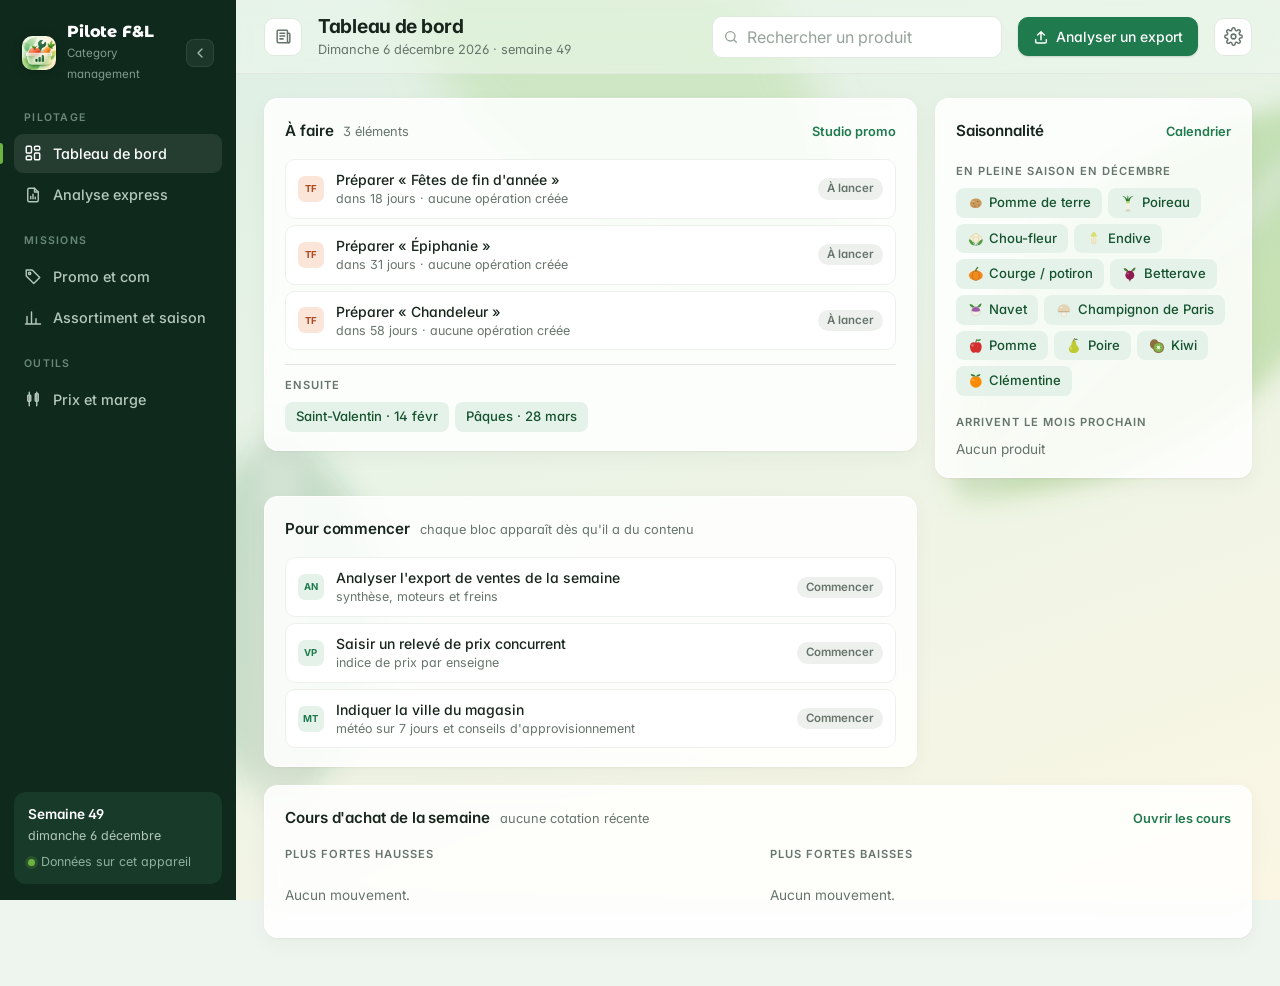
==== android/assets/index.html @ 456beba5 "Version 3.23 : illustrations produits, widget et notifications Android, saisons sur un écran - 37 de" ====
<!doctype html>
<html lang="fr">
<head>
<meta charset="utf-8">
<meta name="viewport" content="width=device-width,initial-scale=1,viewport-fit=cover">
<style>body{margin:0}[hidden]{display:none!important}img{max-width:100%}</style>
<title>Pilote Fruits & Légumes</title>
<link rel="icon" href="[data-uri]">
<link rel="preconnect" href="https://fonts.googleapis.com">
<link rel="stylesheet" href="https://fonts.googleapis.com/css2?family=Montserrat:wght@600;700;800&family=Inter:wght@400;500;600&display=swap">
<style>
/* Layout : application à barre latérale vert profond (navigation) + zone principale (barre du haut collante, pages en grille 12 colonnes). Sur téléphone, la barre latérale devient une barre d'onglets flottante en bas. Thème clair unique. */
:root {
  --bg: #f2f5f1;
  --surface: #ffffff;
  --surface-2: #f7f9f6;
  --line: #e1e8e0;
  --line-2: #edf1ec;
  --text: #17251c;
  --ink: #14532d;
  --muted: #66756b;
  --faint: #95a39a;
  --leaf: #1f7a4d;
  --leaf-2: #196a42;
  --leaf-soft: #e5f2ea;
  --sprout: #6db33f;
  --sprout-soft: #eef7e5;
  --import: #edf0ec;
  --good: #1f7a4d;
  --warn: #b7791f;
  --warn-soft: #fcf2db;
  --bad: #e07a4d;
  --bad-ink: #ad4a1f;
  --bad-soft: #fbe5d9;
  --side: #0f2a1d;
  --side-2: #173a29;
  --side-text: #b3c8ba;
  --radius: 14px;
  --radius-sm: 10px;
  --shadow: 0 1px 2px rgba(16, 41, 29, 0.05), 0 6px 20px rgba(16, 41, 29, 0.04);
  --font-display: "Montserrat", "Segoe UI", system-ui, sans-serif;
  --font-body: "Inter", "Segoe UI", system-ui, sans-serif;
  --font-data: "Inter", "Segoe UI", system-ui, sans-serif;
  color-scheme: light;
}
* { box-sizing: border-box; }
html { background: #ddeee3; }
/* Fond d'origine : dégradé menthe → crème et grandes feuilles floues fixes */
body {
  color: var(--text); font-family: var(--font-body); font-size: 14px; line-height: 1.5; -webkit-font-smoothing: antialiased; font-feature-settings: "cv11", "ss01";
  min-height: 100vh;
  background-color: #eef5ee;
  background-image:
    url("data:image/svg+xml,%3Csvg xmlns='http://www.w3.org/2000/svg' viewBox='0 0 600 600'%3E%3Cdefs%3E%3Cfilter id='b' x='-20%25' y='-20%25' width='140%25' height='140%25'%3E%3CfeGaussianBlur stdDeviation='14'/%3E%3C/filter%3E%3C/defs%3E%3Cg filter='url(%23b)'%3E%3Cpath d='M70 530C40 290 210 100 540 60C560 330 370 520 70 530Z' fill='%236DB33F' fill-opacity='0.30'/%3E%3Cpath d='M90 510L520 80' stroke='%23ffffff' stroke-opacity='0.55' stroke-width='7' fill='none'/%3E%3C/g%3E%3C/svg%3E"),
    url("data:image/svg+xml,%3Csvg xmlns='http://www.w3.org/2000/svg' viewBox='0 0 600 600'%3E%3Cdefs%3E%3Cfilter id='b' x='-20%25' y='-20%25' width='140%25' height='140%25'%3E%3CfeGaussianBlur stdDeviation='18'/%3E%3C/filter%3E%3C/defs%3E%3Cg filter='url(%23b)'%3E%3Cpath d='M300 40C470 150 520 380 300 560C80 380 130 150 300 40Z' fill='%231F7A4D' fill-opacity='0.18'/%3E%3Cpath d='M300 70V540' stroke='%23ffffff' stroke-opacity='0.5' stroke-width='7' fill='none'/%3E%3C/g%3E%3C/svg%3E"),
    url("data:image/svg+xml,%3Csvg xmlns='http://www.w3.org/2000/svg' viewBox='0 0 600 600'%3E%3Cdefs%3E%3Cfilter id='b' x='-20%25' y='-20%25' width='140%25' height='140%25'%3E%3CfeGaussianBlur stdDeviation='22'/%3E%3C/filter%3E%3C/defs%3E%3Cg filter='url(%23b)'%3E%3Cpath d='M60 80C330 60 540 240 540 540C260 540 70 360 60 80Z' fill='%23A8D58A' fill-opacity='0.35'/%3E%3C/g%3E%3C/svg%3E"),
    linear-gradient(160deg, #ddeee3 0%, #e9f3e6 45%, #fbf6e4 100%);
  background-repeat: no-repeat;
  background-size: 520px 520px, 440px 440px, 600px 600px, 100% 100%;
  background-position: right -140px top 40px, left 60px bottom 60px, left 45% top -260px, 0 0;
  background-attachment: fixed;
}
body::before { content: ""; position: fixed; inset: 0 0 auto; height: env(safe-area-inset-top, 0px); z-index: 10; background: #ddeee3; }

/* ---------- Coquille ---------- */
.app { display: grid; grid-template-columns: 236px minmax(0, 1fr); min-height: 100vh; }
.side {
  position: sticky; top: 0; height: 100vh; z-index: 6;
  background: var(--side); color: var(--side-text);
  display: flex; flex-direction: column; gap: 4px;
  padding: 20px 14px 16px max(14px, env(safe-area-inset-left, 0px));
}
.logo { display: flex; align-items: center; gap: 11px; padding: 2px 8px 22px; }
.logo-mark {
  width: 34px; height: 34px; border-radius: 10px; flex: none;
  background: #eef5ee url("[data-uri]") center / cover no-repeat;
  box-shadow: 0 2px 8px rgba(0, 0, 0, 0.25);
}
.logo-text b { display: block; color: #ffffff; font-family: var(--font-display); font-weight: 800; font-size: 1rem; letter-spacing: -0.01em; line-height: 1.2; }
.logo-text small { color: #7f9c8b; font-size: 0.72rem; }
.side-label { font-size: 0.66rem; text-transform: uppercase; letter-spacing: 0.12em; color: #6a8877; padding: 6px 10px; font-weight: 600; }
nav.tabs { display: flex; flex-direction: column; gap: 2px; }
nav.tabs a {
  display: flex; align-items: center; gap: 11px; position: relative;
  padding: 9px 10px; border-radius: 9px; text-decoration: none;
  color: var(--side-text); font-weight: 500; font-size: 0.9rem;
}
nav.tabs a:hover { background: rgba(255, 255, 255, 0.05); color: #ffffff; }
nav.tabs a[aria-current="page"] { background: rgba(255, 255, 255, 0.09); color: #ffffff; }
nav.tabs a[aria-current="page"]::before { content: ""; position: absolute; left: -14px; top: 9px; bottom: 9px; width: 3px; border-radius: 0 3px 3px 0; background: var(--sprout); }
nav.tabs svg { width: 18px; height: 18px; flex: none; }
nav.tabs a:focus-visible { outline: 2px solid var(--sprout); outline-offset: 1px; }
.side-foot { margin-top: auto; display: grid; gap: 2px; padding: 12px 14px; border-radius: 12px; background: var(--side-2); font-size: 0.78rem; }
.side-foot b { color: #ffffff; font-weight: 600; font-size: 0.85rem; }
.side-foot .mode { display: flex; align-items: center; gap: 6px; margin-top: 6px; color: #8fb09d; }
.side-foot .mode::before { content: ""; width: 7px; height: 7px; border-radius: 50%; background: var(--sprout); box-shadow: 0 0 0 3px rgba(109, 179, 63, 0.2); }

.main { min-width: 0; display: flex; flex-direction: column; }
.topbar {
  position: sticky; top: env(safe-area-inset-top, 0px); z-index: 5;
  display: flex; align-items: center; gap: 16px;
  padding-block: 14px; padding-left: 28px; padding-right: max(28px, env(safe-area-inset-right, 0px));
  background: rgba(238, 246, 238, 0.62); -webkit-backdrop-filter: blur(14px) saturate(140%); backdrop-filter: blur(14px) saturate(140%);
  border-bottom: 1px solid var(--line);
}
.topbar .logo-mark { display: none; width: 32px; height: 32px; border-radius: 9px; box-shadow: 0 2px 6px rgba(20, 83, 45, 0.18); }
.tb-title { flex: 1; min-width: 0; }
.tb-title h1 { margin: 0; font-size: 1.2rem; font-weight: 700; letter-spacing: -0.015em; color: var(--text); line-height: 1.25; }
.tb-title span { color: var(--muted); font-size: 0.8rem; }
.tb-search { display: flex; align-items: center; gap: 8px; background: var(--surface); border: 1px solid var(--line); border-radius: var(--radius-sm); padding: 0 10px; width: 290px; max-width: 36vw; }
.tb-search:focus-within { border-color: var(--leaf); box-shadow: 0 0 0 3px rgba(31, 122, 77, 0.14); }
.tb-search svg { width: 16px; height: 16px; color: var(--faint); flex: none; }
.tb-search input { border: 0; box-shadow: none; padding: 8px 0; width: 100%; background: transparent; }
.tb-search input:focus-visible { outline: none; }
.page { display: flex; flex-direction: column; gap: 18px; padding-block: 24px 48px; padding-left: 28px; padding-right: max(28px, env(safe-area-inset-right, 0px)); max-width: 1480px; width: 100%; }

@media (max-width: 900px) {
  .app { grid-template-columns: 1fr; }
  .side {
    position: fixed; top: auto; height: auto; z-index: 20; padding: 6px;
    left: max(10px, env(safe-area-inset-left, 0px)); right: max(10px, env(safe-area-inset-right, 0px));
    bottom: calc(10px + env(safe-area-inset-bottom, 0px));
    border-radius: 18px; box-shadow: 0 12px 32px rgba(10, 30, 20, 0.32);
  }
  .logo, .side-label, .side-foot { display: none; }
  nav.tabs { flex-direction: row; }
  nav.tabs a { flex: 1; flex-direction: column; gap: 3px; padding: 7px 2px; font-size: 0.64rem; justify-content: center; text-align: center; }
  nav.tabs a[aria-current="page"]::before { display: none; }
  nav.tabs a[aria-current="page"] { background: rgba(255, 255, 255, 0.13); }
  .topbar { flex-wrap: wrap; gap: 10px 12px; padding-left: max(16px, env(safe-area-inset-left, 0px)); padding-right: max(16px, env(safe-area-inset-right, 0px)); padding-block: 10px; }
  .topbar .logo-mark { display: block; }
  .tb-search { order: 3; width: 100%; max-width: none; }
  .tb-cta .lbl { display: none; }
  .tb-cta { padding: 8px 10px; }
  .page { padding-block: 16px 120px; padding-left: max(16px, env(safe-area-inset-left, 0px)); padding-right: max(16px, env(safe-area-inset-right, 0px)); gap: 14px; }
}

/* ---------- Grilles et cartes ---------- */
.dash { display: grid; grid-template-columns: repeat(12, minmax(0, 1fr)); grid-auto-flow: row dense; gap: 18px; align-items: start; }
.span-8 { grid-column: span 8; } .span-4 { grid-column: span 4; } .span-6 { grid-column: span 6; } .span-12 { grid-column: 1 / -1; }
@media (max-width: 1180px) { .span-8, .span-4, .span-6 { grid-column: 1 / -1; } }
.panel { background: var(--surface); border: 1px solid var(--line); border-radius: var(--radius); padding: 18px 20px; box-shadow: var(--shadow); min-width: 0; }
.panel h3 { margin: 0; font-size: 0.95rem; font-weight: 600; color: var(--text); letter-spacing: -0.005em; }
.ph { display: flex; align-items: center; gap: 6px 10px; margin-bottom: 14px; flex-wrap: wrap; min-height: 28px; }
.ph .note { font-size: 0.8rem; }
.ph .push { margin-left: auto; }
.sub-h { font-size: 0.7rem; text-transform: uppercase; letter-spacing: 0.09em; color: var(--muted); font-weight: 600; margin: 18px 0 8px; }
.sub-h:first-child { margin-top: 0; }
.eyebrow { text-transform: uppercase; letter-spacing: 0.08em; font-size: 0.7rem; font-weight: 600; color: var(--muted); }
.num { font-variant-numeric: tabular-nums; }
.note { font-size: 0.85rem; color: var(--muted); }
.toolbar { display: flex; justify-content: space-between; align-items: center; gap: 12px; flex-wrap: wrap; }
.controls { display: flex; gap: 10px; flex-wrap: wrap; align-items: center; }
.row-between { display: flex; justify-content: space-between; align-items: center; gap: 10px; flex-wrap: wrap; margin-bottom: 14px; }
.row-between h3 { margin: 0; }

/* ---------- Indicateurs ---------- */
.kpis { display: grid; grid-template-columns: repeat(auto-fit, minmax(210px, 1fr)); gap: 14px; }
.kpi { position: relative; overflow: hidden; background: var(--surface); border: 1px solid var(--line); border-radius: var(--radius); padding: 16px 18px; display: grid; gap: 3px; align-content: start; box-shadow: var(--shadow); }
.kpi .eyebrow { text-transform: none; letter-spacing: 0; font-size: 0.8rem; font-weight: 500; color: var(--muted); }
.kpi .v { font-size: 1.7rem; font-weight: 700; letter-spacing: -0.025em; color: var(--text); font-variant-numeric: tabular-nums; line-height: 1.2; }
.kpi .s { font-size: 0.78rem; color: var(--muted); }
.kpi.good .v { color: var(--good); }
.kpi.bad .v { color: var(--bad-ink); }
.kpi.warn .v { color: var(--warn); }
.kpi .spark { position: absolute; right: 16px; top: 18px; }
.kpi .delta { font-size: 0.76rem; font-weight: 600; justify-self: start; padding: 1px 7px; border-radius: 6px; margin-top: 2px; }
.delta.up { color: var(--bad-ink); background: var(--bad-soft); }
.delta.down { color: var(--good); background: var(--leaf-soft); }

/* ---------- Contrôles ---------- */
button {
  font: inherit; font-weight: 500; cursor: pointer; display: inline-flex; align-items: center; justify-content: center; gap: 7px;
  border-radius: var(--radius-sm); padding: 8px 14px; border: 1px solid var(--line); background: var(--surface); color: var(--text);
  transition: background 0.12s ease, border-color 0.12s ease, box-shadow 0.12s ease;
}
button:hover { background: var(--surface-2); border-color: #cdd7cc; }
button svg { width: 16px; height: 16px; flex: none; }
button.primary { background: var(--leaf); border-color: var(--leaf); color: #ffffff; box-shadow: 0 1px 2px rgba(16, 41, 29, 0.18); }
button.primary:hover { background: var(--leaf-2); border-color: var(--leaf-2); }
button.ghost { background: transparent; border-color: transparent; color: var(--muted); }
button.ghost:hover { background: var(--surface-2); color: var(--text); }
button.link { all: unset; cursor: pointer; color: var(--leaf); font-weight: 600; font-size: 0.8rem; margin-left: auto; border-radius: 6px; }
button.link:hover { text-decoration: underline; text-underline-offset: 3px; }
button:disabled { opacity: 0.5; cursor: not-allowed; }
.icon-btn { padding: 4px 8px; font-size: 0.8rem; }
input, select, textarea { font: inherit; color: var(--text); background: var(--surface); border: 1px solid var(--line); border-radius: var(--radius-sm); padding: 8px 11px; min-width: 0; }
input:hover, select:hover, textarea:hover { border-color: #cdd7cc; }
input::placeholder, textarea::placeholder { color: var(--faint); }
:focus-visible { outline: 2px solid rgba(31, 122, 77, 0.5); outline-offset: 1px; }
input:focus-visible, select:focus-visible, textarea:focus-visible { outline: none; border-color: var(--leaf); box-shadow: 0 0 0 3px rgba(31, 122, 77, 0.14); }
textarea { width: 100%; min-height: 110px; font-size: 0.82rem; }
.seg { display: inline-flex; background: var(--surface-2); border: 1px solid var(--line); border-radius: var(--radius-sm); padding: 3px; gap: 2px; }
.seg button { border: 0; background: transparent; padding: 5px 12px; border-radius: 7px; color: var(--muted); font-size: 0.84rem; box-shadow: none; }
.seg button:hover { color: var(--text); background: transparent; }
.seg button[aria-pressed="true"] { background: var(--surface); color: var(--text); box-shadow: 0 1px 2px rgba(16, 41, 29, 0.14), 0 0 0 1px var(--line); }
.input-suffix { display: inline-flex; align-items: center; border: 1px solid var(--line); border-radius: var(--radius-sm); background: var(--surface); padding-right: 10px; }
.input-suffix input { border: 0; box-shadow: none; width: 64px; }
.input-suffix span { color: var(--muted); font-size: 0.85rem; }
.input-suffix:focus-within { border-color: var(--leaf); box-shadow: 0 0 0 3px rgba(31, 122, 77, 0.14); }
.input-suffix input:focus-visible { box-shadow: none; }
.field { display: grid; gap: 5px; }
.field label { font-size: 0.8rem; font-weight: 600; color: var(--text); }
.field .hint { font-size: 0.76rem; color: var(--muted); }
.form-stack { display: grid; gap: 14px; }
.grid2 { display: grid; grid-template-columns: 1fr 1fr; gap: 12px; }

/* ---------- Pastilles, étiquettes ---------- */
.chips { display: flex; flex-wrap: wrap; gap: 6px; }
.chip { font-size: 0.82rem; font-weight: 500; padding: 4px 10px; border-radius: 8px; background: var(--leaf-soft); color: var(--ink); border: 1px solid transparent; }
.chip.soft { background: var(--sprout-soft); color: #3d6d19; }
.chip.out { background: var(--bad-soft); color: var(--bad-ink); }
button.chip { gap: 5px; box-shadow: none; }
button.chip:hover { border-color: rgba(31, 122, 77, 0.28); background: var(--leaf-soft); }
button.chip.soft:hover { background: var(--sprout-soft); }
button.chip.out:hover { background: var(--bad-soft); border-color: rgba(173, 74, 31, 0.25); }
.status { display: inline-flex; align-items: center; gap: 6px; font-size: 0.74rem; font-weight: 600; padding: 2px 9px 2px 8px; border-radius: 999px; white-space: nowrap; }
.status::before { content: ""; width: 6px; height: 6px; border-radius: 50%; background: currentColor; }
.status.ok { background: var(--leaf-soft); color: var(--good); }
.status.warn { background: var(--warn-soft); color: #8a5a0f; }
.status.bad { background: var(--bad-soft); color: var(--bad-ink); }
.tag { font-size: 0.68rem; font-weight: 600; padding: 1px 7px; border-radius: 5px; background: var(--import); color: var(--muted); margin-left: 8px; text-transform: uppercase; letter-spacing: 0.04em; }
.banner { padding: 10px 14px; border-radius: var(--radius-sm); background: var(--warn-soft); color: #6d4a0c; font-size: 0.86rem; border: 1px solid rgba(183, 121, 31, 0.2); }
.empty { padding: 28px 12px; text-align: center; color: var(--muted); }
.legend { display: flex; gap: 14px; flex-wrap: wrap; font-size: 0.8rem; color: var(--muted); }
.legend i { display: inline-block; width: 12px; height: 12px; border-radius: 3px; vertical-align: -1px; margin-right: 6px; }

/* ---------- Icônes produit ---------- */
.pico { display: inline-grid; place-items: center; width: 32px; height: 32px; border-radius: 9px; background: var(--surface-2); border: 1px solid var(--line); font-size: 17px; line-height: 1; flex: none; }
.pico.txt { font-weight: 700; font-size: 0.7rem; color: var(--leaf); background: var(--leaf-soft); border-color: transparent; letter-spacing: 0.02em; }
.pico.txt.fruit { color: var(--bad-ink); background: var(--bad-soft); }
.pico.sm { width: 26px; height: 26px; border-radius: 7px; font-size: 14px; }
.pico.sm.txt { font-size: 0.6rem; }
.pico.lg { width: 56px; height: 56px; border-radius: 14px; font-size: 30px; }
.pico.lg.txt { font-size: 1rem; }
.pico .pi { width: 84%; height: 84%; display: block; }
.chip .ci, .mk-hit .ci { width: 1.35em; height: 1.35em; vertical-align: -0.35em; flex: none; }
.prod-btn { all: unset; cursor: pointer; display: inline-flex; align-items: center; gap: 10px; font-weight: 600; color: var(--text); border-radius: 8px; }
.prod-btn:hover { color: var(--leaf); }
.prod-btn:focus-visible { outline: 2px solid rgba(31, 122, 77, 0.5); }

/* ---------- Tableaux ---------- */
.scroll { overflow-x: auto; }
table { border-collapse: collapse; width: 100%; }
table.data { font-size: 0.86rem; }
table.data th { text-align: left; font-size: 0.7rem; text-transform: uppercase; letter-spacing: 0.06em; color: var(--muted); font-weight: 600; padding: 9px 12px; background: var(--surface-2); border-bottom: 1px solid var(--line); white-space: nowrap; }
table.data th:first-child { border-radius: 8px 0 0 0; }
table.data th:last-child { border-radius: 0 8px 0 0; }
table.data td { padding: 9px 12px; border-bottom: 1px solid var(--line-2); vertical-align: middle; }
table.data tbody tr:last-child td { border-bottom: 0; }
table.data tbody tr:hover td { background: #fafcf9; }
table.data td.r, table.data th.r { text-align: right; }
.rate-bar { display: inline-block; height: 6px; border-radius: 3px; vertical-align: middle; margin-right: 10px; }
table.season { min-width: 780px; }
table.season th, table.season td { padding: 0; }
table.season thead th { font-size: 0.7rem; font-weight: 600; color: var(--muted); text-transform: uppercase; letter-spacing: 0.05em; padding: 6px 2px 8px; text-align: center; }
table.season thead th.now { color: var(--leaf); }
table.season tbody th { text-align: left; font-weight: 500; padding: 4px 14px 4px 0; white-space: nowrap; }
table.season tbody tr:hover th .prod-btn { color: var(--leaf); }
table.season td { padding: 2px; }
table.season td div { height: 22px; border-radius: 5px; }
td.now div { box-shadow: 0 0 0 2px var(--surface), 0 0 0 3.5px var(--leaf); }
.m2 { background: var(--leaf); }
.m1 { background: #a9d48b; }
.m0 { background: var(--import); }
table.season td.origin { font-size: 0.78rem; color: var(--muted); padding-left: 14px; white-space: nowrap; }

/* ---------- Barres ---------- */
.bars { display: grid; gap: 9px; }
.bar-row { display: grid; grid-template-columns: 120px 1fr 64px; gap: 10px; align-items: center; font-size: 0.84rem; }
.bar-row > span:first-child { white-space: nowrap; overflow: hidden; text-overflow: ellipsis; }
.bar-row .track { height: 8px; background: var(--line-2); border-radius: 4px; overflow: hidden; }
.bar-row .fill { height: 100%; background: var(--leaf); border-radius: 4px; }
.bar-row .num { text-align: right; font-weight: 600; }
.waterfall { display: grid; gap: 10px; }
.wf-row { display: grid; grid-template-columns: 150px 1fr 90px; gap: 12px; align-items: center; font-size: 0.86rem; }
.wf-track { height: 22px; background: var(--surface-2); border-radius: 6px; position: relative; overflow: hidden; border: 1px solid var(--line-2); }
.wf-bar { position: absolute; top: 0; bottom: 0; border-radius: 5px; }
.wf-row .num { text-align: right; font-weight: 600; }
@media (max-width: 520px) { .wf-row { grid-template-columns: 104px 1fr 72px; font-size: 0.8rem; } .bar-row { grid-template-columns: 96px 1fr 56px; } }

/* ---------- Listes ---------- */
.list { display: grid; gap: 6px; }
.list-row {
  display: flex; align-items: center; gap: 12px; width: 100%; text-align: left; box-shadow: none;
  padding: 9px 12px; border-radius: var(--radius-sm); border: 1px solid var(--line-2); background: var(--surface); color: var(--text); font-weight: 500;
}
.list-row:hover { background: var(--surface-2); border-color: var(--line); }
.list-row .grow { flex: 1; min-width: 0; display: grid; }
.list-row .grow small { color: var(--muted); font-weight: 400; font-size: 0.78rem; }
.movers { display: grid; grid-template-columns: 1fr 1fr; gap: 6px 24px; }
@media (max-width: 640px) { .movers { grid-template-columns: 1fr; } }
.mv-col { display: grid; align-content: start; }
.mv-row { all: unset; cursor: pointer; display: flex; align-items: center; gap: 10px; padding: 8px 4px; border-bottom: 1px solid var(--line-2); }
.mv-row:last-child { border-bottom: 0; }
.mv-row:hover .mv-n { color: var(--leaf); }
.mv-row:focus-visible { outline: 2px solid rgba(31, 122, 77, 0.5); border-radius: 6px; }
.mv-n { flex: 1; min-width: 0; font-weight: 600; white-space: nowrap; overflow: hidden; text-overflow: ellipsis; }
.mv-p { font-variant-numeric: tabular-nums; color: var(--muted); font-size: 0.84rem; }
.chg { font-variant-numeric: tabular-nums; font-weight: 600; font-size: 0.78rem; padding: 2px 7px; border-radius: 6px; min-width: 62px; text-align: right; }
.chg.up { background: #e2f4e9; color: #177548; }
.chg.dn { background: var(--bad-soft); color: var(--bad-ink); }

/* ---------- Saisonnalité ---------- */
.now-grid { display: grid; grid-template-columns: repeat(auto-fit, minmax(260px, 1fr)); gap: 14px; }
.now-grid .panel h3 { margin: 4px 0 12px; }

/* ---------- Marge ---------- */
.marge-grid { display: grid; grid-template-columns: minmax(0, 340px) minmax(0, 1fr); gap: 18px; align-items: start; }
@media (max-width: 860px) { .marge-grid { grid-template-columns: 1fr; } }

/* ---------- Météo ---------- */
.wx-stack { display: grid; gap: 12px; }
.wx-form { display: flex; gap: 8px; flex-wrap: wrap; }
.wx-form input { flex: 1 1 140px; }
.wx-days { display: grid; grid-template-columns: repeat(7, minmax(0, 1fr)); gap: 4px; }
.wx-day { display: grid; justify-items: center; gap: 1px; padding: 8px 0; border-radius: 10px; background: var(--surface-2); font-size: 0.7rem; color: var(--muted); }
.wx-day .ico { font-size: 18px; line-height: 1.3; }
.wx-day b { color: var(--text); font-size: 0.84rem; font-weight: 600; }
.advice { border-radius: var(--radius-sm); padding: 12px 14px; background: var(--leaf-soft); display: grid; gap: 8px; }
.advice.hot { background: var(--bad-soft); }
.advice.cold { background: #e7f0f8; }
.advice.rain { background: #eaeff3; }
.advice h4 { margin: 0; font-size: 0.9rem; font-weight: 600; color: var(--text); }
.advice p { margin: 0; font-size: 0.84rem; color: #3d4b42; }
.advice .chip { background: rgba(255, 255, 255, 0.75); }

/* ---------- Fenêtres : fiche produit et panneau de saisie ---------- */
.overlay {
  position: fixed; inset: 0; z-index: 40; display: flex; align-items: center; justify-content: center;
  background: rgba(15, 42, 29, 0.32); -webkit-backdrop-filter: blur(2px); backdrop-filter: blur(2px);
  padding: max(16px, env(safe-area-inset-top, 0px)) max(16px, env(safe-area-inset-right, 0px)) max(16px, env(safe-area-inset-bottom, 0px)) max(16px, env(safe-area-inset-left, 0px));
}
.overlay.right { justify-content: flex-end; align-items: stretch; padding: 0; }
body.modal-open { overflow: hidden; }
.sheet { width: min(760px, 100%); max-height: 100%; overflow: auto; display: grid; gap: 20px; padding: 24px; background: var(--surface); border-radius: 18px; box-shadow: 0 30px 80px rgba(15, 42, 29, 0.3); }
.sheet-head { display: flex; gap: 14px; align-items: center; padding-bottom: 16px; border-bottom: 1px solid var(--line); }
.sheet-head .grow { flex: 1; min-width: 0; }
.sheet-head h2 { margin: 0; font-weight: 700; color: var(--text); font-size: 1.4rem; letter-spacing: -0.02em; }
.sheet section { display: grid; gap: 10px; }
.sheet h3 { margin: 0; font-size: 0.9rem; font-weight: 600; color: var(--text); }
.months { display: grid; grid-template-columns: repeat(12, minmax(0, 1fr)); gap: 4px; }
.months div { display: grid; gap: 4px; justify-items: center; font-size: 0.64rem; color: var(--muted); }
.months i { display: block; width: 100%; height: 16px; border-radius: 4px; }
.months .now i { box-shadow: 0 0 0 2px var(--surface), 0 0 0 3.5px var(--leaf); }
.months .now { color: var(--leaf); font-weight: 700; }
.mini-kpis { display: grid; grid-template-columns: repeat(auto-fit, minmax(130px, 1fr)); gap: 10px; }
.mini-kpis div { background: var(--surface-2); border: 1px solid var(--line-2); border-radius: var(--radius-sm); padding: 10px 12px; display: grid; gap: 1px; }
.mini-kpis b { color: var(--text); font-size: 1.05rem; font-weight: 700; font-variant-numeric: tabular-nums; }
.mini-kpis span { font-size: 0.74rem; color: var(--muted); }
.actions { display: flex; gap: 8px; flex-wrap: wrap; }
.drawer {
  width: min(440px, 100%); height: 100%; background: var(--surface); display: flex; flex-direction: column;
  box-shadow: -24px 0 60px rgba(15, 42, 29, 0.22);
  padding-top: env(safe-area-inset-top, 0px); padding-bottom: env(safe-area-inset-bottom, 0px); padding-right: env(safe-area-inset-right, 0px);
}
.drawer form { display: flex; flex-direction: column; height: 100%; min-height: 0; }
.dr-head { display: flex; align-items: center; gap: 10px; padding: 18px 22px; border-bottom: 1px solid var(--line); }
.dr-head h3 { margin: 0; font-size: 1.05rem; font-weight: 700; flex: 1; letter-spacing: -0.01em; }
.dr-body { flex: 1; overflow: auto; padding: 20px 22px; display: grid; gap: 14px; align-content: start; }
.dr-foot { padding: 14px 22px; border-top: 1px solid var(--line); display: flex; gap: 8px; align-items: center; flex-wrap: wrap; }
.dr-foot .note { flex: 1 1 100%; margin: 0; }
.dr-foot .grow { flex: 1; }
.edit-flag { font-size: 0.72rem; font-weight: 600; color: var(--bad-ink); background: var(--bad-soft); padding: 2px 9px; border-radius: 999px; }
@media (prefers-reduced-motion: no-preference) {
  .drawer { animation: drawer-in 0.22s ease; }
  .sheet { animation: sheet-in 0.18s ease; }
  @keyframes drawer-in { from { transform: translateX(28px); } to { transform: none; } }
  @keyframes sheet-in { from { transform: translateY(8px) scale(0.99); } to { transform: none; } }
  .fill, .wf-bar, .rate-bar { transition: width 0.35s ease, left 0.35s ease; }
}

/* Téléphone : libellés courts et indicateurs sur deux colonnes */
nav.tabs .short { display: none; }
@media (max-width: 900px) {
  nav.tabs .full { display: none; }
  nav.tabs .short { display: inline; }
}
@media (max-width: 640px) {
  .kpis { grid-template-columns: 1fr 1fr; gap: 10px; }
  .kpi { padding: 12px 14px; }
  .kpi .v { font-size: 1.3rem; }
  .kpi .spark { display: none; }
  .kpi .s { font-size: 0.72rem; }
}

/* Cartes légèrement translucides pour laisser deviner le fond */
.panel, .kpi { background: rgba(255, 255, 255, 0.86); -webkit-backdrop-filter: blur(10px) saturate(130%); backdrop-filter: blur(10px) saturate(130%); border-color: rgba(255, 255, 255, 0.9); }
@supports not ((backdrop-filter: blur(1px)) or (-webkit-backdrop-filter: blur(1px))) { .panel, .kpi, .topbar { background: rgba(255, 255, 255, 0.96); } }

/* ---------- Analyse express ---------- */
.an-stack { display: grid; gap: 18px; min-width: 0; }
.privacy { display: inline-flex; gap: 7px; align-items: center; font-size: 0.78rem; color: var(--muted); }
.privacy svg { width: 15px; height: 15px; color: var(--leaf); flex: none; }
.dropzone { border: 2px dashed #b4cfbd; border-radius: var(--radius); background: rgba(255, 255, 255, 0.78); -webkit-backdrop-filter: blur(10px); backdrop-filter: blur(10px); padding: 40px 20px; display: grid; justify-items: center; gap: 12px; text-align: center; transition: border-color 0.15s ease, background 0.15s ease; }
.dropzone.over { border-color: var(--leaf); background: var(--leaf-soft); }
.dropzone h3 { margin: 0; font-size: 1.15rem; font-weight: 700; letter-spacing: -0.01em; }
.dropzone .dz-text { max-width: 60ch; margin: 0; }
.dz-icon { width: 54px; height: 54px; border-radius: 15px; background: var(--leaf-soft); display: grid; place-items: center; color: var(--leaf); }
.dz-icon svg { width: 26px; height: 26px; }
.paste-box { width: 100%; max-width: 680px; display: grid; gap: 8px; }
.file-bar { display: flex; align-items: center; gap: 10px; flex-wrap: wrap; }
.file-bar .push { margin-left: auto; }
.file-pill { display: inline-flex; align-items: center; gap: 8px; background: var(--surface); border: 1px solid var(--line); border-radius: 999px; padding: 5px 13px; font-size: 0.82rem; font-weight: 600; max-width: 100%; overflow: hidden; text-overflow: ellipsis; white-space: nowrap; }
.file-pill::before { content: ""; width: 8px; height: 8px; border-radius: 50%; background: var(--sprout); flex: none; }
details.map { padding: 14px 20px; }
details.map summary { cursor: pointer; font-weight: 600; font-size: 0.9rem; }
details.map summary .note { font-weight: 400; margin-left: 6px; }
.map-grid { display: grid; grid-template-columns: repeat(auto-fit, minmax(190px, 1fr)); gap: 12px; margin-top: 14px; }
.synth { display: grid; gap: 10px; font-size: 0.92rem; line-height: 1.65; color: #263a2e; }
.synth p { margin: 0; }
.synth .lead { font-size: 1rem; font-weight: 600; color: var(--text); line-height: 1.5; }
.synth h4 { margin: 6px 0 0; font-size: 0.72rem; text-transform: uppercase; letter-spacing: 0.09em; color: var(--muted); }
.synth ul { margin: 0; padding-left: 18px; display: grid; gap: 6px; }
.synth b { color: var(--text); font-weight: 600; }
.pos { color: #177548; font-weight: 600; }
.neg { color: var(--bad-ink); font-weight: 600; }
.div-rows { display: grid; gap: 7px; }
.div-row { display: grid; grid-template-columns: minmax(0, 200px) 1fr 1fr 92px; align-items: center; font-size: 0.84rem; }
.div-row .lab { display: flex; align-items: center; gap: 8px; min-width: 0; padding-right: 10px; }
.div-row .lab span { white-space: nowrap; overflow: hidden; text-overflow: ellipsis; }
.div-row .nh, .div-row .ph2 { height: 16px; display: flex; }
.div-row .nh { justify-content: flex-end; border-right: 1px solid var(--line); }
.div-row .b { height: 100%; }
.div-row .nh .b { background: var(--bad); border-radius: 4px 0 0 4px; }
.div-row .ph2 .b { background: var(--leaf); border-radius: 0 4px 4px 0; }
.div-row .val { text-align: right; font-weight: 600; font-variant-numeric: tabular-nums; }
@media (max-width: 560px) { .div-row { grid-template-columns: 110px 1fr 1fr 70px; font-size: 0.78rem; } }
th.sortable { cursor: pointer; user-select: none; }
th.sortable:hover { color: var(--text); }
th.sorted { color: var(--leaf); }
.season-pill { font-size: 0.7rem; font-weight: 600; padding: 1px 8px; border-radius: 999px; white-space: nowrap; }
.season-pill.s2 { background: var(--leaf-soft); color: var(--leaf); }
.season-pill.s1 { background: var(--sprout-soft); color: #3d6d19; }
.season-pill.s0 { background: var(--import); color: var(--muted); }
.op-grid { display: grid; grid-template-columns: minmax(0, 400px) minmax(0, 1fr); gap: 18px; align-items: start; }
@media (max-width: 960px) { .op-grid { grid-template-columns: 1fr; } }
.verdict { border-radius: var(--radius-sm); padding: 14px 16px; display: grid; gap: 6px; }
.verdict.good { background: var(--leaf-soft); }
.verdict.bad { background: var(--bad-soft); }
.verdict.warn { background: var(--warn-soft); }
.verdict h4 { margin: 0; font-size: 1rem; font-weight: 700; color: var(--text); }
.verdict p { margin: 0; font-size: 0.9rem; color: #2f3f35; line-height: 1.55; }
.pv-list { display: grid; gap: 12px; }
.pv-item { display: grid; gap: 4px; }
.pv-item .top { display: flex; justify-content: space-between; font-size: 0.86rem; }
.pv-item .top b { font-variant-numeric: tabular-nums; }
.pv-item .track { height: 8px; background: var(--line-2); border-radius: 4px; overflow: hidden; }
.pv-item .fill { height: 100%; border-radius: 4px; }
#an-kpis { grid-template-columns: repeat(auto-fit, minmax(170px, 1fr)); }
@media (max-width: 640px) { #an-kpis { grid-template-columns: 1fr 1fr; } }

/* ---------- Studio promo ---------- */
.promo-grid { display: grid; grid-template-columns: 320px minmax(0, 1fr); gap: 18px; align-items: start; }
@media (max-width: 1040px) { .promo-grid { grid-template-columns: 1fr; } }
.op-list { display: grid; gap: 8px; }
.op-card { all: unset; box-sizing: border-box; cursor: pointer; display: grid; gap: 7px; padding: 12px 14px; border-radius: 12px; background: var(--surface); border: 1px solid var(--line); }
.op-card:hover { border-color: #c5d2c4; }
.op-card[aria-current="true"] { border-color: var(--leaf); box-shadow: 0 0 0 3px rgba(31, 122, 77, 0.12); }
.op-card:focus-visible { outline: 2px solid rgba(31, 122, 77, 0.5); }
.op-card .t { font-weight: 600; display: flex; justify-content: space-between; gap: 8px; align-items: baseline; }
.op-card .meta { display: flex; justify-content: space-between; gap: 8px; font-size: 0.76rem; color: var(--muted); }
.progress { height: 6px; background: var(--line-2); border-radius: 3px; overflow: hidden; }
.progress i { display: block; height: 100%; background: var(--leaf); border-radius: 3px; }
.op-head { display: flex; gap: 12px; align-items: flex-start; flex-wrap: wrap; }
.op-head .grow { flex: 1; min-width: 0; }
.op-head h2 { margin: 0; font-size: 1.3rem; font-weight: 700; letter-spacing: -0.015em; }
.op-head .note { margin-top: 2px; }
.cd { text-align: center; padding: 8px 14px; border-radius: 12px; background: var(--leaf-soft); }
.cd b { display: block; font-size: 1.3rem; font-weight: 700; color: var(--leaf); font-variant-numeric: tabular-nums; line-height: 1.2; }
.cd span { font-size: 0.72rem; color: var(--muted); }
.timeline { display: grid; }
.tl-row { display: grid; grid-template-columns: 26px 150px minmax(0, 1fr) auto; gap: 12px; align-items: center; padding: 10px 6px; border-bottom: 1px solid var(--line-2); }
.tl-row:last-child { border-bottom: 0; }
.tl-row input[type="checkbox"] { width: 18px; height: 18px; accent-color: var(--leaf); margin: 0; cursor: pointer; }
.tl-date { font-size: 0.78rem; color: var(--muted); font-variant-numeric: tabular-nums; }
.tl-date b { display: block; color: var(--text); font-size: 0.86rem; font-weight: 600; }
.tl-title { font-weight: 500; min-width: 0; }
.tl-title small { display: block; color: var(--muted); font-weight: 400; font-size: 0.78rem; }
.tl-who { display: inline-block; font-size: 0.7rem; font-weight: 600; color: var(--leaf); background: var(--leaf-soft); padding: 1px 7px; border-radius: 5px; margin-left: 6px; vertical-align: 1px; }
.tl-row.done .tl-title { color: var(--muted); text-decoration: line-through; text-decoration-color: rgba(102, 117, 107, 0.5); }
.tl-row.milestone { background: var(--leaf-soft); border-radius: 10px; border-bottom-color: transparent; margin: 4px 0; }
.st { font-size: 0.72rem; font-weight: 600; padding: 2px 9px; border-radius: 999px; white-space: nowrap; }
.st.late { background: var(--bad-soft); color: var(--bad-ink); }
.st.week { background: var(--warn-soft); color: #8a5a0f; }
.st.done { background: var(--leaf-soft); color: var(--leaf); }
.st.todo { background: var(--import); color: var(--muted); }
@media (max-width: 620px) {
  .tl-row { grid-template-columns: 24px minmax(0, 1fr) auto; row-gap: 4px; }
  .tl-row input[type="checkbox"] { grid-row: 1 / 3; }
  .tl-date { grid-column: 2; grid-row: 1; }
  .tl-row .st { grid-column: 3; grid-row: 1; }
  .tl-title { grid-column: 2 / 4; grid-row: 2; }
}
.ev-row { display: flex; gap: 12px; align-items: center; padding: 10px 0; border-bottom: 1px solid var(--line-2); }
.ev-row:last-child { border-bottom: 0; }
.ev-date { flex: none; width: 52px; text-align: center; border-radius: 10px; background: var(--leaf-soft); padding: 5px 0; font-weight: 700; color: var(--leaf); line-height: 1.15; }
.ev-date small { display: block; font-size: 0.62rem; text-transform: uppercase; letter-spacing: 0.06em; font-weight: 600; }
.ev-body { flex: 1; min-width: 0; display: grid; gap: 2px; }
.ev-body b { font-weight: 600; }
.ev-body span { font-size: 0.76rem; color: var(--muted); }
.ev-row button { padding: 5px 10px; font-size: 0.8rem; }
.kit { background: var(--surface); border: 1px dashed #c5d2c4; border-radius: 12px; padding: 16px 18px; font-size: 0.86rem; white-space: pre-wrap; line-height: 1.6; color: #24352b; }
table.data input { padding: 5px 8px; font-size: 0.84rem; width: 100%; min-width: 64px; }
table.data td.tight { padding: 6px 6px; }
.empty-state { display: grid; justify-items: center; text-align: center; gap: 10px; padding: 36px 20px; }
.empty-state h3 { font-size: 1.1rem; }
.empty-state p { max-width: 52ch; margin: 0; }
@media (max-width: 900px) {
  nav.tabs a { font-size: 0.58rem; padding: 7px 0; }
  nav.tabs svg { width: 17px; height: 17px; }
}

/* ---------- Atelier com ---------- */
.com-grid { display: grid; grid-template-columns: minmax(0, 420px) minmax(0, 1fr); gap: 18px; align-items: start; }
@media (max-width: 1000px) { .com-grid { grid-template-columns: 1fr; } }
.ml-sec { display: grid; gap: 6px; padding-top: 12px; border-top: 1px solid var(--line-2); }
.ml-sec .top { display: flex; align-items: center; gap: 8px; }
.ml-sec .top label { font-weight: 600; font-size: 0.84rem; flex: 1; }
.ml-sec .top input[type="checkbox"] { width: 17px; height: 17px; accent-color: var(--leaf); margin: 0; }
.ml-sec textarea { min-height: 86px; font-size: 0.84rem; line-height: 1.5; }
.ml-sec.off textarea { opacity: 0.5; }
.mail-preview { background: var(--surface); border: 1px solid var(--line); border-radius: 12px; overflow: hidden; }
.mail-preview .mh { padding: 14px 20px; border-bottom: 1px solid var(--line); background: var(--surface-2); display: grid; gap: 2px; font-size: 0.84rem; }
.mail-preview .mh b { font-size: 1rem; }
.mail-preview .mb { padding: 20px 24px; display: grid; gap: 16px; font-size: 0.9rem; line-height: 1.6; color: #24352b; }
.mail-preview .mb h4 { margin: 0 0 4px; font-size: 0.78rem; text-transform: uppercase; letter-spacing: 0.08em; color: var(--leaf); }
.mail-preview .mb p { margin: 0; white-space: pre-wrap; }
.poster-wrap { background: repeating-conic-gradient(#eef2ec 0% 25%, #f7f9f6 0% 50%) 0 0 / 20px 20px; border-radius: 12px; padding: 18px; display: grid; place-items: center; }
.poster-wrap canvas { max-width: 100%; max-height: 72vh; height: auto; width: auto; border-radius: 6px; box-shadow: 0 10px 30px rgba(16, 41, 29, 0.22); }
@media (max-width: 900px) {
  nav.tabs { overflow-x: auto; scrollbar-width: none; }
  nav.tabs::-webkit-scrollbar { display: none; }
  nav.tabs a { flex: 1 0 52px; }
}

/* ---------- Atelier assortiment ---------- */
.mx-grid { display: grid; grid-template-columns: minmax(0, 1.25fr) minmax(0, 1fr); gap: 18px; align-items: start; }
@media (max-width: 1100px) { .mx-grid { grid-template-columns: 1fr; } }
.mx-svg { width: 100%; height: auto; display: block; }
.mx-svg .dot { cursor: pointer; }
.mx-svg .dot:hover circle, .mx-svg .dot:focus circle { stroke: var(--text); stroke-width: 2; }
.mx-svg .dot:focus { outline: none; }
.quads { display: grid; grid-template-columns: 1fr 1fr; gap: 10px; }
.quad { all: unset; box-sizing: border-box; cursor: pointer; border-radius: 12px; padding: 12px 14px; display: grid; gap: 3px; border: 1px solid transparent; }
.quad b { font-size: 0.9rem; }
.quad span { font-size: 0.76rem; color: #3d4b42; line-height: 1.4; }
.quad .n { font-size: 1.4rem; font-weight: 700; font-variant-numeric: tabular-nums; }
.quad[aria-pressed="true"] { border-color: currentColor; box-shadow: 0 0 0 2px currentColor inset; }
.quad:focus-visible { outline: 2px solid rgba(31, 122, 77, 0.5); }
.q-pilier { background: #e2f2e8; color: #1f7a4d; }
.q-trafic { background: #fcf0d9; color: #996312; }
.q-pepite { background: #e6eef9; color: #2f5f9e; }
.q-question { background: #fbe5d9; color: #ad4a1f; }
.q-pilier b, .q-trafic b, .q-pepite b, .q-question b { color: inherit; }
.abc { display: inline-grid; place-items: center; width: 22px; height: 22px; border-radius: 6px; font-size: 0.72rem; font-weight: 800; }
.abc.A { background: var(--leaf); color: #fff; }
.abc.B { background: #a9d48b; color: #1d3b12; }
.abc.C { background: var(--import); color: var(--muted); }
.act { font-size: 0.72rem; font-weight: 700; padding: 2px 9px; border-radius: 999px; white-space: nowrap; }
.ck-list { display: grid; grid-template-columns: 1fr 1fr; gap: 6px 14px; }
.ck-list label { display: flex; gap: 8px; align-items: center; font-size: 0.86rem; cursor: pointer; }
.ck-list input { width: 16px; height: 16px; accent-color: var(--leaf); margin: 0; }
.idx-good { color: #177548; font-weight: 600; }
.idx-bad { color: var(--bad-ink); font-weight: 600; }
.cmp-cell { white-space: nowrap; font-variant-numeric: tabular-nums; }
.cmp-cell small { display: block; font-size: 0.72rem; font-weight: 600; }
.promo-flag { font-size: 0.64rem; font-weight: 700; color: var(--bad-ink); background: var(--bad-soft); padding: 0 5px; border-radius: 4px; margin-left: 4px; vertical-align: 1px; }
.add-form { display: grid; grid-template-columns: repeat(auto-fit, minmax(150px, 1fr)); gap: 12px; align-items: end; }
.ck-inline { display: flex !important; gap: 8px; align-items: center; font-weight: 500 !important; margin-bottom: 4px; cursor: pointer; }
.ck-inline input { width: 16px; height: 16px; accent-color: var(--leaf); margin: 0; }

/* ---------- Écran d'ouverture (3 s, puis fondu) ---------- */
.splash {
  position: fixed; inset: 0; z-index: 100; display: grid; place-items: center; cursor: pointer;
  background: radial-gradient(120% 90% at 50% 35%, #ffffff 0%, #eef6ee 35%, #ddeee3 70%, #cfe6d6 100%);
  padding: env(safe-area-inset-top, 0px) env(safe-area-inset-right, 0px) env(safe-area-inset-bottom, 0px) env(safe-area-inset-left, 0px);
  animation: splash-out 0.55s ease 3s forwards;
}
.splash.gone { animation: splash-out 0.4s ease forwards; }
.splash-in { display: grid; justify-items: center; gap: 14px; text-align: center; padding: 24px; }
.splash-logo {
  width: 148px; height: 148px; border-radius: 36px; overflow: hidden;
  background: #eef5ee url("[data-uri]") center / cover no-repeat;
  box-shadow: 0 24px 54px rgba(20, 83, 45, 0.28), 0 0 0 1px rgba(255, 255, 255, 0.6);
  animation: splash-pop 0.7s cubic-bezier(0.2, 0.9, 0.3, 1.25) both;
}
.splash-name { font-family: var(--font-display); font-weight: 800; font-size: 2.1rem; letter-spacing: -0.02em; color: #14532d; margin-top: 8px; animation: splash-up 0.6s ease 0.35s both; }
.splash-tag { font-size: 0.9rem; color: #4d6656; animation: splash-up 0.6s ease 0.5s both; }
.splash-bar { width: 150px; height: 4px; border-radius: 2px; background: rgba(20, 83, 45, 0.12); overflow: hidden; margin-top: 18px; animation: splash-up 0.6s ease 0.6s both; }
.splash-bar i { display: block; height: 100%; width: 100%; background: #6db33f; border-radius: 2px; transform-origin: left; animation: splash-load 2.6s ease-in-out 0.4s both; }
@keyframes splash-out { to { opacity: 0; visibility: hidden; pointer-events: none; } }
@keyframes splash-pop { from { transform: scale(0.82) rotate(-8deg); } to { transform: none; } }
@keyframes splash-leaf { from { transform: rotate(-25deg) scale(0.8); } to { transform: none; } }
@keyframes splash-up { from { transform: translateY(10px); } to { transform: none; } }
@keyframes splash-load { from { transform: scaleX(0); } to { transform: scaleX(1); } }
@media (prefers-reduced-motion: reduce) {
  .splash-logo, .splash-logo svg, .splash-name, .splash-tag, .splash-bar, .splash-bar i { animation: none; }
}

/* ---------- Paramètres et guide ---------- */
.guide-start ol { margin: 0 0 18px; padding-left: 20px; display: grid; gap: 6px; font-size: 0.9rem; line-height: 1.55; max-width: 90ch; }
.guide { display: grid; border-top: 1px solid var(--line-2); }
.guide details { border-bottom: 1px solid var(--line-2); }
.guide summary { cursor: pointer; padding: 13px 4px; font-weight: 600; font-size: 0.92rem; list-style: none; display: flex; align-items: center; gap: 10px; }
.guide summary::-webkit-details-marker { display: none; }
.guide summary::before { content: ""; width: 8px; height: 8px; border-right: 2px solid var(--leaf); border-bottom: 2px solid var(--leaf); transform: rotate(-45deg); transition: transform 0.15s ease; flex: none; }
.guide details[open] summary::before { transform: rotate(45deg); }
.guide summary:hover { color: var(--leaf); }
.guide details p { margin: 0 0 12px 22px; font-size: 0.88rem; line-height: 1.6; color: #2f3f35; max-width: 95ch; }
.side .side-label:first-child { padding-top: 0; }
nav.tabs .side-label { margin-top: 10px; }
nav.tabs .side-label:first-child { margin-top: 0; }
@media (min-width: 901px) { nav.tabs a.nav-settings { margin-top: 14px; border-top: 1px solid rgba(255, 255, 255, 0.08); padding-top: 12px; border-radius: 0 0 9px 9px; } }

/* Paramètres : icône engrenage en haut à droite, à part des onglets */
.tb-icon {
  display: inline-grid; place-items: center; width: 38px; height: 38px; flex: none;
  border-radius: var(--radius-sm); border: 1px solid var(--line); background: var(--surface); color: var(--muted);
  transition: background 0.12s ease, color 0.12s ease, border-color 0.12s ease;
}
.tb-icon svg { width: 19px; height: 19px; transition: transform 0.4s ease; }
.tb-icon:hover { color: var(--leaf); border-color: #c5d2c4; }
.tb-icon:hover svg { transform: rotate(45deg); }
.tb-icon[aria-current="page"] { background: var(--leaf-soft); color: var(--leaf); border-color: rgba(31, 122, 77, 0.3); }
.tb-icon:focus-visible { outline: 2px solid rgba(31, 122, 77, 0.5); outline-offset: 1px; }
@media (max-width: 900px) { .tb-icon { width: 36px; height: 36px; } }
@media (prefers-reduced-motion: reduce) { .tb-icon:hover svg { transform: none; } }

/* Bandeau « nouvelle version » (appli Android) */
.upd-banner {
  position: fixed; z-index: 60; left: 50%; transform: translateX(-50%);
  top: calc(12px + env(safe-area-inset-top, 0px)); width: min(560px, calc(100% - 24px));
  display: flex; align-items: center; gap: 12px; padding: 12px 14px;
  background: var(--surface); border: 1px solid var(--line); border-radius: 16px; box-shadow: 0 18px 50px rgba(15, 42, 29, 0.22);
}
.upd-banner .grow { flex: 1; min-width: 0; display: grid; }
.upd-banner small { color: var(--muted); font-size: 0.78rem; }
.upd-logo { width: 38px; height: 38px; border-radius: 11px; flex: none; background: #eef5ee url("[data-uri]") center / cover no-repeat; }
@media (max-width: 480px) { .upd-banner { flex-wrap: wrap; } .upd-banner .grow { flex-basis: calc(100% - 50px); } }

/* Téléphone : les 8 onglets tiennent dans la barre du bas, sans défilement */
@media (max-width: 900px) {
  nav.tabs { overflow: hidden; gap: 0; }
  nav.tabs a { flex: 1 1 0; min-width: 0; padding: 7px 0 6px; gap: 3px; }
  nav.tabs svg { width: 18px; height: 18px; }
  nav.tabs .short { display: block; max-width: 100%; overflow: hidden; text-overflow: ellipsis; white-space: nowrap; font-size: 0.56rem; letter-spacing: -0.01em; }
}

/* ---------- Barre de menu ---------- */
nav.tabs a { position: relative; }
.nav-badge {
  margin-left: auto; min-width: 20px; height: 20px; padding: 0 6px; border-radius: 999px;
  background: #e07a4d; color: #ffffff; font-size: 0.7rem; font-weight: 700; display: inline-grid; place-items: center; line-height: 1;
  box-shadow: 0 0 0 2px var(--side);
}
.nav-more { display: none; }
.logo { position: relative; }
.side-toggle {
  margin-left: auto; width: 28px; height: 28px; padding: 0; border-radius: 8px; flex: none;
  background: rgba(255, 255, 255, 0.06); border: 1px solid rgba(255, 255, 255, 0.08); color: #9fbcab;
}
.side-toggle:hover { background: rgba(255, 255, 255, 0.12); color: #ffffff; border-color: rgba(255, 255, 255, 0.16); }
.side-toggle svg { width: 16px; height: 16px; transition: transform 0.2s ease; }
@media (min-width: 901px) {
  .app { transition: grid-template-columns 0.2s ease; }
  body.side-mini .app { grid-template-columns: 76px minmax(0, 1fr); }
  body.side-mini .side { padding-left: 10px; padding-right: 10px; }
  body.side-mini .logo { flex-direction: column; gap: 10px; padding: 2px 0 14px; }
  body.side-mini .logo-text, body.side-mini nav.tabs .full, body.side-mini .side-foot { display: none; }
  body.side-mini .side-toggle { margin: 0; }
  body.side-mini .side-toggle svg { transform: rotate(180deg); }
  body.side-mini .side-label { font-size: 0; height: 1px; padding: 0; margin: 10px 10px; background: rgba(255, 255, 255, 0.1); }
  body.side-mini nav.tabs a { justify-content: center; padding: 11px 0; }
  body.side-mini nav.tabs a[aria-current="page"]::before { left: -10px; }
  body.side-mini .nav-badge { position: absolute; top: 3px; right: 6px; margin: 0; min-width: 17px; height: 17px; font-size: 0.62rem; padding: 0 4px; }
}
@media (max-width: 900px) {
  .side-toggle { display: none; }
  nav.tabs a.m-more { display: none; }
  nav.tabs a { flex: 1 1 0; min-width: 0; padding: 8px 0 7px; gap: 3px; }
  .nav-more {
    display: flex; flex-direction: column; align-items: center; justify-content: center; position: relative;
    background: transparent; border: 0; border-radius: 9px; color: var(--side-text); font-weight: 500; box-shadow: none;
  }
  .nav-more:hover { background: rgba(255, 255, 255, 0.05); }
  .nav-more.on, .nav-more[aria-expanded="true"] { background: rgba(255, 255, 255, 0.13); color: #ffffff; }
  .nav-more svg { width: 19px; height: 19px; }
  nav.tabs svg { width: 19px; height: 19px; }
  nav.tabs .short { font-size: 0.64rem; letter-spacing: 0; }
  nav.tabs .nav-badge .nav-badge { position: absolute; top: 2px; left: calc(50% + 4px); margin: 0; min-width: 17px; height: 17px; font-size: 0.62rem; padding: 0 4px; }
}

/* ---------- Ressenti appli native ---------- */
html, body { overscroll-behavior-y: none; }
a, button, input, select, textarea, label, summary, .list-row, .mv-row, .op-card, .chip, .quad, .dot { -webkit-tap-highlight-color: transparent; touch-action: manipulation; }
nav.tabs, .topbar .tb-title, button, .seg, .side, .eyebrow, .sub-h, .status, .chip, .kpi .eyebrow { -webkit-user-select: none; user-select: none; }
button, .list-row, .mv-row, .op-card, .chip, nav.tabs a, .ev-row button, .quad, .prod-btn, .tb-icon { transition-property: background, border-color, box-shadow, color, transform; transition-duration: 0.12s; }
@media (hover: none) {
  button:active, .list-row:active, .mv-row:active, .op-card:active, button.chip:active, .quad:active, .tb-icon:active, .prod-btn:active { transform: scale(0.97); }
  nav.tabs a:active { transform: scale(0.92); }
}
.topbar { transition: box-shadow 0.2s ease; }
.topbar.scrolled { box-shadow: 0 6px 18px rgba(15, 42, 29, 0.10); }
@media (prefers-reduced-motion: no-preference) {
  .page.enter { animation: page-in 0.24s cubic-bezier(0.2, 0.8, 0.25, 1); }
  @keyframes page-in { from { transform: translateY(10px); } to { transform: none; } }
}
input, select, textarea { font-size: max(16px, 1em); } /* évite le zoom automatique sur les champs (téléphone) */

/* ---------- Pastille hors ligne ---------- */
.net-pill { display: inline-flex; align-items: center; gap: 6px; padding: 5px 10px; border-radius: 999px; background: #FBE3D6; color: #8A3B17; font-size: 0.75rem; font-weight: 600; white-space: nowrap; -webkit-user-select: none; user-select: none; }
.net-pill[hidden] { display: none; }
.net-pill i { width: 7px; height: 7px; border-radius: 50%; background: #E07A4D; }

/* ---------- En-têtes de tri (boutons accessibles) ---------- */
.th-sort { all: unset; cursor: pointer; font: inherit; color: inherit; text-transform: inherit; letter-spacing: inherit; border-radius: 6px; padding: 2px 4px; margin: -2px -4px; }
.th-sort:focus-visible { outline: 2px solid var(--brand, #1F7A4D); outline-offset: 2px; }
th.sorted .th-sort { color: var(--text); }

/* ---------- Alerte revente à perte (Studio promo) ---------- */
.srp-alert { margin: 0 0 12px; padding: 10px 14px; border-radius: 14px; background: #FBE3D6; color: #7A2E10; font-size: 0.86rem; line-height: 1.45; }
.srp-tag { display: block; font-size: 0.68rem; font-weight: 700; color: #B4441A; text-transform: uppercase; letter-spacing: 0.03em; }

/* ---------- Tableau de bord : plus de débordement horizontal sur téléphone ---------- */
.movers > *, .mv-col > * { min-width: 0; }
.mv-row { min-width: 0; box-sizing: border-box; max-width: 100%; }
.mv-row .mv-n { flex: 1 1 auto; min-width: 0; overflow: hidden; text-overflow: ellipsis; white-space: nowrap; }
.mv-row > :not(.mv-n) { flex-shrink: 0; }

/* ---------- Téléphone : barre du bas défilante avec tous les outils (remplace la roue) ---------- */
@media (max-width: 900px) {
  .nav-more { display: none !important; }
  nav.tabs {
    overflow-x: auto; overflow-y: hidden; gap: 2px; scroll-snap-type: x proximity; scroll-behavior: smooth;
    overscroll-behavior-x: contain; scrollbar-width: none; -webkit-overflow-scrolling: touch;
    -webkit-mask-image: linear-gradient(90deg, transparent 0, #000 14px, #000 calc(100% - 14px), transparent 100%);
            mask-image: linear-gradient(90deg, transparent 0, #000 14px, #000 calc(100% - 14px), transparent 100%);
  }
  nav.tabs::-webkit-scrollbar { display: none; }
  nav.tabs a[data-view] { order: 0; } /* ordre naturel : Accueil, Analyse, Promo, Assortiment, Prix */
  nav.tabs a, nav.tabs a.m-more { display: flex; flex: 1 1 0; min-width: 62px; scroll-snap-align: center; padding: 8px 0 7px; }
  nav.tabs a:first-of-type { margin-left: 4px; }
  nav.tabs a:last-of-type { margin-right: 4px; }
}

/* ---------- Flèches de la barre du bas (téléphone) ---------- */
.nav-arrow { display: none; }
@media (max-width: 900px) {
  .nav-arrow {
    display: flex; align-items: center; justify-content: center; position: absolute; top: 50%; z-index: 2;
    width: 26px; height: 26px; margin-top: -13px; padding: 0; border: 0; border-radius: 50%;
    background: var(--sprout); color: #0f2a1d; box-shadow: 0 2px 8px rgba(0, 0, 0, 0.35); cursor: pointer;
  }
  .nav-arrow[hidden] { display: none; }
  .nav-arrow svg { width: 15px; height: 15px; }
  .nav-arrow.l { left: -6px; }
  .nav-arrow.r { right: -6px; }
  @media (prefers-reduced-motion: no-preference) {
    .nav-arrow.r { animation: nav-nudge 1.6s ease-in-out 3; }
    @keyframes nav-nudge { 0%, 100% { transform: translateX(0); } 50% { transform: translateX(3px); } }
  }
}

/* ---------- Téléphone : barre du bas retirée pendant la saisie ---------- */
@media (max-width: 900px) {
  body.kb-open .side { display: none; }
}

/* Actualités : bouton journal en haut à gauche (hors barre des menus) et liste d'articles */
.tb-news { position: relative; }
.tb-news:hover svg { transform: none; }
.news-dot { position: absolute; top: 6px; right: 6px; width: 9px; height: 9px; border-radius: 50%; background: var(--bad); box-shadow: 0 0 0 2px var(--surface); }
.news-ph #news-search { width: 220px; }
.news-list { display: grid; }
.news-item { display: grid; grid-template-columns: minmax(0, 1fr); gap: 14px; padding: 14px 2px; border-top: 1px solid var(--line); }
.news-item:first-child { border-top: 0; padding-top: 2px; }
.news-item.has-img { grid-template-columns: minmax(0, 1fr) 132px; }
.news-item img { width: 132px; height: 88px; object-fit: cover; border-radius: var(--radius-sm); background: var(--surface-2); }
.news-txt { min-width: 0; display: grid; gap: 5px; align-content: start; }
.news-meta { display: flex; flex-wrap: wrap; align-items: center; gap: 4px 8px; font-size: 0.76rem; color: var(--muted); }
.news-meta b { color: var(--text); font-weight: 600; }
.news-cat { font-size: 0.68rem; font-weight: 600; padding: 1px 8px; border-radius: 999px; background: var(--surface-2); border: 1px solid var(--line); color: var(--muted); }
.news-cat.fl { background: var(--leaf-soft); border-color: transparent; color: var(--leaf); }
.news-cat.gms { background: var(--warn-soft); border-color: transparent; color: #8a5a0f; }
.news-new { background: var(--bad-soft); color: var(--bad-ink); }
.news-item h3 { margin: 0; font-size: 0.98rem; line-height: 1.35; font-weight: 650; overflow-wrap: anywhere; }
.news-item h3 a { color: var(--text); text-decoration: none; }
.news-item h3 a:hover { color: var(--leaf); text-decoration: underline; }
.news-item h3 a:focus-visible { outline: 2px solid rgba(31, 122, 77, 0.5); outline-offset: 2px; border-radius: 4px; }
.news-item p { margin: 0; color: var(--muted); font-size: 0.86rem; line-height: 1.45; display: -webkit-box; -webkit-line-clamp: 2; -webkit-box-orient: vertical; overflow: hidden; }
.news-src { margin: 12px 0 0; font-size: 0.76rem; }
@media (max-width: 900px) {
  .news-ph .seg { width: 100%; }
  .news-ph .seg button { flex: 1; padding-inline: 4px; white-space: nowrap; font-size: 0.8rem; }
  .news-ph #news-search { flex: 1; width: auto; }
  .news-ph .push { order: 5; width: 100%; margin-left: 0; }
  .news-item.has-img { grid-template-columns: minmax(0, 1fr) 84px; gap: 10px; }
  .news-item img { width: 84px; height: 64px; }
  .news-item p { -webkit-line-clamp: 3; }
}

/* Sous-onglets : les outils d'un même thème (Promo et com, Assortiment et saison, Prix et marge) */
.subtabs { display: flex; gap: 22px; margin-bottom: 2px; max-width: 100%; overflow-x: auto; scrollbar-width: none; border-bottom: 1px solid var(--line); }
.subtabs::-webkit-scrollbar { display: none; }
.subtabs a { position: relative; padding: 4px 2px 10px; color: var(--muted); font-size: 0.92rem; font-weight: 600; text-decoration: none; white-space: nowrap; }
.subtabs a:hover { color: var(--text); }
.subtabs a[aria-current="page"] { color: var(--leaf); }
.subtabs a[aria-current="page"]::after { content: ""; position: absolute; left: 0; right: 0; bottom: -1px; height: 3px; border-radius: 3px 3px 0 0; background: var(--leaf); }
.subtabs a:focus-visible { outline: 2px solid rgba(31, 122, 77, 0.5); outline-offset: 2px; border-radius: 4px; }
@media (max-width: 900px) { .subtabs { gap: 0; } .subtabs a { flex: 1; text-align: center; } }

/* Tableau de bord : prochains temps forts en une ligne sous « À faire » */
.todo-next:empty { display: none; }
.todo-next { margin-top: 14px; padding-top: 12px; border-top: 1px solid var(--line); display: grid; gap: 8px; }
.todo-next .sub-h { margin: 0; }

/* ---------- Saisonnalité : blocs repliables et calendrier compact sur téléphone ---------- */
.now-d > summary { list-style: none; cursor: default; }
.now-d > summary::-webkit-details-marker { display: none; }
.now-d .cnt, .sm-only { display: none; }
#season-search { width: 180px; }
.season-m { display: none; }
.pico.xs { width: 16px; height: 16px; border-radius: 4px; border: 0; background: transparent; }
.pico.xs .pi { width: 100%; height: 100%; }
@media (max-width: 600px) {
  #view-saison .page { gap: 8px; padding-bottom: 76px; padding-left: max(10px, env(safe-area-inset-left, 0px)); padding-right: max(10px, env(safe-area-inset-right, 0px)); }
  #view-saison .subtabs { margin-bottom: 0; }
  #view-saison .now-grid { display: flex; flex-wrap: wrap; gap: 6px; }
  #view-saison .now-d { flex: 1 1 auto; min-width: 0; padding: 7px 7px 7px 9px; border-radius: 12px; }
  #view-saison .now-d[open] { flex-basis: 100%; }
  #view-saison .now-d > summary { cursor: pointer; }
  #view-saison .now-d .eyebrow { display: none; }
  #view-saison .now-d h3 { margin: 0; font-size: 0.76rem; display: flex; align-items: center; gap: 4px; white-space: nowrap; }
  #view-saison .now-d h3::after { content: "▾"; margin-left: auto; color: var(--muted); font-size: 0.7rem; }
  #view-saison .now-d[open] h3::after { content: "▴"; }
  #view-saison .now-d .cnt { display: inline-grid; place-items: center; min-width: 18px; height: 18px; padding: 0 5px; border-radius: 9px; background: var(--leaf-soft); color: var(--leaf); font-size: 0.7rem; }
  #view-saison .now-d[open] .chips { margin-top: 8px; }
  #view-saison .lg-only { display: none; }
  #view-saison .sm-only { display: inline; }
  .season-panel { padding: 8px; }
  .season-panel .ph { margin-bottom: 6px; gap: 5px 6px; min-height: 0; flex-wrap: wrap; }
  .season-panel .seg { padding: 2px; }
  .season-panel .seg button { padding: 3px 8px; font-size: 0.76rem; min-height: 0; }
  #season-search { flex: 1 1 0; min-width: 0; width: auto; height: 30px; min-height: 0; padding: 3px 8px; font-size: 0.8rem; }
  .season-panel .legend { width: 100%; margin-left: 0; gap: 10px; font-size: 0.68rem; }
  .season-panel .legend i { width: 9px; height: 9px; margin-right: 4px; }
  .season-desk { display: none; }
  .season-m { display: grid; grid-template-columns: 1fr 1fr; gap: 8px; }
  .sm-col { min-width: 0; }
  .sm-row { display: grid; grid-template-columns: minmax(0, 1fr) repeat(12, 5.5px); column-gap: 1px; align-items: center; height: 20px; }
  .sm-head { height: 14px; }
  .sm-head b { font-size: 0.56rem; font-weight: 600; color: var(--muted); text-align: center; }
  .sm-head b.now { color: var(--leaf); }
  .sm-row i { height: 14px; border-radius: 2px; }
  .sm-row i.now { box-shadow: 0 0 0 1px var(--surface), 0 0 0 2px var(--leaf); }
  .sm-n { all: unset; display: flex; align-items: center; gap: 3px; min-width: 0; padding-right: 2px; font-size: 0.64rem; letter-spacing: -0.01em; font-weight: 600; color: var(--text); cursor: pointer; -webkit-tap-highlight-color: transparent; }
  .sm-n span { overflow: hidden; text-overflow: ellipsis; white-space: nowrap; }
  .sm-n:focus-visible { outline: 2px solid rgba(31, 122, 77, 0.5); border-radius: 3px; }
}


/* ===== Onglet Marché : terminal sombre posé sur le fond menthe ===== */
.mk { --mk-bg: #0f241b; --mk-card: #143024; --mk-line: #23402f; --mk-text: #d9e6e2; --mk-mute: #86a09a; --mk-hi: #f4f8f6; --mk-up: #3fd39a; --mk-dn: #ff7e5f; --mk-amber: #f2b33d; }
.mk-shell { background: var(--mk-bg); color: var(--mk-text); border-radius: 16px; padding: 16px; display: grid; gap: 14px; border: 1px solid #1d3a2c; box-shadow: 0 1px 2px rgba(16, 41, 29, 0.1), 0 12px 32px rgba(16, 41, 29, 0.14); min-width: 0; }
.mk-top { display: flex; gap: 10px; align-items: center; flex-wrap: wrap; }
.mk-title { font-family: var(--font-display); font-weight: 700; color: var(--mk-hi); font-size: 1rem; }
.mk-spacer { flex: 1; }
.mk-seg { display: inline-flex; background: #0b1617; border-radius: 999px; padding: 3px; gap: 2px; }
.mk-seg button { all: unset; cursor: pointer; padding: 5px 11px; border-radius: 999px; color: var(--mk-mute); font-size: 0.78rem; font-weight: 600; font-family: var(--font-display); }
.mk-seg button[aria-pressed="true"] { background: #24403f; color: var(--mk-hi); }
.mk-seg button:focus-visible, .mk-row:focus-visible, .mk-star:focus-visible { outline: 2px solid var(--mk-amber); outline-offset: 1px; }
.mk select, .mk input, .mk textarea { background: #0b1617; color: var(--mk-text); border: 1px solid var(--mk-line); box-shadow: none; }
.mk input::placeholder, .mk textarea::placeholder { color: #5f7a74; }
.mk .mk-btn { background: #1a3134; color: var(--mk-text); border-color: var(--mk-line); box-shadow: none; }
.mk .mk-btn:hover { background: #24403f; }
.mk-grid { display: grid; grid-template-columns: 240px minmax(0, 1fr); gap: 14px; }
.mk-wl { background: var(--mk-card); border-radius: 20px; padding: 8px; display: grid; gap: 2px; align-content: start; max-height: 560px; overflow: auto; }
.mk-row { all: unset; box-sizing: border-box; cursor: pointer; display: grid; grid-template-columns: 28px minmax(0, 1fr) auto; column-gap: 8px; row-gap: 1px; padding: 8px; border-radius: 12px; align-items: center; }
.mk-row:hover { background: #1a3134; }
.mk-row[aria-current="true"] { background: #1e3638; box-shadow: inset 3px 0 0 var(--mk-amber); }
.mk-row .ic { grid-row: 1 / 3; font-size: 18px; text-align: center; }
.mk-row .ic .pico { width: 26px; height: 26px; font-size: 0.62rem; background: #24403f; color: var(--mk-text); border: 0; }
.mk-row .n { color: var(--mk-hi); font-weight: 600; font-size: 0.85rem; white-space: nowrap; overflow: hidden; text-overflow: ellipsis; }
.mk-row .p { color: var(--mk-hi); text-align: right; font-variant-numeric: tabular-nums; font-size: 0.85rem; font-weight: 600; }
.mk-row .sp { line-height: 0; }
.mk-row .c { text-align: right; font-size: 0.74rem; font-variant-numeric: tabular-nums; font-weight: 600; }
.mk .up { color: var(--mk-up); }
.mk .dn { color: var(--mk-dn); }
.mk-chart { background: var(--mk-card); border-radius: 20px; padding: 14px; min-width: 0; display: grid; gap: 10px; position: relative; }
.mk-head { display: flex; gap: 10px; align-items: baseline; flex-wrap: wrap; }
.mk-head h3 { margin: 0; color: var(--mk-hi); font-family: var(--font-display); font-size: 1.3rem; font-weight: 800; }
.mk-price { font-family: var(--font-display); font-weight: 700; font-size: 1.35rem; color: var(--mk-hi); font-variant-numeric: tabular-nums; }
.mk-chg { font-weight: 600; font-size: 0.85rem; font-variant-numeric: tabular-nums; }
.mk-badge { font-size: 0.7rem; font-weight: 600; padding: 2px 9px; border-radius: 999px; background: #24403f; color: var(--mk-text); }
.mk-badge.ex { background: #2a2a16; color: #f2d58a; }
.mk-star { all: unset; cursor: pointer; font-size: 1.15rem; color: var(--mk-amber); line-height: 1; align-self: center; }
.mk-tools { display: flex; gap: 8px; flex-wrap: wrap; align-items: center; }
.mk-tools select { max-width: 220px; }
.mk-legend { display: flex; gap: 14px; flex-wrap: wrap; font-size: 0.74rem; color: var(--mk-mute); }
.mk-legend i { display: inline-block; width: 12px; height: 3px; border-radius: 2px; vertical-align: 3px; margin-right: 5px; }
.mk-svg { width: 100%; height: auto; display: block; touch-action: pan-y; cursor: crosshair; }
.mk-tip { position: absolute; pointer-events: none; background: #0b1617; border: 1px solid var(--mk-line); border-radius: 10px; padding: 7px 10px; font-size: 0.74rem; color: var(--mk-text); font-variant-numeric: tabular-nums; white-space: nowrap; z-index: 2; display: grid; gap: 1px; }
.mk-tip b { color: var(--mk-hi); }
.mk-cards { display: grid; grid-template-columns: repeat(auto-fit, minmax(170px, 1fr)); gap: 12px; }
.mk-card { background: var(--mk-card); border-radius: 18px; padding: 12px 14px; display: grid; gap: 2px; align-content: start; }
.mk-card .l { color: var(--mk-mute); font-size: 0.68rem; text-transform: uppercase; letter-spacing: 0.07em; font-weight: 600; }
.mk-card .v { color: var(--mk-hi); font-family: var(--font-display); font-weight: 700; font-size: 1.15rem; font-variant-numeric: tabular-nums; }
.mk-card .s { color: var(--mk-mute); font-size: 0.76rem; }
.mk-card.sig { background: #2a2a16; }
.mk-card.sig .l { color: #c9b26a; }
.mk-card.sig .v { color: #f7e2a6; font-size: 0.95rem; line-height: 1.35; }
.mk-panels { display: grid; grid-template-columns: repeat(auto-fit, minmax(300px, 1fr)); gap: 14px; }
.mk-panel { background: var(--mk-card); border-radius: 20px; padding: 14px 16px; display: grid; gap: 10px; align-content: start; min-width: 0; }
.mk-panel h4 { margin: 0; color: var(--mk-hi); font-family: var(--font-display); font-size: 0.98rem; }
.mk-panel .note, .mk-panel p { color: var(--mk-mute); margin: 0; font-size: 0.82rem; }
.mk-form { display: flex; gap: 8px; flex-wrap: wrap; align-items: center; }
.mk-form > input, .mk-form > select { flex: 1 1 110px; }
.mk-alert { display: flex; gap: 10px; align-items: center; padding: 8px 10px; border-radius: 12px; background: #0f1e20; font-size: 0.84rem; }
.mk-alert .grow { flex: 1; min-width: 0; }
.mk-alert.hit { background: #3a2219; color: #ffc2ae; }
.mk-alert .x { all: unset; cursor: pointer; color: var(--mk-mute); font-size: 0.76rem; padding: 2px 6px; border-radius: 6px; }
.mk-alert .x:hover { color: var(--mk-hi); }
.mk-alert .x:focus-visible { outline: 2px solid var(--mk-amber); }
.mk-hits { display: flex; gap: 8px; flex-wrap: wrap; }
.mk-hits:empty { display: none; }
.mk-hit { all: unset; cursor: pointer; background: var(--bad-soft); color: var(--bad-ink); border: 1px solid rgba(224, 122, 77, 0.25); border-radius: 999px; padding: 6px 14px; font-size: 0.82rem; font-weight: 600; }
.mk-hit:hover { background: #ffffff; }
.mk-hit:focus-visible { outline: 3px solid rgba(224, 122, 77, 0.45); }
@media (max-width: 760px) {
  .mk-grid { grid-template-columns: 1fr; }
  .mk-wl { display: flex; overflow-x: auto; max-height: none; gap: 6px; }
  .mk-row { flex: 0 0 168px; }
  .mk-shell { border-radius: 22px; padding: 10px; }
  .mk-chart { padding: 10px; }
}
.mk-live { font-size: 0.74rem; color: var(--mk-mute); display: inline-flex; align-items: center; gap: 6px; }
.mk-live.on::before { content: ""; width: 7px; height: 7px; border-radius: 50%; background: var(--mk-up); box-shadow: 0 0 0 3px rgba(63, 211, 154, 0.2); }
.mk-badge.live { background: rgba(63, 211, 154, 0.16); color: var(--mk-up); }
.mk-srcline { margin: 0; font-size: 0.74rem; color: var(--mk-mute); line-height: 1.5; }
.mk .mk-btn[disabled] { opacity: 0.5; }

/* Cours d'achat simplifié : résumé en langage simple, options et panneaux repliés */
.mk-resume { display: grid; gap: 8px; }
.mk-resume .ph { margin-bottom: 0; }
.mk-resume-list { margin: 0; padding-left: 18px; display: grid; gap: 6px; line-height: 1.5; }
.mk-resume-list .dn { color: var(--leaf); font-weight: 650; }
.mk-resume-list .up { color: var(--bad-ink, #b4532a); font-weight: 650; }
.mk-resume .link { padding: 0; border: 0; background: none; box-shadow: none; color: var(--leaf); font: inherit; font-weight: 600; text-decoration: underline; text-underline-offset: 2px; cursor: pointer; }
.mk-resume-intro { margin: 0; color: var(--muted); font-size: 0.88rem; line-height: 1.5; }
.mk-resume-more summary { cursor: pointer; color: var(--leaf); font-size: 0.86rem; font-weight: 600; }
.mk-resume-more[open] summary { margin-bottom: 6px; }
.mk-opts summary { cursor: pointer; color: var(--mk-mute); font-size: 0.82rem; margin: 2px 0 6px; width: max-content; }
.mk-opts[open] summary { color: var(--mk-text); }
details.mk-panel summary { cursor: pointer; list-style: none; display: flex; align-items: center; justify-content: space-between; }
details.mk-panel summary::-webkit-details-marker { display: none; }
details.mk-panel summary::after { content: "＋"; color: var(--mk-mute); font-size: 1rem; }
details.mk-panel[open] summary::after { content: "−"; }
details.mk-panel:not([open]) { padding-block: 12px; }

</style>

<div class="splash" id="splash" role="status" aria-label="Chargement de Pilote F&L">
  <div class="splash-in">
    <div class="splash-logo" aria-hidden="true"></div>
    <div class="splash-name">Pilote F&amp;L</div>
    <div class="splash-tag">Category management · Fruits et légumes</div>
    <div class="splash-bar" aria-hidden="true"><i></i></div>
  </div>
</div>

<div class="app">
  <aside class="side">
    <div class="logo"><span class="logo-mark" aria-hidden="true"></span><span class="logo-text"><b>Pilote F&amp;L</b><small>Category management</small></span><button type="button" class="side-toggle" id="side-toggle" aria-label="Réduire le menu" title="Réduire le menu"><svg viewBox="0 0 24 24" fill="none" stroke="currentColor" stroke-width="2" stroke-linecap="round" stroke-linejoin="round" aria-hidden="true"><path d="M15 6l-6 6 6 6"/></svg></button></div>
    <nav class="tabs" aria-label="Modules">
      <div class="side-label">Pilotage</div>
      <a href="#accueil" data-view="accueil"><svg viewBox="0 0 24 24" fill="none" stroke="currentColor" stroke-width="1.9" stroke-linecap="round" stroke-linejoin="round" aria-hidden="true"><rect x="3" y="3" width="7" height="9" rx="1.5"/><rect x="14" y="3" width="7" height="5" rx="1.5"/><rect x="14" y="12" width="7" height="9" rx="1.5"/><rect x="3" y="16" width="7" height="5" rx="1.5"/></svg><span class="full">Tableau de bord</span><span class="short">Accueil</span></a>
      <a href="#analyse" data-view="analyse"><svg viewBox="0 0 24 24" fill="none" stroke="currentColor" stroke-width="1.9" stroke-linecap="round" stroke-linejoin="round" aria-hidden="true"><path d="M14 3H7a2 2 0 0 0-2 2v14a2 2 0 0 0 2 2h10a2 2 0 0 0 2-2V8z"/><path d="M14 3v5h5"/><path d="M9 17v-3M12 17v-6M15 17v-2"/></svg><span class="full">Analyse express</span><span class="short">Analyse</span></a>
      <div class="side-label">Missions</div>
      <a href="#promo" data-view="promo"><svg viewBox="0 0 24 24" fill="none" stroke="currentColor" stroke-width="1.9" stroke-linecap="round" stroke-linejoin="round" aria-hidden="true"><path d="M3 12V4h8l10 10-8 8z"/><circle cx="7.5" cy="8.5" r="1.5"/></svg><span class="full">Promo et com</span><span class="short">Promo</span></a>
      <a href="#assort" data-view="assort"><svg viewBox="0 0 24 24" fill="none" stroke="currentColor" stroke-width="1.9" stroke-linecap="round" stroke-linejoin="round" aria-hidden="true"><path d="M4 20V10M10 20V4M16 20v-7M22 20H2"/></svg><span class="full">Assortiment et saison</span><span class="short">Assortiment</span></a>
      <div class="side-label">Outils</div>
      <a href="#marche" data-view="marche"><svg viewBox="0 0 24 24" fill="none" stroke="currentColor" stroke-width="1.9" stroke-linecap="round" stroke-linejoin="round" aria-hidden="true"><path d="M7 3v18M17 3v18"/><rect x="5" y="7" width="4" height="8" rx="1"/><rect x="15" y="5" width="4" height="10" rx="1"/></svg><span class="full">Prix et marge</span><span class="short">Prix</span></a>
    </nav>
    <button type="button" class="nav-arrow l" id="nav-arrow-l" aria-label="Outils précédents" tabindex="-1" hidden><svg viewBox="0 0 24 24" fill="none" stroke="currentColor" stroke-width="2.6" stroke-linecap="round" stroke-linejoin="round" aria-hidden="true"><path d="M15 5l-7 7 7 7"/></svg></button>
    <button type="button" class="nav-arrow r" id="nav-arrow-r" aria-label="Autres outils" tabindex="-1" hidden><svg viewBox="0 0 24 24" fill="none" stroke="currentColor" stroke-width="2.6" stroke-linecap="round" stroke-linejoin="round" aria-hidden="true"><path d="M9 5l7 7-7 7"/></svg></button>
    <div class="side-foot"><b id="side-week"></b><span id="side-day"></span><span class="mode" id="side-mode">Connexion…</span></div>
  </aside>

  <div class="main">
    <header class="topbar">
      <a href="#news" class="tb-icon tb-news" data-view="news" aria-label="Actualités fruits et légumes et GMS" title="Actualités fruits et légumes et GMS"><svg viewBox="0 0 24 24" fill="none" stroke="currentColor" stroke-width="1.9" stroke-linecap="round" stroke-linejoin="round" aria-hidden="true"><path d="M4 5a1 1 0 0 1 1-1h11a1 1 0 0 1 1 1v13a2 2 0 0 0 2 2H6a2 2 0 0 1-2-2z"/><path d="M17 8h2a1 1 0 0 1 1 1v9a2 2 0 0 1-2 2"/><path d="M7.5 8h6M7.5 11.5h6M7.5 15h4"/></svg><span class="news-dot" id="news-dot" hidden></span></a>
      <span class="logo-mark" aria-hidden="true"></span>
      <div class="tb-title"><h1 id="tb-title">Tableau de bord</h1><span id="tb-sub"></span></div>
      <span class="net-pill" id="net-pill" role="status" hidden title="Les cours et les mises à jour reprendront au retour du réseau"><i aria-hidden="true"></i>Hors ligne</span>
      <label class="tb-search"><svg viewBox="0 0 24 24" fill="none" stroke="currentColor" stroke-width="2" stroke-linecap="round" aria-hidden="true"><circle cx="11" cy="11" r="7"/><path d="M20 20l-3.5-3.5"/></svg><input id="gsearch" type="search" list="produits-list" placeholder="Rechercher un produit" aria-label="Rechercher un produit" autocomplete="off"></label>
      <button type="button" class="primary tb-cta" data-go="analyse" aria-label="Analyser un export de ventes"><svg viewBox="0 0 24 24" fill="none" stroke="currentColor" stroke-width="2.2" stroke-linecap="round" stroke-linejoin="round" aria-hidden="true"><path d="M12 16V4M7 9l5-5 5 5"/><path d="M4 16v3a2 2 0 0 0 2 2h12a2 2 0 0 0 2-2v-3"/></svg><span class="lbl">Analyser un export</span></button>
      <a href="#reglages" class="tb-icon" data-view="reglages" aria-label="Paramètres et guide" title="Paramètres et guide"><svg viewBox="0 0 24 24" fill="none" stroke="currentColor" stroke-width="1.9" stroke-linecap="round" stroke-linejoin="round" aria-hidden="true"><circle cx="12" cy="12" r="3"/><path d="M19.4 15a1.7 1.7 0 0 0 .3 1.8l.1.1a2 2 0 1 1-2.8 2.8l-.1-.1a1.7 1.7 0 0 0-1.8-.3 1.7 1.7 0 0 0-1 1.5V21a2 2 0 1 1-4 0v-.1a1.7 1.7 0 0 0-1.1-1.5 1.7 1.7 0 0 0-1.8.3l-.1.1a2 2 0 1 1-2.8-2.8l.1-.1a1.7 1.7 0 0 0 .3-1.8 1.7 1.7 0 0 0-1.5-1H3a2 2 0 1 1 0-4h.1a1.7 1.7 0 0 0 1.5-1.1 1.7 1.7 0 0 0-.3-1.8l-.1-.1a2 2 0 1 1 2.8-2.8l.1.1a1.7 1.7 0 0 0 1.8.3H9a1.7 1.7 0 0 0 1-1.5V3a2 2 0 1 1 4 0v.1a1.7 1.7 0 0 0 1 1.5 1.7 1.7 0 0 0 1.8-.3l.1-.1a2 2 0 1 1 2.8 2.8l-.1.1a1.7 1.7 0 0 0-.3 1.8V9a1.7 1.7 0 0 0 1.5 1H21a2 2 0 1 1 0 4h-.1a1.7 1.7 0 0 0-1.5 1z"/></svg></a>
    </header>

    <main>
      <!-- ============ TABLEAU DE BORD ============ -->
      <section id="view-accueil" class="view">
        <div class="page">
          <span id="h-date" hidden></span>
          <div class="mk-hits" id="h-px"></div>
          <div class="kpis" id="h-kpis"></div>
          <div class="dash">
            <div class="panel span-8">
              <div class="ph"><h3>À faire</h3><span class="note" id="h-todo-note"></span><button type="button" class="link" data-go="promo">Studio promo</button></div>
              <div class="list" id="h-todo"></div>
              <div class="todo-next" id="h-ev"></div>
            </div>
            <div class="panel span-8" id="p-start" hidden>
              <div class="ph"><h3>Pour commencer</h3><span class="note">chaque bloc apparaît dès qu'il a du contenu</span></div>
              <div class="list" id="h-start"></div>
            </div>
            <div class="panel span-4" id="p-wx">
              <div class="ph"><h3>Météo et approvisionnement</h3><span class="note push" id="wx-place"></span></div>
              <div class="wx-stack" id="wx"></div>
            </div>
            <div class="panel span-8" id="p-an">
              <div class="ph"><h3>Dernière analyse</h3><span class="note" id="h-an-note"></span><button type="button" class="link" data-go="analyse">Analyse express</button></div>
              <div id="h-an"></div>
            </div>
            <div class="panel span-4">
              <div class="ph"><h3>Saisonnalité</h3><button type="button" class="link" data-go="saison">Calendrier</button></div>
              <div class="sub-h" id="h-peak-label">En pleine saison</div>
              <div class="chips" id="h-peak"></div>
              <div class="sub-h">Arrivent le mois prochain</div>
              <div class="chips" id="h-in"></div>
            </div>
            <div class="panel span-8" id="p-vp">
              <div class="ph"><h3>Veille prix</h3><span class="note" id="h-vp-note"></span><button type="button" class="link" data-go-as="veille">Ouvrir la veille</button></div>
              <div id="h-vp"></div>
            </div>
            <div class="panel span-12">
              <div class="ph"><h3>Cours d'achat de la semaine</h3><span class="note" id="h-movers-note"></span><button type="button" class="link" data-go="marche">Ouvrir les cours</button></div>
              <div class="movers" id="h-movers"></div>
            </div>
          </div>
        </div>
      </section>

      <!-- ============ MARCHÉ ============ -->
      <section id="view-marche" class="view mk" hidden>
        <div class="page">
          <div class="mk-hits" id="mk-hits"></div>
          <div class="panel mk-resume" id="mk-resume"></div>
          <div class="mk-shell">
            <div class="mk-top">
              <span class="mk-title">Cours d'achat · € HT / kg</span>
              <span class="mk-live" id="mk-live"></span>
              <button type="button" class="mk-btn" id="mk-refresh" hidden>Actualiser les cours</button>
              <div class="mk-seg" role="group" aria-label="Liste affichée" id="mk-lm">
                <button type="button" data-lm="tous" aria-pressed="true">Tous</button>
                <button type="button" data-lm="suivi" aria-pressed="false">Ma liste ☆</button>
              </div>
            </div>
            <div class="mk-grid">
              <div class="mk-wl" id="mk-wl" aria-label="Liste de suivi"></div>
              <div class="mk-chart" id="mk-chart">
                <div class="mk-head">
                  <button type="button" class="mk-star" id="mk-star"></button>
                  <h3 id="mk-name"></h3>
                  <span class="mk-price" id="mk-price"></span>
                  <span class="mk-chg" id="mk-chg"></span>
                  <span class="mk-badge" id="mk-src"></span>
                </div>
                <details class="mk-opts">
                  <summary>Options du graphique</summary>
                  <div class="mk-tools">
                    <div class="mk-seg" role="group" aria-label="Période" id="mk-tf">
                      <button type="button" data-w="13" aria-pressed="false">3 mois</button>
                      <button type="button" data-w="26" aria-pressed="false">6 mois</button>
                      <button type="button" data-w="52" aria-pressed="true">1 an</button>
                      <button type="button" data-w="104" aria-pressed="false">2 ans</button>
                    </div>
                    <div class="mk-seg" role="group" aria-label="Type de graphique" id="mk-type">
                      <button type="button" data-t="ligne" aria-pressed="true">Courbe</button>
                      <button type="button" data-t="bougies" aria-pressed="false">Chandeliers</button>
                    </div>
                    <select id="mk-cmp" aria-label="Comparer avec un autre produit"></select>
                    <button type="button" class="mk-btn" id="mk-fiche">Fiche produit</button>
                  </div>
                </details>
                <div class="mk-legend" id="mk-legend"></div>
                <svg class="mk-svg" id="mk-svg" viewBox="0 0 800 340" role="img" aria-label="Graphique du cours"></svg>
                <p class="mk-srcline" id="mk-srcline"></p>
                <div class="mk-tip" id="mk-tip" hidden></div>
              </div>
            </div>
            <div class="mk-cards" id="mk-cards"></div>
            <div class="mk-panels">
              <details class="mk-panel" id="mk-al-box">
                <summary><h4>🔔 Me prévenir quand le prix bouge</h4></summary>
                <form class="mk-form" id="mk-al-form" autocomplete="off">
                  <select id="mk-al-sens" aria-label="Condition"><option value="sous">passe sous</option><option value="dessus">passe au-dessus de</option></select>
                  <input id="mk-al-prix" type="number" step="0.01" min="0" placeholder="1,50" aria-label="Prix seuil en euros par kilo" inputmode="decimal">
                  <button class="primary" type="submit">Créer l'alerte</button>
                </form>
                <p id="mk-al-msg" role="status"></p>
                <div class="list" id="mk-al-list"></div>
              </details>
              <details class="mk-panel">
                <summary><h4 id="mk-px-title">✏️ Ajouter mes prix d'achat</h4></summary>
                <p>Votre prix d'achat de la semaine, ou un historique collé depuis Excel (une ligne par prix : « semaine ou date ; produit ; prix »). Vos prix servent de cours pour ce produit.</p>
                <form class="mk-form" id="mk-px-form" autocomplete="off">
                  <input id="mk-px-sem" placeholder="2026-S48" aria-label="Semaine">
                  <input id="mk-px-prix" type="number" step="0.01" min="0" placeholder="Prix €/kg" aria-label="Prix d'achat en euros par kilo" inputmode="decimal">
                  <button class="primary" type="submit">Ajouter</button>
                </form>
                <textarea id="mk-px-csv" placeholder="2026-S46;Tomate;1,72&#10;20/11/2026;Tomate;1,65" aria-label="Historique de prix à importer"></textarea>
                <div class="mk-form">
                  <button type="button" class="mk-btn" id="mk-px-import">Importer l'historique</button>
                  <button type="button" class="mk-btn" id="mk-px-clear">Effacer mes prix de ce produit</button>
                </div>
                <p id="mk-px-msg" role="status"></p>
              </details>
            </div>
          </div>
        </div>
      </section>

      <!-- ============ ANALYSE EXPRESS ============ -->
      <section id="view-analyse" class="view" hidden>
        <div class="page">
          <div class="toolbar">
            <div class="seg" role="group" aria-label="Type d'analyse" id="an-mode">
              <button type="button" data-anm="hebdo" aria-pressed="true">Résultats de ventes</button>
              <button type="button" data-anm="op" aria-pressed="false">Bilan d'opération</button>
            </div>
            <span class="privacy"><svg viewBox="0 0 24 24" fill="none" stroke="currentColor" stroke-width="2" stroke-linecap="round" stroke-linejoin="round" aria-hidden="true"><rect x="5" y="11" width="14" height="10" rx="2"/><path d="M8 11V8a4 4 0 0 1 8 0v3"/></svg>Analyse faite sur cet appareil : vos fichiers ne sont ni enregistrés ni envoyés.</span>
          </div>

          <div id="an-hebdo" class="an-stack">
            <div class="dropzone" id="an-drop">
              <span class="dz-icon" aria-hidden="true"><svg viewBox="0 0 24 24" fill="none" stroke="currentColor" stroke-width="2" stroke-linecap="round" stroke-linejoin="round"><path d="M12 16V4M7 9l5-5 5 5"/><path d="M4 16v3a2 2 0 0 0 2 2h12a2 2 0 0 0 2-2v-3"/></svg></span>
              <h3>Déposez votre export de ventes</h3>
              <p class="note dz-text">Excel (.xlsx, .xls) ou CSV, tel qu'il sort de votre outil. Les colonnes produit, famille, CA, N-1, quantités, marge et objectif sont repérées automatiquement.</p>
              <div class="actions">
                <button type="button" class="primary" id="an-pick">Choisir un fichier</button>
                <button type="button" id="an-paste-btn">Coller depuis Excel</button>
              </div>
              <input type="file" id="an-file" accept=".xlsx,.xls,.xlsm,.csv,.txt" hidden>
              <div id="an-paste" class="paste-box" hidden>
                <textarea id="an-paste-txt" aria-label="Cellules copiées depuis Excel" placeholder="Copiez les cellules dans Excel, en-têtes compris, puis collez-les ici"></textarea>
                <button type="button" class="primary" id="an-paste-go">Analyser</button>
              </div>
              <p class="note" id="an-err" role="status"></p>
            </div>

            <div id="an-result" class="an-stack" hidden>
              <div class="file-bar">
                <span class="file-pill" id="an-fname"></span>
                <span class="note" id="an-rows"></span>
                <select id="an-mag" aria-label="Magasin" hidden></select>
                <button type="button" class="ghost push" id="an-reset">Analyser un autre fichier</button>
              </div>
              <details class="panel map" id="an-mapbox">
                <summary>Colonnes détectées <span class="note" id="an-mapnote"></span></summary>
                <div class="map-grid" id="an-map"></div>
              </details>
              <div class="kpis" id="an-kpis"></div>
              <div class="dash">
                <div class="panel span-8">
                  <div class="ph"><h3>Synthèse et préconisations</h3><button type="button" class="push" id="an-copy">Copier la synthèse</button></div>
                  <div class="synth" id="an-synth"></div>
                </div>
                <div class="panel span-4">
                  <div class="ph"><h3>Effet volume et effet prix</h3></div>
                  <div id="an-pv"></div>
                </div>
                <div class="panel span-12">
                  <div class="ph"><h3>Contributions à l'évolution</h3><span class="note">écart de CA par rapport à N-1</span></div>
                  <div class="div-rows" id="an-contrib"></div>
                </div>
                <div class="panel span-12" id="an-fam-box">
                  <div class="ph"><h3>Par famille</h3></div>
                  <div class="scroll"><table class="data" id="an-fam"></table></div>
                </div>
                <div class="panel span-12">
                  <div class="ph"><h3>Détail par produit</h3><input type="search" id="an-q" class="push" placeholder="Filtrer" aria-label="Filtrer les produits" style="width:180px"></div>
                  <div class="scroll"><table class="data" id="an-prod"></table></div>
                  <div id="an-more" style="margin-top:10px"></div>
                </div>
              </div>
            </div>
          </div>

          <div id="an-op" class="an-stack" hidden>
            <div class="op-grid">
              <form class="panel form-stack" id="op-form" autocomplete="off">
                <div class="ph"><h3>L'opération</h3></div>
                <div class="field"><label for="op-prod">Produit</label><input id="op-prod" list="produits-list" placeholder="Clémentine"></div>
                <div class="grid2">
                  <div class="field"><label for="op-pn">Prix normal € TTC</label><input id="op-pn" inputmode="decimal" placeholder="2,89"></div>
                  <div class="field"><label for="op-pp">Prix promo € TTC</label><input id="op-pp" inputmode="decimal" placeholder="2,29"></div>
                  <div class="field"><label for="op-an">Achat normal € HT</label><input id="op-an" inputmode="decimal" placeholder="1,75"></div>
                  <div class="field"><label for="op-ap">Achat en promo € HT</label><input id="op-ap" inputmode="decimal" placeholder="1,55"><span class="hint">Avec l'aide du fournisseur, s'il y en a une.</span></div>
                  <div class="field"><label for="op-base">Ventes habituelles / sem.</label><input id="op-base" inputmode="decimal" placeholder="900"><span class="hint">En kg ou en unités.</span></div>
                  <div class="field"><label for="op-vol">Ventes pendant l'opération</label><input id="op-vol" inputmode="decimal" placeholder="2100"><span class="hint">Total sur toute la durée.</span></div>
                  <div class="field"><label for="op-dur">Durée (semaines)</label><input id="op-dur" inputmode="decimal" value="1"></div>
                  <div class="field"><label for="op-tva">TVA (%)</label><input id="op-tva" inputmode="decimal" value="5,5"></div>
                </div>
              </form>
              <div style="display:grid; gap:18px; min-width:0">
                <div class="kpis" id="op-kpis"></div>
                <div class="panel">
                  <div class="ph"><h3>Verdict et préconisation</h3><button type="button" class="push" id="op-copy">Copier le bilan</button></div>
                  <div id="op-verdict"></div>
                  <div class="bars" id="op-bars" style="margin-top:16px"></div>
                </div>
              </div>
            </div>
          </div>
        </div>
      </section>

      <!-- ============ STUDIO PROMO ============ -->
      <section id="view-promo" class="view" hidden>
        <div class="page">
          <div class="promo-grid">
            <div class="an-stack">
              <div class="panel">
                <div class="ph"><h3>Mes opérations</h3><button type="button" class="primary push" id="pr-new"><svg viewBox="0 0 24 24" fill="none" stroke="currentColor" stroke-width="2.2" stroke-linecap="round" aria-hidden="true"><path d="M12 5v14M5 12h14"/></svg>Nouvelle</button></div>
                <div class="op-list" id="pr-list"></div>
              </div>
              <div class="panel">
                <div class="ph"><h3>Temps forts à venir</h3></div>
                <div id="pr-events"></div>
              </div>
            </div>
            <div class="an-stack" id="pr-main"></div>
          </div>
        </div>
      </section>

      <!-- ============ ATELIER ASSORTIMENT ============ -->
      <section id="view-assort" class="view" hidden>
        <div class="page">
          <div class="toolbar">
            <div class="seg" role="group" aria-label="Outil" id="as-mode">
              <button type="button" data-as="mx" aria-pressed="true">Matrice d'assortiment</button>
              <button type="button" data-as="rdv" aria-pressed="false">RDV fournisseur</button>
              <button type="button" data-as="veille" aria-pressed="false">Veille prix</button>
            </div>
          </div>

          <!-- Matrice -->
          <div id="as-mx" class="an-stack"></div>

          <!-- RDV fournisseur -->
          <div id="as-rdv" class="promo-grid" hidden>
            <div class="an-stack">
              <div class="panel">
                <div class="ph"><h3>Mes rendez-vous</h3><button type="button" class="primary push" id="rv-new">Nouveau</button></div>
                <div class="op-list" id="rv-list"></div>
              </div>
            </div>
            <div class="an-stack" id="rv-main"></div>
          </div>

          <!-- Veille prix -->
          <div id="as-veille" class="an-stack" hidden>
            <form class="panel" id="vp-form" autocomplete="off">
              <div class="ph"><h3>Nouveau relevé</h3><span class="note">à saisir en magasin, en quelques secondes</span></div>
              <div class="add-form">
                <div class="field"><label for="vp-ens">Enseigne</label><input id="vp-ens" list="vp-ens-list" required placeholder="Grand Frais"></div>
                <div class="field"><label for="vp-prod">Produit</label><input id="vp-prod" list="produits-list" required placeholder="Clémentine"></div>
                <div class="field"><label for="vp-prix">Leur prix € TTC</label><input id="vp-prix" inputmode="decimal" required placeholder="2,49"></div>
                <div class="field"><label for="vp-unite">Unité</label><select id="vp-unite"><option>kg</option><option>pièce</option><option>barquette</option><option>filet</option><option>botte</option><option>sachet</option></select></div>
                <div class="field"><label for="vp-notre">Notre prix € TTC</label><input id="vp-notre" inputmode="decimal" placeholder="2,89"></div>
                <div class="field"><label for="vp-orig">Origine</label><input id="vp-orig" placeholder="Espagne"></div>
                <div class="field"><label for="vp-date">Date</label><input id="vp-date" type="date"></div>
                <div class="field"><label class="ck-inline"><input type="checkbox" id="vp-promo"> En promotion</label><button class="primary" type="submit">Enregistrer</button></div>
              </div>
              <datalist id="vp-ens-list"></datalist>
              <p class="note" id="vp-msg" role="status"></p>
            </form>
            <div class="kpis" id="vp-kpis"></div>
            <div class="dash">
              <div class="panel span-8">
                <div class="ph"><h3>Comparatif par produit</h3><span class="note">dernier prix relevé, écart par rapport au nôtre</span><button type="button" class="push" id="vp-copy">Copier la synthèse</button></div>
                <div class="scroll"><table class="data" id="vp-table"></table></div>
              </div>
              <div class="panel span-4">
                <div class="ph"><h3>Indice de prix par enseigne</h3></div>
                <p class="note" style="margin:0 0 12px">Base 100 = nos prix. Sous 100, l'enseigne est moins chère que nous.</p>
                <div class="bars" id="vp-index"></div>
              </div>
            </div>
            <div class="panel">
              <div class="ph"><h3>Relevés</h3><span class="note" id="vp-count"></span></div>
              <div class="scroll"><table class="data" id="vp-list"></table></div>
            </div>
          </div>
        </div>
      </section>

      <!-- ============ ATELIER COM ============ -->
      <section id="view-com" class="view" hidden>
        <div class="page">
          <div class="toolbar">
            <div class="seg" role="group" aria-label="Type de communication" id="com-mode">
              <button type="button" data-cm="mail" aria-pressed="true">Mail hebdo</button>
              <button type="button" data-cm="affiche" aria-pressed="false">Affiches promo</button>
            </div>
          </div>

          <!-- Mail hebdo -->
          <div id="com-mail" class="com-grid">
            <form class="panel form-stack" id="ml-form" autocomplete="off">
              <div class="ph"><h3>Contenu</h3><button type="button" class="push" id="ml-auto">Remplir automatiquement</button></div>
              <p class="note" id="ml-src"></p>
              <div class="field"><label for="ml-objet">Objet</label><input id="ml-objet"></div>
              <div id="ml-sections" class="form-stack"></div>
            </form>
            <div class="panel">
              <div class="ph"><h3>Aperçu</h3><button type="button" class="push primary" id="ml-copy">Copier le mail</button></div>
              <div class="mail-preview" id="ml-preview"></div>
            </div>
          </div>

          <!-- Affiches -->
          <div id="com-affiche" class="com-grid" hidden>
            <form class="panel form-stack" id="af-form" autocomplete="off">
              <div class="ph"><h3>Affiche</h3></div>
              <div class="field"><label for="af-op">Partir d'une opération</label><select id="af-op"></select></div>
              <div class="field"><label for="af-prod">Produit</label><input id="af-prod" list="produits-list" value="Clémentine"></div>
              <div class="grid2">
                <div class="field"><label for="af-prix">Prix promo € TTC</label><input id="af-prix" inputmode="decimal" value="1,99"></div>
                <div class="field"><label for="af-ancien">Ancien prix (facultatif)</label><input id="af-ancien" inputmode="decimal" value="2,89"></div>
                <div class="field"><label for="af-unite">Unité</label><select id="af-unite"><option>le kg</option><option>la pièce</option><option>la barquette</option><option>le filet</option><option>la botte</option><option>le sachet</option></select></div>
                <div class="field"><label for="af-origine">Origine</label><input id="af-origine" value="France"></div>
              </div>
              <div class="field"><label for="af-badge">Bandeau</label><select id="af-badge"><option>De saison</option><option>Origine France</option><option>Prix choc</option><option>Promo de la semaine</option><option>Nouveau</option><option>Local</option></select></div>
              <div class="field"><label for="af-accroche">Accroche</label><input id="af-accroche" value="Juteuse et sucrée, cueillie à maturité"></div>
              <div class="field"><label for="af-dates">Dates</label><input id="af-dates" placeholder="Du 1er au 7 décembre"></div>
              <div class="grid2">
                <div class="field"><label for="af-format">Format</label><select id="af-format"><option value="a4">A4 à imprimer</option><option value="carre">Carré réseaux sociaux</option><option value="story">Story / écran vertical</option><option value="ecran">Écran magasin 16:9</option></select></div>
                <div class="field"><label for="af-theme">Style</label><select id="af-theme"><option value="marche">Marché frais</option><option value="promo">Promo corail</option><option value="ardoise">Ardoise</option></select></div>
              </div>
            </form>
            <div class="panel">
              <div class="ph"><h3>Aperçu</h3><button type="button" class="push primary" id="af-save">Télécharger l'image</button></div>
              <div class="poster-wrap"><canvas id="af-canvas" role="img" aria-label="Aperçu de l'affiche"></canvas></div>
              <p class="note" id="af-msg" role="status"></p>
            </div>
          </div>
        </div>
      </section>

      <!-- ============ ACTUALITÉS ============ -->
      <section id="view-news" class="view" hidden>
        <div class="page">
          <div class="panel">
            <div class="ph news-ph">
              <div class="seg" role="group" aria-label="Rubrique">
                <button type="button" data-ncat="tout" aria-pressed="true">Tout</button>
                <button type="button" data-ncat="fl" aria-pressed="false">Fruits et légumes</button>
                <button type="button" data-ncat="gms" aria-pressed="false">GMS</button>
              </div>
              <input id="news-search" type="search" placeholder="Filtrer (produit, enseigne…)" aria-label="Filtrer les actualités" autocomplete="off">
              <span class="note push" id="news-maj"></span>
              <button type="button" id="news-refresh">Actualiser</button>
            </div>
            <div id="news-list" class="news-list" aria-live="polite"><p class="empty">Chargement des actualités…</p></div>
            <p class="note news-src">Titres et extraits issus de flux publics (Végétable, FreshPlaza, Réussir, Google Actualités) ; chaque article s'ouvre sur le site de son éditeur.</p>
          </div>
        </div>
      </section>

      <!-- ============ PARAMÈTRES ET GUIDE ============ -->
      <section id="view-reglages" class="view" hidden>
        <div class="page">
          <div class="dash">
            <form class="panel span-6 form-stack" id="st-form" autocomplete="off">
              <div class="ph"><h3>Préférences</h3><span class="note push">enregistrées sur cet appareil</span></div>
              <div class="grid2">
                <div class="field"><label for="st-nom">Votre nom</label><input id="st-nom" placeholder="Prénom Nom"><span class="hint">Signe le mail hebdo et le kit magasin.</span></div>
                <div class="field"><label for="st-ens">Enseigne ou service</label><input id="st-ens" placeholder="Service Fruits et légumes"></div>
                <div class="field"><label for="st-cible">Marge visée (%)</label><input id="st-cible" inputmode="decimal"><span class="hint">Simulateur et prix d'achat cible des RDV.</span></div>
                <div class="field"><label for="st-tva">TVA par défaut (%)</label><input id="st-tva" inputmode="decimal"></div>
                <div class="field"><label for="st-freinte">Freinte moyenne (%)</label><input id="st-freinte" inputmode="decimal" placeholder="0"><span class="hint">Perte de poids entre réception et vente, relevée dans votre rayon.</span></div>
                <div class="field"><label for="st-dem">Démarque moyenne (%)</label><input id="st-dem" inputmode="decimal" placeholder="0"><span class="hint">Produits jetés ou soldés, selon vos chiffres de démarque.</span></div>
              </div>
              <div class="field"><label for="st-ville">Ville pour la météo</label><input id="st-ville" placeholder="Lyon"><span class="hint">Prévisions automatiques dans l'appli Android.</span></div>
              <div class="field" id="st-notif-box" hidden><label class="ck-inline"><input type="checkbox" id="st-notif"> Notifications sur le téléphone</label><span class="hint" id="st-notif-hint"></span><button type="button" class="ghost" id="st-notif-open" hidden>Ouvrir les réglages Android</button></div>
              <p class="note" id="st-msg" role="status"></p>
            </form>
            <div class="panel span-6">
              <div class="ph"><h3>Mes données</h3><span class="note push" id="st-mode"></span></div>
              <div class="mini-kpis" id="st-counts"></div>
              <p class="note" style="margin:14px 0 10px">La sauvegarde regroupe vos opérations promo, rendez-vous fournisseurs, relevés de prix, prix d'achat, liste de suivi, alertes et préférences. Les fichiers de ventes analysés ne sont jamais enregistrés.</p>
              <div class="actions">
                <button type="button" class="primary" id="st-export">Sauvegarder toutes mes données</button>
                <button type="button" id="st-import">Restaurer une sauvegarde</button>
              </div>
              <input type="file" id="st-file" accept=".json,application/json,.txt" hidden>
              <div id="st-paste" class="paste-box" style="margin-top:10px" hidden>
                <textarea id="st-paste-txt" aria-label="Texte de la sauvegarde" placeholder="Ou collez ici le texte de la sauvegarde"></textarea>
                <button type="button" class="primary" id="st-paste-go">Restaurer ce texte</button>
              </div>
              <p class="note" id="st-data-msg" role="status" style="margin-top:10px"></p>
            </div>

            <div class="panel span-12">
              <div class="ph"><h3>Guide d'utilisation</h3><span class="note">cliquez sur une rubrique pour l'ouvrir</span></div>
              <div class="guide-start">
                <div class="sub-h">Premiers pas</div>
                <ol>
                  <li><b>Renseignez vos préférences</b> ci-dessus : votre nom, votre marge visée et la ville de votre magasin.</li>
                  <li><b>Chaque lundi, déposez l'export de ventes</b> de la semaine dans l'Analyse express. Vous obtenez la synthèse et les préconisations.</li>
                  <li><b>Créez vos opérations</b> dans le Studio promo : le rétroplanning se construit tout seul, cochez les étapes au fil de l'eau.</li>
                  <li><b>Préparez le mail hebdo</b> dans l'Atelier com : il se remplit avec votre analyse et vos opérations.</li>
                  <li><b>Faites vos relevés de prix</b> chez les concurrents avec le téléphone, dans l'Atelier assortiment.</li>
                </ol>
              </div>
              <div class="guide">
                <details><summary>Tableau de bord</summary><p>Il réunit ce qui demande votre attention : étapes de promotion en retard ou prévues cette semaine, rendez-vous fournisseurs proches, temps forts commerciaux sans opération, dernière analyse de ventes et veille prix. Touchez une ligne pour ouvrir l'élément concerné.</p></details>
                <details><summary>Analyse express</summary><p><b>Résultats de ventes :</b> déposez un export Excel ou CSV (ou collez des cellules). Les colonnes sont reconnues automatiquement ; corrigez-les si besoin dans « Colonnes détectées ». Vous obtenez les indicateurs, une synthèse rédigée à copier, l'effet volume et l'effet prix, les contributions, le détail par famille et par produit, avec la saison de chaque produit.</p><p><b>Bilan d'opération :</b> saisissez les prix normal et promo, les prix d'achat et les volumes vendus. Vous obtenez la hausse des ventes, la marge gagnée ou perdue, le point mort et une préconisation.</p><p><b>Astuce :</b> l'analyse reste en mémoire pendant la session ; elle alimente le tableau de bord, la matrice d'assortiment, le mail hebdo et les fiches RDV.</p></details>
                <details><summary>Studio promo</summary><p>Créez une opération (catalogue, temps fort ou promotion magasin) avec sa date de lancement : le rétroplanning se calcule à rebours avec les dates et les responsables. Cochez les étapes faites ; les retards apparaissent en rouge. Dans « Produits et kit magasin », ajoutez les produits, ajustez les prix : la remise et la marge promo se calculent, et le kit magasin se rédige tout seul.</p><p><b>Astuce :</b> « Copier pour Excel » colle le rétroplanning directement dans un tableur.</p></details>
                <details><summary>Atelier assortiment</summary><p><b>Matrice :</b> à partir de l'analyse en cours, chaque produit est classé A, B ou C et placé dans un quadrant (piliers, générateurs de trafic, pépites, à questionner) avec une préconisation qui tient compte de la saison.</p><p><b>RDV fournisseur :</b> indiquez le fournisseur, les produits et vos objectifs ; la fiche de préparation (saison, ventes, prix d'achat maximum, questions) se rédige toute seule. Remplissez le compte rendu après le rendez-vous.</p><p><b>Veille prix :</b> saisissez les prix relevés chez les concurrents. L'indice par enseigne compare leurs prix aux vôtres (base 100).</p></details>
                <details><summary>Atelier com</summary><p><b>Mail hebdo :</b> « Remplir automatiquement » reprend votre analyse, la saisonnalité, vos opérations et vos points d'attention. Modifiez librement, puis « Copier le mail » : la mise en forme est conservée dans Outlook ou Gmail.</p><p><b>Affiches :</b> choisissez un produit (ou partez d'une opération), un format et un style, puis téléchargez l'image.</p></details>
                <details><summary>Cours d'achat, marge et saisonnalité</summary><p><b>Cours d'achat :</b> 12 produits (tomate, pomme, poire, clémentine, chou-fleur, concombre, raisin, kiwi, aubergine, melon, pêche, abricot) affichent les <b>cours réels</b> publiés chaque semaine par la Commission européenne : prix moyen départ station en France, en € HT/kg, hors transport. Dans l'appli Android, « Actualiser les cours » récupère les derniers chiffres (mise à jour automatique toutes les 12 heures). Pour les autres produits, saisissez ou importez vos propres prix d'achat. Créez des alertes de prix pour être prévenu.</p><p><b>Prix de vente :</b> prix moyens réels au détail en France, mis à jour chaque jour : INSEE (prix moyens mensuels en métropole) quand la série existe, sinon médiane des relevés en magasin d'Open Prices (Open Food Facts, hors bio). Sans prix public, saisissez le vôtre.</p><p><b>Simulateur de marge :</b> mesurez l'effet de la freinte et de la démarque sur la marge réelle, et obtenez le prix de vente conseillé. Freinte et démarque : vos taux, à indiquer dans les Préférences.</p><p><b>Saisonnalité :</b> calendrier de 37 fruits et légumes, mois par mois, avec les origines d'import.</p></details>
                <details><summary>Confidentialité et données</summary><p>Les fichiers de ventes sont analysés sur votre appareil et ne sont ni enregistrés ni envoyés. Les opérations, rendez-vous et relevés sont enregistrés en ligne (version claude.ai, privée par défaut) ou sur le téléphone (appli Android). Demandez l'accord de votre tuteur avant d'y saisir des informations confidentielles de l'entreprise.</p><p>Dans l'appli Android, pensez à sauvegarder régulièrement vos données (ci-dessus) : elles sont supprimées si l'application est désinstallée.</p></details>
                <details><summary>Installer sur un téléphone</summary><p><b>Android :</b> transférez le fichier PiloteFL.apk sur le téléphone, ouvrez-le, autorisez l'installation depuis cette source puis touchez « Installer ». Pour une nouvelle version, installez le nouveau fichier par-dessus : vos données sont conservées.</p><p><b>iPhone :</b> ouvrez la version en ligne dans Safari, touchez Partager puis « Sur l'écran d'accueil ».</p></details>
              </div>
            </div>

            <div class="panel span-12">
              <div class="ph"><h3>À propos</h3></div>
              <div class="actions" id="st-update-box" style="margin-bottom:10px" hidden><button type="button" id="st-update">Vérifier les mises à jour</button><span class="note" id="st-update-msg" role="status"></span></div>
              <p class="note" style="margin:0">Pilote F&amp;L · version <span id="st-version">3.23</span> · boîte à outils du category manager fruits et légumes. Données réelles et publiques : cours d'achat de la Commission européenne (Agri-food Data Portal), prix moyens de vente au détail de l'INSEE et relevés en magasin d'Open Prices (Open Food Facts, licence ODbL). Aucun chiffre inventé : sans donnée publique, l'appli vous invite à saisir la vôtre. Site et mises à jour : <a href="https://tristanderoquefeuil-tech.github.io/pilote-fl/" target="_blank" rel="noopener">tristanderoquefeuil-tech.github.io/pilote-fl</a>.</p>
            </div>
          </div>
        </div>
      </section>

      <!-- ============ MARGE ============ -->
      <section id="view-marge" class="view" hidden>
        <div class="page">
          <div class="marge-grid">
            <form class="panel form-stack" id="marge-form" autocomplete="off">
              <h3>Hypothèses</h3>
              <div class="field">
                <label for="m-produit">Produit</label>
                <select id="m-produit"></select>
                <span class="hint" id="m-hint">Préremplit les prix réels connus ; tout reste modifiable.</span>
              </div>
              <div class="grid2">
                <div class="field"><label for="m-pa">Achat € HT/kg</label><input id="m-pa" type="number" step="0.01" min="0" inputmode="decimal"></div>
                <div class="field"><label for="m-pv">Vente € TTC/kg</label><input id="m-pv" type="number" step="0.01" min="0" inputmode="decimal"></div>
                <div class="field"><label for="m-freinte">Freinte (%)</label><input id="m-freinte" type="number" step="0.5" min="0" max="90" inputmode="decimal"></div>
                <div class="field"><label for="m-dem">Démarque (%)</label><input id="m-dem" type="number" step="0.5" min="0" max="90" inputmode="decimal"></div>
                <div class="field"><label for="m-tva">TVA (%)</label><input id="m-tva" type="number" step="0.1" min="0" inputmode="decimal" value="5.5"></div>
                <div class="field"><label for="m-cible">Marge visée (%)</label><input id="m-cible" type="number" step="0.5" min="0" max="90" inputmode="decimal" value="30"></div>
              </div>
              <span class="hint note">Freinte : perte de poids et parage. Démarque : produits jetés ou bradés.</span>
            </form>
            <div style="display:grid; gap:18px; min-width:0">
              <div class="kpis" id="m-kpis"></div>
              <div class="panel">
                <div class="ph"><h3>Décomposition pour 1 kg acheté</h3></div>
                <div class="waterfall" id="m-waterfall"></div>
                <p class="note" id="m-note"></p>
              </div>
            </div>
          </div>
        </div>
      </section>

      <!-- ============ SAISONNALITÉ ============ -->
      <section id="view-saison" class="view" hidden>
        <div class="page">
          <div class="now-grid">
            <details class="panel now-d" open><summary><div class="eyebrow" id="now-label">Ce mois-ci</div><h3><span><span class="lg-only">En p</span><span class="sm-only">P</span>leine saison</span> <span class="cnt" id="cnt-peak"></span></h3></summary><div class="chips" id="chips-peak"></div></details>
            <details class="panel now-d" open><summary><div class="eyebrow" id="next-label">Le mois prochain</div><h3><span>Arrivent<span class="lg-only"> en saison</span></span> <span class="cnt" id="cnt-in"></span></h3></summary><div class="chips" id="chips-in"></div></details>
            <details class="panel now-d" open><summary><div class="eyebrow" id="next-label2">Le mois prochain</div><h3><span>Sortent<span class="lg-only"> de saison</span></span> <span class="cnt" id="cnt-out"></span></h3></summary><div class="chips" id="chips-out"></div></details>
          </div>
          <div class="panel season-panel">
            <div class="ph">
              <div class="seg" role="group" aria-label="Famille">
                <button type="button" data-fam="tous" aria-pressed="true">Tous</button>
                <button type="button" data-fam="Fruit" aria-pressed="false">Fruits</button>
                <button type="button" data-fam="Légume" aria-pressed="false">Légumes</button>
              </div>
              <input id="season-search" type="search" placeholder="Filtrer" aria-label="Filtrer les produits">
              <div class="legend push">
                <span><i class="m2"></i>Pleine saison France</span>
                <span><i class="m1"></i>Début / fin</span>
                <span><i class="m0"></i>Import</span>
              </div>
            </div>
            <div class="season-m" id="season-m"></div>
            <div class="scroll season-desk">
              <table class="season">
                <thead><tr id="season-head"></tr></thead>
                <tbody id="season-body"></tbody>
              </table>
            </div>
          </div>
        </div>
      </section>
    </main>
  </div>
</div>

<datalist id="produits-list"></datalist>


<div class="upd-banner" id="upd" role="status" hidden><span class="upd-logo" aria-hidden="true"></span><span class="grow"><b id="upd-title">Nouvelle version disponible</b><small id="upd-notes"></small></span><button type="button" class="ghost" id="upd-later">Plus tard</button><button type="button" class="primary" id="upd-go">Installer</button></div>

<div class="overlay right" id="pr-drawer" hidden>
  <aside class="drawer" role="dialog" aria-modal="true" aria-labelledby="pr-f-title">
    <form id="pr-form" autocomplete="off">
      <div class="dr-head"><h3 id="pr-f-title">Nouvelle opération</h3><button type="button" class="ghost icon-btn" id="pr-f-close" aria-label="Fermer le panneau">Fermer</button></div>
      <div class="dr-body">
        <div class="field"><label for="pr-nom">Nom de l'opération</label><input id="pr-nom" required placeholder="Fêtes de fin d'année 2026"></div>
        <div class="field"><label for="pr-type">Type</label>
          <select id="pr-type">
            <option value="catalogue">Catalogue / prospectus (10 semaines)</option>
            <option value="tempsfort">Temps fort saisonnier (8 semaines)</option>
            <option value="magasin">Promotion magasin (4 semaines)</option>
          </select>
          <span class="hint">Le type fixe les étapes et les délais du rétroplanning. Toutes les dates restent modifiables en recréant l'opération.</span>
        </div>
        <div class="grid2">
          <div class="field"><label for="pr-debut">Début en magasin</label><input id="pr-debut" type="date" required></div>
          <div class="field"><label for="pr-duree">Durée (jours)</label><input id="pr-duree" type="number" min="1" max="60" value="7" required></div>
        </div>
        <div class="field"><label for="pr-prods">Produits pressentis</label><input id="pr-prods" placeholder="Clémentine, Châtaigne"><span class="hint">Facultatif, séparés par des virgules. Vous pourrez en ajouter ensuite.</span></div>
      </div>
      <div class="dr-foot">
        <p class="note" id="pr-f-msg" role="status"></p>
        <span class="grow"></span>
        <button type="button" class="ghost" id="pr-f-cancel">Annuler</button>
        <button class="primary" type="submit">Créer le rétroplanning</button>
      </div>
    </form>
  </aside>
</div>

<div class="overlay" id="fiche" hidden>
  <div class="sheet" role="dialog" aria-modal="true" aria-labelledby="fiche-title" id="fiche-sheet"></div>
</div>

<script>
(() => {
  // Lecture Excel : bibliothèque chargée à la demande (≈ 900 Ko), pas au démarrage
  const XLSX_SRC = "xlsx.full.min.js";
  let xlsxP = null;
  const loadXLSX = () => window.XLSX ? Promise.resolve(window.XLSX) : (xlsxP = xlsxP || new Promise((res, rej) => {
    const sc = document.createElement("script"); sc.src = XLSX_SRC; sc.async = true;
    sc.onload = () => (window.XLSX ? res(window.XLSX) : rej(new Error("x")));
    sc.onerror = () => { xlsxP = null; sc.remove(); rej(new Error("x")); };
    document.head.appendChild(sc);
  }));
  // ================= Données produits =================
  // mois : 12 chiffres janv → déc (2 pleine saison France, 1 début/fin, 0 import)
  // Prix de vente au détail RÉELS (INSEE ou Open Prices), publiés chaque jour par GitHub (tools/prix.mjs)
  let VENTE = {};
  const PRODUITS = [
    ["Tomate", "Légume", "000001222100", "Maroc, Espagne", "🍅"],
    ["Courgette", "Légume", "000012222100", "Espagne, Maroc", "🥒"],
    ["Aubergine", "Légume", "000001222100", "Espagne", "🍆"],
    ["Poivron", "Légume", "000001222100", "Espagne, Pays-Bas", "🫑"],
    ["Concombre", "Légume", "000122222100", "Espagne", "🥒"],
    ["Haricot vert", "Légume", "000012222100", "Maroc, Kenya", "🫛"],
    ["Carotte", "Légume", "111111222221", "Italie, Israël", "🥕"],
    ["Pomme de terre", "Légume", "222112222222", "Israël, Espagne", "🥔"],
    ["Poireau", "Légume", "222100001222", "Belgique", ""],
    ["Chou-fleur", "Légume", "222221000122", "Espagne", ""],
    ["Brocoli", "Légume", "000012222210", "Espagne", "🥦"],
    ["Endive", "Légume", "222100000122", "Belgique", ""],
    ["Épinard", "Légume", "012221012221", "Italie", "🍃"],
    ["Asperge", "Légume", "001221000000", "Pérou, Espagne", ""],
    ["Salade", "Légume", "001222222210", "Espagne, Italie", "🥬"],
    ["Radis", "Légume", "001222211000", "Italie", ""],
    ["Courge / potiron", "Légume", "110000012222", "Espagne, Portugal", "🎃"],
    ["Betterave", "Légume", "222100001222", "Pays-Bas", ""],
    ["Navet", "Légume", "222210001222", "Belgique", ""],
    ["Champignon de Paris", "Légume", "222222222222", "Pays-Bas, Pologne", "🍄"],
    ["Fraise", "Fruit", "000122111000", "Espagne, Maroc", "🍓"],
    ["Framboise", "Fruit", "000002221000", "Espagne, Maroc", ""],
    ["Myrtille", "Fruit", "000001221000", "Pérou, Maroc", "🫐"],
    ["Cerise", "Fruit", "000012100000", "Turquie, Chili", "🍒"],
    ["Abricot", "Fruit", "000002210000", "Espagne", ""],
    ["Pêche / nectarine", "Fruit", "000001221000", "Espagne, Italie", "🍑"],
    ["Melon", "Fruit", "000001221000", "Maroc, Brésil", "🍈"],
    ["Pastèque", "Fruit", "000001220000", "Espagne", "🍉"],
    ["Prune", "Fruit", "000000122000", "Espagne, Chili", ""],
    ["Figue", "Fruit", "000000122100", "Turquie", ""],
    ["Raisin", "Fruit", "000000012210", "Italie, Afrique du Sud", "🍇"],
    ["Pomme", "Fruit", "222110012222", "Nouvelle-Zélande, Chili", "🍎"],
    ["Poire", "Fruit", "211000012222", "Argentine, Afrique du Sud", "🍐"],
    ["Kiwi", "Fruit", "222100000122", "Nouvelle-Zélande, Italie", "🥝"],
    ["Clémentine", "Fruit", "221000000122", "Espagne, Maroc", "🍊"],
    ["Châtaigne", "Fruit", "000000000221", "Italie, Portugal", "🌰"],
    ["Rhubarbe", "Fruit", "000122100000", "Pays-Bas", ""],
  ].map(([nom, famille, mois, origine, icon]) => ({
    nom, famille, mois: [...mois].map(Number), origine, icon,
    // Prix de vente : prix réel public (INSEE ou Open Prices), sinon inconnu
    get pv() { const v = VENTE[nom]; return v ? v.prix : NaN; },
    // Freinte et démarque : vos propres taux (Paramètres), aucune valeur inventée
    get freinte() { return PREFS.freinte; },
    get dem() { return PREFS.dem; },
  }));
  // Illustrations des produits : dessins vectoriels de même style (32 × 32), lisibles de 20 px à 64 px
  const PICO_SVG = {
    "Tomate": '<circle cx="16" cy="18" r="11" fill="#e53d2e"/><ellipse cx="11" cy="14.5" rx="3" ry="1.8" fill="#fff" opacity=".35"/><path d="M16 6.5l1.8 3.6 3.9-1.2-2.8 3 3.4 2.1-4-.2L16 17l-2.3-3.2-4 .2 3.4-2.1-2.8-3 3.9 1.2z" fill="#3f8f34"/>',
    "Courgette": '<g transform="rotate(-45 16 16)"><rect x="3" y="11.5" width="24" height="9" rx="4.5" fill="#2f6b2a"/><path d="M8 14.4h15M8 17.6h15" stroke="#7fbf5e" stroke-width="1.2" stroke-linecap="round"/><path d="M26.5 16h3.5" stroke="#9c8a4a" stroke-width="3" stroke-linecap="round"/><circle cx="4.4" cy="16" r="2.1" fill="#e9c93b"/></g>',
    "Aubergine": '<path d="M21 10.5c4.5 3.5 5.5 9.5 2.5 14.5s-10.5 5.5-13.5 2.5-1.5-8.5 1.5-12c2.5-3 5.5-6 9.5-5z" fill="#5d2f7d"/><ellipse cx="13" cy="21" rx="1.6" ry="3.5" transform="rotate(35 13 21)" fill="#fff" opacity=".25"/><path d="M15.5 12c1-3.5 4.5-5.5 8-4.5-.8 1-.8 2.4 0 4-2.2-.2-3.6.8-4.6 2.4-.8-1.2-2-1.8-3.4-1.9z" fill="#3f8f34"/><path d="M22.5 8l3.5-4" stroke="#3f8f34" stroke-width="2.2" stroke-linecap="round"/>',
    "Poivron": '<path d="M7.5 14c0-3.5 3-4.8 5.3-3.6 2-1.1 4.4-1.1 6.4 0 2.3-1.2 5.3.1 5.3 3.6.8 5.4-.2 11.4-3.4 13.5-2 1.3-3.3 0-5.1 0s-3.1 1.3-5.1 0C7.7 25.4 6.7 19.4 7.5 14z" fill="#f2b215"/><path d="M16 13v13.5M11.5 13.5c-.8 4-.6 8.5.6 12.5M20.5 13.5c.8 4 .6 8.5-.6 12.5" stroke="#c9860a" stroke-width="1" fill="none" opacity=".6"/><path d="M16 11c0-3.5 1.2-6 3.8-7" stroke="#3f8f34" stroke-width="2.4" fill="none" stroke-linecap="round"/>',
    "Concombre": '<g transform="rotate(-45 16 16)"><rect x="2.5" y="11" width="27" height="10" rx="5" fill="#4f9a38"/><path d="M6 13.6h20" stroke="#6fb84f" stroke-width="1.4" stroke-linecap="round"/><g fill="#e3f4c6"><circle cx="7" cy="17.5" r=".95"/><circle cx="11" cy="15" r=".95"/><circle cx="14" cy="18.5" r=".95"/><circle cx="18" cy="15.5" r=".95"/><circle cx="21" cy="18.5" r=".95"/><circle cx="25" cy="15.5" r=".95"/></g></g>',
    "Haricot vert": '<g fill="none" stroke-linecap="round"><path d="M8 5c3.5 6 5 13.5 3.5 22" stroke="#3f8f34" stroke-width="3.2"/><path d="M15.5 4c2.5 7 3 15 1.5 23.5" stroke="#5aa845" stroke-width="3.2"/><path d="M22 6c2 6 3.5 13 2.5 20.5" stroke="#2f7a2f" stroke-width="3.2"/></g><g fill="#a8d98a"><circle cx="10.6" cy="12" r=".8"/><circle cx="11.6" cy="18" r=".8"/><circle cx="17.6" cy="11" r=".8"/><circle cx="18" cy="18" r=".8"/><circle cx="24" cy="13" r=".8"/><circle cx="24.6" cy="19" r=".8"/></g>',
    "Carotte": '<path d="M19 9.5c3.2 0 5 2.3 4.8 5L8.2 27.6c-1.6 1.2-3.1-.4-2-2z" fill="#f08a24"/><path d="M12.5 21.5l2 1.6M15.5 17l2.2 1.4M18.5 13l1.6 1.6" stroke="#c4661a" stroke-width="1.3" stroke-linecap="round"/><path d="M21 10.5c-.4-3 .6-6.5 2.8-7.8.4 3.2-.4 5.8-1.4 7.8zM22.5 11.5c1.8-2.3 4.8-3.5 7-2.6-1.8 1.4-4 2.8-6.4 3zM22 10.6c1.2-2.4 3.4-4.6 6.3-5.2-.6 2.6-3 4.6-5.4 5.6z" fill="#3f8f34"/>',
    "Pomme de terre": '<path d="M5.5 17.5c0-5.5 4.5-9.5 10.5-9.5s10.5 3.2 10.5 8.3-4.4 9.2-10.5 9.2S5.5 23 5.5 17.5z" fill="#c99a5b"/><ellipse cx="11" cy="13.5" rx="3" ry="1.5" fill="#fff" opacity=".25"/><g fill="#8a6234"><circle cx="12" cy="17" r="1.1"/><circle cx="19.5" cy="13.5" r="1.1"/><circle cx="21.5" cy="20" r="1.1"/><circle cx="14" cy="22" r="1.1"/></g>',
    "Poireau": '<path d="M12.8 16h6.4v10.5c0 2.6-6.4 2.6-6.4 0z" fill="#f4f1dc"/><path d="M12.8 12h6.4v5h-6.4z" fill="#b9d77a"/><path d="M13 13C12.2 8 9.2 4.8 5.5 3c4.5.6 8 3 9.8 7.5zM19 13c.8-5 3.8-8.2 7.5-10-4.5.6-8 3-9.8 7.5zM14.8 13c0-5 .2-8.4 1.2-11 1 2.6 1.2 6 1.2 11z" fill="#2f7a33"/><path d="M14 28.6l-1.2 2M16 29v2M18 28.6l1.2 2" stroke="#b39b6a" stroke-width="1.1" stroke-linecap="round"/>',
    "Chou-fleur": '<g fill="#f6efd6" stroke="#d6c99c" stroke-width=".9"><circle cx="10.5" cy="15" r="5"/><circle cx="21.5" cy="15" r="5"/><circle cx="16" cy="11.5" r="5.5"/><circle cx="16" cy="17.5" r="5"/></g><path d="M3.5 16.5c3.5.6 7.5 4.5 10 11.5-6-.8-10-5.5-10-11.5zM28.5 16.5c-3.5.6-7.5 4.5-10 11.5 6-.8 10-5.5 10-11.5z" fill="#4c9a3a"/><path d="M11 22c2.5 1.5 3.5 4 4 6.5M21 22c-2.5 1.5-3.5 4-4 6.5" stroke="#2f6b2a" stroke-width="1" fill="none"/>',
    "Brocoli": '<path d="M13 17h6l-1 11h-4z" fill="#9cc56c"/><path d="M16 21l-3.5-3M16 21l3.5-3" stroke="#9cc56c" stroke-width="2" stroke-linecap="round"/><g fill="#2f7a33"><circle cx="9.5" cy="14" r="5.5"/><circle cx="22.5" cy="14" r="5.5"/><circle cx="16" cy="10" r="6.5"/><circle cx="16" cy="15.5" r="4.5"/></g><g fill="#4c9a3a"><circle cx="9" cy="12.5" r="1.6"/><circle cx="15" cy="8" r="1.8"/><circle cx="22" cy="12" r="1.6"/><circle cx="18" cy="14" r="1.4"/></g>',
    "Endive": '<path d="M16 2.5c5 4 7.2 12 5.2 20.5-1 4.6-9.4 4.6-10.4 0-2-8.5.2-16.5 5.2-20.5z" fill="#f5f2da"/><path d="M16 2.5c3 2 5 6 6 10-2-1.2-4.2-1.2-6 .2-1.8-1.4-4-1.4-6-.2 1-4 3-8 6-10z" fill="#d6e070"/><path d="M16 12.5v14M12.6 14c-.6 4-.4 8 .8 11.5M19.4 14c.6 4 .4 8-.8 11.5" stroke="#d3cca2" stroke-width="1" fill="none"/>',
    "Épinard": '<path d="M16 28C8 24 5 15 9 8c3-5 11-5 14 0 4 7 1 16-7 20z" fill="#2f7a33"/><path d="M16 30.5V10M16 15.5l-4.2-3M16 19.5l4.8-4M16 23.5l-4.2-3.2" stroke="#a6d98a" stroke-width="1.3" fill="none" stroke-linecap="round"/>',
    "Asperge": '<g fill="#7cb342"><path d="M7.5 29V11c0-4.5 2-7 2-7s2 2.5 2 7v18z"/><path d="M14 29V8c0-4.5 2-7 2-7s2 2.5 2 7v21z"/><path d="M20.5 29V11c0-4.5 2-7 2-7s2 2.5 2 7v18z"/></g><g fill="#4a7a2a"><path d="M7.5 11c0-4.5 2-7 2-7s2 2.5 2 7c-1.2-.7-2.8-.7-4 0z"/><path d="M14 8c0-4.5 2-7 2-7s2 2.5 2 7c-1.2-.7-2.8-.7-4 0z"/><path d="M20.5 11c0-4.5 2-7 2-7s2 2.5 2 7c-1.2-.7-2.8-.7-4 0z"/></g><rect x="6" y="19" width="20" height="3.4" rx="1.2" fill="#c0392b"/>',
    "Salade": '<g fill="#8fcf5a"><circle cx="9.5" cy="18" r="6.5"/><circle cx="22.5" cy="18" r="6.5"/><circle cx="16" cy="11.5" r="6.5"/><circle cx="16" cy="21" r="6.5"/></g><circle cx="16" cy="17" r="4.5" fill="#c6e98f"/><path d="M8 14c4-.5 6 2 8 6M24 14c-4-.5-6 2-8 6M16 6.5c-2 4-2 8.5 0 13" stroke="#4c9a3a" stroke-width="1.3" fill="none" stroke-linecap="round"/>',
    "Radis": '<path d="M15 12.5c-3-3.5-7-5.5-9.5-4.5 1 3.4 5 5.4 9.5 5.4zM17 12.5c1-4.2 4-8 7.4-8.3.2 4-2.8 7.3-7.4 8.4z" fill="#3f8f34"/><path d="M13 22.5c1 3.2 2 5.6 3 7.5 1-1.9 2-4.3 3-7.5z" fill="#f6eef0"/><circle cx="16" cy="18.5" r="7.2" fill="#e0306a"/><ellipse cx="13" cy="16" rx="2" ry="1.3" fill="#fff" opacity=".35"/>',
    "Courge / potiron": '<ellipse cx="16" cy="19" rx="12.5" ry="9" fill="#f08c1e"/><path d="M16 10.2c-4.2 0-6.4 4-6.4 8.8s2.2 8.8 6.4 8.8M16 10.2c4.2 0 6.4 4 6.4 8.8s-2.2 8.8-6.4 8.8" stroke="#c4661a" stroke-width="1.3" fill="none"/><path d="M16 11c0-3.2 1-5.2 3.2-6.4" stroke="#5a7a2a" stroke-width="2.6" stroke-linecap="round" fill="none"/>',
    "Betterave": '<path d="M14 11.5c-3-4-6-6-9.2-6 0 4 4 7.2 9.2 7.2zM18 11.5c2-4 5-7.2 8.4-7.2 0 4-3.2 7.2-8.4 8.2z" fill="#3f8f34"/><path d="M14 12L8 6.5M18 12l6-6" stroke="#b0245e" stroke-width="1.1"/><path d="M13.6 24c1 3 1.8 5 2.4 6.4.6-1.4 1.4-3.4 2.4-6.4z" fill="#7a1840"/><circle cx="16" cy="18.5" r="8" fill="#8e1d4f"/><ellipse cx="12.6" cy="15.6" rx="2.2" ry="1.4" fill="#fff" opacity=".25"/>',
    "Navet": '<path d="M14 11.5c-3-4-6-6-9.2-6 0 4 4 7.2 9.2 7.2zM18 11.5c2-4 5-7.2 8.4-7.2 0 4-3.2 7.2-8.4 8.2z" fill="#3f8f34"/><path d="M13.8 24.5c1 2.8 1.6 4.5 2.2 5.8.6-1.3 1.2-3 2.2-5.8z" fill="#efe9d8"/><circle cx="16" cy="18.5" r="8" fill="#f5f1e6"/><path d="M8 18a8 8 0 0 1 16 0c-2.6 1-5.2 1.4-8 1.4S10.6 19 8 18z" fill="#9b5aa8"/><circle cx="16" cy="18.5" r="8" fill="none" stroke="#d8cfb8" stroke-width=".9"/>',
    "Champignon de Paris": '<path d="M12 18.5h8l1 7.5c0 2.4-10 2.4-10 0z" fill="#f7f2e6" stroke="#d8cdb6" stroke-width=".9"/><path d="M4.5 17.5c0-6.5 5-11.5 11.5-11.5s11.5 5 11.5 11.5c0 1.1-.9 2-2 2h-19c-1.1 0-2-.9-2-2z" fill="#e3d3b4"/><path d="M6.5 19.5h19" stroke="#b59b70" stroke-width="1.4" stroke-linecap="round"/><ellipse cx="11.5" cy="11.5" rx="3" ry="1.6" fill="#fff" opacity=".45"/>',
    "Fraise": '<path d="M16 29C9 24.5 5 18.5 6 13.5c.8-3.2 4-4.3 10-4.3s9.2 1.1 10 4.3c1 5-3 11-10 15.5z" fill="#e53935"/><g fill="#ffd54f"><circle cx="11" cy="15" r=".9"/><circle cx="16" cy="14" r=".9"/><circle cx="21" cy="15" r=".9"/><circle cx="13" cy="19.5" r=".9"/><circle cx="19" cy="19.5" r=".9"/><circle cx="16" cy="24" r=".9"/><circle cx="9.5" cy="19" r=".8"/><circle cx="22.5" cy="19" r=".8"/></g><path d="M7.5 11c3-3 5.5-3.2 8.5-1.2 3-2 5.5-1.8 8.5 1.2-3 1.4-5.6 1.4-8.5.4-2.9 1-5.5 1-8.5-.4z" fill="#3f8f34"/><path d="M16 10V5" stroke="#3f8f34" stroke-width="1.8" stroke-linecap="round"/>',
    "Framboise": '<g fill="#d81b60" stroke="#a3124a" stroke-width=".7"><circle cx="12" cy="13.5" r="2.8"/><circle cx="16" cy="13" r="2.8"/><circle cx="20" cy="13.5" r="2.8"/><circle cx="10" cy="17.5" r="2.8"/><circle cx="14" cy="17.5" r="2.8"/><circle cx="18" cy="17.5" r="2.8"/><circle cx="22" cy="17.5" r="2.8"/><circle cx="12" cy="21.5" r="2.8"/><circle cx="16" cy="21.5" r="2.8"/><circle cx="20" cy="21.5" r="2.8"/><circle cx="14" cy="25.5" r="2.8"/><circle cx="18" cy="25.5" r="2.8"/></g><path d="M9.5 11c2.5-2.5 4.5-2.6 6.5-1 2-1.6 4-1.5 6.5 1-2.5 1-4.5 1-6.5.3-2 .7-4 .7-6.5-.3z" fill="#3f8f34"/><path d="M16 10V5.5" stroke="#3f8f34" stroke-width="1.8" stroke-linecap="round"/>',
    "Myrtille": '<circle cx="21" cy="12.5" r="6.5" fill="#5c6bc0"/><circle cx="12" cy="19" r="8" fill="#3949ab"/><circle cx="23" cy="21.5" r="5.5" fill="#4a5ab8"/><g fill="#1a237e"><path d="M12 15.5l1 1.6 1.8-.4-1 1.5 1.2 1.3-1.8.1-1.2 1.4-.4-1.8-1.7-.6 1.6-.9z"/><circle cx="21.5" cy="10.5" r="1.4"/><circle cx="24" cy="20" r="1.2"/></g><ellipse cx="8.5" cy="15.5" rx="2" ry="1.2" fill="#fff" opacity=".3"/>',
    "Cerise": '<path d="M10 20C12 12 16 7.5 21 4.5M22 20c-1-7-1.2-11.5-1-15.5" stroke="#6b4f2a" stroke-width="1.7" fill="none" stroke-linecap="round"/><path d="M21 4.5c3.2-1.4 6.4-.4 8.4 2-3.4 1.4-6.6 1.2-8.4-2z" fill="#3f8f34"/><circle cx="10" cy="22.5" r="6.3" fill="#b71c1c"/><circle cx="22" cy="22.5" r="6.3" fill="#e53935"/><ellipse cx="8" cy="20.5" rx="1.6" ry="1" fill="#fff" opacity=".4"/><ellipse cx="20" cy="20.5" rx="1.6" ry="1" fill="#fff" opacity=".4"/>',
    "Abricot": '<circle cx="16" cy="18" r="10.2" fill="#f9b44c"/><path d="M16 8a10.2 10.2 0 0 1 9.6 13.5c-3.6-.6-6.6-3-8-6.5z" fill="#f07c2e" opacity=".55"/><path d="M16 8c-3 4-3 12 0 20.2" stroke="#d9822b" stroke-width="1.3" fill="none"/><path d="M16.8 8.2c2-3.2 5.2-4.4 8.4-3.4-1.2 3.2-4.6 4.4-8.4 3.4z" fill="#3f8f34"/>',
    "Pêche / nectarine": '<path d="M16 7.5c6.2 0 11 4.6 11 10.8S22.2 28.5 16 28.5 5 24.5 5 18.3 9.8 7.5 16 7.5z" fill="#ffb27a"/><path d="M16 7.5c6.2 0 11 4.6 11 10.8S22.2 28.5 16 28.5c-1.8-6-1.8-15 0-21z" fill="#e8504a" opacity=".8"/><path d="M16 8c-2.4 6-2.4 14 0 20" stroke="#c0392b" stroke-width="1.3" fill="none" opacity=".7"/><path d="M15.5 8c-1.4-3.2-4.4-4.8-7.6-4.2 1 3.2 4 4.8 7.6 4.2z" fill="#3f8f34"/>',
    "Melon": '<circle cx="16" cy="17.5" r="11" fill="#d9dba0"/><path d="M16 6.5c-4 3-5.6 7-5.6 11s1.6 8 5.6 11M16 6.5c4 3 5.6 7 5.6 11s-1.6 8-5.6 11M16 6.5c-7 2-9.6 6-9.6 11s2.6 9 9.6 11M16 6.5c7 2 9.6 6 9.6 11s-2.6 9-9.6 11" stroke="#7da35a" stroke-width="1.3" fill="none"/><path d="M16 6.8V3.5" stroke="#6b8a3a" stroke-width="2.2" stroke-linecap="round"/>',
    "Pastèque": '<path d="M2.5 10.5a13.5 13.5 0 0 0 27 0z" fill="#2f7a33"/><path d="M4.6 10.5a11.4 11.4 0 0 0 22.8 0z" fill="#e8f5c8"/><path d="M6.2 10.5a9.8 9.8 0 0 0 19.6 0z" fill="#ef4f5a"/><g fill="#2b1d1d"><ellipse cx="11" cy="14" rx=".8" ry="1.2"/><ellipse cx="16" cy="16.5" rx=".8" ry="1.2"/><ellipse cx="21" cy="14" rx=".8" ry="1.2"/><ellipse cx="13.5" cy="12" rx=".7" ry="1"/><ellipse cx="18.5" cy="12" rx=".7" ry="1"/></g>',
    "Prune": '<ellipse cx="16" cy="18.5" rx="9" ry="10" fill="#5e3a8c"/><path d="M16 8.6c-2.2 5-2.2 15 0 20" stroke="#40255f" stroke-width="1.3" fill="none"/><ellipse cx="12" cy="15" rx="2" ry="3.2" fill="#b9a6d6" opacity=".45"/><path d="M16 9c0-2.6.6-4.4 2-5.6" stroke="#6b4f2a" stroke-width="1.6" stroke-linecap="round" fill="none"/><path d="M17.5 5c2.6-1.4 5.4-.8 7 1.2-2.6 1.2-5.2 1-7-1.2z" fill="#3f8f34"/>',
    "Figue": '<path d="M16 5c2 0 2 3 3 5 4 3 8 7 7 12-1 5-5 7.5-10 7.5S7 27 6 22c-1-5 3-9 7-12 1-2 1-5 3-5z" fill="#6d3b5e"/><path d="M13.5 12c-3 2.6-4.6 6-4 10M18.5 12c3 2.6 4.6 6 4 10" stroke="#9a5a86" stroke-width="1.3" fill="none" stroke-linecap="round"/><path d="M16 5.5V2.5" stroke="#5a7a2a" stroke-width="2" stroke-linecap="round"/>',
    "Raisin": '<path d="M16 7V3.5M16 6c2-2 5-2.6 7.5-1.5-2 2-4.6 2.4-7.5 1.5z" stroke="#6b4f2a" stroke-width="1.5" fill="#3f8f34" stroke-linecap="round"/><g fill="#9ccc4a" stroke="#6f9a2c" stroke-width=".8"><circle cx="10.5" cy="10.5" r="3.4"/><circle cx="16" cy="10" r="3.4"/><circle cx="21.5" cy="10.5" r="3.4"/><circle cx="13" cy="15.5" r="3.4"/><circle cx="19" cy="15.5" r="3.4"/><circle cx="10" cy="15.6" r="3.2"/><circle cx="22" cy="15.6" r="3.2"/><circle cx="16" cy="20.5" r="3.4"/><circle cx="12.5" cy="20.4" r="3.2"/><circle cx="19.5" cy="20.4" r="3.2"/><circle cx="16" cy="25.6" r="3.3"/></g>',
    "Pomme": '<path d="M16 10.5c-3.2-2.2-10.5-2-10.5 7 0 7 4.2 11 7.2 11 1.2 0 2.2-.8 3.3-.8s2.1.8 3.3.8c3 0 7.2-4 7.2-11 0-9-7.3-9.2-10.5-7z" fill="#d32f2f"/><ellipse cx="10" cy="15" rx="2" ry="3" fill="#fff" opacity=".3"/><path d="M16 11c0-3 .6-5.2 2-6.8" stroke="#6b4f2a" stroke-width="1.8" stroke-linecap="round" fill="none"/><path d="M17.4 7c1.8-2.6 5-3.6 8-2.6-1.6 2.8-5 3.8-8 2.6z" fill="#3f8f34"/>',
    "Poire": '<path d="M16 6.5c3.2 0 4.2 3 4.2 6 0 2 2 3 4 6 2.4 4.2.2 10.5-8.2 10.5S5.4 22.7 7.8 18.5c2-3 4-4 4-6 0-3 1-6 4.2-6z" fill="#c0ca33"/><ellipse cx="11" cy="20" rx="1.8" ry="3" fill="#fff" opacity=".3"/><path d="M16 7c0-2 .5-3.4 1.6-4.4" stroke="#6b4f2a" stroke-width="1.7" stroke-linecap="round" fill="none"/><path d="M17.2 4.4c2-1.6 4.6-1.6 6.6-.2-2 1.6-4.6 1.6-6.6.2z" fill="#3f8f34"/>',
    "Kiwi": '<ellipse cx="11.5" cy="13" rx="8" ry="9" fill="#8d6e3f"/><circle cx="19" cy="19" r="10" fill="#8d6e3f"/><circle cx="19" cy="19" r="8.3" fill="#7cb342"/><circle cx="19" cy="19" r="5.6" fill="#a5d36a"/><circle cx="19" cy="19" r="2.6" fill="#f1f8e9"/><g fill="#2b1d1d"><circle cx="19" cy="14.6" r=".7"/><circle cx="23.4" cy="19" r=".7"/><circle cx="19" cy="23.4" r=".7"/><circle cx="14.6" cy="19" r=".7"/><circle cx="22.1" cy="15.9" r=".7"/><circle cx="22.1" cy="22.1" r=".7"/><circle cx="15.9" cy="22.1" r=".7"/><circle cx="15.9" cy="15.9" r=".7"/></g>',
    "Clémentine": '<circle cx="16" cy="18" r="10.5" fill="#fb8c00"/><g fill="#e07000"><circle cx="12" cy="20" r=".7"/><circle cx="19" cy="23" r=".7"/><circle cx="21" cy="16" r=".7"/><circle cx="14" cy="25" r=".7"/><circle cx="23" cy="21" r=".7"/></g><ellipse cx="11.5" cy="14.5" rx="2.4" ry="1.5" fill="#fff" opacity=".35"/><path d="M16 8c-2.4-3.6-6.2-4.8-9.6-3.6 1.6 3.4 5.6 4.6 9.6 3.6zM16.4 8c1.6-3 4.8-4.4 8-3.6-1.2 3-4.6 4.4-8 3.6z" fill="#2f7a33"/>',
    "Châtaigne": '<path d="M16 4.5c-4 3-11 9-11 16.5 0 4 4 6.5 11 6.5s11-2.5 11-6.5C27 13.5 20 7.5 16 4.5z" fill="#7b4a2a"/><path d="M5.4 21.5c3 2 7 3 10.6 3s7.6-1 10.6-3c-.3 4-4.4 6-10.6 6s-10.3-2-10.6-6z" fill="#cfab7c"/><path d="M11 11c-2 2.5-3 5-3.2 7.5" stroke="#a8724a" stroke-width="1.6" fill="none" stroke-linecap="round"/><path d="M16 4.5V2.5" stroke="#cfab7c" stroke-width="1.6" stroke-linecap="round"/>',
    "Rhubarbe": '<path d="M10 30l3.4-17M23 30l-2.6-16.5" stroke-width="3.4" stroke-linecap="round" fill="none" stroke="#c62a4a"/><path d="M16.6 30l.8-17.5" stroke="#e0436a" stroke-width="3.4" stroke-linecap="round"/><path d="M4.5 12c0-5.2 5-9 11.5-9s12 3.4 11 8.4c-.6 3-4.6 2.2-7 3.2-2.2-1-4.2.8-6.4.8-3.2 0-9.1 1.6-9.1-3.4z" fill="#4c9a3a"/><path d="M16 4.5v9M16 9l-5-3M16 9l5-3" stroke="#2f6b2a" stroke-width="1.1" fill="none" stroke-linecap="round"/>',
  };
  // Dessin d'un produit (ou rien pour un nom inconnu)
  const svgOf = (p, cls = "pi") => (p && PICO_SVG[p.nom] ? `<svg class="${cls}" viewBox="0 0 32 32" aria-hidden="true" focusable="false">${PICO_SVG[p.nom]}</svg>` : (p && p.icon) || "");
  // Libellé de la source du prix de vente, pour l'afficher à côté du chiffre
  const venteLabel = (nom) => { const v = VENTE[nom]; return v ? `${v.source === "insee" ? "INSEE" : "Open Prices"}, ${v.source === "insee" ? v.periode.split("-").reverse().join("/") : "relevés en magasin"}` : ""; };
  const BY_NAME = Object.fromEntries(PRODUITS.map((p) => [p.nom.toLowerCase(), p]));
  // Clé tolérante : sans accents, ni pluriel, ni ponctuation (« clementines » = « Clémentine », « chou fleur » = « Chou-fleur »)
  const prodKey = (s) => String(s || "").normalize("NFD").replace(/[̀-ͯ]/g, "").toLowerCase().replace(/[^a-z0-9]+/g, " ").trim()
    .split(" ").map((w) => (w.length > 3 ? w.replace(/[sx]$/, "") : w)).join(" ");
  const BY_KEY = {};
  PRODUITS.forEach((p) => { BY_KEY[prodKey(p.nom)] = p; p.nom.split(" / ").forEach((part) => { const k = prodKey(part); if (!BY_KEY[k]) BY_KEY[k] = p; }); });
  const pl = (n, one, many) => (Math.abs(Number(n)) >= 2 ? many : one);
  const findProd = (n) => BY_NAME[String(n || "").trim().toLowerCase()] || BY_KEY[prodKey(n)] || null;

  const MOIS = ["Janv", "Févr", "Mars", "Avr", "Mai", "Juin", "Juil", "Août", "Sept", "Oct", "Nov", "Déc"];
  const MOIS_LONG = ["janvier", "février", "mars", "avril", "mai", "juin", "juillet", "août", "septembre", "octobre", "novembre", "décembre"];
  const SAISON_LABEL = ["Import", "Début / fin de saison", "Pleine saison France"];

  // ================= Utilitaires =================
  const eur = new Intl.NumberFormat("fr-FR", { style: "currency", currency: "EUR" });
  const eur0 = new Intl.NumberFormat("fr-FR", { style: "currency", currency: "EUR", maximumFractionDigits: 0 });
  const pct = (x, d = 1) => (isFinite(x) ? (x * 100).toFixed(d).replace(".", ",") + " %" : "–");
  const $ = (id) => document.getElementById(id);
  const esc = (s) => String(s).replace(/[&<>"']/g, (c) => ({ "&": "&amp;", "<": "&lt;", ">": "&gt;", '"': "&quot;", "'": "&#39;" }[c]));
  const local = {
    get(k, d) { try { const v = localStorage.getItem(k); return v === null ? d : v; } catch { return d; } },
    set(k, v) { try { localStorage.setItem(k, v); return true; } catch { return false; } },
  };
  // Préférences de l'utilisateur (gardées sur cet appareil)
  const PREFS = (() => {
    const d = { nom: "", ens: "", cible: 30, tva: 5.5, freinte: 0, dem: 0, ville: local.get("pfl-ville", "") };
    try { return { ...d, ...JSON.parse(local.get("pfl-prefs", "{}")) }; } catch { return d; }
  })();
  const savePrefs = () => local.set("pfl-prefs", JSON.stringify(PREFS));

  function pico(nom, size = "") {
    const p = findProd(nom);
    if (p && (PICO_SVG[p.nom] || p.icon)) return `<span class="pico ${size}" aria-hidden="true">${svgOf(p)}</span>`;
    const fruit = p && p.famille === "Fruit" ? "fruit" : "";
    return `<span class="pico txt ${fruit} ${size}" aria-hidden="true">${esc(String(nom).trim().slice(0, 2))}</span>`;
  }
  const prodBtn = (nom, size = "sm") => `<button type="button" class="prod-btn" data-prod="${esc(nom)}">${pico(nom, size)}<span>${esc(nom)}</span></button>`;
  const chipBtn = (nom, cls = "") => `<button type="button" class="chip ${cls}" data-prod="${esc(nom)}">${svgOf(findProd(nom), "ci")} ${esc(nom)}</button>`;
  function isoWeek(d) {
    const t = new Date(Date.UTC(d.getFullYear(), d.getMonth(), d.getDate()));
    const day = t.getUTCDay() || 7;
    t.setUTCDate(t.getUTCDate() + 4 - day);
    const y = t.getUTCFullYear();
    const w = Math.ceil(((t - Date.UTC(y, 0, 1)) / 86400000 + 1) / 7);
    return `${y}-S${String(w).padStart(2, "0")}`;
  }
  const today = new Date();
  const now = today.getMonth();
  const next = (now + 1) % 12;

  // ================= Écran d'ouverture =================
  // Le fondu après 3 s est géré en CSS (il marche même si le script échoue) ; un toucher le passe.
  (() => {
    const sp = $("splash");
    if (!sp) return;
    const remove = () => { if (sp.isConnected) sp.remove(); };
    const hide = () => { sp.classList.add("gone"); setTimeout(remove, 450); };
    sp.addEventListener("click", hide);
    setTimeout(hide, 3000);
  })();

  // ================= Navigation =================
  const VIEWS = ["accueil", "analyse", "promo", "assort", "com", "marche", "saison", "marge", "reglages", "news"];
  const DATE_LONG = today.toLocaleDateString("fr-FR", { weekday: "long", day: "numeric", month: "long", year: "numeric" });
  const PAGE_TITLES = {
    accueil: ["Tableau de bord", `${DATE_LONG.charAt(0).toUpperCase() + DATE_LONG.slice(1)} · semaine ${isoWeek(today).split("-S")[1]}`],
    analyse: ["Analyse express", "Déposez un export de ventes : synthèse et préconisations en quelques secondes"],
    promo: ["Studio promo", "Rétroplannings, temps forts et kits magasin"],
    com: ["Atelier com", "Mail hebdo et affiches promo, prêts à envoyer"],
    assort: ["Atelier assortiment", "Matrice d'assortiment, rendez-vous fournisseurs et veille prix"],
    marche: ["Cours d'achat", "Vos prix d'achat, tendances et alertes de prix"],
    news: ["Actualités", "Fruits et légumes et grande distribution"],
    reglages: ["Paramètres et guide", "Préférences, sauvegarde de vos données et mode d'emploi"],
    demarque: ["Démarque", "Ventes et pertes par produit, magasin et semaine"],
    marge: ["Simulateur de marge", "Marge réelle après freinte et démarque"],
    saison: ["Saisonnalité", "Production française et import, mois par mois"],
  };
  let lastView = "accueil"; // dernier onglet ouvert avant les Paramètres ou les Actualités
  // Outils regroupés dans le panneau « Plus » sur téléphone
  // Outils regroupés par thème : un onglet dans la barre, des sous-onglets en haut de la page
  const GROUPS = {
    promo: [["promo", "Studio promo"], ["com", "Atelier com"]],
    assort: [["assort", "Assortiment"], ["saison", "Saisonnalité"]],
    marche: [["marche", "Cours d'achat"], ["marge", "Simulateur de marge"]],
  };
  const groupOf = (v) => Object.keys(GROUPS).find((g) => GROUPS[g].some(([x]) => x === v)) || "";
  let lastInGroup = {};
  try { lastInGroup = JSON.parse(local.get("pfl-groupes", "{}")) || {}; } catch { lastInGroup = {}; }
  Object.entries(GROUPS).forEach(([g, items]) => items.forEach(([v]) => {
    const page = $("view-" + v).querySelector(".page");
    const nav = document.createElement("nav");
    nav.className = "subtabs";
    nav.setAttribute("aria-label", "Outils du thème");
    nav.innerHTML = items.map(([x, lab]) => `<a href="#${x}" data-sub="${x}">${lab}</a>`).join("");
    page.prepend(nav);
  }));
  function route() {
    const h = location.hash.replace("#", "");
    const v = VIEWS.includes(h) ? h : "accueil";
    if (v !== "reglages" && v !== "news") lastView = v;
    VIEWS.forEach((name) => { $("view-" + name).hidden = name !== v; });
    if (v === "saison") setTimeout(renderPeak, 0); // cours à jour sur les produits de saison
    // Téléphone : la barre du bas défile ; l'onglet ouvert est ramené au centre
    setTimeout(() => { const nav = document.querySelector("nav.tabs"), cur = nav && nav.querySelector(`a[data-view=\"${v}\"]`); if (nav && cur && nav.scrollWidth > nav.clientWidth) { const nr = nav.getBoundingClientRect(), cr = cur.getBoundingClientRect(); nav.scrollTo({ left: nav.scrollLeft + (cr.left - nr.left) - (nr.width - cr.width) / 2 }); } }, 0);
    if (v === "analyse") setTimeout(() => loadXLSX().catch(() => {}), 400); // préchargement discret
    const pg = $("view-" + v).querySelector(".page");
    if (pg) { pg.classList.remove("enter"); void pg.offsetWidth; pg.classList.add("enter"); }
    if (v === "marche") setTimeout(() => drawChart(), 0);
    if (v === "com") setTimeout(() => comOnShow(), 0);
    if (v === "assort") setTimeout(() => renderAssort(), 0);
    if (v === "accueil") setTimeout(() => renderHome(), 0);
    if (v === "reglages") setTimeout(() => renderSettings(), 0);
    if (v === "news") setTimeout(() => newsOnShow(), 0);
    if (v === "marge") setTimeout(() => { if (!margeTouched) loadType(); }, 0);
    const [t, sub] = PAGE_TITLES[v];
    $("tb-title").textContent = t;
    $("tb-sub").textContent = sub;
    document.title = `${t} · Pilote F&L`;
    // Onglet du thème : actif pour chacun de ses outils, et ramène au dernier outil ouvert de ce thème
    const g = groupOf(v);
    if (g) { lastInGroup[g] = v; local.set("pfl-groupes", JSON.stringify(lastInGroup)); }
    document.querySelectorAll("nav.tabs a").forEach((a) => {
      if (GROUPS[a.dataset.view]) a.setAttribute("href", "#" + (lastInGroup[a.dataset.view] || a.dataset.view));
      if (a.dataset.view === (g || v)) a.setAttribute("aria-current", "page"); else a.removeAttribute("aria-current");
    });
    document.querySelectorAll(".tb-icon").forEach((a) => {
      if (a.dataset.view === v) a.setAttribute("aria-current", "page"); else a.removeAttribute("aria-current");
    });
    document.querySelectorAll(".subtabs a").forEach((a) => {
      if (a.dataset.sub === v) a.setAttribute("aria-current", "page"); else a.removeAttribute("aria-current");
    });
  }
  function go(view, focusId) {
    if (location.hash !== "#" + view) location.hash = view; else route();
    window.scrollTo(0, 0);
    if (focusId) setTimeout(() => { const el = $(focusId); if (el) { el.scrollIntoView({ block: "center" }); el.focus(); } }, 60);
  }
  const wideMq = matchMedia("(min-width: 901px)"); // grand écran : barre latérale
  // Barre latérale réductible (ordinateur), choix mémorisé
  function setMini(on) {
    document.body.classList.toggle("side-mini", on);
    $("side-toggle").setAttribute("aria-label", on ? "Agrandir le menu" : "Réduire le menu");
    $("side-toggle").title = on ? "Agrandir le menu" : "Réduire le menu";
    local.set("pfl-side-mini", on ? "1" : "");
    if (!$("view-marche").hidden) setTimeout(() => drawChart(), 220);
  }
  $("side-toggle").addEventListener("click", () => setMini(!document.body.classList.contains("side-mini")));
  // Infobulles : le nom complet de l'onglet, utile quand la barre est réduite
  document.querySelectorAll("nav.tabs a").forEach((a) => { a.title = a.querySelector(".full").textContent; });
  if (local.get("pfl-side-mini", "") === "1") setMini(true);
  window.addEventListener("hashchange", () => { route(); window.scrollTo(0, 0); });
  // L'engrenage (Paramètres) et le journal (Actualités) : un second clic referme et revient à l'onglet précédent
  document.querySelectorAll(".tb-icon").forEach((a) => a.addEventListener("click", (e) => {
    if (location.hash === "#" + a.dataset.view) { e.preventDefault(); go(lastView || "accueil"); }
  }));
  route();

  // ================= Stockage (en ligne : base partagée ; appli : téléphone) =================
  let storeMode = "init"; // "db" | "local" | "none"
  let canWrite = true;
  const newId = () => Date.now().toString(36) + Math.random().toString(36).slice(2, 7);
  // Message d'état discret, en bas de la barre latérale
  function showBanner(msg) { if (msg) $("side-mode").textContent = msg; }

  async function initStore() {
    await new Promise((r) => setTimeout(r, 0));
    const c = window.claude;
    if (c && typeof c.use === "function") {
      const db = await c.use("db");
      if (!db) { storeMode = "none"; showBanner("Données indisponibles dans cet affichage"); renderData(); return; }
      const user = await c.use("user");
      if (user) { try { if ((await user.can("data.write")) === false) canWrite = false; } catch {} }
      storeMode = "db";
      $("side-mode").textContent = "Données partagées en ligne";
      PROMOS.initDb(db);
      RDVS.initDb(db);
      RELEVES.initDb(db);
      db.collection("cours").onSnapshot((snap) => {
        setCours(snap.docs.map((d) => d.data()));
        renderMarket(); if (!$("view-accueil").hidden) renderHome();
      }, () => {});
      pcol = db.collection("prix");
      pcol.onSnapshot((snap) => {
        prices = snap.docs.map((d) => normPrice(d.data(), d.id)).filter(Boolean);
        renderMarket();
      }, () => { $("mk-px-msg").textContent = "Vos prix ne sont plus accessibles. Rechargez la page plus tard."; });
      renderData();
    } else {
      storeMode = "local";
      $("side-mode").textContent = "Données sur cet appareil";
      try { prices = JSON.parse(local.get(PKEY, "[]")).map((x) => normPrice(x, x.id)).filter(Boolean); } catch { prices = []; }
      PROMOS.initLocal();
      try { setCours(JSON.parse(local.get(COURS_KEY, "[]"))); } catch {}
      setTimeout(() => updateCours(false), 1500);
      setTimeout(() => checkUpdate(false), 3000);
      RDVS.initLocal();
      RELEVES.initLocal();
      renderData();
    }
  }

  // ================= Saisonnalité =================
  const peak = PRODUITS.filter((p) => p.mois[now] === 2);
  const arriving = PRODUITS.filter((p) => p.mois[now] === 0 && p.mois[next] > 0);
  const leaving = PRODUITS.filter((p) => p.mois[now] > 0 && p.mois[next] === 0);
  const none = '<span class="note">Aucun produit</span>';
  $("now-label").textContent = "En " + MOIS_LONG[now];
  $("next-label").textContent = "En " + MOIS_LONG[next];
  $("next-label2").textContent = "En " + MOIS_LONG[next];
  // Pleine saison : chaque produit porte la variation de son cours réel de la semaine (si cotation récente)
  function renderPeak() {
    const tr = (nom) => { try { const sr = seriesOf(nom), d = sr.data, lp = d[d.length - 1]; return (sr.src === "ue" || sr.src === "user") && lp && lp.d && daysUntil(parseDay(lp.d)) > -24 ? chgOf(d) : NaN; } catch { return NaN; } };
    $("chips-peak").innerHTML = peak.map((p) => {
      const t = tr(p.nom);
      return isFinite(t) && Math.abs(t) >= 1
        ? `<button type="button" class="chip" data-prod="${esc(p.nom)}" title="Cours d'achat ${sgn(t)} % sur la semaine">${svgOf(p, "ci")} ${esc(p.nom)} <small class="${t < 0 ? "pos" : "neg"}">${sgn(t, 0)} %</small></button>`
        : chipBtn(p.nom);
    }).join("") || none;
  }
  setTimeout(renderPeak, 0);
  $("cnt-peak").textContent = peak.length; $("cnt-in").textContent = arriving.length; $("cnt-out").textContent = leaving.length;
  // Sur téléphone, les trois blocs sont repliés pour que le calendrier tienne sur l'écran (un toucher les ouvre)
  if (matchMedia("(max-width: 600px)").matches) document.querySelectorAll("#view-saison details.now-d").forEach((d) => { d.open = false; });
  $("chips-in").innerHTML = arriving.map((p) => chipBtn(p.nom, "soft")).join("") || none;
  $("chips-out").innerHTML = leaving.map((p) => chipBtn(p.nom, "out")).join("") || none;
  $("season-head").innerHTML = '<th style="text-align:left">Produit</th>' +
    MOIS.map((m, i) => `<th class="${i === now ? "now" : ""}">${m}</th>`).join("") + '<th style="text-align:left;padding-left:12px">Import</th>';
  const MOIS_INI = ["J", "F", "M", "A", "M", "J", "J", "A", "S", "O", "N", "D"];
  const NOM_COURT = { "Pomme de terre": "P. de terre", "Champignon de Paris": "Champignon", "Courge / potiron": "Courge", "Pêche / nectarine": "Pêche", "Haricot vert": "Haricot" };
  let famFilter = "tous";
  function renderSeason() {
    const q = $("season-search").value.trim().toLowerCase();
    const rows = PRODUITS.filter((p) => (famFilter === "tous" || p.famille === famFilter) && p.nom.toLowerCase().includes(q));
    $("season-body").innerHTML = rows.map((p) =>
      `<tr><th scope="row">${prodBtn(p.nom)}</th>` +
      p.mois.map((v, i) => `<td class="${i === now ? "now" : ""}"><div class="m${v}" title="${MOIS_LONG[i]} : ${SAISON_LABEL[v]}"></div></td>`).join("") +
      `<td class="origin">${esc(p.origine)}</td></tr>`
    ).join("") || `<tr><td colspan="14" class="empty">Aucun produit ne correspond.</td></tr>`;
    // Version téléphone : deux colonnes de produits, mois en initiales, tout tient sur un écran
    const half = Math.ceil(rows.length / 2);
    const head = `<div class="sm-row sm-head"><span></span>${MOIS_INI.map((m, i) => `<b class="${i === now ? "now" : ""}" title="${MOIS_LONG[i]}">${m}</b>`).join("")}</div>`;
    const col = (list) => `<div class="sm-col">${head}${list.map((p) => `<div class="sm-row"><button type="button" class="sm-n" data-prod="${esc(p.nom)}" title="${esc(p.nom)} · import : ${esc(p.origine)}" aria-label="${esc(p.nom)} : ${p.mois.map((v, i) => MOIS_LONG[i] + " " + SAISON_LABEL[v].toLowerCase()).join(", ")}">${pico(p.nom, "xs")}<span>${esc(NOM_COURT[p.nom] || p.nom)}</span></button>${p.mois.map((v, i) => `<i class="m${v}${i === now ? " now" : ""}" title="${MOIS_LONG[i]} : ${SAISON_LABEL[v]}"></i>`).join("")}</div>`).join("")}</div>`;
    $("season-m").innerHTML = rows.length ? col(rows.slice(0, half)) + (rows.length > 1 ? col(rows.slice(half)) : "") : `<p class="empty">Aucun produit ne correspond.</p>`;
  }
  document.querySelectorAll("[data-fam]").forEach((b) => b.addEventListener("click", () => {
    famFilter = b.dataset.fam;
    document.querySelectorAll("[data-fam]").forEach((x) => x.setAttribute("aria-pressed", String(x === b)));
    renderSeason();
  }));
  $("season-search").addEventListener("input", renderSeason);
  renderSeason();

  // ================= Marge =================
  function calcMarge({ pa, pv, freinte, dem, tva = 5.5, cible = 30 }) {
    const fr = freinte / 100, dm = dem / 100, t = tva / 100, c = cible / 100;
    const pvHT = pv / (1 + t);
    const kgVendus = (1 - fr) * (1 - dm);
    const caTheo = pvHT, caReel = pvHT * kgVendus;
    const margeTheo = caTheo - pa, margeReel = caReel - pa;
    const pvConseilHT = kgVendus > 0 && c < 1 ? pa / (kgVendus * (1 - c)) : NaN;
    return {
      pvHT, kgVendus, caTheo, caReel, margeTheo, margeReel, cible: c,
      tauxTheo: caTheo > 0 ? margeTheo / caTheo : NaN, tauxReel: caReel > 0 ? margeReel / caReel : NaN,
      coef: pa > 0 ? pv / pa : NaN, pvConseilTTC: pvConseilHT * (1 + t),
      perteFr: pvHT * fr, perteDm: pvHT * (1 - fr) * dm, pa,
    };
  }
  const sel = $("m-produit");
  sel.innerHTML = ["Fruit", "Légume"].map((f) => `<optgroup label="${f}s">` +
    PRODUITS.filter((p) => p.famille === f).map((p) => `<option>${esc(p.nom)}</option>`).join("") + "</optgroup>").join("");
  sel.value = "Tomate";
  // Prix d'achat de référence : cours réel ou vos prix s'ils sont récents (moins de 6 semaines), sinon rien
  function achatReel(nom) {
    try {
      const sr = seriesOf(nom), d = sr.data, lp = d[d.length - 1];
      if (!lp || (sr.src !== "ue" && sr.src !== "user")) return null;
      if (lp.d && daysUntil(parseDay(lp.d)) < -42) return null;
      const src = sr.src === "ue" ? "cours réel départ station, hors transport" : "vos prix d'achat";
      return { pa: Math.round(lp.c * 100) / 100, label: `${src}, semaine ${lp.sem.split("-S")[1]}` };
    } catch { return null; } // données pas encore chargées au démarrage
  }
  let margeTouched = false; // vrai dès que l'utilisateur modifie une valeur à la main
  function loadType() {
    const t = findProd(sel.value);
    if (!t) return;
    const r = achatReel(t.nom);
    $("m-pa").value = r ? r.pa : ""; $("m-pv").value = isFinite(t.pv) ? t.pv : ""; $("m-freinte").value = t.freinte; $("m-dem").value = t.dem;
    const srcs = [r ? `achat : ${r.label}` : "achat : aucun cours public, saisissez votre prix",
      isFinite(t.pv) ? `vente : prix moyen au détail (${venteLabel(t.nom)})` : "vente : aucun prix public, saisissez le vôtre",
      "freinte et démarque : vos taux des Paramètres"];
    $("m-hint").textContent = srcs.join(" · ") + ".";
    margeTouched = false;
    computeMarge();
  }
  function computeMarge() {
    const n = (id) => parseFloat($(id).value) || 0;
    const m = calcMarge({ pa: n("m-pa"), pv: n("m-pv"), freinte: n("m-freinte"), dem: n("m-dem"), tva: n("m-tva"), cible: n("m-cible") });
    const cls = m.tauxReel < 0 ? "bad" : m.tauxReel < m.cible ? "warn" : "good";
    // Prix de rayon : première étiquette en ,x9 au-dessus du prix conseillé (ex. 3,47 € → 3,49 €)
    let psy = NaN, psyTaux = NaN;
    if (isFinite(m.pvConseilTTC) && m.pvConseilTTC > 0) {
      const c = Math.round(m.pvConseilTTC * 100);
      let p = Math.floor(c / 10) * 10 + 9; if (p < c) p += 10;
      psy = p / 100;
      psyTaux = calcMarge({ pa: n("m-pa"), pv: psy, freinte: n("m-freinte"), dem: n("m-dem"), tva: n("m-tva"), cible: n("m-cible") }).tauxReel;
    }
    $("m-kpis").innerHTML = [
      { l: "Taux de marge réel", v: pct(m.tauxReel), s: "sur CA HT, après pertes", c: cls },
      { l: "Taux de marge théorique", v: pct(m.tauxTheo), s: "sans freinte ni démarque" },
      { l: "Coefficient", v: isFinite(m.coef) ? m.coef.toFixed(2).replace(".", ",") : "–", s: "prix TTC / prix d'achat HT" },
      { l: "Prix conseillé", v: isFinite(m.pvConseilTTC) ? eur.format(m.pvConseilTTC) : "–", s: `TTC / kg pour ${pct(m.cible, 0)} de marge réelle` + (isFinite(psy) ? ` · en rayon : <b>${eur.format(psy)}</b> (${pct(psyTaux)})` : "") },
    ].map((k) => `<div class="kpi ${k.c || ""}"><span class="eyebrow">${k.l}</span><span class="v">${k.v}</span><span class="s">${k.s}</span></div>`).join("");
    const max = Math.max(m.caTheo, m.pa, 0.01);
    const w = (x) => (Math.max(0, x) / max) * 100;
    const rows = [
      { l: "CA théorique HT", v: m.caTheo, left: 0, width: w(m.caTheo), color: "var(--leaf)" },
      { l: "− Freinte", v: -m.perteFr, left: w(m.caTheo - m.perteFr), width: w(m.perteFr), color: "var(--warn)" },
      { l: "− Démarque", v: -m.perteDm, left: w(m.caReel), width: w(m.perteDm), color: "var(--bad)" },
      { l: "= CA réel HT", v: m.caReel, left: 0, width: w(m.caReel), color: "var(--leaf)" },
      { l: "− Prix d'achat", v: -m.pa, left: 0, width: w(m.pa), color: "var(--muted)" },
      { l: "= Marge réelle", v: m.margeReel, left: 0, width: w(m.margeReel), color: m.margeReel < 0 ? "var(--bad)" : "var(--sprout)" },
    ];
    $("m-waterfall").innerHTML = rows.map((r) =>
      `<div class="wf-row"><span>${r.l}</span><div class="wf-track"><div class="wf-bar" style="left:${r.left}%;width:${r.width}%;background:${r.color}"></div></div><span class="num">${eur.format(r.v)}</span></div>`
    ).join("");
    const perdu = m.margeTheo - m.margeReel;
    $("m-note").textContent = m.pa > 0
      ? `Sur 1 kg acheté, vous vendez ${(m.kgVendus * 1000).toFixed(0)} g. Les pertes coûtent ${eur.format(perdu)} de marge par kg acheté, soit ${eur0.format(perdu * 1000)} par tonne.`
      : "Saisissez un prix d'achat pour lancer le calcul.";
  }
  sel.addEventListener("change", loadType);
  $("marge-form").addEventListener("input", (e) => { if (e.target !== sel) { margeTouched = true; computeMarge(); } });
  $("marge-form").addEventListener("submit", (e) => e.preventDefault());
  loadType();

  $("produits-list").innerHTML = PRODUITS.map((p) => `<option value="${esc(p.nom)}">`).join("");

  // ================= Accueil =================
  $("side-week").textContent = "Semaine " + isoWeek(today).split("-S")[1];
  $("side-day").textContent = today.toLocaleDateString("fr-FR", { weekday: "long", day: "numeric", month: "long" });
  $("h-peak-label").textContent = "En pleine saison en " + MOIS_LONG[now];
  function sparkMini(vals, color) {
    if (vals.length < 2) return "";
    const mn = Math.min(...vals), mx = Math.max(...vals), w = 84, h = 30;
    const pts = vals.map((v, i) => [(i * w) / (vals.length - 1), h - 3 - ((v - mn) / (mx - mn || 1)) * (h - 6)]);
    const d = pts.map((p, i) => `${i ? "L" : "M"}${p[0].toFixed(1)},${p[1].toFixed(1)}`).join("");
    const lp = pts[pts.length - 1];
    return `<svg class="spark" width="${w}" height="${h}" viewBox="0 0 ${w} ${h}" aria-hidden="true"><path d="${d}L${w},${h}L0,${h}Z" fill="${color}" opacity="0.1"/><path d="${d}" fill="none" stroke="${color}" stroke-width="1.8" stroke-linejoin="round"/><circle cx="${lp[0].toFixed(1)}" cy="${lp[1].toFixed(1)}" r="2.6" fill="${color}"/></svg>`;
  }
  $("h-peak").innerHTML = peak.map((p) => chipBtn(p.nom)).join("") || none;
  $("h-in").innerHTML = arriving.map((p) => chipBtn(p.nom, "soft")).join("") || none;

  // Tableau de bord : ce qu'il y a à faire, la dernière analyse, la veille prix et les temps forts
  function renderHome() {
    const R = AN.res;
    const ops = PROMOS.items.slice();
    const allSteps = ops.flatMap((op) => stepsOf(op).map((st) => ({ ...st, op })));
    const lateSteps = allSteps.filter((x) => x.state === "late");
    const nextOp = ops.map((op) => ({ op, ...opDates(op) })).filter((x) => daysUntil(x.e) >= 0).sort((a, b) => a.s - b.s)[0];
    const rdvs = RDVS.items.filter((r) => r.date && daysUntil(parseDay(r.date)) >= 0).sort((a, b) => String(a.date).localeCompare(String(b.date)));
    const nextRdv = rdvs[0];
    const kpis = [];
    if (R && R.P.length) {
      const ev = R.flags.ca1 ? (R.T.ca - R.T.ca1) / R.T.ca1 : NaN;
      kpis.push({ l: "Dernière analyse", v: eur0.format(R.T.ca), s: R.flags.ca1 ? `${sgnPct(ev)} vs N-1` : `${R.P.length} ${pl(R.P.length, "produit", "produits")}`, c: isFinite(ev) ? (ev >= 0 ? "good" : "bad") : "" });
    }
    if (nextOp) { const dd = daysUntil(nextOp.s); kpis.push({ l: "Prochaine opération", v: dd > 0 ? `J-${dd}` : "En cours", s: nextOp.op.nom }); }
    if (allSteps.some((x) => !x.done)) kpis.push({ l: "Étapes promo en retard", v: String(lateSteps.length), s: `sur ${allSteps.filter((x) => !x.done).length} ${pl(allSteps.filter((x) => !x.done).length, "étape", "étapes")} à faire`, c: lateSteps.length ? "bad" : "good" });
    if (nextRdv) { const dd = daysUntil(parseDay(nextRdv.date)); kpis.push({ l: "Prochain RDV fournisseur", v: dd === 0 ? "Aujourd'hui" : `J-${dd}`, s: nextRdv.fournisseur }); }
    $("h-kpis").hidden = !kpis.length;
    $("h-kpis").innerHTML = kpis.map((k) => `<div class="kpi ${k.c || ""}"><span class="eyebrow">${k.l}</span><span class="v">${k.v}</span><span class="s">${esc(k.s)}</span></div>`).join("");

    // À faire : étapes en retard ou dans les 7 jours, rendez-vous de la semaine, temps forts sans opération
    const todo = [];
    allSteps.filter((x) => !x.done && daysUntil(x.date) <= 7).forEach((x) => todo.push({ date: x.date, late: x.state === "late",
      html: `<button type="button" class="list-row" data-goop="${esc(x.op.id)}"><span class="pico sm txt" aria-hidden="true">PR</span><span class="grow">${esc(x.titre)}<small>${esc(x.op.nom)} · ${esc(x.who)} · ${dayLong(x.date)}</small></span><span class="st ${x.state}">${x.state === "late" ? "En retard" : daysUntil(x.date) === 0 ? "Aujourd'hui" : "Cette semaine"}</span></button>` }));
    rdvs.filter((r) => daysUntil(parseDay(r.date)) <= 7).forEach((r) => { const d = parseDay(r.date); todo.push({ date: d, late: false,
      html: `<button type="button" class="list-row" data-gorv="${esc(r.id)}"><span class="pico sm txt" aria-hidden="true">RV</span><span class="grow">RDV ${esc(r.fournisseur)}<small>${dayLong(d)} · préparer la fiche</small></span><span class="st week">${daysUntil(d) === 0 ? "Aujourd'hui" : "J-" + daysUntil(d)}</span></button>` }); });
    UPCOMING.forEach((ev, i) => {
      const dd = daysUntil(ev.date);
      const covered = ops.some((op) => normH(op.nom).includes(normH(ev.nom)));
      if (dd <= 60 && !covered) todo.push({ date: addDays(ev.date, -60), late: false,
        html: `<button type="button" class="list-row" data-hev="${i}"><span class="pico sm txt fruit" aria-hidden="true">TF</span><span class="grow">Préparer « ${esc(ev.nom)} »<small>dans ${dd} ${pl(dd, "jour", "jours")} · aucune opération créée</small></span><span class="st todo">À lancer</span></button>` });
    });
    // Données gardées sur ce téléphone seulement : rappel de sauvegarde au bout de 14 jours
    if (storeMode === "local") {
      const nData = PROMOS.items.length + RDVS.items.length + RELEVES.items.length + prices.length;
      const last = Number(local.get("pfl-last-backup", "0")) || 0;
      const days = last ? Math.floor((Date.now() - last) / 86400000) : null;
      if (nData > 0 && (days === null || days >= 14)) todo.push({ date: addDays(todayDay, -1), late: false,
        html: `<button type="button" class="list-row" data-go="reglages"><span class="pico sm txt" aria-hidden="true">SV</span><span class="grow">Sauvegarder mes données<small>${days === null ? "aucune sauvegarde pour l'instant" : `dernière sauvegarde il y a ${days} jours`} · ${nData} élément${nData > 1 ? "s gardés" : " gardé"} sur ce téléphone seulement</small></span><span class="st todo">À faire</span></button>` });
    }
    todo.sort((a, b) => (b.late - a.late) || (a.date - b.date));
    $("h-todo").innerHTML = todo.slice(0, 8).map((t) => t.html).join("") || `<p class="note" style="margin:0">Rien d'urgent cette semaine.</p>`;
    $("h-todo-note").textContent = todo.length ? `${todo.length} élément${todo.length > 1 ? "s" : ""}` : "";

    // Dernière analyse (gardée en mémoire le temps de la session, jamais enregistrée)
    if (R && R.P.length) {
      const ups = R.flags.ca1 ? R.P.filter((p) => p.d > 0).sort((a, b) => b.d - a.d).slice(0, 4) : [];
      const dns = R.flags.ca1 ? R.P.filter((p) => p.d < 0).sort((a, b) => a.d - b.d).slice(0, 4) : [];
      const row = (p) => `<button type="button" class="mv-row" ${p.ref ? `data-prod="${esc(p.ref.nom)}"` : ""}>${pico(p.ref ? p.ref.nom : p.nom, "sm")}<span class="mv-n">${esc(p.nom)}</span><span class="mv-p">${eur0.format(p.ca)}</span><span class="chg ${p.d >= 0 ? "up" : "dn"}">${sgnPct(p.ev)}</span></button>`;
      const lead = buildSynthese(R).html.split("</p>")[0] + "</p>";
      $("h-an").innerHTML = `<div class="synth">${lead}</div>` + (ups.length || dns.length ? `<div class="movers" style="margin-top:10px"><div class="mv-col"><div class="sub-h">Moteurs</div>${ups.map(row).join("") || '<p class="note">–</p>'}</div><div class="mv-col"><div class="sub-h">Freins</div>${dns.map(row).join("") || '<p class="note">–</p>'}</div></div>` : "");
      $("h-an-note").textContent = AN.fname;
    } else {
      $("h-an").innerHTML = "";
      $("h-an-note").textContent = "";
    }

    // Veille prix
    renderVeille();
    const rel = RELEVES.items;
    if (rel.length) {
      const idx = AS.vpIdx || [];
      const maxI = Math.max(110, ...idx.map((x) => x.i));
      const recent = rel.slice().sort((a, b) => String(b.date).localeCompare(String(a.date))).slice(0, 4);
      $("h-vp").innerHTML = `<div class="movers"><div class="mv-col"><div class="sub-h">Indice de prix (base 100 = nous)</div><div class="bars">${idx.map((x) => `<div class="bar-row"><span>${esc(x.e)}</span><div class="track"><div class="fill" style="width:${(x.i / maxI) * 100}%;background:${x.i < 100 ? "var(--bad)" : "var(--leaf)"}"></div></div><span class="num">${Math.round(x.i)}</span></div>`).join("")}</div></div>` +
        `<div class="mv-col"><div class="sub-h">Derniers relevés</div>${recent.map((r) => `<div class="mv-row" style="cursor:default">${pico(r.produit, "sm")}<span class="mv-n">${esc(r.produit)} · ${esc(r.enseigne)}</span><span class="mv-p">${f2(toNum(r.prix))} €</span></div>`).join("")}</div></div>`;
      $("h-vp-note").textContent = `${rel.length} relevé${rel.length > 1 ? "s" : ""}`;
    } else {
      $("h-vp").innerHTML = "";
      $("h-vp-note").textContent = "";
    }

    // Temps forts : ceux qui ne sont pas déjà dans « À faire », en une ligne sous la liste
    const enListe = new Set(todo.map((t) => (t.html.match(/data-hev="(\d+)"/) || [])[1]).filter(Boolean));
    const suivants = UPCOMING.slice(0, 5).map((e, i) => ({ e, i })).filter(({ i }) => !enListe.has(String(i))).slice(0, 4);
    $("h-ev").innerHTML = suivants.length ? `<span class="sub-h">Ensuite</span><div class="chips">${suivants.map(({ e, i }) => `<button type="button" class="chip" data-hev="${i}" title="Préparer « ${esc(e.nom)} »">${esc(e.nom)} · ${e.date.getDate()} ${MOIS[e.date.getMonth()].toLowerCase()}</button>`).join("")}</div>` : "";

    // Blocs encore vides : regroupés dans « Pour commencer », chacun revient à sa place dès qu'il a du contenu
    const anVide = !(R && R.P.length), vpVide = !RELEVES.items.length;
    const wxVide = autoWeather && !local.get("pfl-ville", "") && !wxOuvert;
    $("p-an").hidden = anVide; $("p-vp").hidden = vpVide; $("p-wx").hidden = wxVide;
    const item = (attr, ico, titre, sous) => `<button type="button" class="list-row" ${attr}><span class="pico sm txt" aria-hidden="true">${ico}</span><span class="grow">${titre}<small>${sous}</small></span><span class="st todo">Commencer</span></button>`;
    const debut = [
      anVide && item('data-go="analyse"', "AN", "Analyser l'export de ventes de la semaine", "synthèse, moteurs et freins"),
      vpVide && item('data-go-as="veille"', "VP", "Saisir un relevé de prix concurrent", "indice de prix par enseigne"),
      wxVide && item('data-wx-open="1"', "MT", "Indiquer la ville du magasin", "météo sur 7 jours et conseils d'approvisionnement"),
    ].filter(Boolean);
    $("p-start").hidden = !debut.length;
    $("h-start").innerHTML = debut.join("");
  }
  // « Indiquer la ville du magasin » : affiche le bloc météo et place le curseur dans le champ
  let wxOuvert = false;
  $("h-start").addEventListener("click", (e) => {
    if (!e.target.closest("[data-wx-open]")) return;
    wxOuvert = true; renderHome();
    setTimeout(() => { const c = $("wx-city"); if (c) { c.scrollIntoView({ block: "center" }); c.focus(); } }, 50);
  });

  // ================= Météo =================
  const ADVICE = {
    hot: { cls: "hot", titre: "Chaleur annoncée", texte: "Les produits d'été et de fraîcheur partent plus vite. La démarque grimpe sur les salades, fruits rouges et champignons : commandez plus court, renforcez la rotation et le froid.", plus: ["Melon", "Pastèque", "Tomate", "Concombre", "Pêche / nectarine", "Salade"] },
    cold: { cls: "cold", titre: "Temps froid", texte: "Mettez en avant les légumes à soupe et à gratin, et les agrumes. Réduisez les salades et les fruits d'été.", plus: ["Poireau", "Carotte", "Pomme de terre", "Courge / potiron", "Navet", "Clémentine", "Kiwi"] },
    rain: { cls: "rain", titre: "Semaine pluvieuse", texte: "La fréquentation baisse souvent : ajustez les commandes de produits fragiles et misez sur les produits de garde.", plus: ["Pomme de terre", "Carotte", "Pomme", "Clémentine", "Champignon de Paris"] },
    mild: { cls: "", titre: "Météo de saison", texte: "Pas d'écart marqué : suivez le calendrier de saison et vos ventes habituelles.", plus: peak.slice(0, 6).map((p) => p.nom) },
  };
  const SCEN_LABEL = { hot: "Chaleur", mild: "Douceur", cold: "Froid", rain: "Pluie" };
  function wxIcon(code) {
    if (code === 0) return "☀️";
    if (code <= 3) return "⛅";
    if (code === 45 || code === 48) return "🌫️";
    if (code >= 95) return "⛈️";
    if (code >= 71 && code <= 77) return "❄️";
    if (code >= 80) return "🌦️";
    return "🌧️";
  }
  function scenarioOf(days) {
    const hot = days.filter((d) => d.tmax >= 27).length;
    const avgMax = days.reduce((s, d) => s + d.tmax, 0) / days.length;
    const rain = days.reduce((s, d) => s + d.pluie, 0);
    const rainyDays = days.filter((d) => d.pluie >= 2).length;
    if (hot >= 2) return "hot";
    if (avgMax <= 8) return "cold";
    if (rain >= 20 || rainyDays >= 4) return "rain";
    return "mild";
  }
  function adviceHtml(key) {
    const a = ADVICE[key];
    return `<div class="advice ${a.cls}"><h4>${a.titre}</h4><p>${a.texte}</p><div class="chips">${a.plus.map((n) => chipBtn(n)).join("")}</div></div>`;
  }
  const autoWeather = !(window.claude && typeof window.claude.use === "function");
  function renderManual(reason) {
    const cur = local.get("pfl-scenario", "mild");
    $("wx-place").textContent = "";
    $("wx").innerHTML =
      (reason ? `<p class="note">${reason}</p>` : "") +
      `<div class="seg" role="group" aria-label="Tendance météo de la semaine">${Object.entries(SCEN_LABEL).map(([k, l]) =>
        `<button type="button" data-scen="${k}" aria-pressed="${k === cur}">${l}</button>`).join("")}</div>` + adviceHtml(cur);
  }
  function renderCityForm(msg) {
    $("wx-place").textContent = "";
    $("wx").innerHTML = `<form class="wx-form" id="wx-form"><input id="wx-city" placeholder="Votre ville, par exemple Lyon" aria-label="Ville" value="${esc(local.get("pfl-ville", ""))}"><button class="primary" type="submit">Voir la météo</button></form>` +
      (msg ? `<p class="note">${msg}</p>` : `<p class="note">Prévisions sur 7 jours et conseils d'approvisionnement.</p>`);
  }
  async function loadWeather(city) {
    $("wx").innerHTML = `<p class="note">Chargement des prévisions pour ${esc(city)}…</p>`;
    const get = async (url) => { const r = await fetch(url); if (!r.ok) throw new Error("http"); return r.json(); };
    try {
      const g = await get(`https://geocoding-api.open-meteo.com/v1/search?name=${encodeURIComponent(city)}&count=1&language=fr&format=json`);
      if (!g.results || !g.results.length) { renderCityForm(`Ville introuvable : « ${esc(city)} ». Vérifiez l'orthographe.`); return; }
      const loc = g.results[0];
      const f = await get(`https://api.open-meteo.com/v1/forecast?latitude=${loc.latitude}&longitude=${loc.longitude}&daily=temperature_2m_max,temperature_2m_min,precipitation_sum,weather_code&timezone=auto&forecast_days=7`);
      const D = f.daily;
      const days = D.time.map((t, i) => ({ date: t, tmax: D.temperature_2m_max[i], tmin: D.temperature_2m_min[i], pluie: D.precipitation_sum[i] || 0, code: D.weather_code[i] }));
      local.set("pfl-ville", city);
      if (!$("view-accueil").hidden) setTimeout(() => renderHome(), 0);
      $("wx-place").innerHTML = `${esc(loc.name)} · <button type="button" class="ghost icon-btn" id="wx-change">Changer</button>`;
      $("wx").innerHTML = `<div class="wx-days">${days.map((d) => {
        const day = new Date(d.date + "T12:00:00").toLocaleDateString("fr-FR", { weekday: "short" }).replace(".", "");
        return `<div class="wx-day"><span>${day}</span><span class="ico" aria-hidden="true">${wxIcon(d.code)}</span><b>${Math.round(d.tmax)}°</b><span>${Math.round(d.tmin)}°</span></div>`;
      }).join("")}</div>` + adviceHtml(scenarioOf(days)) + `<p class="note">Prévisions Open-Meteo, conseils calculés par l'application.</p>`;
    } catch {
      renderManual("Prévisions indisponibles (pas de connexion ?). Choisissez la tendance de la semaine :");
    }
  }
  $("wx").addEventListener("click", (e) => {
    const b = e.target.closest("[data-scen]");
    if (b) { local.set("pfl-scenario", b.dataset.scen); renderManual(autoWeather ? "" : "Les prévisions automatiques fonctionnent dans l'appli Android. Ici, choisissez la tendance de la semaine :"); }
  });
  $("wx-place").addEventListener("click", (e) => { if (e.target.id === "wx-change") renderCityForm(); });
  $("wx").addEventListener("submit", (e) => {
    if (e.target.id !== "wx-form") return;
    e.preventDefault();
    const c = $("wx-city").value.trim();
    if (c) loadWeather(c);
  });
  if (autoWeather) { const c = local.get("pfl-ville", ""); if (c) loadWeather(c); else renderCityForm(); }
  else renderManual("Les prévisions automatiques fonctionnent dans l'appli Android. Ici, choisissez la tendance de la semaine :");

  // ================= Fiche produit =================
  let ficheProd = null, lastFocus = null;
  function renderFiche() {
    const nom = ficheProd;
    const p = findProd(nom);
    let html = `<div class="sheet-head">${pico(nom, "lg")}<div class="grow"><div class="eyebrow">${p ? p.famille : "Produit"}</div><h2 id="fiche-title">${esc(nom)}</h2></div><button type="button" class="ghost" id="fiche-close" aria-label="Fermer la fiche">Fermer</button></div>`;
    if (p) {
      html += `<section><h3>Saisonnalité</h3><div class="months">${p.mois.map((v, i) => `<div class="${i === now ? "now" : ""}"><i class="m${v}" title="${MOIS_LONG[i]} : ${SAISON_LABEL[v]}"></i>${MOIS[i].slice(0, 1)}</div>`).join("")}</div>` +
        `<p class="note">En ${MOIS_LONG[now]} : <b>${SAISON_LABEL[p.mois[now]]}</b>. Import principal : ${esc(p.origine)}.</p></section>`;
      const ar = achatReel(p.nom), pa = ar ? ar.pa : NaN, aPv = isFinite(p.pv);
      const m = calcMarge({ pa: ar ? pa : 0, pv: aPv ? p.pv : 0, freinte: p.freinte, dem: p.dem, tva: parseFloat($("m-tva").value) || 5.5, cible: parseFloat($("m-cible").value) || 30 });
      // Seulement les chiffres connus ; la marge n'apparaît que si l'achat ET la vente sont connus
      const kp = [
        ar && `<div><b>${eur.format(pa)}</b><span>achat HT / kg (cours)</span></div>`,
        aPv && `<div><b>${eur.format(p.pv)}</b><span>vente TTC / kg (moyenne)</span></div>`,
        ar && aPv && `<div><b>${pct(m.tauxReel)}</b><span>marge réelle</span></div>`,
        ar && `<div><b>${eur.format(m.pvConseilTTC)}</b><span>prix conseillé</span></div>`,
      ].filter(Boolean);
      const actions = `<div class="actions"><button type="button" data-sim="${esc(p.nom)}">Ouvrir dans le simulateur</button>${seriesOf(p.nom).data.length ? `<button type="button" data-mkgo="${esc(p.nom)}">Voir le cours</button>` : ""}</div>`;
      if (!kp.length) html += `<section>${actions}</section>`;
      else html += `<section><h3>${ar && aPv ? "Marge au prix du marché" : "Prix du marché"}</h3><div class="mini-kpis">${kp.join("")}</div>` +
        `<p class="note" style="margin:0">${[ar && `Achat : ${ar.label}.`, aPv && `Vente : prix moyen au détail en France (${venteLabel(p.nom)}).`, ar && aPv && `Pertes : ${p.freinte + p.dem} % (vos Paramètres).`].filter(Boolean).join(" ")}</p>` +
        // Repère de négociation : prix d'achat maximum pour tenir la marge visée au prix de vente actuel
        (() => {
          const mx = (p.pv / (1 + (parseFloat($("m-tva").value) || 5.5) / 100)) * m.kgVendus * (1 - m.cible);
          if (!aPv || !(mx > 0)) return "";
          const pos = !ar ? "" : pa > mx ? " Le cours le dépasse : demander une participation au fournisseur ou revoir le prix de vente." : pa > mx * 0.9 ? " Le cours en est proche : peu de marge de négociation." : " Le cours est en dessous : marge de négociation confortable.";
          return `<p class="note" style="margin:6px 0 0">Achat maximum pour ${pct(m.cible, 0)} de marge réelle à ${eur.format(p.pv)} TTC : <b>${eur.format(mx)} HT / kg</b>.${pos}</p>`;
        })() +
        actions + `</section>`;
    }
    // Cours d'achat du produit : réels ou saisis
    const sr = seriesOf(nom), sd = sr.data;
    if (sd.length) {
      const lp = sd[sd.length - 1], ch = chgOf(sd);
      const srcLab = sr.src === "ue" ? "cours réel, prix moyen départ station France (Commission européenne)" : "vos prix d'achat";
      html += `<section><h3>Cours d'achat</h3><div class="mini-kpis"><div><b>${f2(lastOf(sd))} €</b><span>€ HT/kg · semaine ${lp.sem.split("-S")[1]}</span></div><div><b class="${ch > 0 ? "neg" : "pos"}">${sgn(ch)} %</b><span>sur une semaine</span></div><div><b>${f2(maOf(sd))} €</b><span>moyenne 8 semaines</span></div></div><p class="note" style="margin:0">Source : ${srcLab}.</p></section>`;
    }
    // Chiffres du produit dans la dernière analyse de ventes (si un fichier a été déposé)
    const R = AN.res, an = R ? R.P.filter((x) => (x.ref && p && x.ref.nom === p.nom) || normH(x.nom) === normH(nom)) : [];
    if (an.length) {
      const ca = an.reduce((t, x) => t + x.ca, 0), ca1 = an.reduce((t, x) => t + x.ca1, 0), mg = an.reduce((t, x) => t + x.mg, 0);
      html += `<section><h3>Dernière analyse</h3><div class="mini-kpis"><div><b>${eur0.format(ca)}</b><span>CA · ${an.length} référence${an.length > 1 ? "s" : ""}</span></div>` +
        (R.flags.ca1 && ca1 > 0 ? `<div><b class="${ca >= ca1 ? "pos" : "neg"}">${sgnPct((ca - ca1) / ca1)}</b><span>par rapport à N-1</span></div>` : "") +
        (R.flags.marge && ca ? `<div><b>${pct1(mg / ca)}</b><span>taux de marge</span></div>` : "") + `</div></section>`;
    }
    html += `<div class="actions"><button type="button" class="primary" data-addfor="${esc(nom)}">Préparer une promo</button></div>`;
    $("fiche-sheet").innerHTML = html;
  }
  function openFiche(nom) {
    ficheProd = nom; lastFocus = document.activeElement;
    renderFiche();
    $("fiche").hidden = false; document.body.classList.add("modal-open");
    $("fiche-close").focus();
  }
  function closeFiche() {
    $("fiche").hidden = true; document.body.classList.remove("modal-open"); ficheProd = null;
    if (lastFocus && lastFocus.isConnected) lastFocus.focus();
  }
  $("fiche").addEventListener("click", (e) => {
    if (e.target.id === "fiche" || e.target.closest("#fiche-close")) { closeFiche(); return; }
    const sim = e.target.closest("[data-sim]");
    if (sim) { sel.value = sim.dataset.sim; loadType(); closeFiche(); go("marge"); return; }
    const mkg = e.target.closest("[data-mkgo]");
    if (mkg) { const n = mkg.dataset.mkgo; closeFiche(); showMarket(n); return; }
    const add = e.target.closest("[data-addfor]");
    if (add) { const n = add.dataset.addfor; closeFiche(); go("promo"); openPromoDrawer({ produits: [n] }); }
  });
  // Téléphone, premier lancement : la barre du bas glisse un peu puis revient, pour montrer qu'elle défile (une seule fois)
  setTimeout(() => {
    try {
      const nav = document.querySelector("nav.tabs");
      if (!nav || nav.scrollWidth <= nav.clientWidth + 4 || local.get("pfl-nav-hint", "") || matchMedia("(prefers-reduced-motion: reduce)").matches) return;
      local.set("pfl-nav-hint", "1");
      const x0 = nav.scrollLeft;
      nav.scrollTo({ left: x0 + 90, behavior: "smooth" });
      setTimeout(() => nav.scrollTo({ left: x0, behavior: "smooth" }), 750);
    } catch { /* sans effet */ }
  }, 3600);
  // Flèches de la barre du bas : visibles seulement s'il reste des outils de ce côté
  (() => {
    const nav = document.querySelector("nav.tabs"), L = $("nav-arrow-l"), R = $("nav-arrow-r");
    if (!nav || !L || !R) return;
    const upd = () => {
      const over = nav.scrollWidth > nav.clientWidth + 4 && !wideMq.matches;
      L.hidden = !over || nav.scrollLeft <= 4;
      R.hidden = !over || nav.scrollLeft >= nav.scrollWidth - nav.clientWidth - 4;
    };
    const step = (dir) => nav.scrollBy({ left: dir * nav.clientWidth * 0.7, behavior: "smooth" });
    L.addEventListener("click", () => step(-1));
    R.addEventListener("click", () => step(1));
    nav.addEventListener("scroll", upd, { passive: true });
    window.addEventListener("resize", upd);
    window.addEventListener("hashchange", () => setTimeout(upd, 450));
    setTimeout(upd, 0); setTimeout(upd, 4500);
    window.__pflNavArrows = upd;
  })();
  // Téléphone : pendant la saisie (clavier ouvert), la barre du bas se retire pour libérer l'écran
  const isTyping = (el) => el && (el.tagName === "TEXTAREA" || el.tagName === "SELECT" || (el.tagName === "INPUT" && !/^(checkbox|radio|button|submit|file|range|color)$/i.test(el.type)));
  let kbTimer = null;
  document.addEventListener("focusin", (e) => { if (!wideMq.matches && isTyping(e.target)) { clearTimeout(kbTimer); document.body.classList.add("kb-open"); } });
  document.addEventListener("focusout", () => { clearTimeout(kbTimer); kbTimer = setTimeout(() => { if (!isTyping(document.activeElement)) document.body.classList.remove("kb-open"); }, 120); });
  // Bouton Retour d'Android : referme d'abord ce qui est ouvert ; renvoie vrai si la page a géré le retour
  window.__pflBack = () => {
    if (!$("fiche").hidden) { closeFiche(); return true; }
    if (!$("pr-drawer").hidden) { closePromoDrawer(); return true; }
    if (!$("upd").hidden) { $("upd").hidden = true; return true; }
    return false;
  };
  // Petite vibration au changement d'onglet (téléphones Android ; sans effet ailleurs)
  const haptic = (ms = 8) => { try { const ua = navigator.userActivation; if (navigator.vibrate && (!ua || ua.isActive)) navigator.vibrate(ms); } catch { /* non pris en charge */ } };
  document.addEventListener("click", (e) => { if (e.target.closest("nav.tabs a, .tb-icon, .nav-arrow")) haptic(); }, true);
  // Ombre sous la barre du haut dès qu'on fait défiler
  let tbShadow = false;
  window.addEventListener("scroll", () => { const on = window.scrollY > 4; if (on !== tbShadow) { tbShadow = on; document.querySelector(".topbar").classList.toggle("scrolled", on); } }, { passive: true });
  document.addEventListener("keydown", (e) => {
    if (e.key !== "Escape") return;
    else if (!$("fiche").hidden) closeFiche();
    else if (!$("pr-drawer").hidden) closePromoDrawer();
  });
  // Recherche globale : ouvre la fiche du produit choisi
  function searchGo() {
    const p = findProd($("gsearch").value);
    if (p) { $("gsearch").value = ""; $("gsearch").blur(); openFiche(p.nom); }
  }
  $("gsearch").addEventListener("change", searchGo);
  $("gsearch").addEventListener("keydown", (e) => {
    if (e.key !== "Enter") return;
    const q = $("gsearch").value.trim().toLowerCase();
    if (!findProd(q)) {
      // Tolérant aux accents, aux pluriels et à la ponctuation : « clementine », « pommes », « chataignes »
      const key = (s) => normH(s).replace(/[^a-z0-9]+/g, " ").trim().split(" ").map((w) => (w.length > 3 ? w.replace(/[sx]$/, "") : w)).join(" ");
      const k = key(q);
      const m = k && (PRODUITS.find((p) => key(p.nom) === k) || PRODUITS.find((p) => key(p.nom).startsWith(k)) || PRODUITS.find((p) => key(p.nom).includes(k)));
      if (m) $("gsearch").value = m.nom;
    }
    searchGo();
  });
  document.addEventListener("click", (e) => {
    if (e.target.closest("#fiche")) return;
    const mkg = e.target.closest("[data-mkgo]");
    if (mkg) { showMarket(mkg.dataset.mkgo); return; }
    const gop = e.target.closest("[data-goop]");
    if (gop) { PR.sel = gop.dataset.goop; PR.tab = "plan"; local.set("pfl-promo-sel", PR.sel); renderPromo(); go("promo"); return; }
    const grv = e.target.closest("[data-gorv]");
    if (grv) { AS.rdvSel = grv.dataset.gorv; setAssortMode("rdv"); go("assort"); return; }
    const gas = e.target.closest("[data-go-as]");
    if (gas) { setAssortMode(gas.dataset.goAs); go("assort"); return; }
    const hev = e.target.closest("[data-hev]");
    if (hev) { const x = UPCOMING[+hev.dataset.hev]; go("promo"); openPromoDrawer({ nom: `${x.nom} ${x.date.getFullYear()}`, type: "tempsfort", debut: ymd(addDays(x.date, -6)), duree: 7, produits: x.produits }); return; }
    const b = e.target.closest("[data-prod]");
    if (b) { openFiche(b.dataset.prod); return; }
    const g = e.target.closest("[data-go]");
    if (g) go(g.dataset.go);
  });

  // ================= Marché =================
  const MK = { cur: "Tomate", win: 52, type: "ligne", cmp: "", lm: "tous", geo: null };
  const PKEY = "pfl-prix";
  let prices = [];
  // Cours réels : prix moyen départ station France, hebdomadaire (Commission européenne, Agri-food Data Portal)
  let COURS = {};
  const UE_API = "https://api.tech.ec.europa.eu/agrifood/api/fruitAndVegetable/pricesSupplyChain";
  const UE_MAP = {
    "Tomate": ["Tomatoes", 'Tomatoes - Trusses=Vine/"Grappes"', "tomate grappe"],
    "Pomme": ["Apples", "Apples - All types and varieties", "toutes variétés"],
    "Poire": ["Pears", "Pears - All types and varieties", "toutes variétés"],
    "Clémentine": ["Clementines", "Clementines - All types and varieties", "toutes variétés"],
    "Chou-fleur": ["Cauliflowers", "Cauliflowers - All types and varieties", "toutes variétés"],
    "Concombre": ["Cucumbers", "Cucumbers - All types and varieties", "toutes variétés"],
    "Raisin": ["Table Grapes", "Table Grapes - All types and varieties", "raisin de table"],
    "Kiwi": ["Kiwis Hayward", "Kiwis Hayward - All types and varieties", "Hayward"],
    "Aubergine": ["Egg Plants", "Egg Plants - All types and varieties", "toutes variétés"],
    "Melon": ["Melons", "Melons - All types and varieties", "toutes variétés"],
    "Pêche / nectarine": ["Peaches", "Peaches - All types and varieties", "pêche"],
    "Abricot": ["Apricots", "Apricots - All types and varieties - large packaging", "grand emballage"],
  };
  const COURS_KEY = "pfl-cours";
  const PRIX_URL = "https://tristanderoquefeuil-tech.github.io/pilote-fl/data/prix.json", PRIX_KEY = "pfl-prix-vente";
  function setVente(list) { const m = {}; (list || []).forEach((v) => { if (v && v.produit && v.prix > 0) m[v.produit] = v; }); VENTE = m; }
  try { setVente(JSON.parse(local.get(PRIX_KEY, "[]"))); } catch { VENTE = {}; }
  async function loadVente() {
    if (!PRIX_URL) return false;
    try {
      const r = await fetch(PRIX_URL + "?t=" + Date.now(), { cache: "no-store" });
      if (!r.ok) return false;
      const j = await r.json();
      if (!j || !Array.isArray(j.produits) || !j.produits.length) return false;
      setVente(j.produits); local.set(PRIX_KEY, JSON.stringify(j.produits));
      if (!$("view-marge").hidden && !margeTouched) loadType();
      if (!$("view-marche").hidden) renderMarket();
      return true;
    } catch { return false; }
  }
  setTimeout(() => loadVente().catch(() => {}), 1200);
  function setCours(list) {
    const m = {};
    list.forEach((c) => { if (c && c.produit && Array.isArray(c.points) && c.points.length) m[c.produit] = c; });
    COURS = m;
  }
  function coursMaj() {
    const ds = Object.values(COURS).map((c) => c.maj).filter(Boolean).sort();
    return ds.length ? new Date(ds[ds.length - 1]) : null;
  }
  // Appli Android : appel de l'API par le téléphone (le navigateur intégré ne peut pas l'appeler directement)
  const pendingFetch = {};
  window.__pflFetchDone = (id, ok, body) => { const p = pendingFetch[id]; if (!p) return; delete pendingFetch[id]; if (ok) p.res(body); else p.rej(new Error(body)); };
  function nativeGet(url) {
    return new Promise((res, rej) => {
      const id = newId(); pendingFetch[id] = { res, rej };
      window.AndroidBridge.fetchAsync(id, url);
      setTimeout(() => { if (pendingFetch[id]) { delete pendingFetch[id]; rej(new Error("délai dépassé")); } }, 45000);
    });
  }
  const COURS_URL = "https://tristanderoquefeuil-tech.github.io/pilote-fl/data/cours.json";     // cours publiés chaque jour par GitHub (site et appli Android)
  const VERSION_URL = "https://tristanderoquefeuil-tech.github.io/pilote-fl/version.json"; // dernière version de l'appli Android
  const canRefreshCours = () => !!COURS_URL || !!(window.AndroidBridge && window.AndroidBridge.fetchAsync);
  // Lit le fichier de cours publié par GitHub ; renvoie vrai si les cours ont été chargés
  async function loadCoursUrl() {
    if (!COURS_URL) return false;
    try {
      const r = await fetch(COURS_URL + (COURS_URL.includes("?") ? "&" : "?") + "t=" + Date.now(), { cache: "no-store" });
      if (!r.ok) return false;
      const j = await r.json();
      if (!j || !Array.isArray(j.produits) || !j.produits.length) return false;
      setCours(j.produits);
      local.set(COURS_KEY, JSON.stringify(j.produits));
      renderMarket(); if (!$("view-accueil").hidden) renderHome();
      return true;
    } catch { return false; }
  }
  async function updateCours(force) {
    renderLive("Mise à jour des cours…");
    if (await loadCoursUrl()) { renderLive(); return; }
    await refreshCours(force);
    renderLive();
  }
  // Appli Android : propose d'installer une nouvelle version quand elle est publiée
  async function checkUpdate(manual) {
    const msg = $("st-update-msg");
    const bridge = window.AndroidBridge;
    if (!VERSION_URL || !bridge || !bridge.versionCode) return;
    try {
      const r = await fetch(VERSION_URL + "?t=" + Date.now(), { cache: "no-store" });
      const v = await r.json();
      const cur = Number(bridge.versionCode());
      if (Number(v.versionCode) > cur) {
        $("upd-title").textContent = `Nouvelle version ${v.versionName} disponible`;
        $("upd-notes").textContent = v.notes || "";
        $("upd").hidden = false;
        $("upd-go").onclick = () => { bridge.openUrl(v.apk); $("upd").hidden = true; };
        if (msg) msg.textContent = `Version ${v.versionName} disponible.`;
      } else if (manual && msg) msg.textContent = "Vous avez la dernière version.";
    } catch { if (manual && msg) msg.textContent = "Vérification impossible : pas de connexion ?"; }
  }
  // Connexion : pastille « Hors ligne », et mise à jour des cours dès le retour du réseau
  const netState = () => { $("net-pill").hidden = navigator.onLine !== false; };
  window.addEventListener("offline", netState);
  window.addEventListener("online", () => { netState(); updateCours(false).catch(() => {}); loadNews().catch(() => {}); });

  // ================= Actualités fruits et légumes et GMS =================
  // Fichier publié plusieurs fois par jour par GitHub (tools/news.mjs) ; dernière liste gardée pour le hors-ligne
  const NEWS_URL = "https://tristanderoquefeuil-tech.github.io/pilote-fl/data/news.json";
  const NEWS_KEY = "pfl-news", NEWS_SEEN = "pfl-news-vu";
  let news = null, newsFetchedAt = 0, newsCat = "tout", newsPrevSeen = "";
  try { news = JSON.parse(local.get(NEWS_KEY, "null")); } catch { news = null; }
  const newsNorm = (t) => String(t).toLowerCase().normalize("NFD").replace(/[\u0300-\u036f]/g, "");
  function newsAgo(iso) {
    const d = new Date(iso), min = Math.round((Date.now() - d) / 60000);
    if (min < 60) return min <= 1 ? "à l'instant" : `il y a ${min} min`;
    if (min < 24 * 60) return `il y a ${Math.round(min / 60)} h`;
    const jours = Math.round((new Date().setHours(0, 0, 0, 0) - new Date(iso).setHours(0, 0, 0, 0)) / 864e5);
    if (jours <= 1) return "hier";
    if (jours < 7) return `il y a ${jours} jours`;
    return d.toLocaleDateString("fr-FR", { day: "numeric", month: "short" });
  }
  // Pastille sur le journal quand des articles sont arrivés depuis la dernière visite
  function newsDot() {
    const top = news && news.articles && news.articles[0];
    $("news-dot").hidden = !top || top.date <= local.get(NEWS_SEEN, "") || !$("view-news").hidden;
  }
  function renderNews(msg) {
    const box = $("news-list");
    $("news-maj").textContent = msg || (news && news.maj ? `Mis à jour ${newsAgo(news.maj)}` : "");
    if (!news || !Array.isArray(news.articles)) {
      box.innerHTML = `<p class="empty">${navigator.onLine === false ? "Pas de connexion : les actualités s'afficheront au retour du réseau." : "Actualités indisponibles pour le moment."}</p>`;
      return;
    }
    const q = newsNorm($("news-search").value.trim());
    const list = news.articles.filter((a) => (newsCat === "tout" || (a.cats || []).includes(newsCat)) && (!q || newsNorm(a.titre + " " + a.resume + " " + a.source).includes(q)));
    if (!list.length) { box.innerHTML = `<p class="empty">Aucune actualité ${q ? "ne correspond à ce filtre" : "dans cette rubrique"}.</p>`; return; }
    const lab = { fl: "Fruits et légumes", gms: "GMS" };
    box.innerHTML = list.map((a) => {
      const neuf = newsPrevSeen && a.date > newsPrevSeen;
      return `<article class="news-item${a.img ? " has-img" : ""}">
        <div class="news-txt">
          <div class="news-meta">${neuf ? '<span class="st news-new">Nouveau</span>' : ""}<b>${esc(a.source)}</b><span>· <time datetime="${esc(a.date)}">${newsAgo(a.date)}</time></span>${(a.cats || []).map((c) => `<span class="news-cat ${c}">${lab[c] || ""}</span>`).join("")}</div>
          <h3><a href="${esc(a.lien)}" target="_blank" rel="noopener noreferrer">${esc(a.titre)}</a></h3>
          ${a.resume ? `<p>${esc(a.resume)}</p>` : ""}
        </div>
        ${a.img ? `<img src="${esc(a.img)}" alt="" loading="lazy" referrerpolicy="no-referrer">` : ""}
      </article>`;
    }).join("");
  }
  // Une image qui ne se charge pas est simplement retirée
  $("news-list").addEventListener("error", (e) => { if (e.target.tagName === "IMG") { e.target.closest(".news-item").classList.remove("has-img"); e.target.remove(); } }, true);
  async function loadNews(manual) {
    if (!NEWS_URL) return false;
    if (manual) renderNews("Mise à jour…");
    try {
      const r = await fetch(NEWS_URL + "?t=" + Date.now(), { cache: "no-store" });
      if (!r.ok) throw new Error("http");
      const j = await r.json();
      if (!j || !Array.isArray(j.articles) || !j.articles.length) throw new Error("vide");
      news = j; newsFetchedAt = Date.now();
      local.set(NEWS_KEY, JSON.stringify(j));
      if (!$("view-news").hidden) renderNews(); else newsDot();
      return true;
    } catch {
      if (!$("view-news").hidden) renderNews(manual ? "Mise à jour impossible : pas de connexion ?" : "");
      return false;
    }
  }
  function newsOnShow() {
    newsPrevSeen = local.get(NEWS_SEEN, "");
    const marque = () => { const top = news && news.articles && news.articles[0]; if (top) local.set(NEWS_SEEN, top.date); $("news-dot").hidden = true; };
    renderNews(); marque();
    if (Date.now() - newsFetchedAt > 20 * 60000) loadNews().then((ok) => { if (ok) marque(); });
  }
  document.querySelectorAll("[data-ncat]").forEach((b) => b.addEventListener("click", () => {
    newsCat = b.dataset.ncat;
    document.querySelectorAll("[data-ncat]").forEach((x) => x.setAttribute("aria-pressed", String(x === b)));
    renderNews();
  }));
  $("news-search").addEventListener("input", () => renderNews());
  $("news-refresh").addEventListener("click", () => loadNews(true));
  newsDot();
  setTimeout(() => loadNews().catch(() => {}), 1500); // au démarrage, sans retarder l'affichage
  netState();
  let coursBusy = false;
  async function refreshCours(force) {
    if (!canRefreshCours() || coursBusy) return;
    const last = coursMaj();
    if (!force && last && Date.now() - last.getTime() < 12 * 3600 * 1000) return;
    coursBusy = true; renderLive("Mise à jour des cours…");
    const d0 = new Date(); d0.setFullYear(d0.getFullYear() - 2);
    const begin = `${String(d0.getDate()).padStart(2, "0")}/${String(d0.getMonth() + 1).padStart(2, "0")}/${d0.getFullYear()}`;
    const out = [], maj = new Date().toISOString();
    for (const [nom, [prod, variete, label]] of Object.entries(UE_MAP)) {
      let arr = null;
      for (let essai = 0; essai < 3 && !Array.isArray(arr); essai++) {
        await new Promise((r) => setTimeout(r, essai ? 3000 : 1800));
        try { arr = JSON.parse(await nativeGet(`${UE_API}?memberStateCodes=FR&products=${encodeURIComponent(prod)}&beginDate=${begin}`)); } catch { arr = null; }
      }
      try {
        if (!Array.isArray(arr)) continue;
        const seen = new Map();
        arr.filter((x) => x.productStage === "Ex-packaging station price" && x.periodType === "Week" && x.variety === variete).forEach((x) => {
          const [dd, mm, yy] = String(x.beginDate).split("/");
          // Semaine calculée à partir de la date : l'API se trompe parfois d'année fin décembre
          const sem = isoWeek(new Date(+yy, +mm - 1, +dd));
          const p = toNum(String(x.price).replace(/[€\s]/g, "")) / 100;
          if (p > 0) seen.set(sem, { s: sem, p: Math.round(p * 1000) / 1000, d: `${yy}-${mm}-${dd}` });
        });
        const points = [...seen.values()].sort((a, b) => a.s.localeCompare(b.s));
        if (points.length) out.push({ produit: nom, variete: label, stade: "Prix départ station", marche: "Moyenne France", unite: "€ HT/kg", source: "Commission européenne · Agri-food Data Portal", maj, points });
      } catch {}
    }
    coursBusy = false;
    if (out.length) {
      const merged = { ...COURS }; out.forEach((c) => { merged[c.produit] = c; });
      setCours(Object.values(merged));
      local.set(COURS_KEY, JSON.stringify(Object.values(COURS)));
      renderMarket(); if (!$("view-accueil").hidden) renderHome();
    } else renderLive("Cours non mis à jour : pas de connexion ?");
  }
  function renderLive(msg) {
    if (!msg && !$("view-saison").hidden) setTimeout(renderPeak, 0); // cours arrivés : variations sur les produits de saison
    const n = Object.keys(COURS).length, d = coursMaj();
    $("mk-live").textContent = msg || (n ? `${n} ${pl(n, "produit en cours réel", "produits en cours réels")} · mis à jour le ${d ? d.toLocaleDateString("fr-FR", { day: "numeric", month: "short" }) : "–"}` : "aucun cours public");
    $("mk-live").className = "mk-live" + (n && !msg ? " on" : "");
    $("mk-refresh").hidden = !canRefreshCours();
    $("mk-refresh").disabled = coursBusy;
  }
  let pcol = null;
  const slug = (s) => s.normalize("NFD").replace(/[̀-ͯ]/g, "").replace(/[^A-Za-z0-9]+/g, "-").replace(/^-|-$/g, "").toLowerCase();
  function normPrice(x, id) {
    const p = findProd(x.produit), prix = Number(x.prix);
    if (!p || !/^\d{4}-S\d{2}$/.test(String(x.semaine)) || !(prix > 0)) return null;
    return { id: String(id || `${x.semaine}_${slug(p.nom)}`), semaine: String(x.semaine), produit: p.nom, prix };
  }
  const f2 = (x) => (isFinite(x) ? x.toFixed(2).replace(".", ",") : "–");
  const sgn = (x, d = 1) => (x >= 0 ? "+" : "−") + Math.abs(x).toFixed(d).replace(".", ",");
  function monthOfWeek(sem) {
    const [y, w] = sem.split("-S").map(Number);
    const d = new Date(Date.UTC(y, 0, 4));
    d.setUTCDate(d.getUTCDate() - ((d.getUTCDay() || 7) - 1) + (w - 1) * 7 + 3);
    return d.getUTCMonth();
  }
  function parseWhen(s) {
    s = String(s).trim().toUpperCase();
    if (/^\d{4}-S\d{1,2}$/.test(s)) { const [y, w] = s.split("-S"); return `${y}-S${w.padStart(2, "0")}`; }
    let m = s.match(/^(\d{4})-(\d{1,2})-(\d{1,2})$/);
    if (m) return isoWeek(new Date(+m[1], +m[2] - 1, +m[3]));
    m = s.match(/^(\d{1,2})\/(\d{1,2})\/(\d{4})$/);
    if (m) return isoWeek(new Date(+m[3], +m[2] - 1, +m[1]));
    return null;
  }

  function seriesOf(nom) {
    const list = prices.filter((x) => x.produit === nom).sort((a, b) => a.semaine.localeCompare(b.semaine));
    if (list.length) {
      let prev = list[0].prix;
      return { src: "user", data: list.map((x) => { const o = prev; prev = x.prix; return { sem: x.semaine, month: monthOfWeek(x.semaine), o, c: x.prix, h: Math.max(o, x.prix), l: Math.min(o, x.prix) }; }) };
    }
    const c = COURS[nom];
    if (c && c.points.length > 1) {
      let prev = c.points[0].p;
      return { src: "ue", meta: c, data: c.points.map((x) => { const o = prev; prev = x.p; return { sem: x.s, month: monthOfWeek(x.s), o, c: x.p, h: Math.max(o, x.p), l: Math.min(o, x.p), d: x.d }; }) };
    }
    return { src: "none", data: [] };
  }
  const lastOf = (d) => (d.length ? d[d.length - 1].c : NaN);
  const chgOf = (d) => (d.length > 1 ? (d[d.length - 1].c / d[d.length - 2].c - 1) * 100 : 0);
  const maOf = (d, n = 8) => { const sl = d.slice(-n); return sl.reduce((s, x) => s + x.c, 0) / (sl.length || 1); };

  // Liste de suivi et alertes : préférences de chaque utilisateur
  const getWatch = () => { try { const w = JSON.parse(local.get("pfl-suivi", "null")); if (Array.isArray(w) && w.length) return w.filter(findProd); } catch {} return ["Tomate", "Pomme", "Poire", "Clémentine", "Chou-fleur", "Concombre", "Raisin", "Kiwi"]; };
  const setWatch = (w) => local.set("pfl-suivi", JSON.stringify(w));
  const getAlerts = () => { try { const a = JSON.parse(local.get("pfl-alertes", "[]")); return Array.isArray(a) ? a.filter((x) => findProd(x.produit)) : []; } catch { return []; } };
  const setAlerts = (a) => { local.set("pfl-alertes", JSON.stringify(a)); setTimeout(syncAndroidAlerts, 0); };
  // Appli Android : les alertes sont transmises au téléphone pour le widget et les notifications (appli fermée).
  // Pour un produit suivi avec vos propres prix, votre dernier prix est joint (le téléphone ne connaît que les cours publics).
  let androidAlertsSent = null;
  function syncAndroidAlerts() {
    const ab = window.AndroidBridge;
    if (!ab || !ab.syncAlerts) return;
    try {
      const list = getAlerts().map((x) => { const s = seriesOf(x.produit); return { id: String(x.id), produit: x.produit, sens: x.sens, prix: x.prix, user: s.src === "user" ? lastOf(s.data) : null }; });
      const txt = JSON.stringify(list);
      if (txt !== androidAlertsSent) { ab.syncAlerts(txt); androidAlertsSent = txt; }
    } catch { /* pont indisponible */ }
  }
  const alertHit = (a) => { const l = lastOf(seriesOf(a.produit).data); return a.sens === "sous" ? l < a.prix : l > a.prix; };
  const alertText = (a) => `${a.produit} ${a.sens === "sous" ? "sous" : "au-dessus de"} ${f2(a.prix)} €`;

  $("mk-cmp").innerHTML = `<option value="">Comparer avec…</option>` + PRODUITS.map((p) => `<option>${esc(p.nom)}</option>`).join("");
  $("mk-px-sem").value = isoWeek(today);

  function iconOf(nom) { return pico(nom); }
  function sparkSvg(d) {
    const v = d.slice(-12).map((x) => x.c), mn = Math.min(...v), mx = Math.max(...v);
    const pts = v.map((y, i) => `${(i * 64 / Math.max(1, v.length - 1)).toFixed(1)},${(16 - ((y - mn) / (mx - mn || 1)) * 13).toFixed(1)}`).join(" ");
    const up = v[v.length - 1] >= v[0];
    return `<svg width="64" height="18" aria-hidden="true"><polyline points="${pts}" fill="none" stroke="${up ? "#3fd39a" : "#ff7e5f"}" stroke-width="1.5" stroke-linejoin="round"/></svg>`;
  }
  function renderWatchlist() {
    const aDesPrix = (n) => seriesOf(n).data.length > 0;
    const names = (MK.lm === "tous" ? PRODUITS.map((p) => p.nom) : getWatch()).filter(aDesPrix);
    // « Comparer avec » : mêmes produits seulement
    const cmp = $("mk-cmp"), opts = PRODUITS.map((p) => p.nom).filter(aDesPrix);
    if (cmp.dataset.liste !== opts.join("|")) { cmp.dataset.liste = opts.join("|"); cmp.innerHTML = `<option value="">Comparer avec…</option>` + opts.map((n) => `<option>${esc(n)}</option>`).join(""); cmp.value = MK.cmp || ""; }
    $("mk-wl").innerHTML = names.map((n) => {
      const d = seriesOf(n).data, ch = chgOf(d);
      return `<button type="button" class="mk-row" data-mk="${esc(n)}" aria-current="${n === MK.cur}"><span class="ic">${iconOf(n)}</span><span class="n">${esc(n)}</span><span class="p">${f2(lastOf(d))}</span><span class="sp">${d.length > 1 ? sparkSvg(d) : ""}</span><span class="c ${ch >= 0 ? "up" : "dn"}">${sgn(ch)} %</span></button>`;
    }).join("") || `<p class="note" style="padding:8px">${MK.lm === "tous" ? "Aucun cours disponible pour l'instant." : "Votre liste est vide. Ajoutez des produits avec l'étoile ☆."}</p>`;
  }

  function drawChart() {
    const { data: all } = seriesOf(MK.cur);
    const p = findProd(MK.cur);
    const svg = $("mk-svg");
    // Le dessin prend la largeur réelle de l'écran : le texte garde sa taille sur téléphone
    const W = Math.round(Math.max(340, Math.min(800, svg.clientWidth || 800)));
    const H = W < 560 ? 250 : 340, L = 10, R = 70, T = 14, B = 28;
    svg.setAttribute("viewBox", `0 0 ${W} ${H}`);
    $("mk-tip").hidden = true;
    if (!all.length) { svg.innerHTML = `<text x="${W / 2}" y="${H / 2}" text-anchor="middle" fill="#86a09a" font-size="15">Aucun prix pour ce produit.</text>`; MK.geo = null; return; }
    const c = all.slice(-MK.win);
    const n = c.length, bw = (W - L - R) / n, X = (i) => L + i * bw + bw / 2;
    const cmpOn = MK.cmp && MK.cmp !== MK.cur;
    let s = "";
    // Zones de pleine saison France
    if (p) {
      let i0 = null;
      c.forEach((d, i) => {
        const inS = p.mois[d.month] === 2;
        if (inS && i0 === null) i0 = i;
        if (i0 !== null && (!inS || i === n - 1)) { const e = inS ? i + 1 : i; s += `<rect x="${L + i0 * bw}" y="${T}" width="${(e - i0) * bw}" height="${H - T - B}" fill="#2e5a45" opacity="0.32"/>`; i0 = null; }
      });
    }
    let y, vals2 = null, lo, hi, fmt;
    if (cmpOn) {
      const m2 = Object.fromEntries(seriesOf(MK.cmp).data.map((d) => [d.sem, d.c]));
      const base1 = c[0].c;
      const first2 = c.find((d) => m2[d.sem] != null);
      const base2 = first2 ? m2[first2.sem] : null;
      const v1 = c.map((d) => (d.c / base1 - 1) * 100);
      vals2 = c.map((d) => (base2 && m2[d.sem] != null ? (m2[d.sem] / base2 - 1) * 100 : null));
      const all2 = v1.concat(vals2.filter((v) => v !== null));
      lo = Math.min(...all2); hi = Math.max(...all2);
      fmt = (v) => sgn(v, 0) + " %";
      MK.geo = { c, v1, vals2 };
    } else {
      lo = Math.min(...c.map((d) => d.l)); hi = Math.max(...c.map((d) => d.h));
      fmt = f2;
      MK.geo = { c };
    }
    const pad = (hi - lo) * 0.08 || 0.1; const top = hi + pad, bot = lo - pad;
    y = (v) => T + ((top - v) / (top - bot)) * (H - T - B);
    for (let g = 0; g <= 4; g++) {
      const v = bot + ((top - bot) * g) / 4, yy = y(v).toFixed(1);
      s += `<line x1="${L}" x2="${W - R}" y1="${yy}" y2="${yy}" stroke="#22393b" stroke-width="1"/><text x="${W - R + 8}" y="${+yy + 4}" fill="#86a09a" font-size="11" font-family="Inter, sans-serif">${fmt(v)}</text>`;
    }
    const ticks = Math.min(W < 560 ? 3 : 5, n);
    for (let k = 0; k < ticks; k++) {
      const i = ticks === 1 ? 0 : Math.round((k * (n - 1)) / (ticks - 1));
      const lab = c[i].sem.replace(/^(\d{2})(\d{2})-S/, "S").concat(" · ", c[i].sem.slice(2, 4));
      s += `<text x="${X(i).toFixed(1)}" y="${H - 8}" fill="#86a09a" font-size="11" text-anchor="${k === 0 ? "start" : k === ticks - 1 ? "end" : "middle"}" font-family="Inter, sans-serif">${lab}</text>`;
    }
    const line = (vals, color, width) => {
      let path = "", pen = false;
      vals.forEach((v, i) => { if (v === null) { pen = false; return; } path += `${pen ? "L" : "M"}${X(i).toFixed(1)},${y(v).toFixed(1)}`; pen = true; });
      return `<path d="${path}" fill="none" stroke="${color}" stroke-width="${width}" stroke-linejoin="round" stroke-linecap="round"/>`;
    };
    if (cmpOn) {
      s += `<line x1="${L}" x2="${W - R}" y1="${y(0).toFixed(1)}" y2="${y(0).toFixed(1)}" stroke="#86a09a" stroke-dasharray="2 4" stroke-width="1"/>`;
      s += line(MK.geo.v1, "#3fd39a", 2.2) + line(vals2, "#f2b33d", 2.2);
    } else {
      if (MK.type === "bougies") {
        c.forEach((d, i) => {
          const col = d.c >= d.o ? "#3fd39a" : "#ff7e5f", w = Math.min(16, Math.max(1.6, bw * 0.62)), x = X(i);
          s += `<line x1="${x.toFixed(1)}" x2="${x.toFixed(1)}" y1="${y(d.h).toFixed(1)}" y2="${y(d.l).toFixed(1)}" stroke="${col}" stroke-width="1.2"/>` +
            `<rect x="${(x - w / 2).toFixed(1)}" y="${y(Math.max(d.o, d.c)).toFixed(1)}" width="${w.toFixed(1)}" height="${Math.max(1.2, Math.abs(y(d.o) - y(d.c))).toFixed(1)}" fill="${col}" rx="1"/>`;
        });
      } else {
        const pts = c.map((d, i) => `${X(i).toFixed(1)},${y(d.c).toFixed(1)}`);
        s += `<defs><linearGradient id="mkfill" x1="0" x2="0" y1="0" y2="1"><stop offset="0" stop-color="#3fd39a" stop-opacity="0.35"/><stop offset="1" stop-color="#3fd39a" stop-opacity="0"/></linearGradient></defs>`;
        s += `<path d="M${pts.join("L")}L${X(n - 1).toFixed(1)},${H - B}L${X(0).toFixed(1)},${H - B}Z" fill="url(#mkfill)"/>`;
        s += `<path d="M${pts.join("L")}" fill="none" stroke="#3fd39a" stroke-width="2.2" stroke-linejoin="round"/>`;
      }
      const off = all.length - n;
      const ma = c.map((d, i) => { const j = off + i; const sl = all.slice(Math.max(0, j - 7), j + 1); return sl.reduce((a, b) => a + b.c, 0) / sl.length; });
      s += line(ma, "#f2b33d", 1.8);
      const last = c[n - 1].c, ly = y(last);
      s += `<line x1="${L}" x2="${W - R}" y1="${ly.toFixed(1)}" y2="${ly.toFixed(1)}" stroke="#f2b33d" stroke-dasharray="3 3" stroke-width="1" opacity="0.7"/>` +
        `<rect x="${W - R + 3}" y="${(ly - 10).toFixed(1)}" width="${R - 6}" height="20" rx="5" fill="#f2b33d"/><text x="${W - R + 9}" y="${(ly + 4).toFixed(1)}" fill="#1a1a0e" font-size="11.5" font-weight="700" font-family="Inter, sans-serif">${f2(last)}</text>`;
    }
    s += `<g id="mk-cross"></g>`;
    svg.innerHTML = s;
    Object.assign(MK.geo, { W, H, L, R, T, B, bw, X, y, n });
  }

  function crosshair(ev) {
    const g = MK.geo; if (!g) return;
    const svg = $("mk-svg"), rect = svg.getBoundingClientRect();
    const xv = ((ev.clientX - rect.left) / rect.width) * g.W;
    const i = Math.max(0, Math.min(g.n - 1, Math.floor((xv - g.L) / g.bw)));
    const d = g.c[i], x = g.X(i);
    $("mk-cross").innerHTML = `<line x1="${x.toFixed(1)}" x2="${x.toFixed(1)}" y1="${g.T}" y2="${g.H - g.B}" stroke="#d9e6e2" stroke-width="1" stroke-dasharray="3 3" opacity="0.55"/>`;
    const tip = $("mk-tip");
    tip.innerHTML = g.v1
      ? `<b>Semaine ${esc(d.sem.slice(6))} · ${esc(d.sem.slice(0, 4))}</b><span class="up">${esc(MK.cur)} ${sgn(g.v1[i])} %</span><span style="color:#f2b33d">${esc(MK.cmp)} ${g.vals2[i] === null ? "–" : sgn(g.vals2[i]) + " %"}</span>`
      : `<b>Semaine ${esc(d.sem.slice(6))} · ${esc(d.sem.slice(0, 4))}</b><span>Ouverture ${f2(d.o)} · Clôture <span class="${d.c >= d.o ? "up" : "dn"}">${f2(d.c)}</span></span><span>Haut ${f2(d.h)} · Bas ${f2(d.l)}</span>`;
    tip.hidden = false;
    const px = svg.offsetLeft + (x / g.W) * rect.width;
    const box = $("mk-chart").clientWidth;
    const left = px + 14 + tip.offsetWidth > box ? px - 14 - tip.offsetWidth : px + 14;
    tip.style.left = Math.max(6, left) + "px";
    tip.style.top = svg.offsetTop + 8 + "px";
  }
  let rsz = null;
  window.addEventListener("resize", () => { clearTimeout(rsz); rsz = setTimeout(() => { if (!$("view-marche").hidden) drawChart(); }, 150); });
  $("mk-svg").addEventListener("pointermove", crosshair);
  $("mk-svg").addEventListener("pointerdown", crosshair);
  $("mk-svg").addEventListener("pointerleave", () => { $("mk-tip").hidden = true; const c = $("mk-cross"); if (c) c.innerHTML = ""; });

  function renderMarketHead() {
    const { data, src } = seriesOf(MK.cur);
    const ch = chgOf(data), inWatch = getWatch().includes(MK.cur);
    $("mk-name").textContent = MK.cur;
    $("mk-price").textContent = data.length ? f2(lastOf(data)) + " €" : "–";
    $("mk-chg").className = "mk-chg " + (ch >= 0 ? "up" : "dn");
    $("mk-chg").textContent = data.length > 1 ? `${sgn(ch)} % sur la semaine` : "";
    $("mk-src").className = "mk-badge" + (src === "none" ? " ex" : src === "ue" ? " live" : "");
    $("mk-src").textContent = src === "user" ? `Vos prix · ${data.length} sem.` : src === "ue" ? "Cours réel" : "Pas de cours public";
    const meta = seriesOf(MK.cur).meta, lastPt = data[data.length - 1];
    let sl = "";
    if (src === "ue" && meta && lastPt) {
      const age = lastPt.d ? daysUntil(parseDay(lastPt.d)) : 0;
      sl = `Source : ${meta.source}. ${meta.stade}, ${meta.marche}, ${meta.variete}, € HT/kg. Dernière cotation : semaine ${lastPt.sem.split("-S")[1]} ${lastPt.sem.slice(0, 4)}${age < -21 ? " (hors saison : pas de cotation depuis)" : ""}.`;
    } else if (src === "user") sl = "Source : vos prix d'achat saisis ou importés.";
    else sl = "Aucune cotation publique pour ce produit. Saisissez ou importez vos prix d'achat ci-dessous pour suivre son cours.";
    $("mk-srcline").textContent = sl;
    renderLive();
    $("mk-star").textContent = inWatch ? "★" : "☆";
    $("mk-star").setAttribute("aria-label", inWatch ? "Retirer de ma liste" : "Ajouter à ma liste");
    $("mk-px-title").textContent = `✏️ Ajouter mes prix d’achat · ${MK.cur}`;
    if (window.__pflAlSuggest) window.__pflAlSuggest();
    const cmpOn = MK.cmp && MK.cmp !== MK.cur;
    $("mk-legend").innerHTML = cmpOn
      ? `<span><i style="background:#3fd39a"></i>${esc(MK.cur)}</span><span><i style="background:#f2b33d"></i>${esc(MK.cmp)}</span><span>Évolution en % depuis le début de la période</span>`
      : `<span><i style="background:#f2b33d"></i>Moyenne mobile 8 semaines</span><span><i style="background:#2e5a45;height:9px"></i>Pleine saison France</span>`;
  }

  function renderMarketCards() {
    const { data } = seriesOf(MK.cur);
    const p = findProd(MK.cur);
    if (!data.length) { $("mk-cards").innerHTML = ""; return; }
    const c = data.slice(-MK.win), last = lastOf(data), ma = maOf(data);
    const hi = Math.max(...c.map((d) => d.h)), lo = Math.min(...c.map((d) => d.l));
    const gap = (last / ma - 1) * 100;
    const m = p && isFinite(p.pv) ? calcMarge({ pa: last, pv: p.pv, freinte: p.freinte, dem: p.dem, tva: parseFloat($("m-tva").value) || 5.5, cible: parseFloat($("m-cible").value) || 30 }) : null;
    // Même semaine l'an dernier (ou la plus proche, à une semaine près)
    const lastSem = data[data.length - 1].sem, [ly, lwk] = lastSem.split("-S").map(Number);
    const yearAgo = [lwk, lwk - 1, lwk + 1].map((w) => data.find((d) => d.sem === `${ly - 1}-S${String(w).padStart(2, "0")}`)).find(Boolean);
    const yoy = yearAgo ? last / yearAgo.c - 1 : NaN;
    const sig = gap < -5 ? "Prix sous sa moyenne : bon moment pour une promotion." : gap > 5 ? "Prix en hausse : limitez la mise en avant et surveillez la marge." : "Prix stable : rien à signaler.";
    const per = { 13: "3 mois", 26: "6 mois", 52: "1 an", 104: "2 ans" }[MK.win];
    $("mk-cards").innerHTML = [
      { l: `Plus haut / bas · ${per}`, v: `${f2(hi)} / ${f2(lo)}`, s: "€ HT / kg" },
      { l: "Moyenne 8 semaines", v: f2(ma) + " €", s: `cours actuel ${sgn(gap)} % vs moyenne` },
      m && { l: "Marge réelle au cours du jour", v: pct(m.tauxReel), s: p && isFinite(p.pv) ? `vente ${eur.format(p.pv)} TTC (${venteLabel(p.nom)}), pertes ${p.freinte + p.dem} %${seriesOf(MK.cur).src === "ue" ? ", hors transport" : ""}` : "aucun prix de vente public" },
      { l: "Sur un an", v: isFinite(yoy) ? sgnPct(yoy) : "–", s: yearAgo ? `${f2(yearAgo.c)} € en semaine ${yearAgo.sem.split("-S")[1]} ${yearAgo.sem.slice(0, 4)}` : "pas de cotation il y a un an" },
    ].filter(Boolean).map((k) => `<div class="mk-card"><span class="l">${k.l}</span><span class="v">${k.v}</span><span class="s">${k.s}</span></div>`).join("") +
      `<div class="mk-card sig"><span class="l">Signal</span><span class="v">${sig}</span></div>`;
  }

  function renderAlerts() {
    setTimeout(updateNavBadges, 0);
    const al = getAlerts();
    $("mk-al-list").innerHTML = al.map((a) => {
      const hit = alertHit(a);
      return `<div class="mk-alert ${hit ? "hit" : ""}"><span aria-hidden="true">${iconOf(a.produit)}</span><span class="grow">${esc(alertText(a))}<br><small>${hit ? "Déclenchée · cours " + f2(lastOf(seriesOf(a.produit).data)) + " €" : "En attente"}</small></span><button type="button" class="x" data-alx="${esc(a.id)}" aria-label="Supprimer l'alerte ${esc(alertText(a))}">Supprimer</button></div>`;
    }).join("") || `<p>Aucune alerte. Choisissez un produit puis un seuil.</p>`;
    if (al.length) $("mk-al-box").open = true;
    const hits = al.filter(alertHit).map((a) => `<button type="button" class="mk-hit" data-mkgo="${esc(a.produit)}">🔔 ${esc(alertText(a))}</button>`).join("");
    $("mk-hits").innerHTML = hits;
    $("h-px").innerHTML = hits;
  }

  function renderMovers() {
    if (!$("h-movers")) return;
    // Cours réels ou saisis, cotés depuis moins de 3 semaines
    const all = PRODUITS.map((p) => { const s = seriesOf(p.nom), d = s.data, lp = d[d.length - 1]; return { nom: p.nom, src: s.src, last: lastOf(d), ch: chgOf(d), sem: lp && lp.sem, recent: !lp || !lp.d || daysUntil(parseDay(lp.d)) > -24 }; })
      .filter((x) => isFinite(x.last));
    const real = all.filter((x) => (x.src === "ue" || x.src === "user") && x.recent);
    const rows = real;
    const weeks = real.map((x) => x.sem).filter(Boolean).sort();
    $("h-movers-note").textContent = real.length
      ? `${real.length} ${pl(real.length, "produit en cours réel", "produits en cours réels")} · semaine ${weeks.length ? weeks[weeks.length - 1].split("-S")[1] : "–"} · variation sur une semaine`
      : "aucune cotation récente";
    const up = rows.filter((x) => x.ch > 0).sort((a, b) => b.ch - a.ch).slice(0, 4);
    const dn = rows.filter((x) => x.ch < 0).sort((a, b) => a.ch - b.ch).slice(0, 4);
    const col = (title, list) => `<div class="mv-col"><div class="sub-h">${title}</div>` + (list.map((x) =>
      `<button type="button" class="mv-row" data-mkgo="${esc(x.nom)}">${pico(x.nom, "sm")}<span class="mv-n">${esc(x.nom)}</span><span class="mv-p">${f2(x.last)} €</span><span class="chg ${x.ch >= 0 ? "up" : "dn"}">${sgn(x.ch)} %</span></button>`
    ).join("") || `<p class="note">Aucun mouvement.</p>`) + `</div>`;
    $("h-movers").innerHTML = col("Plus fortes hausses", up) + col("Plus fortes baisses", dn);
  }

  // ---------- Résumé de la semaine, en langage simple ----------
  function renderResume() {
    const box = $("mk-resume");
    const all = PRODUITS.map((p) => { const sr = seriesOf(p.nom), d = sr.data, lp = d[d.length - 1];
      return { p, nom: p.nom, src: sr.src, d, ch: chgOf(d), sem: lp && lp.sem, recent: lp && (!lp.d || daysUntil(parseDay(lp.d)) > -24) }; })
      .filter((x) => x.d.length > 1 && x.recent && (x.src === "ue" || x.src === "user"));
    const intro = `<p class="mk-resume-intro"><b>Le cours d'achat</b>, c'est le prix auquel le magasin achète un fruit ou un légume au producteur, avant transport. Il bouge chaque semaine avec la saison et la météo : <b>quand il baisse, vous gagnez plus de marge</b> ou pouvez faire une promo ; <b>quand il monte</b>, votre marge fond si vous ne changez pas le prix en rayon.</p>`;
    if (!all.length) { box.innerHTML = `<div class="ph"><h3>En bref</h3></div>` + intro + `<p class="note">Pas encore de cours récents à résumer.</p>`; return; }
    const nom = (x) => `<button type="button" class="link" data-mk="${esc(x.nom)}">${esc(x.nom.toLowerCase())}</button>`;
    const pctTxt = (v) => `${v > 0 ? "+" : "−"}${Math.abs(v).toFixed(0)} %`;
    const baisses = all.filter((x) => x.ch <= -1).sort((a, b) => a.ch - b.ch), hausses = all.filter((x) => x.ch >= 1).sort((a, b) => b.ch - a.ch);
    const stables = all.length - baisses.length - hausses.length;
    const sem = all.map((x) => x.sem).sort().at(-1);
    const liste = (arr) => arr.map((x) => `${nom(x)} (${pctTxt(x.ch)})`).join(", ");
    const enSaison = baisses.filter((x) => x.p.mois[now] === 2);
    const points = [
      `Sur les ${all.length} produits cotés cette semaine : ${[baisses.length && `<b>${baisses.length} ${pl(baisses.length, "coûte", "coûtent")} moins cher</b> à l'achat que la semaine dernière`, hausses.length && `<b>${hausses.length} ${pl(hausses.length, "coûte", "coûtent")} plus cher</b>`, stables && `${stables} ${pl(stables, "ne bouge", "ne bougent")} presque pas`].filter(Boolean).join(", ").replace(/, ([^,]*)$/, " et $1")}.`,
      baisses.length && `<span class="dn">▼ En baisse :</span> ${liste(baisses.slice(0, 3))}. Bonne nouvelle pour votre marge.`,
      hausses.length && `<span class="up">▲ En hausse :</span> ${liste(hausses.slice(0, 3))}. Vérifiez la marge avant de les mettre en promotion.`,
      enSaison.length ? `<b>Bon plan de la semaine :</b> ${enSaison.slice(0, 3).map(nom).join(", ")}, en pleine saison et moins ${pl(enSaison.length, "cher", "chers")} : ${pl(enSaison.length, "idéal", "idéaux")} pour une mise en avant.` : "",
    ].filter(Boolean);
    box.innerHTML = `<div class="ph"><h3>En bref · semaine ${sem ? sem.split("-S")[1] : ""}</h3><span class="note push">cours réels, Commission européenne${all.some((x) => x.src === "user") ? " et vos prix" : ""}</span></div>` +
      `<ul class="mk-resume-list">${points.map((t) => `<li>${t}</li>`).join("")}</ul>` +
      `<details class="mk-resume-more"><summary>C'est quoi, un cours d'achat ?</summary>${intro}</details>`;
  }
  $("mk-resume").addEventListener("click", (e) => { const b = e.target.closest("[data-mk]"); if (b) { MK.cur = b.dataset.mk; renderMarket(); $("mk-chart").scrollIntoView({ behavior: "smooth", block: "start" }); } });
  function renderMarket() {
    renderResume();
    renderMovers();
    renderWatchlist();
    renderMarketHead();
    drawChart();
    renderMarketCards();
    renderAlerts();
  }
  function showMarket(nom) {
    if (nom && findProd(nom)) MK.cur = findProd(nom).nom;
    if (MK.cmp === MK.cur) { MK.cmp = ""; $("mk-cmp").value = ""; }
    renderMarket();
    go("marche");
  }

  $("mk-wl").addEventListener("click", (e) => {
    const b = e.target.closest("[data-mk]");
    if (!b) return;
    MK.cur = b.dataset.mk;
    if (MK.cmp === MK.cur) { MK.cmp = ""; $("mk-cmp").value = ""; }
    renderMarket();
  });
  const segBind = (id, attr, apply) => $(id).addEventListener("click", (e) => {
    const b = e.target.closest(`[${attr}]`); if (!b) return;
    $(id).querySelectorAll("button").forEach((x) => x.setAttribute("aria-pressed", String(x === b)));
    apply(b.getAttribute(attr)); renderMarket();
  });
  segBind("mk-tf", "data-w", (v) => { MK.win = +v; });
  segBind("mk-type", "data-t", (v) => { MK.type = v; });
  segBind("mk-lm", "data-lm", (v) => { MK.lm = v; });
  $("mk-cmp").addEventListener("change", (e) => { MK.cmp = e.target.value === MK.cur ? "" : e.target.value; if (!MK.cmp) e.target.value = ""; renderMarket(); });
  $("mk-fiche").addEventListener("click", () => openFiche(MK.cur));
  $("mk-refresh").addEventListener("click", () => updateCours(true));
  $("upd-later").addEventListener("click", () => { $("upd").hidden = true; });
  $("st-update").addEventListener("click", () => { $("st-update-msg").textContent = "Vérification…"; checkUpdate(true); });
  if (window.AndroidBridge && window.AndroidBridge.versionCode) {
    $("st-update-box").hidden = false;
    try { $("st-version").textContent = window.AndroidBridge.versionName(); } catch {}
  }
  $("mk-star").addEventListener("click", () => {
    const w = getWatch();
    setWatch(w.includes(MK.cur) ? w.filter((x) => x !== MK.cur) : w.concat(MK.cur));
    renderMarket();
  });
  // Seuil proposé : cours actuel −10 % (passe sous) ou +10 % (passe au-dessus) ; validé tel quel si le champ reste vide
  const alSuggest = () => {
    try {
      const cur = lastOf(seriesOf(MK.cur).data);
      const v = isFinite(cur) && cur > 0 ? Math.round(cur * ($("mk-al-sens").value === "sous" ? 0.9 : 1.1) * 100) / 100 : NaN;
      $("mk-al-prix").placeholder = isFinite(v) ? f2(v) : "1,50";
      $("mk-al-prix").dataset.suggest = isFinite(v) ? String(v) : "";
      $("mk-al-prix").title = isFinite(v) ? `Cours actuel ${f2(cur)} € : seuil proposé ${f2(v)} € (${$("mk-al-sens").value === "sous" ? "−" : "+"}10 %)` : "";
    } catch { /* cours pas encore chargés */ }
  };
  $("mk-al-sens").addEventListener("change", alSuggest);
  window.__pflAlSuggest = alSuggest;
  $("mk-al-form").addEventListener("submit", (e) => {
    e.preventDefault();
    const raw = String($("mk-al-prix").value).trim() || $("mk-al-prix").dataset.suggest || "";
    const prix = parseFloat(raw.replace(",", "."));
    if (!(prix > 0)) { $("mk-al-msg").textContent = "Indiquez un prix en € par kg, par exemple 1,50."; return; }
    const a = { id: newId(), produit: MK.cur, sens: $("mk-al-sens").value, prix };
    setAlerts(getAlerts().concat(a));
    $("mk-al-prix").value = "";
    $("mk-al-msg").textContent = alertHit(a) ? `Alerte créée. Elle est déjà déclenchée : le cours actuel est ${f2(lastOf(seriesOf(a.produit).data))} €.` : `Alerte créée : ${alertText(a)}.`;
    renderAlerts();
  });
  $("mk-al-list").addEventListener("click", (e) => {
    const b = e.target.closest("[data-alx]"); if (!b) return;
    setAlerts(getAlerts().filter((a) => a.id !== b.dataset.alx));
    $("mk-al-msg").textContent = "Alerte supprimée.";
    renderAlerts();
  });

  // Enregistrement des prix (en ligne : base partagée ; appli : téléphone)
  async function savePrices(list) {
    if (storeMode === "none") throw { code: "none" };
    if (storeMode === "db") {
      for (const x of list) await pcol.doc(x.id).set({ semaine: x.semaine, produit: x.produit, prix: x.prix });
      return;
    }
    const map = Object.fromEntries(prices.map((x) => [x.id, x]));
    list.forEach((x) => { map[x.id] = x; });
    prices = Object.values(map);
    local.set(PKEY, JSON.stringify(prices));
    renderMarket();
  }
  async function deletePrices(ids) {
    if (storeMode === "db") { for (const id of ids) await pcol.doc(id).delete(); return; }
    prices = prices.filter((x) => !ids.includes(x.id));
    local.set(PKEY, JSON.stringify(prices));
    renderMarket();
  }
  const pxError = (err) => {
    $("mk-px-msg").textContent = err && err.code === "none" ? "L'enregistrement n'est pas disponible ici : ouvrez la page connecté à claude.ai."
      : err && err.code === "invalid_argument" ? "Vous pouvez consulter ces prix, mais pas les modifier."
      : err && err.code === "quota_exceeded" ? "Le stockage est plein : effacez d'anciens prix pour en ajouter."
      : "Les prix n'ont pas pu être enregistrés. Réessayez dans un instant.";
  };
  $("mk-px-form").addEventListener("submit", async (e) => {
    e.preventDefault();
    const sem = parseWhen($("mk-px-sem").value), prix = parseFloat(String($("mk-px-prix").value).replace(",", "."));
    if (!sem) { $("mk-px-msg").textContent = "Écrivez la semaine au format 2026-S48, ou une date comme 20/11/2026."; return; }
    if (!(prix > 0)) { $("mk-px-msg").textContent = "Indiquez un prix en € par kg."; return; }
    try {
      await savePrices([normPrice({ semaine: sem, produit: MK.cur, prix })]);
      $("mk-px-prix").value = "";
      $("mk-px-msg").textContent = `Prix enregistré : ${MK.cur}, ${sem}, ${f2(prix)} €.`;
    } catch (err) { pxError(err); }
  });
  $("mk-px-import").addEventListener("click", async () => {
    const lines = $("mk-px-csv").value.split(/\r?\n/).map((l) => l.trim()).filter(Boolean);
    const ok = [], bad = [];
    lines.forEach((l, i) => {
      const parts = l.split(/[;\t]/).map((x) => x.trim());
      const sem = parseWhen(parts[0]), p = findProd(parts[1]), prix = parseFloat(String(parts[2] || "").replace(",", "."));
      if (sem && p && prix > 0) ok.push(normPrice({ semaine: sem, produit: p.nom, prix })); else bad.push(i + 1);
    });
    if (!ok.length) { $("mk-px-msg").textContent = "Aucune ligne reconnue. Format attendu : 2026-S46;Tomate;1,72"; return; }
    $("mk-px-msg").textContent = `Import de ${ok.length} prix…`;
    try {
      await savePrices(ok);
      $("mk-px-csv").value = "";
      $("mk-px-msg").textContent = `${ok.length} prix importés.` + (bad.length ? ` Lignes ignorées : ${bad.slice(0, 8).join(", ")}${bad.length > 8 ? "…" : ""}.` : "");
      if (!ok.some((x) => x.produit === MK.cur)) showMarket(ok[0].produit);
    } catch (err) { pxError(err); }
  });
  let pxClearArmed = false;
  $("mk-px-clear").addEventListener("click", async () => {
    const mine = prices.filter((x) => x.produit === MK.cur).map((x) => x.id);
    if (!mine.length) { $("mk-px-msg").textContent = `Aucun prix enregistré pour ${MK.cur}.`; return; }
    if (!pxClearArmed) { pxClearArmed = true; $("mk-px-clear").textContent = `Confirmer (${mine.length} prix)`; setTimeout(() => { pxClearArmed = false; $("mk-px-clear").textContent = "Effacer mes prix de ce produit"; }, 4000); return; }
    pxClearArmed = false; $("mk-px-clear").textContent = "Effacer mes prix de ce produit";
    try { await deletePrices(mine); $("mk-px-msg").textContent = `Prix de ${MK.cur} effacés.`; } catch (err) { pxError(err); }
  });

  // ================= Analyse express =================
  // Tout est calculé en mémoire : rien n'est enregistré ni envoyé.
  const AN = { headers: [], rows: [], map: {}, fname: "", mag: "", sort: { k: "d", dir: 1 }, q: "", showAll: false, res: null, text: "" };
  const ROLES = [
    ["produit", "Produit (libellé)"], ["famille", "Famille / rayon"], ["magasin", "Magasin"],
    ["ca", "CA de la période"], ["ca1", "CA N-1"], ["qte", "Quantités"], ["qte1", "Quantités N-1"],
    ["marge", "Marge (€ ou %)"], ["obj", "Objectif de CA"],
  ];
  const normH = (s) => String(s == null ? "" : s).normalize("NFD").replace(/[̀-ͯ]/g, "").toLowerCase().trim();
  const RX = {
    ca1: /((\bca\b|chiffre|vente|vte|c\.a).*(n-1|\bn1\b|a-1|\bly\b|prec|an dernier|\bref))|((n-1|a-1|\bly\b).*(\bca\b|chiffre|vente))/,
    qte1: /((qte|quantite|volume|uvc|unite|\bkg\b|poids|\bqt).*(n-1|\bn1\b|a-1|\bly\b|prec))|((n-1|a-1).*(qte|quantite|volume|uvc))/,
    obj: /(objectif|\bobj\b|budget|prevision|cible)/,
    marge: /(marge|\bmb\b|\bmrg\b)/,
    qte: /(qte|quantite|volume|uvc|unites?\b|\bkg\b|poids|\bqt)/,
    ca: /(\bca\b|chiffre|vente|vte|c\.a)/,
    famille: /(famille|rayon|categorie|\bcat\b|segment|univers|sous.?fam|groupe|\bsf\b)/,
    magasin: /(magasin|\bmag\b|\bsite\b|point de vente|\bpdv\b|etablissement)/,
    produit: /(libelle|designation|produit|article|\blib\b|\bnom\b|description|\bean\b|code|\bref\b)/,
  };
  const ROLE_ORDER = ["ca1", "qte1", "obj", "marge", "qte", "ca", "famille", "magasin", "produit"];
  function guessMap(headers, rows) {
    const map = {}, used = new Set();
    // Part de cellules contenant du texte (pas un nombre) dans une colonne
    const textRatio = (i) => {
      const vals = rows.slice(0, 40).map((r) => r[i]).filter((c) => c != null && String(c).trim() !== "");
      return vals.length ? vals.filter((c) => isNaN(toNum(c))).length / vals.length : 0;
    };
    ROLE_ORDER.forEach((role) => {
      let idx = -1;
      if (role === "produit") {
        let best = -Infinity;
        headers.forEach((h, i) => {
          if (used.has(i)) return;
          const n = normH(h);
          let sc = /(libelle|designation|description|\bnom\b|\blib\b)/.test(n) ? 3 : /(produit|article)/.test(n) ? 2 : 0;
          if (/(code|\bean\b|\bref|\bid\b|sku|gencod|\bplu\b)/.test(n)) sc -= 3;
          sc += textRatio(i) * 2;
          if (sc > best) { best = sc; idx = i; }
        });
        if (best <= 0.5) idx = -1;
      } else {
        idx = headers.findIndex((h, i) => !used.has(i) && RX[role].test(normH(h)));
      }
      if (idx >= 0) { map[role] = idx; used.add(idx); }
    });
    if (map.produit == null) { const i = headers.findIndex((h, j) => !used.has(j) && textRatio(j) > 0.5); if (i >= 0) map.produit = i; }
    return map;
  }
  function toNum(v) {
    if (typeof v === "number") return v;
    if (v == null) return NaN;
    let s = String(v).replace(/[\s  €]/g, "").replace(/%$/, "");
    if (!s) return NaN;
    // Format comptable d'Excel : (120) = −120 ; signe moins typographique « − » accepté
    const par = s.match(/^\((.*)\)$/);
    if (par) { const n0 = toNum(par[1]); return isFinite(n0) ? -Math.abs(n0) : NaN; }
    s = s.replace(/^[−–]/, "-");
    if (/,\d+$/.test(s) && s.includes(".")) s = s.replace(/\./g, "");
    else if (/\.\d+$/.test(s) && s.includes(",")) s = s.replace(/,/g, "");
    s = s.replace(",", ".");
    const n = Number(s);
    return isFinite(n) ? n : NaN;
  }
  function splitLine(line, d) {
    const out = []; let cur = "", q = false;
    for (let i = 0; i < line.length; i++) {
      const c = line[i];
      if (q) { if (c === '"') { if (line[i + 1] === '"') { cur += '"'; i++; } else q = false; } else cur += c; }
      else if (c === '"') q = true;
      else if (c === d) { out.push(cur); cur = ""; }
      else cur += c;
    }
    out.push(cur);
    return out.map((s) => s.trim());
  }
  function parseDelimited(text) {
    const lines = text.replace(/\r/g, "").split("\n").filter((l) => l.trim());
    if (!lines.length) return [];
    const head = lines.slice(0, 5).join("\n");
    const d = head.includes("\t") ? "\t" : head.split(";").length >= head.split(",").length ? ";" : ",";
    return lines.map((l) => splitLine(l, d));
  }
  function findHeaderRow(table) {
    let best = 0, bestScore = -1;
    table.slice(0, 15).forEach((r, i) => {
      const cells = r.filter((c) => c != null && String(c).trim() !== "");
      const texts = cells.filter((c) => isNaN(toNum(c))).length;
      const known = cells.filter((c) => ROLE_ORDER.some((k) => RX[k].test(normH(c)))).length;
      const score = known * 3 + texts;
      if (score > bestScore) { bestScore = score; best = i; }
    });
    return best;
  }
  function loadTable(table, fname) {
    table = table.filter((r) => Array.isArray(r) && r.some((c) => c != null && String(c).trim() !== ""));
    if (table.length < 2) throw new Error("Le fichier ne contient pas assez de lignes à analyser.");
    const h = findHeaderRow(table);
    const width = Math.max(...table.map((r) => r.length));
    AN.headers = Array.from({ length: width }, (_, i) => { const c = table[h][i]; return c == null || String(c).trim() === "" ? `Colonne ${i + 1}` : String(c).trim(); });
    AN.rows = table.slice(h + 1);
    AN.map = guessMap(AN.headers, AN.rows);
    // Même format de fichier qu'une fois précédente : on reprend la correspondance corrigée à la main
    AN.sig = AN.headers.map(normH).join("|");
    AN.mapSaved = false;
    try {
      const saved = JSON.parse(local.get("pfl-colonnes", "{}"))[AN.sig];
      if (saved && Object.values(saved).every((i) => Number.isInteger(i) && i >= 0 && i < AN.headers.length)) { AN.map = saved; AN.mapSaved = true; }
    } catch { /* préférence illisible : détection automatique */ }
    AN.fname = fname; AN.mag = ""; AN.q = ""; AN.showAll = false; AN.sort = { k: "d", dir: 1 }; AN.famSort = null;
    $("an-drop").hidden = true; $("an-result").hidden = false;
    $("an-mapbox").open = AN.map.ca == null;
    renderAnalyse();
    window.scrollTo(0, 0);
  }
  async function readFile(f) {
    $("an-err").textContent = "Lecture du fichier…";
    const ext = (f.name.split(".").pop() || "").toLowerCase();
    try {
      if (ext === "csv" || ext === "txt") {
        const buf = await f.arrayBuffer();
        let txt;
        try { txt = new TextDecoder("utf-8", { fatal: true }).decode(buf); } catch { txt = new TextDecoder("windows-1252").decode(buf); }
        loadTable(parseDelimited(txt), f.name);
      } else {
        try { await loadXLSX(); } catch { throw new Error("La lecture Excel n'est pas disponible pour le moment (pas de connexion ?). Enregistrez le fichier en CSV ou copiez-collez les cellules."); }
        const wb = XLSX.read(await f.arrayBuffer(), { type: "array" });
        let best = null;
        wb.SheetNames.forEach((n) => { const t = XLSX.utils.sheet_to_json(wb.Sheets[n], { header: 1, raw: true, defval: "" }); if (!best || t.length > best.length) best = t; });
        loadTable(best || [], f.name);
      }
      $("an-err").textContent = "";
    } catch (e) {
      $("an-err").textContent = (e && e.message) || "Ce fichier n'a pas pu être lu. Essayez de l'enregistrer en CSV.";
    }
  }

  function matchProd(nom) {
    const n = normH(nom);
    let best = null, len = 0;
    PRODUITS.forEach((p) => p.nom.split(" / ").forEach((part) => {
      const k = normH(part);
      if (k.length > len && new RegExp(`(^|[^a-z])${k.replace(/[.*+?^${}()|[\]\\]/g, "\\$&")}`).test(n)) { best = p; len = k.length; }
    }));
    return best;
  }
  function computeAnalyse() {
    const m = AN.map, has = (k) => m[k] != null, g = (r, k) => (has(k) ? r[m[k]] : undefined);
    let rows = AN.rows;
    const mags = has("magasin") ? [...new Set(rows.map((r) => String(g(r, "magasin") == null ? "" : g(r, "magasin")).trim()).filter(Boolean))].sort() : [];
    if (AN.mag) rows = rows.filter((r) => String(g(r, "magasin")).trim() === AN.mag);
    let margePct = false, scale = 1;
    if (has("marge")) {
      const vals = rows.map((r) => toNum(g(r, "marge"))).filter(isFinite).sort((a, b) => a - b);
      const med = vals.length ? Math.abs(vals[Math.floor(vals.length / 2)]) : 0;
      margePct = /%|taux|\btx\b/.test(normH(AN.headers[m.marge])) || med <= 1.5;
      scale = margePct && med > 1.5 ? 0.01 : 1;
    }
    const byKey = new Map();
    let skipped = 0;
    rows.forEach((r) => {
      const nom = String(g(r, "produit") == null ? "" : g(r, "produit")).trim();
      const ca = toNum(g(r, "ca"));
      if (!nom || !isFinite(ca) || /^(sous.?)?total|^ensemble|^tot\b|^total general/.test(normH(nom))) { skipped++; return; }
      const v = (k) => { const x = toNum(g(r, k)); return isFinite(x) ? x : 0; };
      const key = normH(nom);
      const o = byKey.get(key) || { nom, fam: has("famille") ? String(g(r, "famille") || "").trim() || "Sans famille" : "", ca: 0, ca1: 0, q: 0, q1: 0, mg: 0, obj: 0 };
      o.ca += ca;
      if (has("ca1")) o.ca1 += v("ca1");
      if (has("qte")) o.q += v("qte");
      if (has("qte1")) o.q1 += v("qte1");
      if (has("obj")) o.obj += v("obj");
      if (has("marge")) { const x = toNum(g(r, "marge")); if (isFinite(x)) o.mg += margePct ? x * scale * ca : x; }
      byKey.set(key, o);
    });
    const P = [...byKey.values()];
    const T = P.reduce((t, p) => ({ ca: t.ca + p.ca, ca1: t.ca1 + p.ca1, q: t.q + p.q, q1: t.q1 + p.q1, mg: t.mg + p.mg, obj: t.obj + p.obj }), { ca: 0, ca1: 0, q: 0, q1: 0, mg: 0, obj: 0 });
    P.forEach((p) => {
      p.d = p.ca - p.ca1; p.ev = p.ca1 > 0 ? p.d / p.ca1 : NaN; p.w = T.ca ? p.ca / T.ca : 0;
      p.tm = p.ca ? p.mg / p.ca : NaN; p.att = p.obj > 0 ? p.ca / p.obj : NaN; p.ref = matchProd(p.nom);
    });
    const famMap = new Map();
    if (has("famille")) P.forEach((p) => {
      const f = famMap.get(p.fam) || { nom: p.fam, ca: 0, ca1: 0, mg: 0, n: 0 };
      f.ca += p.ca; f.ca1 += p.ca1; f.mg += p.mg; f.n++; famMap.set(p.fam, f);
    });
    const fams = [...famMap.values()].map((f) => ({ ...f, d: f.ca - f.ca1, ev: f.ca1 > 0 ? (f.ca - f.ca1) / f.ca1 : NaN, w: T.ca ? f.ca / T.ca : 0, tm: f.ca ? f.mg / f.ca : NaN })).sort((a, b) => b.ca - a.ca);
    let pv = null;
    if (has("qte") && has("qte1") && has("ca1")) {
      let ev = 0, ep = 0;
      P.forEach((p) => { if (p.q > 0 && p.q1 > 0) { const pr = p.ca / p.q, pr1 = p.ca1 / p.q1; ev += (p.q - p.q1) * pr1; ep += (pr - pr1) * p.q; } });
      pv = { ev, ep, mix: T.ca - T.ca1 - ev - ep };
    }
    const flags = { ca1: has("ca1") && T.ca1 > 0, marge: has("marge"), obj: has("obj") && T.obj > 0, fam: fams.length > 1 };
    return { P, T, fams, pv, flags, mags, skipped };
  }

  const sgnEur = (x) => (x >= 0 ? "+" : "−") + eur0.format(Math.abs(x)).replace(/^-/, "");
  const sgnPct = (x, d = 1) => (isFinite(x) ? sgn(x * 100, d) + " %" : "–");
  const pct1 = (x) => pct(x, 1);
  const cls = (x) => (x >= 0 ? "pos" : "neg");

  function buildSynthese(R) {
    const { P, T, fams, pv, flags } = R;
    const H = [], X = [];
    const add = (html, text) => { H.push(html); X.push(text); };
    const strip = (s) => s.replace(/<[^>]+>/g, "");
    const fmtP = (p) => `<b>${esc(p.nom)}</b> (<span class="${cls(p.d)}">${sgnEur(p.d)}</span>${isFinite(p.ev) ? `, ${sgnPct(p.ev)}` : ""})`;
    const ev = flags.ca1 ? (T.ca - T.ca1) / T.ca1 : NaN;
    let lead;
    if (flags.ca1) lead = `Le périmètre réalise <b>${eur0.format(T.ca)}</b> de chiffre d'affaires, <span class="${cls(ev)}">${ev >= 0 ? "en hausse" : "en baisse"} de ${sgnPct(ev).replace(/^[+−]/, "")}</span> par rapport à N-1 (<span class="${cls(ev)}">${sgnEur(T.ca - T.ca1)}</span>).`;
    else lead = `Le périmètre réalise <b>${eur0.format(T.ca)}</b> de chiffre d'affaires sur ${P.length} ${pl(P.length, "produit", "produits")}.`;
    add(`<p class="lead">${lead}</p>`, strip(lead));
    if (pv) {
      const main = Math.abs(pv.ev) >= Math.abs(pv.ep) ? "La variation vient d'abord des volumes vendus." : "La variation vient surtout des prix (hausse des prix, mix produit ou promotions).";
      const t = `L'écart se décompose en un effet volume de <span class="${cls(pv.ev)}">${sgnEur(pv.ev)}</span> et un effet prix de <span class="${cls(pv.ep)}">${sgnEur(pv.ep)}</span>${Math.abs(pv.mix) > Math.abs(T.ca - T.ca1) * 0.05 ? `, plus <span class="${cls(pv.mix)}">${sgnEur(pv.mix)}</span> liés aux produits nouveaux ou arrêtés` : ""}. ${main}`;
      add(`<p>${t}</p>`, strip(t));
    }
    if (flags.ca1) {
      const ups = P.filter((p) => p.d > 0).sort((a, b) => b.d - a.d).slice(0, 3);
      const dns = P.filter((p) => p.d < 0).sort((a, b) => a.d - b.d).slice(0, 3);
      if (ups.length) { const t = `<b>Moteurs :</b> ${ups.map(fmtP).join(", ")}.`; add(`<p>${t}</p>`, strip(t)); }
      if (dns.length) { const t = `<b>Freins :</b> ${dns.map(fmtP).join(", ")}.`; add(`<p>${t}</p>`, strip(t)); }
      if (flags.fam) {
        const fs = fams.filter((f) => isFinite(f.ev)).sort((a, b) => b.ev - a.ev);
        if (fs.length > 1) {
          const t = `Par famille, <b>${esc(fs[0].nom)}</b> progresse le plus (<span class="${cls(fs[0].ev)}">${sgnPct(fs[0].ev)}</span>) et <b>${esc(fs[fs.length - 1].nom)}</b> est la plus en retrait (<span class="${cls(fs[fs.length - 1].ev)}">${sgnPct(fs[fs.length - 1].ev)}</span>).`;
          add(`<p>${t}</p>`, strip(t));
        }
      }
    }
    if (flags.marge && T.ca) {
      const tm = T.mg / T.ca;
      const t = `Le taux de marge s'établit à <b>${pct1(tm)}</b>, soit ${eur0.format(T.mg)} de marge.`;
      add(`<p>${t}</p>`, strip(t));
    }
    if (flags.obj) {
      const att = T.ca / T.obj, under = P.filter((p) => p.obj > 0 && p.ca < p.obj).length;
      const t = `L'objectif est atteint à <b class="${att >= 1 ? "pos" : "neg"}">${pct(att, 1)}</b> (${sgnEur(T.ca - T.obj)}) ; ${under} produit${under > 1 ? "s sont" : " est"} sous leur objectif.`;
      add(`<p>${t}</p>`, strip(t));
    }

    // Préconisations : règles métier + saisonnalité
    const reco = [];
    if (flags.ca1) {
      const big = P.filter((p) => p.d < 0 && isFinite(p.ev) && p.ev <= -0.08 && p.w >= 0.01).sort((a, b) => a.d - b.d).slice(0, 3);
      big.forEach((p) => {
        const s = p.ref ? p.ref.mois[now] : null;
        if (s === 2) reco.push(`<b>${esc(p.nom)}</b> recule de ${sgnPct(p.ev)} alors qu'il est en pleine saison : vérifier la disponibilité, la qualité et le prix face à la concurrence, puis envisager une mise en avant.`);
        else if (s === 0) reco.push(`La baisse de <b>${esc(p.nom)}</b> (${sgnPct(p.ev)}) est cohérente avec la période hors saison France : ajuster les commandes et réduire l'espace au profit des produits de saison.`);
        else if (p.ref && p.ref.mois[next] === 0) reco.push(`La baisse de <b>${esc(p.nom)}</b> (${sgnPct(p.ev)}) annonce la fin de saison : ajuster les commandes et préparer la relève en rayon.`);
        else reco.push(`Analyser la baisse de <b>${esc(p.nom)}</b> (${sgnPct(p.ev)}) : ruptures, prix de vente, qualité reçue et implantation en magasin.`);
      });
      const top = P.filter((p) => p.d > 0 && p.w >= 0.015).sort((a, b) => b.d - a.d)[0];
      if (top) reco.push(`<b>${esc(top.nom)}</b> porte la croissance (${sgnEur(top.d)}) : sécuriser les approvisionnements et maintenir sa visibilité en magasin.`);
    }
    if (flags.marge && T.ca) {
      const tm = T.mg / T.ca;
      const low = P.filter((p) => p.w >= 0.02 && isFinite(p.tm) && p.tm < tm - 0.05).sort((a, b) => b.w - a.w).slice(0, 2);
      low.forEach((p) => reco.push(`Marge faible sur <b>${esc(p.nom)}</b> (${pct1(p.tm)} contre ${pct1(tm)} en moyenne) alors qu'il pèse ${pct(p.w, 0)} du CA : revoir le prix de vente ou renégocier l'achat.`));
    }
    const incoming = PRODUITS.filter((p) => p.mois[now] === 0 && p.mois[next] > 0).map((p) => p.nom);
    if (incoming.length) reco.push(`Préparer l'arrivée en saison de ${incoming.slice(0, 4).join(", ")} le mois prochain (assortiment, implantation, communication).`);
    if (reco.length) {
      H.push(`<h4>Préconisations</h4><ul>${reco.slice(0, 6).map((r) => `<li>${r}</li>`).join("")}</ul>`);
      X.push("", "Préconisations :", ...reco.slice(0, 6).map((r) => "- " + strip(r)));
    }
    return { html: H.join(""), text: X.join("\n") };
  }

  function seasonPill(ref) {
    if (!ref) return `<span class="note">–</span>`;
    const s = ref.mois[now];
    return `<span class="season-pill s${s}">${["Import", "Début / fin", "Pleine saison"][s]}</span>`;
  }
  function renderAnalyse() {
    if (!AN.headers.length) return;
    // Correspondance des colonnes
    $("an-map").innerHTML = ROLES.map(([k, lab]) => `<div class="field"><label for="map-${k}">${lab}</label><select id="map-${k}" data-role="${k}"><option value="">— aucune —</option>${AN.headers.map((h, i) => `<option value="${i}" ${AN.map[k] === i ? "selected" : ""}>${esc(h)}</option>`).join("")}</select></div>`).join("");
    const found = ROLES.filter(([k]) => AN.map[k] != null).length;
    $("an-mapnote").textContent = AN.mapSaved ? `${found} sur ${ROLES.length} · reprises de votre dernier fichier de ce format` : `${found} sur ${ROLES.length} repérées · modifiez si besoin`;
    $("an-fname").textContent = AN.fname;
    if (AN.map.ca == null) {
      $("an-rows").textContent = "";
      ["an-kpis", "an-synth", "an-pv", "an-contrib", "an-fam", "an-prod", "an-more"].forEach((id) => { $(id).innerHTML = ""; });
      $("an-synth").innerHTML = `<p class="note">Aucune colonne de chiffre d'affaires n'a été reconnue. Indiquez-la dans « Colonnes détectées » ci-dessus.</p>`;
      AN.text = "";
      return;
    }
    const R = computeAnalyse();
    AN.res = R;
    const { P, T, fams, pv, flags, mags, skipped } = R;
    $("an-rows").textContent = `${P.length} produit${P.length > 1 ? "s analysés" : " analysé"}${skipped ? ` · ${skipped} ligne${skipped > 1 ? "s ignorées" : " ignorée"} (totaux, vides)` : ""}`;
    const sel = $("an-mag");
    sel.hidden = mags.length < 2;
    if (mags.length > 1) sel.innerHTML = `<option value="">Tous les magasins</option>` + mags.map((x) => `<option ${x === AN.mag ? "selected" : ""}>${esc(x)}</option>`).join("");

    const ev = flags.ca1 ? (T.ca - T.ca1) / T.ca1 : NaN;
    const dn = P.filter((p) => p.d < 0).length;
    $("an-kpis").innerHTML = [
      { l: "Chiffre d'affaires", v: eur0.format(T.ca), s: flags.ca1 ? `N-1 : ${eur0.format(T.ca1)}` : `${P.length} ${pl(P.length, "produit", "produits")}` },
      flags.ca1 ? { l: "Évolution vs N-1", v: sgnPct(ev), s: sgnEur(T.ca - T.ca1), c: ev >= 0 ? "good" : "bad" } : null,
      flags.marge ? { l: "Taux de marge", v: pct1(T.mg / T.ca), s: `${eur0.format(T.mg)} de marge` } : null,
      flags.obj ? { l: "Atteinte objectif", v: pct(T.ca / T.obj, 1), s: sgnEur(T.ca - T.obj), c: T.ca >= T.obj ? "good" : "bad" } : null,
      flags.ca1 ? { l: "Produits en baisse", v: `${dn} / ${P.length}`, s: "par rapport à N-1", c: dn > P.length / 2 ? "bad" : "" } : null,
    ].filter(Boolean).map((k) => `<div class="kpi ${k.c || ""}"><span class="eyebrow">${k.l}</span><span class="v">${k.v}</span><span class="s">${k.s}</span></div>`).join("");

    const syn = buildSynthese(R);
    $("an-synth").innerHTML = syn.html;
    AN.text = `Analyse ${AN.fname}${AN.mag ? " · " + AN.mag : ""}\n\n` + syn.text;

    // Effet prix / volume
    if (pv) {
      const max = Math.max(Math.abs(pv.ev), Math.abs(pv.ep), Math.abs(pv.mix), 1);
      const item = (lab, v, hint) => `<div class="pv-item"><div class="top"><span>${lab}</span><b class="${cls(v)}">${sgnEur(v)}</b></div><div class="track"><div class="fill" style="width:${(Math.abs(v) / max) * 100}%;background:${v >= 0 ? "var(--leaf)" : "var(--bad)"}"></div></div><span class="note" style="font-size:.76rem">${hint}</span></div>`;
      $("an-pv").innerHTML = `<div class="pv-list">${item("Effet volume", pv.ev, "plus ou moins de kilos ou d'unités vendus")}${item("Effet prix", pv.ep, "prix moyen de vente plus ou moins élevé")}${item("Nouveautés et arrêts", pv.mix, "produits sans historique comparable")}</div>`;
    } else {
      $("an-pv").innerHTML = `<p class="note">Ajoutez les colonnes de quantités (période et N-1) pour séparer l'effet volume de l'effet prix.</p>`;
    }

    // Contributions
    if (flags.ca1) {
      const ups = P.filter((p) => p.d > 0).sort((a, b) => b.d - a.d).slice(0, 6);
      const dns = P.filter((p) => p.d < 0).sort((a, b) => a.d - b.d).slice(0, 6);
      const list = ups.concat(dns.reverse());
      const max = Math.max(...list.map((p) => Math.abs(p.d)), 1);
      $("an-contrib").innerHTML = list.map((p) => {
        const w = (Math.abs(p.d) / max) * 100;
        const lab = p.ref ? `<button type="button" class="prod-btn" data-prod="${esc(p.ref.nom)}">${pico(p.ref.nom, "sm")}<span>${esc(p.nom)}</span></button>` : `<span>${esc(p.nom)}</span>`;
        return `<div class="div-row"><div class="lab">${lab}</div><div class="nh">${p.d < 0 ? `<div class="b" style="width:${w}%"></div>` : ""}</div><div class="ph2">${p.d > 0 ? `<div class="b" style="width:${w}%"></div>` : ""}</div><div class="val ${cls(p.d)}">${sgnEur(p.d)}</div></div>`;
      }).join("") || `<p class="note">Aucun écart.</p>`;
    } else {
      $("an-contrib").innerHTML = `<p class="note">Ajoutez une colonne de CA N-1 pour voir ce qui fait progresser ou reculer le rayon.</p>`;
    }

    // Familles
    $("an-fam-box").hidden = !flags.fam;
    if (flags.fam) renderAnFams();
    renderAnProducts();
  }
  // Tableau par famille, triable par en-têtes accessibles (comme le détail par produit)
  function renderAnFams() {
    const { fams: all, flags } = AN.res;
    const cols = [["nom", "Famille", false], ["ca", "CA", true], ["d", "Écart N-1", true, flags.ca1], ["ev", "Évol.", true, flags.ca1], ["w", "Poids", true], ["tm", "Taux de marge", true, flags.marge]].filter((c) => c[3] !== false);
    const { k, dir } = AN.famSort || { k: "ca", dir: -1 };
    const fams = [...all].sort((a, b) => (typeof a[k] === "string" ? a[k].localeCompare(b[k]) : (isFinite(a[k]) ? a[k] : -Infinity) - (isFinite(b[k]) ? b[k] : -Infinity)) * dir);
    {
      $("an-fam").innerHTML = `<thead><tr>${cols.map(([key, lab, right]) => `<th class="sortable ${right ? "r" : ""} ${key === k ? "sorted" : ""}" aria-sort="${key === k ? (dir > 0 ? "ascending" : "descending") : "none"}"><button type="button" class="th-sort" data-sort="${key}">${lab}<span aria-hidden="true">${key === k ? (dir > 0 ? " ↑" : " ↓") : ""}</span></button></th>`).join("")}</tr></thead><tbody>` +
        fams.map((f) => `<tr><td><b>${esc(f.nom)}</b> <span class="note">· ${f.n}</span></td><td class="r num">${eur0.format(f.ca)}</td>${flags.ca1 ? `<td class="r num ${cls(f.d)}">${sgnEur(f.d)}</td><td class="r num ${cls(f.d)}">${sgnPct(f.ev)}</td>` : ""}<td class="r num">${pct(f.w, 1)}</td>${flags.marge ? `<td class="r num">${pct1(f.tm)}</td>` : ""}</tr>`).join("") + "</tbody>";
    }
  }
  function renderAnProducts() {
    const R = AN.res; if (!R) return;
    const { P, flags } = R;
    const cols = [
      ["nom", "Produit", false], ["fam", "Famille", false, flags.fam], ["ca", "CA", true],
      ["d", "Écart N-1", true, flags.ca1], ["ev", "Évol.", true, flags.ca1], ["w", "Poids", true],
      ["tm", "Marge", true, flags.marge], ["att", "Objectif", true, flags.obj], ["season", "Saison", false],
    ].filter((c) => c[3] !== false);
    const q = normH(AN.q);
    let list = P.filter((p) => !q || normH(p.nom).includes(q) || normH(p.fam).includes(q));
    const k = AN.sort.k, dir = AN.sort.dir;
    list.sort((a, b) => {
      const va = k === "season" ? (a.ref ? a.ref.mois[now] : -1) : a[k], vb = k === "season" ? (b.ref ? b.ref.mois[now] : -1) : b[k];
      if (typeof va === "string") return va.localeCompare(vb) * dir;
      return ((isFinite(va) ? va : -Infinity) - (isFinite(vb) ? vb : -Infinity)) * dir;
    });
    const total = list.length;
    if (!AN.showAll) list = list.slice(0, 25);
    $("an-prod").innerHTML = `<thead><tr>${cols.map(([key, lab, right]) => `<th class="sortable ${right ? "r" : ""} ${key === k ? "sorted" : ""}" aria-sort="${key === k ? (dir > 0 ? "ascending" : "descending") : "none"}"><button type="button" class="th-sort" data-sort="${key}">${lab}<span aria-hidden="true">${key === k ? (dir > 0 ? " ↑" : " ↓") : ""}</span></button></th>`).join("")}</tr></thead><tbody>` +
      list.map((p) => `<tr>${cols.map(([key]) => {
        switch (key) {
          case "nom": return `<td>${p.ref ? `<button type="button" class="prod-btn" data-prod="${esc(p.ref.nom)}">${pico(p.ref.nom, "sm")}<span>${esc(p.nom)}</span></button>` : `<b>${esc(p.nom)}</b>`}</td>`;
          case "fam": return `<td class="note">${esc(p.fam)}</td>`;
          case "ca": return `<td class="r num">${eur0.format(p.ca)}</td>`;
          case "d": return `<td class="r num ${cls(p.d)}">${sgnEur(p.d)}</td>`;
          case "ev": return `<td class="r num ${isFinite(p.ev) ? cls(p.ev) : ""}">${sgnPct(p.ev)}</td>`;
          case "w": return `<td class="r num">${pct(p.w, 1)}</td>`;
          case "tm": return `<td class="r num">${pct1(p.tm)}</td>`;
          case "att": return `<td class="r num ${isFinite(p.att) ? (p.att >= 1 ? "pos" : "neg") : ""}">${isFinite(p.att) ? pct(p.att, 0) : "–"}</td>`;
          case "season": return `<td>${seasonPill(p.ref)}</td>`;
        }
        return "<td></td>";
      }).join("")}</tr>`).join("") + "</tbody>";
    $("an-more").innerHTML = total > 25 ? `<button type="button" class="ghost" id="an-all">${AN.showAll ? "Afficher les 25 premiers" : `Afficher les ${total} produits`}</button>` : "";
  }

  $("an-pick").addEventListener("click", () => $("an-file").click());
  $("an-file").addEventListener("change", (e) => { const f = e.target.files[0]; if (f) readFile(f); e.target.value = ""; });
  const drop = $("an-drop");
  ["dragenter", "dragover"].forEach((t) => drop.addEventListener(t, (e) => { e.preventDefault(); drop.classList.add("over"); }));
  ["dragleave", "drop"].forEach((t) => drop.addEventListener(t, (e) => { e.preventDefault(); drop.classList.remove("over"); }));
  drop.addEventListener("drop", (e) => { const f = e.dataTransfer && e.dataTransfer.files[0]; if (f) readFile(f); });
  $("an-paste-btn").addEventListener("click", () => { $("an-paste").hidden = !$("an-paste").hidden; if (!$("an-paste").hidden) $("an-paste-txt").focus(); });
  $("an-paste-go").addEventListener("click", () => {
    const t = $("an-paste-txt").value;
    if (!t.trim()) { $("an-err").textContent = "Collez d'abord les cellules copiées depuis Excel."; return; }
    try { loadTable(parseDelimited(t), "Données collées"); $("an-err").textContent = ""; $("an-paste-txt").value = ""; $("an-paste").hidden = true; }
    catch (e) { $("an-err").textContent = e.message; }
  });
  $("an-reset").addEventListener("click", () => { AN.headers = []; AN.rows = []; AN.res = null; $("an-result").hidden = true; $("an-drop").hidden = false; $("an-err").textContent = ""; });
  $("an-map").addEventListener("change", (e) => {
    const r = e.target.dataset.role; if (!r) return;
    if (e.target.value === "") delete AN.map[r]; else AN.map[r] = +e.target.value;
    // Mémorise la correspondance pour ce format (noms de colonnes uniquement, jamais les chiffres)
    try {
      const all = JSON.parse(local.get("pfl-colonnes", "{}"));
      all[AN.sig] = AN.map;
      const keys = Object.keys(all); if (keys.length > 10) delete all[keys[0]]; // 10 formats au plus
      local.set("pfl-colonnes", JSON.stringify(all));
      AN.mapSaved = true;
    } catch { /* stockage indisponible : la correction vaut pour ce fichier seulement */ }
    renderAnalyse();
  });
  $("an-mag").addEventListener("change", (e) => { AN.mag = e.target.value; renderAnalyse(); });
  $("an-q").addEventListener("input", (e) => { AN.q = e.target.value; renderAnProducts(); });
  $("an-prod").addEventListener("click", (e) => {
    const th = e.target.closest("[data-sort]"); if (!th) return;
    const k = th.dataset.sort;
    AN.sort = AN.sort.k === k ? { k, dir: -AN.sort.dir } : { k, dir: k === "nom" || k === "fam" ? 1 : k === "d" || k === "ev" ? 1 : -1 };
    const hadFocus = document.activeElement === th;
    renderAnProducts();
    if (hadFocus) { const b = $("an-prod").querySelector(`[data-sort="${k}"]`); if (b) b.focus({ preventScroll: true }); }
  });
  $("an-fam").addEventListener("click", (e) => {
    const btn = e.target.closest("[data-sort]"); if (!btn || !AN.res) return;
    const k = btn.dataset.sort, cur = AN.famSort || { k: "ca", dir: -1 };
    AN.famSort = cur.k === k ? { k, dir: -cur.dir } : { k, dir: k === "nom" ? 1 : -1 };
    const hadFocus = document.activeElement === btn;
    renderAnFams();
    if (hadFocus) { const b = $("an-fam").querySelector(`[data-sort="${k}"]`); if (b) b.focus({ preventScroll: true }); }
  });
  $("an-more").addEventListener("click", (e) => { if (e.target.id === "an-all") { AN.showAll = !AN.showAll; renderAnProducts(); } });

  async function copyText(text, btn) {
    const done = (ok) => { const t = btn.textContent; btn.textContent = ok ? "Copié" : "Sélectionnez puis copiez"; setTimeout(() => { btn.textContent = t; }, 1800); };
    try { await navigator.clipboard.writeText(text); done(true); return; } catch {}
    const ta = document.createElement("textarea");
    ta.value = text; ta.setAttribute("readonly", ""); ta.style.position = "fixed"; ta.style.opacity = "0";
    document.body.appendChild(ta); ta.select();
    let ok = false; try { ok = document.execCommand("copy"); } catch {}
    ta.remove(); done(ok);
  }
  $("an-copy").addEventListener("click", (e) => { if (AN.text) copyText(AN.text, e.currentTarget); });

  // Choix du mode
  $("an-mode").addEventListener("click", (e) => {
    const b = e.target.closest("[data-anm]"); if (!b) return;
    $("an-mode").querySelectorAll("button").forEach((x) => x.setAttribute("aria-pressed", String(x === b)));
    $("an-hebdo").hidden = b.dataset.anm !== "hebdo";
    $("an-op").hidden = b.dataset.anm !== "op";
    if (b.dataset.anm === "op") computeOp();
  });

  // ---------- Bilan d'opération commerciale ----------
  let opText = "";
  function computeOp() {
    const v = (id) => toNum($(id).value);
    const pn = v("op-pn"), pp = v("op-pp"), an = v("op-an"), base = v("op-base"), vol = v("op-vol");
    let ap = v("op-ap"); if (!isFinite(ap)) ap = an;
    const dur = v("op-dur") > 0 ? v("op-dur") : 1;
    const tva = (isFinite(v("op-tva")) ? v("op-tva") : 5.5) / 100;
    const prodName = $("op-prod").value.trim() || "le produit";
    if (![pn, pp, an, base, vol].every((x) => isFinite(x) && x > 0)) {
      $("op-kpis").innerHTML = ""; $("op-bars").innerHTML = "";
      $("op-verdict").innerHTML = `<p class="note">Renseignez le prix normal, le prix promo, le prix d'achat, les ventes habituelles et les ventes pendant l'opération.</p>`;
      opText = ""; return;
    }
    const pnH = pn / (1 + tva), ppH = pp / (1 + tva);
    const ref = base * dur, uplift = vol / ref - 1;
    const mun = pnH - an, mup = ppH - ap;
    const mRef = ref * mun, mOp = vol * mup, gain = mOp - mRef;
    const caRef = ref * pnH, caOp = vol * ppH;
    const remise = 1 - pp / pn;
    const pm = mup > 0 ? mRef / mup : Infinity;
    const tmN = mun / pnH, tmP = mup / ppH;
    $("op-kpis").innerHTML = [
      { l: "Hausse des ventes", v: sgnPct(uplift, 0), s: `${Math.round(vol)} vendus contre ${Math.round(ref)} habituellement`, c: uplift >= 0 ? "good" : "bad" },
      { l: "CA additionnel", v: sgnEur(caOp - caRef), s: `remise de ${pct(remise, 0)}` },
      { l: "Marge vs période normale", v: sgnEur(gain), s: `${eur0.format(mOp)} contre ${eur0.format(mRef)}`, c: gain >= 0 ? "good" : "bad" },
      { l: "Taux de marge en promo", v: pct1(tmP), s: `contre ${pct1(tmN)} hors promo` },
    ].map((k) => `<div class="kpi ${k.c || ""}"><span class="eyebrow">${k.l}</span><span class="v">${k.v}</span><span class="s">${k.s}</span></div>`).join("");
    let kind, title, body;
    if (gain >= 0) { kind = "good"; title = "Opération rentable"; body = `La promotion sur ${prodName} a fait progresser les ventes de ${sgnPct(uplift, 0)} et dégagé ${sgnEur(gain)} de marge par rapport à une période normale.`; }
    else if (caOp > caRef) { kind = "warn"; title = "Rentable en chiffre d'affaires, pas en marge"; body = `Les ventes ont progressé de ${sgnPct(uplift, 0)} (${sgnEur(caOp - caRef)} de CA), mais la remise a coûté ${eur0.format(-gain)} de marge. ${isFinite(pm) ? `Il aurait fallu vendre au moins ${Math.ceil(pm)} pour garder la même marge (point mort).` : "La marge unitaire en promotion est négative : l'opération ne peut pas être rentable en marge."}`; }
    else { kind = "bad"; title = "Opération non rentable"; body = `Les ventes n'ont pas suffisamment réagi (${sgnPct(uplift, 0)}) : l'opération perd à la fois du CA et ${eur0.format(-gain)} de marge.`; }
    const reco = [];
    if (uplift < 0.3) reco.push("Mécanique peu attractive : tester une remise plus visible, une meilleure implantation (tête de gondole, îlot) ou une communication renforcée.");
    if (gain < 0 && uplift >= 0.3) reco.push("Bon effet volume, mais remise trop coûteuse : négocier une participation du fournisseur sur le prix d'achat ou réduire la remise de quelques points.");
    if (gain >= 0) reco.push("Opération à reconduire. Vérifier les ventes de la semaine suivante (effet de stockage) et la démarque pendant l'opération.");
    const ref2 = matchProd(prodName);
    if (ref2) {
      const s = ref2.mois[now];
      if (s === 2) reco.push(`${ref2.nom} est en pleine saison : bon moment pour une opération (qualité et prix d'achat favorables).`);
      else if (s === 0) reco.push(`${ref2.nom} est hors saison France (import) : préférer une opération en pleine saison pour un meilleur prix d'achat.`);
    }
    $("op-verdict").innerHTML = `<div class="verdict ${kind}"><h4>${title}</h4><p>${esc(body)}</p></div>` +
      `<div class="synth" style="margin-top:12px"><h4>Préconisations</h4><ul>${reco.map((r) => `<li>${esc(r)}</li>`).join("")}</ul></div>`;
    const bar = (lab, a, b, fmt) => { const mx = Math.max(Math.abs(a), Math.abs(b), 1);
      return `<div class="sub-h">${lab}</div><div class="bar-row"><span>Période normale</span><div class="track"><div class="fill" style="width:${(Math.max(0, a) / mx) * 100}%;background:var(--faint)"></div></div><span class="num">${fmt(a)}</span></div>` +
        `<div class="bar-row"><span>Opération</span><div class="track"><div class="fill" style="width:${(Math.max(0, b) / mx) * 100}%;background:${b >= a ? "var(--leaf)" : "var(--bad)"}"></div></div><span class="num">${fmt(b)}</span></div>`; };
    $("op-bars").innerHTML = bar("Volumes vendus", ref, vol, (x) => Math.round(x).toLocaleString("fr-FR")) + bar("Marge dégagée", mRef, mOp, (x) => eur0.format(x));
    opText = [`Bilan d'opération · ${prodName}`, `Prix ${f2(pn)} € → ${f2(pp)} € TTC (remise ${pct(remise, 0)}), ${dur} semaine${dur > 1 ? "s" : ""}.`,
      `Ventes : ${Math.round(vol)} contre ${Math.round(ref)} habituellement (${sgnPct(uplift, 0)}).`,
      `CA additionnel : ${sgnEur(caOp - caRef)}. Marge : ${eur0.format(mOp)} contre ${eur0.format(mRef)} (${sgnEur(gain)}).`,
      `Verdict : ${title}. ${body}`, "", "Préconisations :", ...reco.map((r) => "- " + r)].join("\n");
  }
  $("op-form").addEventListener("input", computeOp);
  $("op-form").addEventListener("submit", (e) => e.preventDefault());
  $("op-copy").addEventListener("click", (e) => { if (opText) copyText(opText, e.currentTarget); });

  // ================= Studio promo =================
  // Stockage des opérations : base partagée en ligne, téléphone dans l'appli
  function makeStore(name, onChange) {
    let items = [], col = null, mode = "init";
    const key = "pfl-" + name;
    const saveLocalItems = () => local.set(key, JSON.stringify(items));
    return {
      get items() { return items; },
      get mode() { return mode; },
      initDb(db) {
        mode = "db"; col = db.collection(name);
        col.onSnapshot((s) => { items = s.docs.map((d) => ({ ...d.data(), id: d.id })); onChange(); }, () => {});
      },
      initLocal() { mode = "local"; try { items = JSON.parse(local.get(key, "[]")); if (!Array.isArray(items)) items = []; } catch { items = []; } onChange(); },
      async save(item) {
        if (mode === "db") { const { id, ...rest } = item; await col.doc(id).set(JSON.parse(JSON.stringify(rest))); return; }
        if (mode !== "local") throw { code: "none" };
        const i = items.findIndex((x) => x.id === item.id);
        if (i >= 0) items[i] = item; else items.push(item);
        saveLocalItems(); onChange();
      },
      async remove(id) {
        if (mode === "db") { await col.doc(id).delete(); return; }
        items = items.filter((x) => x.id !== id); saveLocalItems(); onChange();
      },
    };
  }
  const PROMOS = makeStore("promos", () => { renderPromo(); if (!$("view-accueil").hidden) renderHome(); });
  const PR = { sel: local.get("pfl-promo-sel", ""), tab: "plan", delArmed: false };

  const TEMPLATES = {
    catalogue: { label: "Catalogue / prospectus", steps: [
      [-70, "Cadrer l'opération", "Objectifs, thème, budget, magasins concernés", "CM"],
      [-63, "Sélectionner les produits", "Saisonnalité, historique des promotions, marges", "CM"],
      [-56, "Négocier avec les fournisseurs", "Prix d'achat promo, volumes, aides", "CM et fournisseurs"],
      [-49, "Valider la sélection et les prix", "Arbitrage final avec le manager", "CM"],
      [-42, "Codifier les produits en promotion", "Prix, dates et mécaniques dans le système", "Assistant CM"],
      [-35, "Briefer la communication", "Catalogue, affiches, PLV, réseaux sociaux", "Com"],
      [-28, "Valider les BAT", "Relire prix, visuels et mentions légales", "CM"],
      [-21, "Engager les volumes", "Prévisions et commandes transmises aux fournisseurs", "Appro"],
      [-14, "Envoyer le kit magasin", "Produits, prix, PLV, implantation", "CM"],
      [-7, "Contrôler les prix en caisse", "Tests de prix, réception de la PLV", "Magasins"],
      [-2, "Mettre en place en magasin", "Implantation, balisage, photos de contrôle", "Magasins"],
      ["start", "Lancement de l'opération", "", "Tous"],
      ["mid", "Point à mi-parcours", "Ventes, ruptures, réassort", "CM"],
      ["after", "Bilan de l'opération", "Analyse express, onglet Bilan d'opération", "CM"],
    ] },
    tempsfort: { label: "Temps fort saisonnier", steps: [
      [-56, "Cadrer le temps fort", "Thème, objectifs, magasins", "CM"],
      [-49, "Sélectionner les produits", "Produits de saison et produits phares du temps fort", "CM"],
      [-42, "Négocier avec les fournisseurs", "Prix, volumes, aides, disponibilité", "CM et fournisseurs"],
      [-35, "Codifier les produits en promotion", "Prix, dates et mécaniques dans le système", "Assistant CM"],
      [-28, "Briefer la communication", "Affiches, PLV, communication interne", "Com"],
      [-21, "Valider les supports", "Relire prix et visuels", "CM"],
      [-14, "Engager les volumes et envoyer le kit magasin", "Prévisions, commandes, kit d'implantation", "CM"],
      [-7, "Contrôler les prix en caisse", "Tests de prix, réception de la PLV", "Magasins"],
      [-2, "Mettre en place en magasin", "Implantation et balisage", "Magasins"],
      ["start", "Lancement du temps fort", "", "Tous"],
      ["mid", "Point à mi-parcours", "Ventes, ruptures, réassort", "CM"],
      ["after", "Bilan du temps fort", "Analyse express, onglet Bilan d'opération", "CM"],
    ] },
    magasin: { label: "Promotion magasin", steps: [
      [-28, "Choisir les produits et la mécanique", "Saisonnalité, stock, marge disponible", "CM"],
      [-21, "Négocier avec le fournisseur", "Prix d'achat promo et volumes", "CM et fournisseurs"],
      [-14, "Codifier la promotion", "Prix et dates dans le système", "Assistant CM"],
      [-10, "Préparer les affiches et la PLV", "Affiches prix, stop-rayon", "Com"],
      [-7, "Envoyer le kit magasin", "Produits, prix, PLV, implantation", "CM"],
      [-3, "Contrôler les prix en caisse", "Tests de prix", "Magasins"],
      [-1, "Mettre en place en magasin", "Implantation et balisage", "Magasins"],
      ["start", "Lancement de la promotion", "", "Tous"],
      ["mid", "Point à mi-parcours", "Ventes et réassort", "CM"],
      ["after", "Bilan de la promotion", "Analyse express, onglet Bilan d'opération", "CM"],
    ] },
  };
  const parseDay = (s) => { const [y, m, d] = String(s).split("-").map(Number); return new Date(y, (m || 1) - 1, d || 1); };
  const ymd = (d) => `${d.getFullYear()}-${String(d.getMonth() + 1).padStart(2, "0")}-${String(d.getDate()).padStart(2, "0")}`;
  const addDays = (d, n) => { const x = new Date(d); x.setDate(x.getDate() + n); return x; };
  const dayLong = (d) => d.toLocaleDateString("fr-FR", { weekday: "short", day: "numeric", month: "short" }).replace(".", "");
  const dayShort = (d) => d.toLocaleDateString("fr-FR", { day: "2-digit", month: "2-digit" });
  const todayDay = new Date(today.getFullYear(), today.getMonth(), today.getDate());
  const daysUntil = (d) => Math.round((d - todayDay) / 86400000);

  function stepsOf(op) {
    const t = TEMPLATES[op.type] || TEMPLATES.catalogue;
    const start = parseDay(op.debut), dur = Math.max(1, +op.duree || 7);
    const end = addDays(start, dur - 1);
    return t.steps.map(([off, titre, detail, who], i) => {
      const date = off === "start" ? start : off === "mid" ? addDays(start, Math.floor((dur - 1) / 2)) : off === "after" ? addDays(end, 7) : addDays(start, off);
      const key = `${op.type}-${i}`;
      const done = !!(op.done && op.done[key]);
      const dd = daysUntil(date);
      const state = done ? "done" : dd < 0 ? "late" : dd <= 7 ? "week" : "todo";
      return { key, date, titre, detail, who, done, state, milestone: off === "start" };
    });
  }
  function opDates(op) { const s = parseDay(op.debut), dur = Math.max(1, +op.duree || 7); return { s, e: addDays(s, dur - 1), dur }; }

  // Temps forts du commerce alimentaire
  function easter(y) {
    const a = y % 19, b = Math.floor(y / 100), c = y % 100, d = Math.floor(b / 4), e = b % 4, f = Math.floor((b + 8) / 25), g = Math.floor((b - f + 1) / 3);
    const h = (19 * a + b - d - g + 15) % 30, i = Math.floor(c / 4), k = c % 4, l = (32 + 2 * e + 2 * i - h - k) % 7, m = Math.floor((a + 11 * h + 22 * l) / 451);
    const mo = Math.floor((h + l - 7 * m + 114) / 31), da = ((h + l - 7 * m + 114) % 31) + 1;
    return new Date(y, mo - 1, da);
  }
  const nthWeekday = (y, mo, wd, n) => { const d = new Date(y, mo, 1); const off = (wd - d.getDay() + 7) % 7; return new Date(y, mo, 1 + off + (n - 1) * 7); };
  const lastWeekday = (y, mo, wd) => { const d = new Date(y, mo + 1, 0); return new Date(y, mo, d.getDate() - ((d.getDay() - wd + 7) % 7)); };
  function eventsOf(y) {
    const pentecote = addDays(easter(y), 49);
    let meres = lastWeekday(y, 4, 0);
    if (ymd(meres) === ymd(pentecote)) meres = addDays(meres, 7);
    return [
      { nom: "Épiphanie", date: new Date(y, 0, 6), produits: ["Pomme", "Poire", "Clémentine"], conseil: "Fruits d'hiver autour de la galette." },
      { nom: "Chandeleur", date: new Date(y, 1, 2), produits: ["Pomme", "Poire", "Kiwi"], conseil: "Fruits pour accompagner les crêpes." },
      { nom: "Saint-Valentin", date: new Date(y, 1, 14), produits: ["Fraise", "Framboise", "Myrtille"], conseil: "Fruits rouges en mise en avant premium." },
      { nom: "Pâques", date: easter(y), produits: ["Asperge", "Radis", "Fraise", "Salade"], conseil: "Asperges et premiers légumes de printemps." },
      { nom: "Fête des mères", date: meres, produits: ["Fraise", "Cerise", "Melon"], conseil: "Fruits de début d'été, gamme premium." },
      { nom: "Fête des pères", date: nthWeekday(y, 5, 0, 3), produits: ["Tomate", "Poivron", "Cerise", "Abricot"], conseil: "Barbecue et fruits d'été." },
      { nom: "Été et barbecues", date: new Date(y, 5, 21), produits: ["Tomate", "Courgette", "Aubergine", "Poivron", "Melon", "Pastèque"], conseil: "Légumes à griller et fruits rafraîchissants." },
      { nom: "Rentrée", date: nthWeekday(y, 8, 1, 1), produits: ["Pomme", "Raisin", "Prune", "Poire"], conseil: "Fruits faciles pour les goûters." },
      { nom: "Halloween", date: new Date(y, 9, 31), produits: ["Courge / potiron", "Châtaigne", "Pomme"], conseil: "Courges pour la décoration et les soupes." },
      { nom: "Beaujolais nouveau", date: nthWeekday(y, 10, 4, 3), produits: ["Châtaigne", "Champignon de Paris", "Raisin"], conseil: "Apéritif d'automne." },
      { nom: "Fêtes de fin d'année", date: new Date(y, 11, 24), produits: ["Clémentine", "Châtaigne", "Champignon de Paris", "Endive", "Kiwi"], conseil: "Agrumes, marrons et légumes de fête." },
    ];
  }
  const UPCOMING = eventsOf(today.getFullYear()).concat(eventsOf(today.getFullYear() + 1)).filter((e) => daysUntil(e.date) >= 0).slice(0, 6);

  function renderEvents() {
    $("pr-events").innerHTML = UPCOMING.map((e, i) => {
      const dd = daysUntil(e.date);
      return `<div class="ev-row"><div class="ev-date">${e.date.getDate()}<small>${MOIS[e.date.getMonth()]}</small></div><div class="ev-body"><b>${esc(e.nom)}</b><span>${dd === 0 ? "aujourd'hui" : `dans ${dd} ${pl(dd, "jour", "jours")}`} · ${e.produits.slice(0, 3).map(esc).join(", ")}</span></div><button type="button" data-ev="${i}">Préparer</button></div>`;
    }).join("");
  }
  function openPromoDrawer(prefill) {
    $("pr-f-msg").textContent = "";
    const p = prefill || {};
    $("pr-nom").value = p.nom || "";
    $("pr-type").value = p.type || "catalogue";
    $("pr-debut").value = p.debut || ymd(addDays(todayDay, 70));
    $("pr-duree").value = p.duree || 7;
    $("pr-prods").value = (p.produits || []).join(", ");
    $("pr-drawer").hidden = false;
    document.body.classList.add("modal-open");
    setTimeout(() => $("pr-nom").focus(), 30);
  }
  function closePromoDrawer() {
    $("pr-drawer").hidden = true;
    if ($("fiche").hidden) document.body.classList.remove("modal-open");
  }
  const defaultLine = (nom) => {
    const p = findProd(nom);
    const pn = p ? p.pv : NaN;
    // Achat : cours du jour (réel ou vos prix) quand il existe ; vente : prix moyen au détail réel
    const ar = p ? achatReel(p.nom) : null, achat = ar ? ar.pa : NaN;
    let pp = isFinite(pn) ? Math.max(0.29, Math.floor(pn * 0.8 * 10) / 10 + 0.09) : NaN;
    // Jamais sous l'achat : au moins 10 % de marge HT, arrondi à l'étiquette en ,x9 au-dessus
    if (isFinite(pp) && isFinite(achat) && achat > 0) {
      const mini = (achat / 0.9) * 1.055;
      if (pp < mini) { const c = Math.round(mini * 100); let q = Math.floor(c / 10) * 10 + 9; if (q < c) q += 10; pp = q / 100; }
      if (isFinite(pn) && pp >= pn) pp = NaN; // pas de remise possible sans vendre à marge trop faible : à fixer à la main
    }
    return { nom: p ? p.nom : nom, pn: isFinite(pn) ? pn : "", pp: isFinite(pp) ? pp : "", achat: isFinite(achat) ? achat : "", meca: "Prix choc", plv: "Affiche et stop-rayon" };
  };
  function selectedOp() { return PROMOS.items.find((o) => o.id === PR.sel) || null; }
  const saveOp = async (op) => {
    try { await PROMOS.save(op); }
    catch (err) { const m = $("pr-msg"); if (m) m.textContent = err && err.code === "none" ? "L'enregistrement n'est pas disponible ici : ouvrez la page connecté à claude.ai." : "La modification n'a pas pu être enregistrée. Réessayez."; }
  };

  function renderPromoList() {
    const ops = PROMOS.items.slice().sort((a, b) => String(a.debut).localeCompare(String(b.debut)));
    $("pr-list").innerHTML = ops.map((op) => {
      const st = stepsOf(op), done = st.filter((s) => s.done).length, late = st.filter((s) => s.state === "late").length;
      const { s, e } = opDates(op), dd = daysUntil(s);
      const when = dd > 0 ? `J-${dd}` : daysUntil(e) >= 0 ? "En cours" : "Terminée";
      return `<button type="button" class="op-card" data-op="${esc(op.id)}" aria-current="${op.id === PR.sel}"><span class="t"><span>${esc(op.nom)}</span><span class="st ${late ? "late" : dd <= 14 && dd >= 0 ? "week" : "todo"}">${late ? `${late} en retard` : when}</span></span><span class="meta"><span>${dayShort(s)} → ${dayShort(e)}</span><span>${done}/${st.length} ${pl(st.length, "étape", "étapes")}</span></span><span class="progress"><i style="width:${(done / st.length) * 100}%"></i></span></button>`;
    }).join("") || `<p class="note">Aucune opération. Créez-en une, ou partez d'un temps fort ci-dessous.</p>`;
  }

  function renderPromoMain() {
    const op = selectedOp();
    if (!op) {
      $("pr-main").innerHTML = `<div class="panel"><div class="empty-state"><span class="dz-icon" aria-hidden="true"><svg viewBox="0 0 24 24" fill="none" stroke="currentColor" stroke-width="2" stroke-linecap="round" stroke-linejoin="round"><rect x="3" y="5" width="18" height="16" rx="3"/><path d="M3 10h18M8 3v4M16 3v4M8 15h3"/></svg></span><h3>Préparez votre prochaine opération</h3><p class="note">Indiquez la date de lancement : le rétroplanning se construit à rebours, étape par étape, avec les dates et les responsables. Vous suivez ensuite l'avancement et préparez le kit magasin.</p><div class="actions"><button type="button" class="primary" data-pr-new>Nouvelle opération</button>${UPCOMING[0] ? `<button type="button" data-ev="0">Partir de « ${esc(UPCOMING[0].nom)} »</button>` : ""}</div></div></div>`;
      return;
    }
    const { s, e, dur } = opDates(op);
    const st = stepsOf(op);
    const dd = daysUntil(s);
    const next = st.find((x) => !x.done);
    const late = st.filter((x) => x.state === "late").length;
    const head = `<div class="panel"><div class="op-head"><div class="grow"><div class="eyebrow">${esc((TEMPLATES[op.type] || TEMPLATES.catalogue).label)}</div><h2>${esc(op.nom)}</h2><div class="note">Du ${dayLong(s)} au ${dayLong(e)} · ${dur} jour${dur > 1 ? "s" : ""} · semaine ${isoWeek(s).split("-S")[1]}</div></div>` +
      `<div class="cd"><b>${dd > 0 ? "J-" + dd : daysUntil(e) >= 0 ? "En cours" : "Fini"}</b><span>${dd > 0 ? "avant le lancement" : ""}</span></div></div>` +
      `<div class="toolbar" style="margin-top:14px"><div class="seg" role="group" aria-label="Vue de l'opération" id="pr-tabs"><button type="button" data-pt="plan" aria-pressed="${PR.tab === "plan"}">Rétroplanning</button><button type="button" data-pt="kit" aria-pressed="${PR.tab === "kit"}">Produits et kit magasin</button></div>` +
      `<button type="button" class="ghost" id="pr-del">${PR.delArmed ? "Confirmer la suppression" : "Supprimer"}</button></div><p class="note" id="pr-msg" role="status">${late ? `${late} étape${late > 1 ? "s" : ""} en retard. ` : ""}${next ? `Prochaine étape : ${esc(next.titre)}, ${dayLong(next.date)}.` : "Toutes les étapes sont faites."}</p></div>`;
    let body;
    if (PR.tab === "plan") {
      const lab = { late: "En retard", week: "Cette semaine", todo: "À venir", done: "Fait" };
      body = `<div class="panel"><div class="ph"><h3>Rétroplanning</h3><span class="note">${st.filter((x) => x.done).length} sur ${st.length} ${pl(st.length, "étape faite", "étapes faites")}</span><button type="button" class="push" id="pr-copy-plan">Copier pour un mail</button><button type="button" id="pr-copy-xls">Copier pour Excel</button></div><div class="timeline">` +
        st.map((x) => `<label class="tl-row ${x.done ? "done" : ""} ${x.milestone ? "milestone" : ""}"><input type="checkbox" data-step="${x.key}" ${x.done ? "checked" : ""} aria-label="${esc(x.titre)} fait"><span class="tl-date"><b>${dayLong(x.date)}</b>S${isoWeek(x.date).split("-S")[1]}</span><span class="tl-title">${esc(x.titre)}<span class="tl-who">${esc(x.who)}</span>${x.detail ? `<small>${esc(x.detail)}</small>` : ""}</span><span class="st ${x.state}">${lab[x.state]}</span></label>`).join("") + `</div></div>`;
    } else {
      const lines = op.produits || [];
      // Suggestions : pleine saison, classées par cours réel récent (les baisses de prix d'abord, idéales pour une promo)
      const trendOf = (nom) => { const sr = seriesOf(nom), d = sr.data, lp = d[d.length - 1]; return (sr.src === "ue" || sr.src === "user") && lp && lp.d && daysUntil(parseDay(lp.d)) > -24 ? chgOf(d) : NaN; };
      const sugg = PRODUITS.filter((p) => p.mois[s.getMonth()] === 2 && !lines.some((l) => l.nom === p.nom))
        .map((p) => ({ ...p, tr: trendOf(p.nom) }))
        .sort((a, b) => (isFinite(a.tr) ? a.tr : 0) - (isFinite(b.tr) ? b.tr : 0)).slice(0, 12);
      const marge = (l) => { const pp = toNum(l.pp), a = toNum(l.achat); if (!(pp > 0) || !(a > 0)) return NaN; const h = pp / 1.055; return (h - a) / h; };
      const sousAchat = lines.filter((l) => marge(l) < 0).map((l) => l.nom);
      body = `<div class="panel"><div class="ph"><h3>Produits en promotion</h3><span class="note">prix préremplis avec les cours et prix moyens réels quand ils existent, à vérifier</span></div>` +
        (sousAchat.length ? `<p class="srp-alert" role="alert"><b>Prix promo sous le prix d'achat :</b> ${sousAchat.map(esc).join(", ")}. La revente à perte est interdite en France (sauf exceptions encadrées, comme les produits périssables menacés d'altération rapide) : remontez le prix promo ou négociez une participation du fournisseur.</p>` : "") +
        `<div class="scroll"><table class="data" id="pr-lines"><thead><tr><th>Produit</th><th class="r">Prix normal TTC</th><th class="r">Prix promo TTC</th><th class="r">Remise</th><th class="r">Achat HT</th><th class="r">Marge promo</th><th>Mécanique</th><th>PLV</th><th></th></tr></thead><tbody>` +
        (lines.map((l, i) => { const pn = toNum(l.pn), pp = toNum(l.pp), mg = marge(l); const rem = pn > 0 && pp > 0 ? 1 - pp / pn : NaN;
          return `<tr><td>${findProd(l.nom) ? prodBtn(l.nom) : `<b>${esc(l.nom)}</b>`}</td>` +
            `<td class="tight"><input data-li="${i}" data-f="pn" value="${esc(String(l.pn).replace(".", ","))}" inputmode="decimal" aria-label="Prix normal ${esc(l.nom)}"></td>` +
            `<td class="tight"><input data-li="${i}" data-f="pp" value="${esc(String(l.pp).replace(".", ","))}" inputmode="decimal" aria-label="Prix promo ${esc(l.nom)}"></td>` +
            `<td class="r num">${isFinite(rem) ? "−" + pct(rem, 0) : "–"}</td>` +
            `<td class="tight"><input data-li="${i}" data-f="achat" value="${esc(String(l.achat).replace(".", ","))}" inputmode="decimal" aria-label="Prix d'achat ${esc(l.nom)}"></td>` +
            `<td class="r num ${isFinite(mg) ? (mg < 0.1 ? "neg" : "pos") : ""}">${pct1(mg)}${mg < 0 ? '<span class="srp-tag">sous l\'achat</span>' : ""}</td>` +
            `<td class="tight"><input data-li="${i}" data-f="meca" value="${esc(l.meca || "")}" aria-label="Mécanique ${esc(l.nom)}"></td>` +
            `<td class="tight"><input data-li="${i}" data-f="plv" value="${esc(l.plv || "")}" aria-label="PLV ${esc(l.nom)}"></td>` +
            `<td><button type="button" class="ghost icon-btn" data-ldel="${i}" aria-label="Retirer ${esc(l.nom)}">Retirer</button></td></tr>`; }).join("") ||
          `<tr><td colspan="9" class="empty">Aucun produit. Ajoutez-en ci-dessous.</td></tr>`) + `</tbody></table></div>` +
        `<div class="mk-form" style="margin-top:12px"><input id="pr-add" list="produits-list" placeholder="Ajouter un produit" aria-label="Ajouter un produit" style="max-width:240px"><button type="button" id="pr-add-go">Ajouter</button></div>` +
        (sugg.length ? `<div class="sub-h">En pleine saison en ${MOIS_LONG[s.getMonth()]} : suggestions, les cours en baisse d'abord</div><div class="chips">${sugg.map((p) => `<button type="button" class="chip" data-addp="${esc(p.nom)}"${isFinite(p.tr) ? ` title="Cours d'achat ${sgn(p.tr)} % sur la semaine"` : ""}>+ ${svgOf(p, "ci")} ${esc(p.nom)}${isFinite(p.tr) && Math.abs(p.tr) >= 1 ? ` <small class="${p.tr < 0 ? "pos" : "neg"}">cours ${sgn(p.tr, 0)} %</small>` : ""}</button>`).join("")}</div>` : "") +
        `</div><div class="panel"><div class="ph"><h3>Kit magasin</h3><span class="note">à envoyer aux magasins</span><button type="button" class="push primary" id="pr-copy-kit">Copier le kit</button></div><div class="kit" id="pr-kit">${esc(kitText(op))}</div></div>`;
    }
    $("pr-main").innerHTML = head + body;
  }
  function kitText(op) {
    const { s, e, dur } = opDates(op);
    const st = stepsOf(op);
    const ctrl = st.find((x) => /caisse/i.test(x.titre)), mep = st.find((x) => /Mettre en place/i.test(x.titre));
    const lines = (op.produits || []).map((l) => {
      const pn = toNum(l.pn), pp = toNum(l.pp), rem = pn > 0 && pp > 0 ? ` (−${pct(1 - pp / pn, 0)})` : "";
      return `• ${l.nom} : ${isFinite(pp) ? f2(pp) + " €" : "prix à définir"}${isFinite(pn) ? ` au lieu de ${f2(pn)} €` : ""}${rem}${l.meca ? " · " + l.meca : ""}${l.plv ? " · PLV : " + l.plv : ""}`;
    });
    return [
      `KIT MAGASIN · ${op.nom.toUpperCase()}`,
      `Du ${dayLong(s)} au ${dayLong(e)} (${dur} jour${dur > 1 ? "s" : ""})`,
      "",
      "PRODUITS EN PROMOTION",
      ...(lines.length ? lines : ["• (à compléter)"]),
      "",
      "MISE EN PLACE",
      ctrl ? `• Contrôler les prix en caisse le ${dayLong(ctrl.date)}.` : null,
      mep ? `• Implantation prête le ${dayLong(mep.date)} : balisage, affiches et stop-rayons.` : null,
      "• Prévoir un réassort renforcé : les volumes sont souvent multipliés par 2 à 3 pendant une promotion.",
      "• Envoyer une photo de l'implantation le jour du lancement.",
      `• Signaler toute rupture ou anomalie de prix à ${PREFS.nom ? PREFS.nom + (PREFS.ens ? " (" + PREFS.ens + ")" : "") : PREFS.ens || "votre service Fruits et légumes"}.`,
    ].filter((x) => x !== null).join("\n");
  }
  function planText(op, tsv) {
    const st = stepsOf(op), { s, e } = opDates(op);
    if (tsv) return ["Date\tSemaine\tÉtape\tResponsable\tDétail\tStatut", ...st.map((x) => [ymd(x.date), "S" + isoWeek(x.date).split("-S")[1], x.titre, x.who, x.detail, x.done ? "Fait" : "À faire"].join("\t"))].join("\n");
    return [`Rétroplanning · ${op.nom}`, `Opération du ${dayLong(s)} au ${dayLong(e)}`, "", ...st.map((x) => `${x.done ? "✓" : "○"} ${dayLong(x.date)} (S${isoWeek(x.date).split("-S")[1]}) : ${x.titre} · ${x.who}`)].join("\n");
  }
  function updateNavBadges() {
    try {
      const late = PROMOS.items.reduce((n, op) => n + stepsOf(op).filter((x) => x.state === "late").length, 0);
      const hits = getAlerts().filter(alertHit).length;
      const set = (el, n, label) => { if (!el) return; el.hidden = !n; el.textContent = n > 9 ? "9+" : String(n); el.title = n ? label : ""; };
      const badgeOf = (v) => { const a = document.querySelector(`nav.tabs a[data-view="${v}"]`); if (!a) return null; let b = a.querySelector(".nav-badge"); if (!b) { b = document.createElement("span"); b.className = "nav-badge"; a.appendChild(b); } return b; };
      set(badgeOf("promo"), late, `${late} étape${late > 1 ? "s" : ""} en retard`);
      set(badgeOf("marche"), hits, `${hits} alerte${hits > 1 ? "s" : ""} de prix déclenchée${hits > 1 ? "s" : ""}`);
      syncAndroidAlerts();
    } catch { /* données pas encore prêtes */ }
  }
  function renderPromo() {
    setTimeout(updateNavBadges, 0);
    renderPromoList();
    renderPromoMain();
  }

  $("pr-new").addEventListener("click", () => openPromoDrawer());
  $("pr-f-close").addEventListener("click", closePromoDrawer);
  $("pr-f-cancel").addEventListener("click", closePromoDrawer);
  $("pr-drawer").addEventListener("click", (e) => { if (e.target.id === "pr-drawer") closePromoDrawer(); });
  $("pr-form").addEventListener("submit", async (e) => {
    e.preventDefault();
    const nom = $("pr-nom").value.trim(), debut = $("pr-debut").value, duree = Math.max(1, Math.min(60, parseInt($("pr-duree").value, 10) || 7));
    if (!nom || !debut) { $("pr-f-msg").textContent = "Indiquez un nom et une date de début."; return; }
    const produits = $("pr-prods").value.split(",").map((x) => x.trim()).filter(Boolean).map(defaultLine);
    const op = { id: newId(), nom, type: $("pr-type").value, debut, duree, done: {}, produits, cree: new Date().toISOString() };
    try {
      await PROMOS.save(op);
      PR.sel = op.id; PR.tab = "plan"; local.set("pfl-promo-sel", op.id);
      closePromoDrawer(); renderPromo();
    } catch (err) {
      $("pr-f-msg").textContent = err && err.code === "none" ? "L'enregistrement n'est pas disponible ici : ouvrez la page connecté à claude.ai." : "L'opération n'a pas pu être créée. Réessayez.";
    }
  });
  $("view-promo").addEventListener("click", async (e) => {
    const t = e.target;
    const ev = t.closest("[data-ev]");
    if (ev) { const x = UPCOMING[+ev.dataset.ev]; openPromoDrawer({ nom: `${x.nom} ${x.date.getFullYear()}`, type: "tempsfort", debut: ymd(addDays(x.date, -6)), duree: 7, produits: x.produits }); return; }
    if (t.closest("[data-pr-new]")) { openPromoDrawer(); return; }
    const card = t.closest("[data-op]");
    if (card) { PR.sel = card.dataset.op; PR.delArmed = false; local.set("pfl-promo-sel", PR.sel); renderPromo(); return; }
    const tab = t.closest("[data-pt]");
    if (tab) { PR.tab = tab.dataset.pt; renderPromoMain(); return; }
    const op = selectedOp(); if (!op) return;
    if (t.id === "pr-del") {
      if (!PR.delArmed) { PR.delArmed = true; renderPromoMain(); setTimeout(() => { if (PR.delArmed) { PR.delArmed = false; renderPromoMain(); } }, 4000); return; }
      PR.delArmed = false; PR.sel = ""; local.set("pfl-promo-sel", "");
      try { await PROMOS.remove(op.id); } catch {}
      renderPromo(); return;
    }
    if (t.id === "pr-copy-plan") { copyText(planText(op, false), t); return; }
    if (t.id === "pr-copy-xls") { copyText(planText(op, true), t); return; }
    if (t.id === "pr-copy-kit") { copyText(kitText(op), t); return; }
    const addp = t.closest("[data-addp]");
    if (addp || t.id === "pr-add-go") {
      const nom = addp ? addp.dataset.addp : $("pr-add").value.trim();
      if (!nom) return;
      const line = defaultLine(nom);
      if ((op.produits || []).some((l) => normH(l.nom) === normH(line.nom))) return;
      await saveOp({ ...op, produits: (op.produits || []).concat(line) });
      return;
    }
    const ld = t.closest("[data-ldel]");
    if (ld) { const ps = (op.produits || []).slice(); ps.splice(+ld.dataset.ldel, 1); await saveOp({ ...op, produits: ps }); }
  });
  $("view-promo").addEventListener("change", async (e) => {
    const op = selectedOp(); if (!op) return;
    const cb = e.target.closest("[data-step]");
    if (cb) { const done = { ...(op.done || {}) }; if (cb.checked) done[cb.dataset.step] = true; else delete done[cb.dataset.step]; await saveOp({ ...op, done }); return; }
    const inp = e.target.closest("[data-li]");
    if (inp) {
      const ps = (op.produits || []).map((l) => ({ ...l }));
      const l = ps[+inp.dataset.li]; if (!l) return;
      const f = inp.dataset.f;
      l[f] = ["pn", "pp", "achat"].includes(f) ? (isFinite(toNum(inp.value)) ? toNum(inp.value) : "") : inp.value.trim();
      await saveOp({ ...op, produits: ps });
    }
  });
  $("view-promo").addEventListener("keydown", (e) => { if (e.key === "Enter" && e.target.id === "pr-add") { e.preventDefault(); $("pr-add-go").click(); } });
  renderEvents();
  renderPromo();

  // ================= Atelier assortiment =================
  const RDVS = makeStore("rdv", () => { if (!$("view-assort").hidden) renderRdv(); if (!$("view-accueil").hidden) renderHome(); });
  const RELEVES = makeStore("releves", () => { if (!$("view-assort").hidden) renderVeille(); if (!$("view-accueil").hidden) renderHome(); });
  const AS = { mode: "mx", quad: "", rdvSel: local.get("pfl-rdv-sel", ""), rdvDel: false };
  $("as-mode").addEventListener("click", (e) => {
    const b = e.target.closest("[data-as]"); if (!b) return;
    AS.mode = b.dataset.as;
    $("as-mode").querySelectorAll("button").forEach((x) => x.setAttribute("aria-pressed", String(x === b)));
    renderAssort();
  });
  function setAssortMode(m) {
    AS.mode = m;
    $("as-mode").querySelectorAll("button").forEach((x) => x.setAttribute("aria-pressed", String(x.dataset.as === m)));
  }
  function renderAssort() {
    $("as-mx").hidden = AS.mode !== "mx";
    $("as-rdv").hidden = AS.mode !== "rdv";
    $("as-veille").hidden = AS.mode !== "veille";
    if (AS.mode === "mx") renderMatrix();
    if (AS.mode === "rdv") renderRdv();
    if (AS.mode === "veille") renderVeille();
  }

  // ---------- Matrice d'assortiment ----------
  const QUADS = {
    marge: {
      pilier: ["Piliers", "Fort CA, bonne marge", "Maintenir", "Produit clé : sécuriser l'approvisionnement, la qualité et la visibilité."],
      trafic: ["Générateurs de trafic", "Fort CA, marge faible", "Optimiser", "Gros volume mais marge faible : renégocier l'achat, ajuster le prix ou le conditionnement."],
      pepite: ["Pépites", "CA faible, bonne marge", "Développer", "Bonne marge mais peu de ventes : gagner en visibilité (implantation, mise en avant, dégustation)."],
      question: ["À questionner", "CA faible, marge faible", "Questionner", "Faible contribution : envisager le déréférencement ou un remplacement."],
    },
    evol: {
      pilier: ["Moteurs", "Fort CA, en croissance", "Maintenir", "Produit clé en croissance : sécuriser l'approvisionnement et la visibilité."],
      trafic: ["À surveiller", "Fort CA, en recul", "Optimiser", "Produit important qui recule : analyser prix, qualité et disponibilité."],
      pepite: ["Montants", "CA faible, en croissance", "Développer", "Petit produit qui progresse : lui donner plus d'espace et de visibilité."],
      question: ["À questionner", "CA faible, en recul", "Questionner", "Faible contribution et en recul : envisager le déréférencement ou un remplacement."],
    },
  };
  const QCOL = { pilier: "#1f7a4d", trafic: "#c98a1b", pepite: "#3b6fb6", question: "#e07a4d" };
  function matrixData() {
    const R = AN.res;
    if (!R) return null;
    const useMarge = R.flags.marge, useEv = !useMarge && R.flags.ca1;
    if (!useMarge && !useEv) return { err: "Ajoutez une colonne de marge ou de CA N-1 à votre fichier pour construire la matrice." };
    const P = R.P.filter((p) => p.ca > 0 && (useMarge ? isFinite(p.tm) : isFinite(p.ev)));
    const sorted = P.slice().sort((a, b) => b.ca - a.ca);
    let cum = 0;
    sorted.forEach((p) => { cum += p.w; p.abc = cum - p.w < 0.8 ? "A" : cum - p.w < 0.95 ? "B" : "C"; });
    const ws = P.map((p) => p.w).sort((a, b) => a - b), xRef = ws[Math.floor(ws.length / 2)] || 0;
    const yRef = useMarge ? R.T.mg / R.T.ca : 0;
    const Q = QUADS[useMarge ? "marge" : "evol"];
    P.forEach((p) => {
      const y = useMarge ? p.tm : p.ev, big = p.w >= xRef, good = y >= yRef;
      p.quad = big ? (good ? "pilier" : "trafic") : good ? "pepite" : "question";
      let why = Q[p.quad][3];
      const s = p.ref ? p.ref.mois[now] : null;
      if (p.quad === "question") {
        if (s === 0 || (p.ref && p.ref.mois[next] > p.ref.mois[now])) why = "Contribution faible, mais le produit est hors saison ou en début de saison : réévaluer en pleine saison avant de décider.";
        else if (isFinite(p.ev) && p.ev > 0.1) why = "Contribution faible mais en nette croissance : laisser une chance avant de décider.";
      }
      if (p.quad === "pilier" && s === 0) why = "Produit clé même hors saison France : sécuriser l'origine d'import et la qualité.";
      p.action = Q[p.quad][2]; p.why = why;
    });
    return { P, sorted, useMarge, xRef, yRef, Q };
  }
  function renderMatrix() {
    const M = matrixData();
    if (!M || M.err) {
      $("as-mx").innerHTML = `<div class="panel"><div class="empty-state"><span class="dz-icon" aria-hidden="true"><svg viewBox="0 0 24 24" fill="none" stroke="currentColor" stroke-width="2" stroke-linecap="round"><path d="M4 20V4M4 20h16"/><circle cx="9" cy="14" r="1.5"/><circle cx="14" cy="9" r="1.5"/><circle cx="17" cy="15" r="1.5"/></svg></span><h3>Matrice d'assortiment</h3><p class="note">${M && M.err ? esc(M.err) : "La matrice se construit à partir du fichier déposé dans l'Analyse express : chaque produit est classé (ABC) et placé selon son poids dans le CA et sa marge, avec une préconisation."}</p><div class="actions"><button type="button" class="primary" data-go="analyse">Déposer un fichier</button></div></div></div>`;
      return;
    }
    const { P, sorted, useMarge, xRef, yRef, Q } = M;
    const count = (q) => P.filter((p) => p.quad === q).length;
    const nA = sorted.filter((p) => p.abc === "A").length, nC = sorted.filter((p) => p.abc === "C").length;
    // Nuage de points : x = poids dans le CA (échelle racine), y = marge ou évolution
    // Le dessin prend la largeur réelle disponible : le texte garde une taille lisible sur téléphone
    const avail = ($("as-mx").clientWidth || 640) - (innerWidth < 1100 ? 44 : $("as-mx").clientWidth * 0.45);
    const W = Math.round(Math.max(320, Math.min(640, avail))), H = W < 500 ? 340 : 420, L = 50, R = 16, T = 16, B = 44;
    const xs = P.map((p) => Math.sqrt(p.w)), ys = P.map((p) => (useMarge ? p.tm : p.ev));
    const xMax = Math.max(...xs) * 1.05 || 1;
    let yMin = Math.min(...ys, yRef), yMax = Math.max(...ys, yRef); const pad = (yMax - yMin) * 0.1 || 0.05; yMin -= pad; yMax += pad;
    const X = (v) => L + (v / xMax) * (W - L - R), Y = (v) => T + ((yMax - v) / (yMax - yMin)) * (H - T - B);
    const xr = X(Math.sqrt(xRef)), yr = Y(yRef);
    let svg = `<rect x="${L}" y="${T}" width="${(xr - L).toFixed(1)}" height="${(yr - T).toFixed(1)}" fill="#e6eef9" opacity="0.55"/>` +
      `<rect x="${xr.toFixed(1)}" y="${T}" width="${(W - R - xr).toFixed(1)}" height="${(yr - T).toFixed(1)}" fill="#e2f2e8" opacity="0.65"/>` +
      `<rect x="${L}" y="${yr.toFixed(1)}" width="${(xr - L).toFixed(1)}" height="${(H - B - yr).toFixed(1)}" fill="#fbe5d9" opacity="0.55"/>` +
      `<rect x="${xr.toFixed(1)}" y="${yr.toFixed(1)}" width="${(W - R - xr).toFixed(1)}" height="${(H - B - yr).toFixed(1)}" fill="#fcf0d9" opacity="0.65"/>`;
    for (let g = 0; g <= 4; g++) { const v = yMin + ((yMax - yMin) * g) / 4, yy = Y(v); svg += `<text x="${L - 8}" y="${(yy + 4).toFixed(1)}" text-anchor="end" font-size="11" fill="#66756b">${useMarge ? pct(v, 0) : sgnPct(v, 0)}</text>`; }
    [0.01, 0.03, 0.06, 0.1, 0.2].filter((v) => Math.sqrt(v) <= xMax).forEach((v) => { const xx = X(Math.sqrt(v)); svg += `<line x1="${xx.toFixed(1)}" x2="${xx.toFixed(1)}" y1="${H - B}" y2="${H - B + 4}" stroke="#95a39a"/><text x="${xx.toFixed(1)}" y="${H - B + 17}" text-anchor="middle" font-size="11" fill="#66756b">${pct(v, 0)}</text>`; });
    svg += `<line x1="${L}" x2="${W - R}" y1="${H - B}" y2="${H - B}" stroke="#cdd7cc"/><line x1="${L}" x2="${L}" y1="${T}" y2="${H - B}" stroke="#cdd7cc"/>`;
    svg += `<line x1="${xr.toFixed(1)}" x2="${xr.toFixed(1)}" y1="${T}" y2="${H - B}" stroke="#95a39a" stroke-dasharray="4 4"/><line x1="${L}" x2="${W - R}" y1="${yr.toFixed(1)}" y2="${yr.toFixed(1)}" stroke="#95a39a" stroke-dasharray="4 4"/>`;
    svg += `<text x="${(L + W - R) / 2}" y="${H - 6}" text-anchor="middle" font-size="11.5" fill="#66756b">Poids dans le chiffre d'affaires</text>`;
    svg += `<text transform="translate(14 ${(T + H - B) / 2}) rotate(-90)" text-anchor="middle" font-size="11.5" fill="#66756b">${useMarge ? "Taux de marge" : "Évolution vs N-1"}</text>`;
    const geo = (p) => ({ cx: X(Math.sqrt(p.w)), cy: Y(useMarge ? p.tm : p.ev), r: 4 + Math.sqrt(p.w) * 18 });
    P.slice().sort((a, b) => a.w - b.w).forEach((p) => {
      const { cx, cy, r } = geo(p);
      const dim = AS.quad && AS.quad !== p.quad;
      svg += `<g class="dot" tabindex="0" role="button" ${p.ref ? `data-prod="${esc(p.ref.nom)}"` : ""} aria-label="${esc(p.nom)}" opacity="${dim ? 0.18 : 1}"><title>${esc(p.nom)} · ${pct(p.w, 1)} du CA · ${useMarge ? "marge " + pct1(p.tm) : "évol. " + sgnPct(p.ev)}</title><circle cx="${cx.toFixed(1)}" cy="${cy.toFixed(1)}" r="${r.toFixed(1)}" fill="${QCOL[p.quad]}" fill-opacity="0.78" stroke="#ffffff" stroke-width="1.5"/></g>`;
    });
    // Étiquettes des plus gros produits d'abord, par-dessus les bulles
    const placed = [];
    sorted.slice(0, W < 500 ? 5 : 7).forEach((p) => {
      const { cx, cy, r } = geo(p);
      const dim = AS.quad && AS.quad !== p.quad;
      if (!dim) {
        const lab = p.nom.length > 22 ? p.nom.slice(0, 21) + "…" : p.nom;
        // Étiquette à gauche de la bulle quand elle déborderait à droite du graphique
        const lw = lab.length * 6.2, left = cx + r + 4 + lw > W - R;
        const x0 = left ? cx - r - 4 - lw : cx + r + 4, box = [x0, cy - 8, x0 + lw, cy + 6];
        // Pas d'étiquette si elle en recouvre une autre (le nom reste visible au survol de la bulle)
        if (!placed.some((b) => box[0] < b[2] && box[2] > b[0] && box[1] < b[3] && box[3] > b[1])) {
          placed.push(box);
          svg += `<text x="${(left ? cx - r - 4 : cx + r + 4).toFixed(1)}" y="${(cy + 4).toFixed(1)}" text-anchor="${left ? "end" : "start"}" font-size="11" font-weight="600" fill="#17251c">${esc(lab)}</text>`;
        }
      }
    });
    const quadBtn = (q) => `<button type="button" class="quad q-${q}" data-quad="${q}" aria-pressed="${AS.quad === q}"><span class="n">${count(q)}</span><b>${Q[q][0]}</b><span>${Q[q][1]} · ${Q[q][2].toLowerCase()}</span></button>`;
    const list = (AS.quad ? P.filter((p) => p.quad === AS.quad) : P).slice().sort((a, b) => b.ca - a.ca);
    $("as-mx").innerHTML =
      `<div class="kpis"><div class="kpi"><span class="eyebrow">Produits analysés</span><span class="v">${P.length}</span><span class="s">${esc(AN.fname)}</span></div>` +
      `<div class="kpi"><span class="eyebrow">Classe A</span><span class="v">${nA}</span><span class="s">produits = 80 % du CA</span></div>` +
      `<div class="kpi"><span class="eyebrow">Classe C</span><span class="v">${nC}</span><span class="s">produits = 5 % du CA</span></div>` +
      `<div class="kpi ${count("question") ? "warn" : "good"}"><span class="eyebrow">À questionner</span><span class="v">${count("question")}</span><span class="s">candidats à une évolution</span></div></div>` +
      `<div class="mx-grid"><div class="panel"><div class="ph"><h3>Matrice</h3><span class="note">taille des bulles = poids dans le CA</span></div><svg class="mx-svg" viewBox="0 0 ${W} ${H}" role="img" aria-label="Matrice d'assortiment">${svg}</svg></div>` +
      `<div class="an-stack"><div class="panel"><div class="ph"><h3>Quadrants</h3>${AS.quad ? `<button type="button" class="link" data-quad="">Tout afficher</button>` : ""}</div><div class="quads">${quadBtn("pepite")}${quadBtn("pilier")}${quadBtn("question")}${quadBtn("trafic")}</div></div>` +
      `<div class="panel"><div class="ph"><h3>Synthèse</h3><button type="button" class="push" id="mx-copy">Copier les préconisations</button></div><p class="note" style="margin:0">${nA} ${pl(nA, "produit fait", "produits font")} 80 % du chiffre d'affaires. ${count("question")} produit${count("question") > 1 ? "s sont" : " est"} à questionner, ${count("pepite")} à développer, ${count("trafic")} à optimiser.</p></div></div></div>` +
      `<div class="panel"><div class="ph"><h3>Préconisations par produit</h3><span class="note">${AS.quad ? esc(Q[AS.quad][0]) : "tous les produits"} · ${list.length}</span></div><div class="scroll"><table class="data"><thead><tr><th>ABC</th><th>Produit</th><th class="r">Poids CA</th><th class="r">${useMarge ? "Marge" : "Évol."}</th><th>Saison</th><th>Action</th><th>Pourquoi</th></tr></thead><tbody>` +
      list.map((p) => `<tr><td><span class="abc ${p.abc}">${p.abc}</span></td><td>${p.ref ? `<button type="button" class="prod-btn" data-prod="${esc(p.ref.nom)}">${pico(p.ref.nom, "sm")}<span>${esc(p.nom)}</span></button>` : `<b>${esc(p.nom)}</b>`}</td><td class="r num">${pct(p.w, 1)}</td><td class="r num">${useMarge ? pct1(p.tm) : sgnPct(p.ev)}</td><td>${seasonPill(p.ref)}</td><td><span class="act q-${p.quad}">${p.action}</span></td><td class="note" style="min-width:260px">${esc(p.why)}</td></tr>`).join("") +
      `</tbody></table></div></div>`;
  }
  function matrixText() {
    const M = matrixData(); if (!M || M.err) return "";
    const lines = [`Préconisations assortiment · ${AN.fname}`, ""];
    ["question", "pepite", "trafic", "pilier"].forEach((q) => {
      const ps = M.P.filter((p) => p.quad === q).sort((a, b) => b.ca - a.ca);
      if (!ps.length) return;
      lines.push(`${M.Q[q][0].toUpperCase()} (${M.Q[q][2].toLowerCase()}) : ${ps.length} produit${ps.length > 1 ? "s" : ""}`);
      ps.slice(0, 8).forEach((p) => lines.push(`- ${p.nom} (${pct(p.w, 1)} du CA, ${M.useMarge ? "marge " + pct1(p.tm) : "évol. " + sgnPct(p.ev)}) : ${p.why}`));
      lines.push("");
    });
    return lines.join("\n");
  }
  $("as-mx").addEventListener("click", (e) => {
    const q = e.target.closest("[data-quad]");
    if (q) { AS.quad = AS.quad === q.dataset.quad ? "" : q.dataset.quad; renderMatrix(); return; }
    if (e.target.id === "mx-copy") copyText(matrixText(), e.target);
  });
  $("as-mx").addEventListener("keydown", (e) => { if ((e.key === "Enter" || e.key === " ") && e.target.closest(".dot[data-prod]")) { e.preventDefault(); openFiche(e.target.closest(".dot").dataset.prod); } });

  // ---------- RDV fournisseur ----------
  const OBJECTIFS = ["Prix d'achat", "Aides promotionnelles", "Volumes et disponibilité", "Qualité et calibres", "Délais et logistique", "Nouveautés"];
  const QUESTIONS = {
    "Prix d'achat": ["Quelle évolution de prix prévoyez-vous sur les prochaines semaines ?", "Quelles conditions pour un engagement de volume ?"],
    "Aides promotionnelles": ["Quelle participation sur une opération (prix promo, remise, gratuité) ?", "Quels créneaux promotionnels vous arrangent ?"],
    "Volumes et disponibilité": ["Quels volumes pouvez-vous garantir sur les 8 prochaines semaines ?", "Quels risques de rupture (météo, récolte, transport) ?"],
    "Qualité et calibres": ["Quels calibres et quelle maturité à la livraison ?", "Comment gérez-vous les litiges qualité ?"],
    "Délais et logistique": ["Quels jours et quelle fréquence de livraison ?", "Quel délai entre commande et livraison ?"],
    "Nouveautés": ["Avez-vous des nouveautés (variétés, conditionnements, bio, origine France) ?", "Quels résultats chez d'autres clients ?"],
  };
  function rdvSelected() { return RDVS.items.find((r) => r.id === AS.rdvSel) || null; }
  function rdvFiche(r) {
    const R = AN.res;
    const lines = [`RDV FOURNISSEUR · ${r.fournisseur}`, `${r.date ? dayLong(parseDay(r.date)) : "Date à fixer"}`, ""];
    if ((r.objectifs || []).length) lines.push("OBJECTIFS", ...r.objectifs.map((o) => `• ${o}`), "");
    const prods = r.produits || [];
    if (prods.length) {
      lines.push("PRODUITS");
      prods.forEach((nom) => {
        const p = findProd(nom);
        const parts = [];
        if (p) {
          const s = p.mois[now];
          parts.push(s === 2 ? "pleine saison France" : s === 1 ? "début ou fin de saison" : `hors saison France (import : ${p.origine})`);
          const kg = (1 - p.freinte / 100) * (1 - p.dem / 100);
          const achatMax = isFinite(p.pv) ? (p.pv / 1.055) * kg * (1 - PREFS.cible / 100) : NaN;
          if (isFinite(achatMax)) parts.push(`prix d'achat maximum ${f2(achatMax)} € HT/kg pour ${PREFS.cible} % de marge réelle au prix moyen de ${f2(p.pv)} € TTC (${venteLabel(p.nom)})`);
          // Repère marché : cours réel récent, tendance sur 4 semaines et position de négociation
          const ar = achatReel(p.nom);
          if (ar) {
            const d = seriesOf(p.nom).data, old = d.length > 4 ? d[d.length - 5].c : NaN;
            const tr = isFinite(old) && old > 0 ? (ar.pa - old) / old : NaN;
            const trTxt = isFinite(tr) ? (Math.abs(tr) < 0.03 ? ", stable sur 4 semaines" : `, ${sgnPct(tr)} sur 4 semaines`) : "";
            const pos = !isFinite(achatMax) ? "pas de prix de vente public pour situer la négociation" : ar.pa > achatMax ? "au-dessus de votre maximum : demander une participation ou revoir le prix de vente"
              : ar.pa > achatMax * 0.9 ? "proche de votre maximum : peu de marge de négociation"
              : "sous votre maximum : marge de négociation confortable";
            parts.push(`cours du marché ${f2(ar.pa)} € HT/kg (${ar.label})${trTxt}, ${pos}`);
          }
        }
        const a = R && R.P.filter((x) => x.ref && p && x.ref.nom === p.nom);
        if (a && a.length) {
          const ca = a.reduce((s, x) => s + x.ca, 0), ca1 = a.reduce((s, x) => s + x.ca1, 0), mg = a.reduce((s, x) => s + x.mg, 0);
          parts.push(`ventes ${eur0.format(ca)}${R.flags.ca1 && ca1 ? ` (${sgnPct((ca - ca1) / ca1)} vs N-1)` : ""}${R.flags.marge ? `, marge ${pct1(mg / ca)}` : ""}`);
        }
        lines.push(`• ${p ? p.nom : nom} : ${parts.join(" ; ") || "à documenter"}`);
      });
      lines.push("");
    }
    const qs = (r.objectifs && r.objectifs.length ? r.objectifs : OBJECTIFS).flatMap((o) => QUESTIONS[o] || []);
    lines.push("QUESTIONS À POSER", ...qs.map((q) => `• ${q}`));
    return lines.join("\n");
  }
  const CR_TEMPLATE = "Participants :\n\nPoints abordés :\n- \n\nAccords obtenus :\n- \n\nPoints en suspens :\n- \n\nProchaines étapes (qui, quoi, quand) :\n- ";
  function renderRdv() {
    const items = RDVS.items.slice().sort((a, b) => String(b.date).localeCompare(String(a.date)));
    $("rv-list").innerHTML = items.map((r) => {
      const d = r.date ? parseDay(r.date) : null, dd = d ? daysUntil(d) : null;
      return `<button type="button" class="op-card" data-rv="${esc(r.id)}" aria-current="${r.id === AS.rdvSel}"><span class="t"><span>${esc(r.fournisseur)}</span><span class="st ${dd === null ? "todo" : dd < 0 ? "done" : dd <= 7 ? "week" : "todo"}">${dd === null ? "à fixer" : dd < 0 ? "passé" : dd === 0 ? "aujourd'hui" : "J-" + dd}</span></span><span class="meta"><span>${d ? dayLong(d) : "–"}</span><span>${(r.produits || []).length} produit${(r.produits || []).length > 1 ? "s" : ""}</span></span></button>`;
    }).join("") || `<p class="note">Aucun rendez-vous. Créez-en un pour préparer votre fiche.</p>`;
    const r = rdvSelected();
    if (!r) {
      $("rv-main").innerHTML = `<div class="panel"><div class="empty-state"><span class="dz-icon" aria-hidden="true"><svg viewBox="0 0 24 24" fill="none" stroke="currentColor" stroke-width="2" stroke-linecap="round" stroke-linejoin="round"><circle cx="9" cy="8" r="3.5"/><path d="M2.5 20a6.5 6.5 0 0 1 13 0M16 4.5a3.5 3.5 0 0 1 0 7M18 14a6.5 6.5 0 0 1 3.5 6"/></svg></span><h3>Préparez vos rendez-vous fournisseurs</h3><p class="note">Indiquez le fournisseur, les produits et vos objectifs : la fiche de préparation se rédige toute seule (saison, ventes, prix d'achat cible, questions à poser). Après le rendez-vous, remplissez le compte rendu.</p><button type="button" class="primary" id="rv-new2">Nouveau rendez-vous</button></div></div>`;
      return;
    }
    $("rv-main").innerHTML =
      `<form class="panel form-stack" id="rv-form" autocomplete="off"><div class="ph"><h3>Rendez-vous</h3><button type="button" class="ghost push" id="rv-del">${AS.rdvDel ? "Confirmer la suppression" : "Supprimer"}</button></div>` +
      `<div class="grid2"><div class="field"><label for="rv-f">Fournisseur</label><input id="rv-f" value="${esc(r.fournisseur)}"></div><div class="field"><label for="rv-d">Date</label><input id="rv-d" type="date" value="${esc(r.date || "")}"></div></div>` +
      `<div class="field"><label for="rv-p">Produits (séparés par des virgules)</label><input id="rv-p" value="${esc((r.produits || []).join(", "))}" placeholder="Clémentine, Kiwi"></div>` +
      `<div class="field"><label>Objectifs</label><div class="ck-list">${OBJECTIFS.map((o, i) => `<label><input type="checkbox" data-obj="${i}" ${(r.objectifs || []).includes(o) ? "checked" : ""}> ${o}</label>`).join("")}</div></div>` +
      `<p class="note" id="rv-msg" role="status"></p></form>` +
      `<div class="panel"><div class="ph"><h3>Fiche de préparation</h3><button type="button" class="push primary" id="rv-copy">Copier la fiche</button></div><div class="kit" id="rv-fiche">${esc(rdvFiche(r))}</div></div>` +
      `<div class="panel"><div class="ph"><h3>Compte rendu</h3><button type="button" class="push" id="rv-copy-cr">Copier le compte rendu</button></div><textarea id="rv-cr" style="min-height:220px" aria-label="Compte rendu du rendez-vous">${esc(r.cr || CR_TEMPLATE)}</textarea></div>`;
  }
  async function saveRdv(r) {
    try { await RDVS.save(r); }
    catch (err) { const m = $("rv-msg"); if (m) m.textContent = err && err.code === "none" ? "L'enregistrement n'est pas disponible ici : ouvrez la page connecté à claude.ai." : "La modification n'a pas pu être enregistrée."; }
  }
  async function newRdv() {
    const r = { id: newId(), fournisseur: "Nouveau fournisseur", date: ymd(addDays(todayDay, 7)), produits: [], objectifs: ["Prix d'achat", "Volumes et disponibilité"], cr: "" };
    AS.rdvSel = r.id; local.set("pfl-rdv-sel", r.id);
    await saveRdv(r);
    renderRdv();
    setTimeout(() => { const f = $("rv-f"); if (f) { f.focus(); f.select(); } }, 30);
  }
  $("as-rdv").addEventListener("click", async (e) => {
    const t = e.target;
    if (t.id === "rv-new" || t.id === "rv-new2") { newRdv(); return; }
    const card = t.closest("[data-rv]");
    if (card) { AS.rdvSel = card.dataset.rv; AS.rdvDel = false; local.set("pfl-rdv-sel", AS.rdvSel); renderRdv(); return; }
    const r = rdvSelected(); if (!r) return;
    if (t.id === "rv-copy") copyText(rdvFiche(r), t);
    if (t.id === "rv-copy-cr") copyText(`Compte rendu · RDV ${r.fournisseur} · ${r.date ? dayLong(parseDay(r.date)) : ""}\n\n${$("rv-cr").value}`, t);
    if (t.id === "rv-del") {
      if (!AS.rdvDel) { AS.rdvDel = true; t.textContent = "Confirmer la suppression"; setTimeout(() => { AS.rdvDel = false; if (t.isConnected) t.textContent = "Supprimer"; }, 4000); return; }
      AS.rdvDel = false; AS.rdvSel = ""; local.set("pfl-rdv-sel", "");
      try { await RDVS.remove(r.id); } catch {}
      renderRdv();
    }
  });
  let rvTimer = null;
  function rdvFromForm(r) {
    return { ...r, fournisseur: $("rv-f").value.trim() || "Fournisseur", date: $("rv-d").value, produits: $("rv-p").value.split(",").map((x) => x.trim()).filter(Boolean).map((x) => (findProd(x) ? findProd(x).nom : x)),
      objectifs: OBJECTIFS.filter((o, i) => { const c = document.querySelector(`[data-obj="${i}"]`); return c && c.checked; }), cr: $("rv-cr") ? $("rv-cr").value : r.cr };
  }
  const onRdvEdit = (e) => {
    const r = rdvSelected(); if (!r || !e.target.closest("#rv-form, #rv-cr")) return;
    const next2 = rdvFromForm(r);
    $("rv-fiche").textContent = rdvFiche(next2);
    clearTimeout(rvTimer);
    rvTimer = setTimeout(async () => {
      await saveRdv(next2);
      // met à jour la liste sans redessiner le formulaire en cours de saisie
      const card = document.querySelector(`[data-rv="${CSS.escape(next2.id)}"] .t span`);
      if (card) card.textContent = next2.fournisseur;
    }, 700);
  };
  $("as-rdv").addEventListener("input", onRdvEdit);
  $("as-rdv").addEventListener("change", (e) => { if (e.target.type === "checkbox" || e.target.type === "date") onRdvEdit(e); });

  // ---------- Veille prix ----------
  const ENSEIGNES = ["Leclerc", "Carrefour", "Intermarché", "Auchan", "Super U", "Lidl", "Aldi", "Grand Frais", "Primeur du quartier", "Marché local"];
  $("vp-date").value = ymd(todayDay);
  function ourPrice(nom) {
    const own = RELEVES.items.filter((r) => r.produit === nom && toNum(r.notre) > 0).sort((a, b) => String(b.date).localeCompare(String(a.date)))[0];
    if (own) return { v: toNum(own.notre), ex: false };
    const p = findProd(nom);
    return p && isFinite(p.pv) ? { v: p.pv, ex: true } : { v: NaN, ex: true };
  }
  function renderVeille() {
    const rel = RELEVES.items.slice().sort((a, b) => String(b.date).localeCompare(String(a.date)) || String(b.cree || "").localeCompare(String(a.cree || "")));
    $("vp-ens-list").innerHTML = [...new Set(rel.map((r) => r.enseigne).concat(ENSEIGNES))].map((x) => `<option value="${esc(x)}">`).join("");
    const ens = [...new Set(rel.map((r) => r.enseigne))].sort();
    const prods = [...new Set(rel.map((r) => r.produit))].sort();
    // Dernier prix par enseigne et produit
    const last = {};
    rel.forEach((r) => { const k = r.produit + "|" + r.enseigne; if (!last[k]) last[k] = r; });
    const idx = ens.map((e) => {
      const ratios = prods.map((p) => { const r = last[p + "|" + e], o = ourPrice(p); return r && o.v > 0 ? toNum(r.prix) / o.v : NaN; }).filter(isFinite);
      return { e, i: ratios.length ? (ratios.reduce((s, x) => s + x, 0) / ratios.length) * 100 : NaN, n: ratios.length };
    }).filter((x) => isFinite(x.i)).sort((a, b) => a.i - b.i);
    const dearer = prods.filter((p) => { const o = ourPrice(p).v; return ens.some((e) => last[p + "|" + e] && toNum(last[p + "|" + e].prix) < o); }).length;
    $("vp-kpis").innerHTML = [
      { l: "Relevés", v: String(rel.length), s: `${prods.length} ${pl(prods.length, "produit suivi", "produits suivis")}` },
      { l: "Enseignes suivies", v: String(ens.length), s: ens.slice(0, 3).join(", ") || "aucune" },
      { l: "Enseigne la moins chère", v: idx[0] ? esc(idx[0].e) : "–", s: idx[0] ? `indice ${Math.round(idx[0].i)}` : "", c: idx[0] && idx[0].i < 100 ? "bad" : "" },
      { l: "Produits où un concurrent est moins cher", v: `${dearer} / ${prods.length}`, s: "sur le dernier relevé", c: dearer ? "warn" : "good" },
    ].map((k) => `<div class="kpi ${k.c || ""}"><span class="eyebrow">${k.l}</span><span class="v" style="font-size:${k.v.length > 9 ? "1.2rem" : ""}">${k.v}</span><span class="s">${esc(k.s)}</span></div>`).join("");
    $("vp-table").innerHTML = prods.length ? `<thead><tr><th>Produit</th><th class="r">Notre prix</th>${ens.map((e) => `<th class="r">${esc(e)}</th>`).join("")}</tr></thead><tbody>` +
      prods.map((p) => { const o = ourPrice(p);
        return `<tr><td>${findProd(p) ? prodBtn(p) : `<b>${esc(p)}</b>`}</td><td class="r num">${isFinite(o.v) ? `${f2(o.v)} €${o.ex ? ' <span class="tag">prix moyen France</span>' : ""}` : ""}</td>` +
          ens.map((e) => { const r = last[p + "|" + e]; if (!r) return `<td class="r note"></td>`; const v = toNum(r.prix), gap = o.v > 0 ? v / o.v - 1 : NaN;
            return `<td class="r cmp-cell">${f2(v)} €${r.promo ? '<span class="promo-flag">PROMO</span>' : ""}<small class="${gap < 0 ? "idx-bad" : "idx-good"}">${isFinite(gap) ? sgnPct(gap, 0) : ""}</small></td>`; }).join("") + `</tr>`; }).join("") + "</tbody>"
      : `<tbody><tr><td class="empty">Aucun relevé pour l'instant. Saisissez le premier ci-dessus lors de votre prochaine visite en magasin.</td></tr></tbody>`;
    const maxI = Math.max(110, ...idx.map((x) => x.i));
    $("vp-index").innerHTML = idx.map((x) => `<div class="bar-row"><span>${esc(x.e)}</span><div class="track"><div class="fill" style="width:${(x.i / maxI) * 100}%;background:${x.i < 100 ? "var(--bad)" : "var(--leaf)"}"></div></div><span class="num">${Math.round(x.i)}</span></div>`).join("") || `<p class="note">L'indice apparaîtra après vos premiers relevés.</p>`;
    $("vp-count").textContent = rel.length ? `${rel.length} relevé${rel.length > 1 ? "s" : ""}` : "";
    $("vp-list").innerHTML = rel.length ? `<thead><tr><th>Date</th><th>Enseigne</th><th>Produit</th><th class="r">Prix</th><th>Origine</th><th></th></tr></thead><tbody>` +
      rel.slice(0, 60).map((r) => `<tr><td class="num">${r.date ? dayShort(parseDay(r.date)) : ""}</td><td>${esc(r.enseigne)}</td><td>${esc(r.produit)}</td><td class="r num">${f2(toNum(r.prix))} € / ${esc(r.unite || "kg")}${r.promo ? '<span class="promo-flag">PROMO</span>' : ""}</td><td class="note">${esc(r.origine || "")}</td><td class="r"><button type="button" class="ghost icon-btn" data-vdel="${esc(r.id)}" aria-label="Supprimer le relevé ${esc(r.produit)} ${esc(r.enseigne)}">Supprimer</button></td></tr>`).join("") + "</tbody>" : "";
    AS.vpIdx = idx; AS.vpLast = last; AS.vpProds = prods; AS.vpEns = ens;
  }
  function veilleText() {
    const lines = [`Veille prix · ${dayLong(todayDay)}`, ""];
    if (AS.vpIdx && AS.vpIdx.length) { lines.push("Indice de prix (base 100 = nos prix) :"); AS.vpIdx.forEach((x) => lines.push(`- ${x.e} : ${Math.round(x.i)} (${x.n} produit${x.n > 1 ? "s" : ""})`)); lines.push(""); }
    (AS.vpProds || []).forEach((p) => {
      const o = ourPrice(p), parts = (AS.vpEns || []).map((e) => { const r = AS.vpLast[p + "|" + e]; return r ? `${e} ${f2(toNum(r.prix))} €${r.promo ? " (promo)" : ""}` : null; }).filter(Boolean);
      const cheaper = (AS.vpEns || []).filter((e) => { const r = AS.vpLast[p + "|" + e]; return r && toNum(r.prix) < o.v; });
      lines.push(`- ${p} : nous ${f2(o.v)} € · ${parts.join(", ")}${cheaper.length ? ` → moins cher chez ${cheaper.join(", ")}` : ""}`);
    });
    return lines.join("\n");
  }
  $("vp-form").addEventListener("submit", async (e) => {
    e.preventDefault();
    const prod = $("vp-prod").value.trim(), prix = toNum($("vp-prix").value), ens = $("vp-ens").value.trim();
    if (!ens || !prod || !(prix > 0)) { $("vp-msg").textContent = "Indiquez l'enseigne, le produit et un prix valide."; return; }
    const p = findProd(prod);
    const r = { id: newId(), enseigne: ens, produit: p ? p.nom : prod, prix, unite: $("vp-unite").value, notre: toNum($("vp-notre").value) > 0 ? toNum($("vp-notre").value) : "", origine: $("vp-orig").value.trim(), promo: $("vp-promo").checked, date: $("vp-date").value || ymd(todayDay), cree: new Date().toISOString() };
    try {
      await RELEVES.save(r);
      $("vp-msg").textContent = `Relevé enregistré : ${r.produit} à ${f2(prix)} € chez ${ens}.`;
      $("vp-prod").value = ""; $("vp-prix").value = ""; $("vp-notre").value = ""; $("vp-orig").value = ""; $("vp-promo").checked = false;
      $("vp-prod").focus();
      renderVeille();
    } catch (err) { $("vp-msg").textContent = err && err.code === "none" ? "L'enregistrement n'est pas disponible ici : ouvrez la page connecté à claude.ai." : "Le relevé n'a pas pu être enregistré. Réessayez."; }
  });
  $("vp-prod").addEventListener("change", () => { const o = ourPrice(findProd($("vp-prod").value) ? findProd($("vp-prod").value).nom : $("vp-prod").value); if (!$("vp-notre").value && isFinite(o.v) && !o.ex) $("vp-notre").value = f2(o.v); });
  $("as-veille").addEventListener("click", async (e) => {
    if (e.target.id === "vp-copy") { copyText(veilleText(), e.target); return; }
    const d = e.target.closest("[data-vdel]");
    if (d) {
      if (d.dataset.armed !== "1") { d.dataset.armed = "1"; d.textContent = "Confirmer"; setTimeout(() => { if (d.isConnected) { d.dataset.armed = ""; d.textContent = "Supprimer"; } }, 3500); return; }
      try { await RELEVES.remove(d.dataset.vdel); } catch {}
      renderVeille();
    }
  });

  // ================= Atelier com =================
  $("com-mode").addEventListener("click", (e) => {
    const b = e.target.closest("[data-cm]"); if (!b) return;
    $("com-mode").querySelectorAll("button").forEach((x) => x.setAttribute("aria-pressed", String(x === b)));
    $("com-mail").hidden = b.dataset.cm !== "mail";
    $("com-affiche").hidden = b.dataset.cm !== "affiche";
    comOnShow();
  });

  // ---------- Mail hebdo ----------
  const ML_SECTIONS = [
    ["intro", "Introduction"], ["chiffres", "Chiffres clés"], ["tops", "Réussites et points faibles"],
    ["saison", "Produits de saison"], ["ops", "Opérations à venir"], ["attention", "Points d'attention"], ["fin", "Conclusion"],
  ];
  const ML_TITLES = { chiffres: "Chiffres clés", tops: "Réussites et points faibles", saison: "Produits de saison", ops: "Opérations à venir", attention: "Points d'attention" };
  let mlFilled = false;
  $("ml-sections").innerHTML = ML_SECTIONS.map(([k, lab]) =>
    `<div class="ml-sec" id="mls-${k}"><div class="top"><input type="checkbox" id="mlc-${k}" checked aria-label="Inclure ${lab}"><label for="mlt-${k}">${lab}</label></div><textarea id="mlt-${k}"></textarea></div>`).join("");

  function mailAuto() {
    const prevWeek = isoWeek(new Date(today.getTime() - 7 * 86400000)).split("-S")[1];
    const src = [];
    $("ml-objet").value = `Rayon fruits et légumes · point de la semaine ${prevWeek}`;
    $("mlt-intro").value = `Bonjour à tous,\n\nVoici le point de la semaine ${prevWeek} pour le rayon fruits et légumes.`;
    // Chiffres et tops : depuis la dernière Analyse express, sinon depuis la démarque
    const R = AN.res;
    if (R && R.P.length) {
      src.push(`l'analyse « ${AN.fname} »`);
      const { T, flags, P } = R;
      const l = [`• Chiffre d'affaires : ${eur0.format(T.ca)}${flags.ca1 ? ` (${sgnPct((T.ca - T.ca1) / T.ca1)} par rapport à N-1)` : ""}`];
      if (flags.marge) l.push(`• Taux de marge : ${pct1(T.mg / T.ca)}`);
      if (flags.obj) l.push(`• Objectif atteint à ${pct(T.ca / T.obj, 1)}`);
      $("mlt-chiffres").value = l.join("\n");
      if (flags.ca1) {
        const ups = P.filter((p) => p.d > 0).sort((a, b) => b.d - a.d).slice(0, 3);
        const dns = P.filter((p) => p.d < 0).sort((a, b) => a.d - b.d).slice(0, 3);
        $("mlt-tops").value = (ups.length ? "En progression :\n" + ups.map((p) => `• ${p.nom} : ${sgnEur(p.d)} (${sgnPct(p.ev)})`).join("\n") : "") +
          (dns.length ? "\n\nEn recul :\n" + dns.map((p) => `• ${p.nom} : ${sgnEur(p.d)} (${sgnPct(p.ev)})`).join("\n") : "");
      } else $("mlt-tops").value = "";
    } else {
      $("mlt-chiffres").value = "";
      $("mlt-tops").value = "";
    }
    $("mlt-saison").value = `En pleine saison, à mettre en avant : ${peak.slice(0, 8).map((p) => p.nom.toLowerCase()).join(", ")}.` +
      (arriving.length ? `\nArrivent le mois prochain : ${arriving.map((p) => p.nom.toLowerCase()).join(", ")}.` : "") +
      (leaving.length ? `\nFin de saison : ${leaving.map((p) => p.nom.toLowerCase()).join(", ")}, ajuster les commandes.` : "");
    // Opérations des 5 prochaines semaines
    const ops = PROMOS.items.filter((op) => { const { s, e } = opDates(op); return daysUntil(e) >= 0 && daysUntil(s) <= 49; })
      .sort((a, b) => String(a.debut).localeCompare(String(b.debut)));
    if (ops.length) src.push("le Studio promo");
    $("mlt-ops").value = ops.map((op) => {
      const { s, e } = opDates(op), st = stepsOf(op);
      const mep = st.find((x) => /Mettre en place/i.test(x.titre));
      const prods = (op.produits || []).map((l) => l.nom.toLowerCase()).join(", ");
      return `• ${op.nom}, du ${dayLong(s)} au ${dayLong(e)}${prods ? ` : ${prods}` : ""}.${mep ? ` Mise en place attendue le ${dayLong(mep.date)}.` : ""}`;
    }).join("\n");
    // Points d'attention : produits en net recul dans l'analyse, veille prix, alertes de cours
    const att = [];
    if (R && R.flags.ca1) R.P.filter((p) => p.d < 0 && isFinite(p.ev) && p.ev <= -0.1 && p.w >= 0.01).sort((a, b) => a.d - b.d).slice(0, 3)
      .forEach((p) => att.push(`• ${p.nom} : ${sgnPct(p.ev)} par rapport à N-1. Vérifier disponibilité, qualité et prix.`));
    (AS.vpIdx || []).filter((x) => x.i < 95).forEach((x) => att.push(`• Veille prix : ${x.e} est ${Math.round(100 - x.i)} % moins cher que nous sur les produits relevés.`));
    getAlerts().filter(alertHit).forEach((a) => att.push(`• Cours de gros : ${alertText(a)} (cours actuel ${f2(lastOf(seriesOf(a.produit).data))} €).`));
    // Fortes variations des cours réels de la semaine (au moins 10 %, cotations de moins de 3 semaines)
    const alerted = new Set(getAlerts().filter(alertHit).map((a) => a.produit));
    PRODUITS.map((p) => { const s = seriesOf(p.nom), d = s.data, lp = d[d.length - 1]; return { nom: p.nom, src: s.src, last: lastOf(d), ch: chgOf(d), recent: lp && lp.d && daysUntil(parseDay(lp.d)) > -24 }; })
      .filter((x) => (x.src === "ue" || x.src === "user") && x.recent && isFinite(x.ch) && Math.abs(x.ch) >= 10 && !alerted.has(x.nom))
      .sort((a, b) => Math.abs(b.ch) - Math.abs(a.ch)).slice(0, 3)
      .forEach((x) => att.push(`• Cours d'achat : ${x.nom.toLowerCase()} ${sgn(x.ch, 0)} % sur la semaine (${f2(x.last)} €/kg). ${x.ch > 0 ? "Surveiller la marge et le prix de vente, limiter la mise en avant." : "Opportunité : renforcer la mise en avant ou négocier une opération."}`));
    if (att.some((t) => t.startsWith("• Cours d'achat"))) src.push("l'évolution des cours d'achat");
    $("mlt-attention").value = att.join("\n");
    $("mlt-fin").value = "Merci à tous pour votre mobilisation. N'hésitez pas à remonter vos questions et vos retours terrain.\n\nBonne semaine," + (PREFS.nom ? "\n" + PREFS.nom : "") + (PREFS.ens ? "\n" + PREFS.ens : "");
    ML_SECTIONS.forEach(([k]) => { $("mlc-" + k).checked = !!$("mlt-" + k).value.trim(); });
    $("ml-src").textContent = src.length ? `Rempli à partir de ${src.join(", ")}. Tout reste modifiable.` : "Déposez un export dans l'Analyse express pour remplir aussi les chiffres. Tout reste modifiable.";
    mlFilled = true;
    renderMail();
  }
  function mailParts() {
    return ML_SECTIONS.filter(([k]) => $("mlc-" + k).checked && $("mlt-" + k).value.trim()).map(([k]) => ({ k, title: ML_TITLES[k] || "", text: $("mlt-" + k).value.trim() }));
  }
  function renderMail() {
    ML_SECTIONS.forEach(([k]) => $("mls-" + k).classList.toggle("off", !$("mlc-" + k).checked));
    $("ml-preview").innerHTML = `<div class="mh"><span class="note">Objet</span><b>${esc($("ml-objet").value || "(sans objet)")}</b></div><div class="mb">` +
      mailParts().map((p) => `<div>${p.title ? `<h4>${esc(p.title)}</h4>` : ""}<p>${esc(p.text)}</p></div>`).join("") + `</div>`;
  }
  function mailText() {
    return [`Objet : ${$("ml-objet").value}`, "", ...mailParts().map((p) => (p.title ? p.title.toUpperCase() + "\n" : "") + p.text + "\n")].join("\n");
  }
  function mailHtml() {
    return `<div style="font-family:Arial,sans-serif;font-size:14px;color:#17251c;line-height:1.55">` + mailParts().map((p) =>
      `${p.title ? `<p style="margin:16px 0 4px;font-size:12px;font-weight:bold;letter-spacing:1px;text-transform:uppercase;color:#1f7a4d">${esc(p.title)}</p>` : ""}<p style="margin:0 0 8px">${esc(p.text).replace(/\n/g, "<br>")}</p>`).join("") + `</div>`;
  }
  $("ml-form").addEventListener("input", renderMail);
  $("ml-form").addEventListener("change", renderMail);
  $("ml-form").addEventListener("submit", (e) => e.preventDefault());
  $("ml-auto").addEventListener("click", mailAuto);
  $("ml-copy").addEventListener("click", async (e) => {
    const btn = e.currentTarget;
    // Copie mise en forme (collée telle quelle dans Outlook ou Gmail), sinon texte simple
    try {
      if (window.ClipboardItem && navigator.clipboard && navigator.clipboard.write) {
        await navigator.clipboard.write([new ClipboardItem({ "text/html": new Blob([mailHtml()], { type: "text/html" }), "text/plain": new Blob([mailText()], { type: "text/plain" }) })]);
        const t = btn.textContent; btn.textContent = "Copié avec la mise en forme"; setTimeout(() => { btn.textContent = t; }, 1800); return;
      }
    } catch {}
    copyText(mailText(), btn);
  });

  // ---------- Affiches promo ----------
  const AF_FORMATS = { a4: [1240, 1754], carre: [1080, 1080], story: [1080, 1920], ecran: [1920, 1080] };
  const AF_THEMES = {
    marche: { bg1: "#ddeee3", bg2: "#fbf6e4", ink: "#14532d", sub: "#3d5a47", deco: "#6db33f", badge: "#1f7a4d", badgeInk: "#ffffff", price: "#e07a4d", priceInk: "#ffffff", old: "#5f7468" },
    promo: { bg1: "#f29a6f", bg2: "#e07a4d", ink: "#ffffff", sub: "#fff1e8", deco: "#ffffff", badge: "#14532d", badgeInk: "#ffffff", price: "#ffd84d", priceInk: "#14532d", old: "#fff1e8" },
    ardoise: { bg1: "#1f7a4d", bg2: "#123f26", ink: "#f4f8f2", sub: "#cfe3d4", deco: "#a8d58a", badge: "#a8d58a", badgeInk: "#14532d", price: "#f2b33d", priceInk: "#14532d", old: "#cfe3d4" },
  };
  const AF_FONT = '"Montserrat", "Segoe UI", system-ui, sans-serif';
  const EMOJI_FONT = '"Segoe UI Emoji", "Apple Color Emoji", "Noto Color Emoji", sans-serif';
  function fitFont(ctx, text, maxW, size, weight, min) {
    let s = size;
    do { ctx.font = `${weight} ${s}px ${AF_FONT}`; if (ctx.measureText(text).width <= maxW) break; s -= 2; } while (s > min);
    return s;
  }
  function roundRect(ctx, x, y, w, h, r) { ctx.beginPath(); ctx.moveTo(x + r, y); ctx.arcTo(x + w, y, x + w, y + h, r); ctx.arcTo(x + w, y + h, x, y + h, r); ctx.arcTo(x, y + h, x, y, r); ctx.arcTo(x, y, x + w, y, r); ctx.closePath(); }
  function leaf(ctx, x, y, s, rot) {
    ctx.save(); ctx.translate(x, y); ctx.rotate(rot); ctx.beginPath();
    ctx.moveTo(0, s); ctx.bezierCurveTo(-s * 0.9, s * 0.2, -s * 0.5, -s * 0.8, 0, -s); ctx.bezierCurveTo(s * 0.5, -s * 0.8, s * 0.9, s * 0.2, 0, s);
    ctx.fill(); ctx.restore();
  }
  function posterOpts() {
    return {
      prod: $("af-prod").value.trim() || "Produit", prix: toNum($("af-prix").value), ancien: toNum($("af-ancien").value),
      unite: $("af-unite").value, origine: $("af-origine").value.trim(), badge: $("af-badge").value, accroche: $("af-accroche").value.trim(),
      dates: $("af-dates").value.trim(), format: $("af-format").value, theme: $("af-theme").value,
    };
  }
  // Prix façon étiquette : euros en grand, centimes en exposant
  function drawPrice(ctx, o, T, cx, cy, size) {
    const p = isFinite(o.prix) ? o.prix : 0;
    const eu = String(Math.floor(p)), ce = "," + String(Math.round((p - Math.floor(p)) * 100)).padStart(2, "0") + " €";
    ctx.font = `800 ${size}px ${AF_FONT}`; const we = ctx.measureText(eu).width;
    ctx.font = `800 ${size * 0.42}px ${AF_FONT}`; const wc = ctx.measureText(ce).width;
    const w = we + wc + size * 0.04, x0 = cx - w / 2;
    ctx.fillStyle = T.priceInk; ctx.textBaseline = "alphabetic"; ctx.textAlign = "left";
    ctx.font = `800 ${size}px ${AF_FONT}`; ctx.fillText(eu, x0, cy + size * 0.36);
    ctx.font = `800 ${size * 0.42}px ${AF_FONT}`; ctx.fillText(ce, x0 + we + size * 0.04, cy - size * 0.12);
    ctx.font = `600 ${size * 0.2}px ${AF_FONT}`; ctx.fillText(o.unite, x0 + we + size * 0.06, cy + size * 0.34);
  }
  // Dessin du produit en image pour l'affiche (chargé une fois, l'affiche est redessinée dès qu'il est prêt)
  const PICO_IMG = {};
  function picoImg(nom) {
    if (!PICO_SVG[nom]) return null;
    if (!PICO_IMG[nom]) {
      const im = new Image();
      im.onload = () => { try { drawPoster(); } catch {} };
      im.src = "data:image/svg+xml;charset=utf-8," + encodeURIComponent(`<svg xmlns="http://www.w3.org/2000/svg" viewBox="0 0 32 32" width="512" height="512">${PICO_SVG[nom]}</svg>`);
      PICO_IMG[nom] = im;
    }
    return PICO_IMG[nom];
  }
  function drawPoster() {
    const c = $("af-canvas"), o = posterOpts(), T = AF_THEMES[o.theme] || AF_THEMES.marche;
    const [W, H] = AF_FORMATS[o.format] || AF_FORMATS.a4;
    c.width = W; c.height = H;
    const ctx = c.getContext("2d"), u = Math.min(W, H) / 100, wide = W > H;
    const g = ctx.createLinearGradient(0, 0, W * 0.4, H); g.addColorStop(0, T.bg1); g.addColorStop(1, T.bg2);
    ctx.fillStyle = g; ctx.fillRect(0, 0, W, H);
    ctx.fillStyle = T.deco; ctx.globalAlpha = 0.14;
    leaf(ctx, W * 0.9, H * 0.1, u * 30, 0.7); leaf(ctx, W * 0.08, H * 0.88, u * 24, -0.5); leaf(ctx, W * 0.97, H * 0.62, u * 14, 2.4);
    ctx.globalAlpha = 1;
    const p = findProd(o.prod);
    const icon = p && p.icon ? p.icon : "", art = p ? picoImg(p.nom) : null;
    // Zone texte et zone prix
    const colW = wide ? W * 0.56 : W, cx = wide ? W * 0.3 : W / 2, pad = u * 7;
    let y = wide ? H * 0.14 : u * 9;
    // Bandeau
    ctx.font = `800 ${u * 3.6}px ${AF_FONT}`;
    const bt = o.badge.toUpperCase(), bw = ctx.measureText(bt).width + u * 6, bh = u * 7.2;
    ctx.fillStyle = T.badge; roundRect(ctx, cx - bw / 2, y, bw, bh, bh / 2); ctx.fill();
    ctx.fillStyle = T.badgeInk; ctx.textAlign = "center"; ctx.textBaseline = "middle"; ctx.fillText(bt, cx, y + bh / 2 + u * 0.2);
    y += bh + u * (wide ? 4 : 5);
    // Icône
    const isz = u * (wide ? 22 : 24);
    if (art && art.complete && art.naturalWidth) ctx.drawImage(art, cx - isz / 2, y, isz, isz);
    else if (icon) { ctx.font = `${isz}px ${EMOJI_FONT}`; ctx.textBaseline = "top"; ctx.fillText(icon, cx, y); }
    else { ctx.fillStyle = T.badge; ctx.beginPath(); ctx.arc(cx, y + isz / 2, isz / 2, 0, Math.PI * 2); ctx.fill(); ctx.fillStyle = T.badgeInk; ctx.font = `800 ${isz * 0.4}px ${AF_FONT}`; ctx.textBaseline = "middle"; ctx.fillText(o.prod.slice(0, 2).toUpperCase(), cx, y + isz / 2); }
    y += isz * 1.12;
    // Nom du produit (une ou deux lignes)
    ctx.fillStyle = T.ink; ctx.textBaseline = "top";
    const name = o.prod.toUpperCase(), maxW = colW - pad * 2;
    let fs = fitFont(ctx, name, maxW, u * 13, 800, u * 8);
    const words = name.split(" ");
    if (ctx.measureText(name).width > maxW && words.length > 1) {
      const half = Math.ceil(words.length / 2), l1 = words.slice(0, half).join(" "), l2 = words.slice(half).join(" ");
      fs = Math.min(fitFont(ctx, l1, maxW, u * 11, 800, u * 6), fitFont(ctx, l2, maxW, u * 11, 800, u * 6));
      ctx.font = `800 ${fs}px ${AF_FONT}`; ctx.fillText(l1, cx, y); ctx.fillText(l2, cx, y + fs * 1.05); y += fs * 2.15;
    } else { ctx.font = `800 ${fs}px ${AF_FONT}`; ctx.fillText(name, cx, y); y += fs * 1.15; }
    // Origine et accroche
    if (o.origine) { ctx.fillStyle = T.sub; ctx.font = `600 ${u * 3.8}px ${AF_FONT}`; ctx.fillText(`Origine ${o.origine}`, cx, y); y += u * 5.6; }
    if (o.accroche) { ctx.fillStyle = T.sub; const as = fitFont(ctx, o.accroche, maxW, u * 4, 500, u * 2.6); ctx.font = `italic 500 ${as}px ${AF_FONT}`; ctx.fillText(o.accroche, cx, y); y += u * 6; }
    // Pastille prix : placée entre le texte et le pied de page, réduite si la place manque
    const hasOld = isFinite(o.ancien) && o.ancien > (o.prix || 0);
    const footTop = H - u * (o.dates ? 13 : 8);           // haut du pied de page
    const oldH = hasOld ? u * 7 : 0;                     // place pour « au lieu de »
    let pr, pcx, pcy;
    if (wide) { pr = Math.min(u * 26, (footTop - oldH - H * 0.12) / 2); pcx = W * 0.77; pcy = H * 0.12 + pr; }
    else {
      const room = footTop - oldH - y - u * 2;
      pr = Math.max(u * 14, Math.min(u * 24, room / 2));
      pcx = W / 2; pcy = Math.min(y + u * 1 + pr, footTop - oldH - pr);
    }
    ctx.fillStyle = "rgba(0,0,0,0.12)"; ctx.beginPath(); ctx.arc(pcx + u * 0.8, pcy + u * 1.4, pr, 0, Math.PI * 2); ctx.fill();
    ctx.fillStyle = T.price; ctx.beginPath(); ctx.arc(pcx, pcy, pr, 0, Math.PI * 2); ctx.fill();
    drawPrice(ctx, o, T, pcx, pcy, pr * 0.78);
    if (hasOld) {
      const yy = pcy + pr + u * 4;
      const a = "au lieu de ", b = `${f2(o.ancien)} €`;
      ctx.font = `600 ${u * 4}px ${AF_FONT}`; ctx.textBaseline = "middle"; ctx.textAlign = "left";
      const wa = ctx.measureText(a).width, wb = ctx.measureText(b).width, x0 = pcx - (wa + wb) / 2;
      ctx.fillStyle = T.old; ctx.fillText(a, x0, yy); ctx.fillText(b, x0 + wa, yy);
      ctx.strokeStyle = T.old; ctx.lineWidth = u * 0.4; ctx.beginPath(); ctx.moveTo(x0 + wa - u * 0.4, yy); ctx.lineTo(x0 + wa + wb + u * 0.4, yy); ctx.stroke();
      const rem = `−${Math.round((1 - o.prix / o.ancien) * 100)} %`;
      ctx.textAlign = "center"; ctx.font = `800 ${u * 4.6}px ${AF_FONT}`; const rw = ctx.measureText(rem).width + u * 4;
      ctx.fillStyle = T.badge; roundRect(ctx, pcx + pr * 0.45, pcy - pr - u * 2, rw, u * 8, u * 4); ctx.fill();
      ctx.fillStyle = T.badgeInk; ctx.fillText(rem, pcx + pr * 0.45 + rw / 2, pcy - pr + u * 2.1);
    }
    // Pied
    ctx.fillStyle = T.ink; ctx.textAlign = "center"; ctx.textBaseline = "alphabetic";
    if (o.dates) { ctx.font = `700 ${u * 4}px ${AF_FONT}`; ctx.fillText(o.dates, W / 2, H - u * 8); }
    ctx.fillStyle = T.sub; ctx.font = `500 ${u * 2.4}px ${AF_FONT}`;
    ctx.fillText("Prix TTC. Dans la limite des stocks disponibles.", W / 2, H - u * 3.6);
  }
  function fillOps() {
    const ops = PROMOS.items.slice().sort((a, b) => String(a.debut).localeCompare(String(b.debut)));
    const opts = [`<option value="">Saisie libre</option>`];
    ops.forEach((op) => (op.produits || []).forEach((l, i) => opts.push(`<option value="${esc(op.id)}|${i}">${esc(op.nom)} · ${esc(l.nom)}</option>`)));
    const cur = $("af-op").value;
    $("af-op").innerHTML = opts.join("");
    if ([...$("af-op").options].some((x) => x.value === cur)) $("af-op").value = cur;
  }
  $("af-op").addEventListener("change", () => {
    const [id, i] = $("af-op").value.split("|");
    const op = PROMOS.items.find((x) => x.id === id), l = op && (op.produits || [])[+i];
    if (!l) return;
    const { s, e } = opDates(op);
    $("af-prod").value = l.nom;
    $("af-prix").value = isFinite(toNum(l.pp)) ? f2(toNum(l.pp)) : "";
    $("af-ancien").value = isFinite(toNum(l.pn)) ? f2(toNum(l.pn)) : "";
    $("af-dates").value = `Du ${s.toLocaleDateString("fr-FR", { day: "numeric", month: "long" })} au ${e.toLocaleDateString("fr-FR", { day: "numeric", month: "long" })}`;
    const p = findProd(l.nom);
    $("af-badge").value = p && p.mois[s.getMonth()] === 2 ? "De saison" : "Promo de la semaine";
    drawPoster();
  });
  $("af-form").addEventListener("input", drawPoster);
  $("af-form").addEventListener("change", (e) => { if (e.target.id !== "af-op") drawPoster(); });
  $("af-form").addEventListener("submit", (e) => e.preventDefault());
  $("af-prod").addEventListener("change", () => {
    const p = findProd($("af-prod").value);
    if (p) { $("af-origine").value = p.mois[now] > 0 ? "France" : p.origine.split(",")[0]; drawPoster(); }
  });
  $("af-save").addEventListener("click", async () => {
    const c = $("af-canvas"), o = posterOpts(), name = `affiche-${slug(o.prod) || "promo"}-${o.format}.png`, msg = $("af-msg");
    if (window.AndroidBridge && window.AndroidBridge.saveImage) {
      const r = window.AndroidBridge.saveImage(c.toDataURL("image/png"), name);
      msg.textContent = r === "ok" ? "Affiche enregistrée dans la galerie du téléphone. Choisissez où la partager." : r === "perm" ? "Autorisez l'accès aux photos, puis appuyez de nouveau sur le bouton." : "L'affiche n'a pas pu être enregistrée sur ce téléphone.";
      return;
    }
    if (window.claude && typeof window.claude.use === "function") {
      const dl = await window.claude.use("downloads");
      if (!dl) { msg.textContent = "Le téléchargement n'est pas disponible dans cet affichage."; return; }
      const blob = await new Promise((r) => c.toBlob(r, "image/png"));
      try { await dl.save({ filename: name, data: blob }); msg.textContent = "Affiche téléchargée."; }
      catch (err) { msg.textContent = err && err.code === "declined" ? "Téléchargement annulé." : err && err.code === "rate_limited" ? "Un téléchargement est déjà en attente de confirmation." : "Le téléchargement n'a pas abouti. Réessayez."; }
      return;
    }
    const a = document.createElement("a"); a.href = c.toDataURL("image/png"); a.download = name; a.click();
    msg.textContent = "Affiche téléchargée.";
  });

  function comOnShow() {
    if (!mlFilled) mailAuto();
    fillOps();
    drawPoster();
    if (document.fonts && document.fonts.load) document.fonts.load(`800 40px Montserrat`).then(() => drawPoster()).catch(() => {});
  }
  $("af-dates").value = (() => { const s = addDays(todayDay, (8 - todayDay.getDay()) % 7 || 7), e = addDays(s, 6); return `Du ${s.toLocaleDateString("fr-FR", { day: "numeric", month: "long" })} au ${e.toLocaleDateString("fr-FR", { day: "numeric", month: "long" })}`; })();


  // ================= Paramètres et sauvegarde =================
  function applyPrefs() {
    $("m-cible").value = PREFS.cible;
    $("m-tva").value = PREFS.tva;
    $("op-tva").value = String(PREFS.tva).replace(".", ",");
    computeMarge();
  }
  function renderSettings() {
    $("st-nom").value = PREFS.nom; $("st-ens").value = PREFS.ens;
    $("st-cible").value = String(PREFS.cible).replace(".", ","); $("st-tva").value = String(PREFS.tva).replace(".", ",");
    $("st-freinte").value = PREFS.freinte ? String(PREFS.freinte).replace(".", ",") : ""; $("st-dem").value = PREFS.dem ? String(PREFS.dem).replace(".", ",") : "";
    $("st-ville").value = PREFS.ville || local.get("pfl-ville", "");
    $("st-mode").textContent = storeMode === "db" ? "enregistrées en ligne" : storeMode === "local" ? "enregistrées sur ce téléphone" : "";
    const c = [
      [PROMOS.items.length, "opérations promo"], [RDVS.items.length, "rendez-vous"], [RELEVES.items.length, "relevés de prix"],
      [prices.length, "prix d'achat"], [getAlerts().length, "alertes de cours"],
    ];
    $("st-counts").innerHTML = c.map(([n, l]) => `<div><b>${n}</b><span>${l}</span></div>`).join("");
  }
  let stTimer = null;
  $("st-form").addEventListener("input", () => {
    clearTimeout(stTimer);
    stTimer = setTimeout(() => {
      const cible = toNum($("st-cible").value), tva = toNum($("st-tva").value);
      PREFS.nom = $("st-nom").value.trim(); PREFS.ens = $("st-ens").value.trim();
      if (cible > 0 && cible < 90) PREFS.cible = cible;
      if (tva >= 0 && tva < 30) PREFS.tva = tva;
      const fr = $("st-freinte").value.trim() ? toNum($("st-freinte").value) : 0, de = $("st-dem").value.trim() ? toNum($("st-dem").value) : 0;
      if (fr >= 0 && fr < 60) PREFS.freinte = fr;
      if (de >= 0 && de < 60) PREFS.dem = de;
      const ville = $("st-ville").value.trim();
      const villeChanged = ville !== (PREFS.ville || "");
      PREFS.ville = ville;
      savePrefs();
      if (villeChanged) { local.set("pfl-ville", ville); if (autoWeather && ville) loadWeather(ville); }
      applyPrefs();
      $("st-msg").textContent = "Préférences enregistrées.";
    }, 500);
  });
  $("st-form").addEventListener("submit", (e) => e.preventDefault());
  // Notifications du téléphone (appli Android) : alerte de prix déclenchée et nouvelles actus, sans serveur
  if (window.AndroidBridge && window.AndroidBridge.notifState) {
    const ab = window.AndroidBridge;
    $("st-notif-box").hidden = false;
    const showNotif = (st) => {
      $("st-notif").checked = st === "on" || st === "asking";
      $("st-notif-open").hidden = st !== "blocked";
      $("st-notif-hint").textContent = st === "blocked"
        ? "Android bloque les notifications de Pilote F&L : autorisez-les dans les réglages du téléphone, puis revenez ici."
        : "Prévient quand une alerte de prix se déclenche et quand de nouvelles actus arrivent, même appli fermée (vérification quelques fois par jour).";
    };
    window.__pflNotifState = showNotif;
    showNotif(ab.notifState());
    $("st-notif").addEventListener("input", (e) => e.stopPropagation());
    $("st-notif").addEventListener("change", (e) => { e.stopPropagation(); showNotif(ab.setNotif(e.target.checked)); });
    $("st-notif-open").addEventListener("click", () => ab.openNotifSettings());
  }

  function backupData() {
    return {
      app: "Pilote F&L", format: 1, date: new Date().toISOString(),
      promos: PROMOS.items, rdv: RDVS.items, releves: RELEVES.items,
      prix: prices.map((x) => ({ semaine: x.semaine, produit: x.produit, prix: x.prix })),
      suivi: getWatch(), alertes: getAlerts(), prefs: PREFS,
    };
  }
  $("st-export").addEventListener("click", async (e) => {
    const btn = e.currentTarget, msg = $("st-data-msg");
    const text = JSON.stringify(backupData());
    const name = `pilote-fl-sauvegarde-${ymd(todayDay)}.json`;
    local.set("pfl-last-backup", String(Date.now())); // date de la dernière sauvegarde (rappel du tableau de bord)
    setTimeout(() => { try { renderHome(); } catch { /* tableau de bord pas encore prêt */ } }, 0);
    if (window.AndroidBridge && window.AndroidBridge.share) {
      window.AndroidBridge.share(text);
      msg.textContent = "Choisissez où envoyer la sauvegarde : e-mail, Drive ou messagerie.";
      return;
    }
    if (window.claude && typeof window.claude.use === "function") {
      const dl = await window.claude.use("downloads");
      if (dl) {
        try { await dl.save({ filename: name, data: text }); msg.textContent = "Sauvegarde téléchargée."; return; }
        catch (err) { if (err && err.code === "declined") { msg.textContent = "Téléchargement annulé."; return; } }
      }
    }
    copyText(text, btn);
    msg.textContent = "Le texte de la sauvegarde est copié : collez-le dans un mail ou un fichier.";
  });
  $("st-import").addEventListener("click", () => {
    $("st-paste").hidden = !$("st-paste").hidden;
    $("st-file").click();
  });
  $("st-file").addEventListener("change", async (e) => {
    const file = e.target.files[0]; e.target.value = "";
    if (file) restoreData(await file.text());
  });
  $("st-paste-go").addEventListener("click", () => restoreData($("st-paste-txt").value));
  async function restoreData(text) {
    const msg = $("st-data-msg");
    let d;
    try { d = JSON.parse(text); } catch {
      // Sauvegarde collée depuis un mail : on extrait le bloc { … } entouré d'autre texte (salutations, signature)
      const s = String(text || ""), i = s.indexOf('{"app"'), j = s.lastIndexOf("}");
      try { d = i >= 0 && j > i ? JSON.parse(s.slice(i, j + 1)) : null; } catch { d = null; }
      if (!d) { msg.textContent = "Ce texte ne contient pas de sauvegarde valide. Utilisez le fichier ou le texte complet créé par « Sauvegarder toutes mes données »."; return; }
    }
    if (!d || d.app !== "Pilote F&L") { msg.textContent = "Ce fichier n'est pas une sauvegarde de Pilote F&L."; return; }
    if (storeMode === "none") { msg.textContent = "La restauration n'est pas disponible ici : ouvrez la page connecté à claude.ai."; return; }
    msg.textContent = "Restauration en cours…";
    let n = 0;
    try {
      for (const [store, list] of [[PROMOS, d.promos], [RDVS, d.rdv], [RELEVES, d.releves]]) {
        for (const it of Array.isArray(list) ? list : []) { if (it && it.id) { await store.save(it); n++; } }
      }
      const px = (Array.isArray(d.prix) ? d.prix : []).map((x) => normPrice(x)).filter(Boolean);
      if (px.length) { await savePrices(px); n += px.length; }
      if (Array.isArray(d.suivi)) setWatch(d.suivi);
      if (Array.isArray(d.alertes)) setAlerts(d.alertes);
      if (d.prefs && typeof d.prefs === "object") { Object.assign(PREFS, d.prefs); savePrefs(); applyPrefs(); }
      $("st-paste").hidden = true; $("st-paste-txt").value = "";
      msg.textContent = `Sauvegarde restaurée : ${n} élément${n > 1 ? "s" : ""}.`;
      renderSettings(); renderPromo(); renderMarket(); renderHome();
    } catch (err) {
      msg.textContent = `La restauration s'est arrêtée après ${n} ${pl(n, "élément", "éléments")}. Réessayez.`;
    }
  }

  // ================= Rendu =================
  function renderData() {
    renderHome();
    renderMarket();
    if (ficheProd) renderFiche();
  }
  applyPrefs();
  renderData();
  initStore();
})();
</script>

</html>
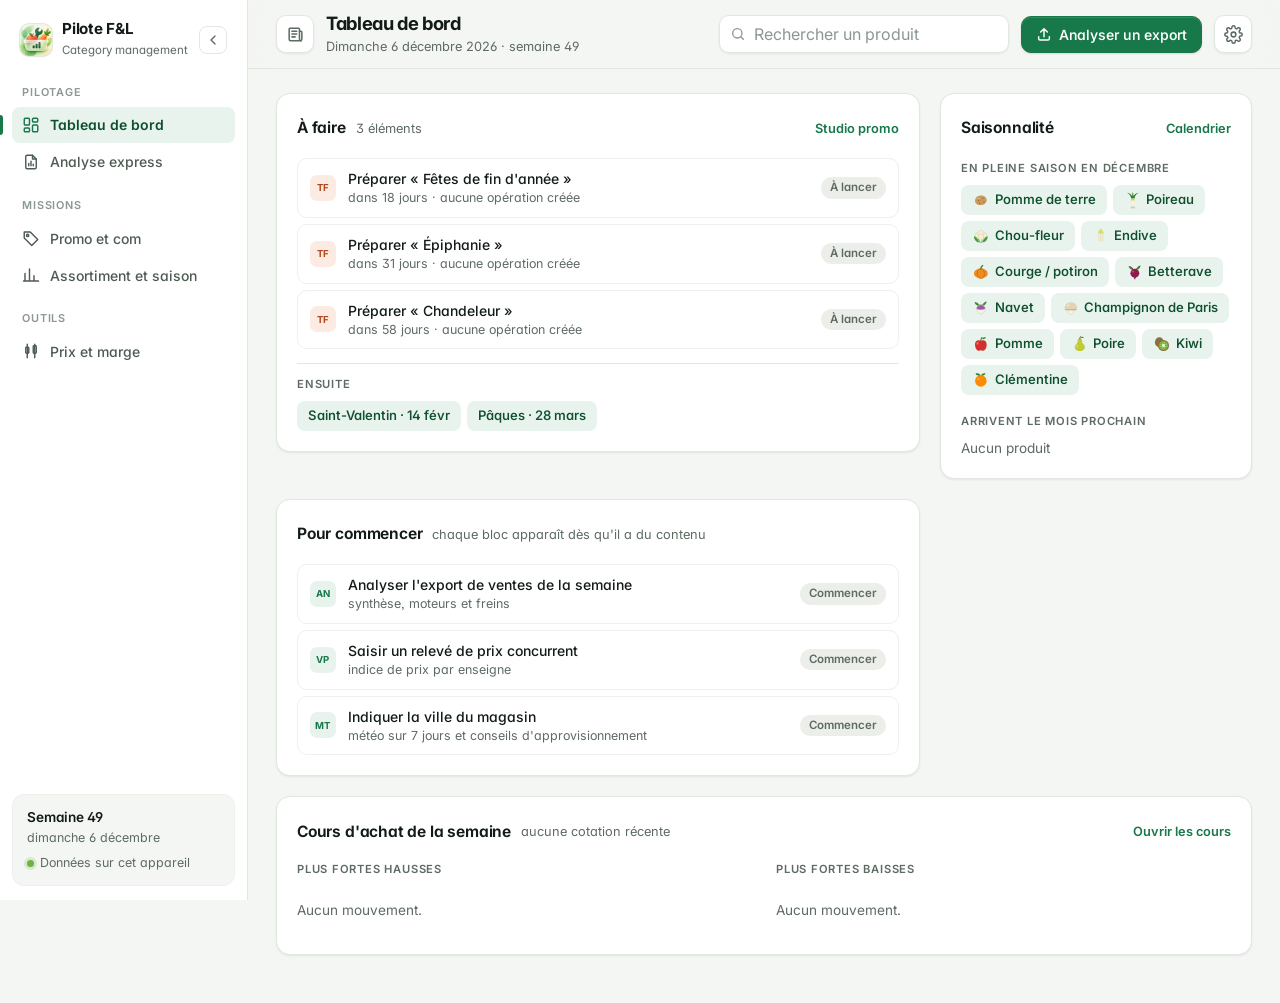
==== commit 6f566507: "Fusion de la version 3.24" ====
--- a/android/assets/index.html
+++ b/android/assets/index.html
@@ -5,148 +5,247 @@
 <meta name="viewport" content="width=device-width,initial-scale=1,viewport-fit=cover">
 <style>body{margin:0}[hidden]{display:none!important}img{max-width:100%}</style>
 <title>Pilote Fruits & Légumes</title>
+<meta name="color-scheme" content="light dark">
 <link rel="icon" href="[data-uri]">
 <link rel="preconnect" href="https://fonts.googleapis.com">
-<link rel="stylesheet" href="https://fonts.googleapis.com/css2?family=Montserrat:wght@600;700;800&family=Inter:wght@400;500;600&display=swap">
+<link rel="stylesheet" href="https://fonts.googleapis.com/css2?family=Inter:wght@400;500;600;700&display=swap">
 <style>
-/* Layout : application à barre latérale vert profond (navigation) + zone principale (barre du haut collante, pages en grille 12 colonnes). Sur téléphone, la barre latérale devient une barre d'onglets flottante en bas. Thème clair unique. */
+/* Pilote F&L 3.24 : système de design unique (jetons ci-dessous), thème clair et thème sombre qui suit le réglage du système.
+   Disposition : barre latérale claire (ordinateur) + zone principale ; sur téléphone, barre d'onglets flottante en bas. */
 :root {
-  --bg: #f2f5f1;
+  /* Surfaces */
+  --bg: #f4f6f3;
   --surface: #ffffff;
-  --surface-2: #f7f9f6;
-  --line: #e1e8e0;
-  --line-2: #edf1ec;
-  --text: #17251c;
-  --ink: #14532d;
-  --muted: #66756b;
-  --faint: #95a39a;
-  --leaf: #1f7a4d;
-  --leaf-2: #196a42;
-  --leaf-soft: #e5f2ea;
+  --surface-2: #f7f8f6;
+  --surface-3: #eef1ec;
+  --line: #e2e7e1;
+  --line-2: #edf0eb;
+  --line-strong: #cdd5cc;
+  /* Texte */
+  --text: #121b15;
+  --text-2: #36453b;
+  --muted: #5d6b62;
+  --faint: #8b978f;
+  /* Marque et états */
+  --leaf: #17784a;
+  --leaf-2: #11633c;
+  --leaf-soft: #e7f3ec;
+  --ink: #0f4f2e;
+  --primary: #17784a;
+  --primary-2: #11633c;
+  --on-primary: #ffffff;
   --sprout: #6db33f;
-  --sprout-soft: #eef7e5;
-  --import: #edf0ec;
-  --good: #1f7a4d;
+  --sprout-soft: #eef6e5;
+  --sprout-ink: #3b6a18;
+  --import: #eceeea;
+  --good: #17784a;
   --warn: #b7791f;
-  --warn-soft: #fcf2db;
+  --warn-soft: #fcf3de;
+  --warn-ink: #855a0d;
   --bad: #e07a4d;
-  --bad-ink: #ad4a1f;
-  --bad-soft: #fbe5d9;
-  --side: #0f2a1d;
-  --side-2: #173a29;
-  --side-text: #b3c8ba;
+  --bad-ink: #b0461b;
+  --bad-soft: #fcebe2;
+  --info: #2f63a8;
+  --info-soft: #e8eff9;
+  --season-mid: #a9d48b;
+  /* Graphiques */
+  --chart-1: #17784a;
+  --chart-2: #d08a12;
+  --chart-up: #d9622f;
+  --chart-dn: #17784a;
+  --chart-band: #e3f1e8;
+  --chart-grid: #edf0eb;
+  --chart-axis: #8b978f;
+  --q-pilier: #1f7a4d; --q-pilier-bg: #e2f2e8;
+  --q-trafic: #996312; --q-trafic-bg: #fcf0d9;
+  --q-pepite: #2f5f9e; --q-pepite-bg: #e6eef9;
+  --q-question: #ad4a1f; --q-question-bg: #fbe5d9;
+  /* Barre latérale / barre du bas */
+  --side: #ffffff;
+  --side-2: #f4f6f3;
+  --side-text: #4d5b52;
+  --side-hover: #f1f4f0;
+  --side-active: #e7f3ec;
+  --side-active-text: #0f4f2e;
+  /* Formes */
   --radius: 14px;
   --radius-sm: 10px;
-  --shadow: 0 1px 2px rgba(16, 41, 29, 0.05), 0 6px 20px rgba(16, 41, 29, 0.04);
-  --font-display: "Montserrat", "Segoe UI", system-ui, sans-serif;
-  --font-body: "Inter", "Segoe UI", system-ui, sans-serif;
-  --font-data: "Inter", "Segoe UI", system-ui, sans-serif;
+  --radius-xs: 7px;
+  --ring: 0 0 0 3px rgba(23, 120, 74, 0.2);
+  --focus: rgba(23, 120, 74, 0.55);
+  --shadow: 0 1px 2px rgba(18, 27, 21, 0.04), 0 1px 3px rgba(18, 27, 21, 0.04);
+  --shadow-md: 0 1px 2px rgba(18, 27, 21, 0.05), 0 6px 16px -4px rgba(18, 27, 21, 0.08);
+  --shadow-lg: 0 2px 6px rgba(18, 27, 21, 0.06), 0 24px 56px -12px rgba(18, 27, 21, 0.22);
+  --scrim: rgba(12, 20, 15, 0.38);
+  --glass: rgba(244, 246, 243, 0.82);
+  --glass-bar: rgba(255, 255, 255, 0.9);
+  /* Typographie : une seule famille, chiffres tabulaires */
+  --font-display: "Inter", "Segoe UI", system-ui, -apple-system, sans-serif;
+  --font-body: "Inter", "Segoe UI", system-ui, -apple-system, sans-serif;
+  --font-data: "Inter", "Segoe UI", system-ui, -apple-system, sans-serif;
   color-scheme: light;
 }
+@media (prefers-color-scheme: dark) {
+  :root {
+    --bg: #0c110e;
+    --surface: #141a16;
+    --surface-2: #19201b;
+    --surface-3: #212a24;
+    --line: #26302a;
+    --line-2: #1e2621;
+    --line-strong: #36423a;
+    --text: #e6ece8;
+    --text-2: #c4cdc7;
+    --muted: #98a59c;
+    --faint: #6e7b73;
+    --leaf: #4cc38a;
+    --leaf-2: #6fd3a2;
+    --leaf-soft: rgba(76, 195, 138, 0.13);
+    --ink: #92e2b9;
+    --primary: #1b8551;
+    --primary-2: #20965c;
+    --sprout: #7fc552;
+    --sprout-soft: rgba(127, 197, 82, 0.14);
+    --sprout-ink: #b2de92;
+    --import: #252d28;
+    --good: #4cc38a;
+    --warn: #e9b04a;
+    --warn-soft: rgba(233, 176, 74, 0.14);
+    --warn-ink: #f0c776;
+    --bad: #f0875b;
+    --bad-ink: #ff9d78;
+    --bad-soft: rgba(240, 135, 91, 0.15);
+    --info: #7ea9ea;
+    --info-soft: rgba(126, 169, 234, 0.14);
+    --season-mid: #4f7a36;
+    --chart-1: #4cc38a;
+    --chart-2: #e9b04a;
+    --chart-up: #f0875b;
+    --chart-dn: #4cc38a;
+    --chart-band: rgba(76, 195, 138, 0.09);
+    --chart-grid: #222b25;
+    --chart-axis: #77847c;
+    --q-pilier: #6fd3a2; --q-pilier-bg: rgba(76, 195, 138, 0.13);
+    --q-trafic: #f0c776; --q-trafic-bg: rgba(233, 176, 74, 0.13);
+    --q-pepite: #9dbdf0; --q-pepite-bg: rgba(126, 169, 234, 0.13);
+    --q-question: #ff9d78; --q-question-bg: rgba(240, 135, 91, 0.13);
+    --side: #111713;
+    --side-2: #19201b;
+    --side-text: #a3afa7;
+    --side-hover: #1b231e;
+    --side-active: rgba(76, 195, 138, 0.13);
+    --side-active-text: #b9eccf;
+    --ring: 0 0 0 3px rgba(76, 195, 138, 0.28);
+    --focus: rgba(76, 195, 138, 0.7);
+    --shadow: 0 1px 2px rgba(0, 0, 0, 0.3);
+    --shadow-md: 0 1px 2px rgba(0, 0, 0, 0.3), 0 8px 20px -6px rgba(0, 0, 0, 0.45);
+    --shadow-lg: 0 2px 6px rgba(0, 0, 0, 0.35), 0 24px 60px -12px rgba(0, 0, 0, 0.7);
+    --scrim: rgba(0, 0, 0, 0.55);
+    --glass: rgba(12, 17, 14, 0.82);
+    --glass-bar: rgba(20, 26, 22, 0.92);
+    color-scheme: dark;
+  }
+}
 * { box-sizing: border-box; }
-html { background: #ddeee3; }
-/* Fond d'origine : dégradé menthe → crème et grandes feuilles floues fixes */
+html { background: var(--bg); }
 body {
-  color: var(--text); font-family: var(--font-body); font-size: 14px; line-height: 1.5; -webkit-font-smoothing: antialiased; font-feature-settings: "cv11", "ss01";
-  min-height: 100vh;
-  background-color: #eef5ee;
-  background-image:
-    url("data:image/svg+xml,%3Csvg xmlns='http://www.w3.org/2000/svg' viewBox='0 0 600 600'%3E%3Cdefs%3E%3Cfilter id='b' x='-20%25' y='-20%25' width='140%25' height='140%25'%3E%3CfeGaussianBlur stdDeviation='14'/%3E%3C/filter%3E%3C/defs%3E%3Cg filter='url(%23b)'%3E%3Cpath d='M70 530C40 290 210 100 540 60C560 330 370 520 70 530Z' fill='%236DB33F' fill-opacity='0.30'/%3E%3Cpath d='M90 510L520 80' stroke='%23ffffff' stroke-opacity='0.55' stroke-width='7' fill='none'/%3E%3C/g%3E%3C/svg%3E"),
-    url("data:image/svg+xml,%3Csvg xmlns='http://www.w3.org/2000/svg' viewBox='0 0 600 600'%3E%3Cdefs%3E%3Cfilter id='b' x='-20%25' y='-20%25' width='140%25' height='140%25'%3E%3CfeGaussianBlur stdDeviation='18'/%3E%3C/filter%3E%3C/defs%3E%3Cg filter='url(%23b)'%3E%3Cpath d='M300 40C470 150 520 380 300 560C80 380 130 150 300 40Z' fill='%231F7A4D' fill-opacity='0.18'/%3E%3Cpath d='M300 70V540' stroke='%23ffffff' stroke-opacity='0.5' stroke-width='7' fill='none'/%3E%3C/g%3E%3C/svg%3E"),
-    url("data:image/svg+xml,%3Csvg xmlns='http://www.w3.org/2000/svg' viewBox='0 0 600 600'%3E%3Cdefs%3E%3Cfilter id='b' x='-20%25' y='-20%25' width='140%25' height='140%25'%3E%3CfeGaussianBlur stdDeviation='22'/%3E%3C/filter%3E%3C/defs%3E%3Cg filter='url(%23b)'%3E%3Cpath d='M60 80C330 60 540 240 540 540C260 540 70 360 60 80Z' fill='%23A8D58A' fill-opacity='0.35'/%3E%3C/g%3E%3C/svg%3E"),
-    linear-gradient(160deg, #ddeee3 0%, #e9f3e6 45%, #fbf6e4 100%);
-  background-repeat: no-repeat;
-  background-size: 520px 520px, 440px 440px, 600px 600px, 100% 100%;
-  background-position: right -140px top 40px, left 60px bottom 60px, left 45% top -260px, 0 0;
-  background-attachment: fixed;
+  color: var(--text); font-family: var(--font-body); font-size: 14px; line-height: 1.5; -webkit-font-smoothing: antialiased; -moz-osx-font-smoothing: grayscale;
+  font-feature-settings: "cv11", "ss01", "ss03"; text-rendering: optimizeLegibility;
+  min-height: 100vh; background: var(--bg);
 }
-body::before { content: ""; position: fixed; inset: 0 0 auto; height: env(safe-area-inset-top, 0px); z-index: 10; background: #ddeee3; }
+body::before { content: ""; position: fixed; inset: 0 0 auto; height: env(safe-area-inset-top, 0px); z-index: 10; background: var(--bg); }
+h1, h2, h3, h4 { font-family: var(--font-display); letter-spacing: -0.012em; }
+::selection { background: rgba(23, 120, 74, 0.18); }
 
 /* ---------- Coquille ---------- */
-.app { display: grid; grid-template-columns: 236px minmax(0, 1fr); min-height: 100vh; }
+.app { display: grid; grid-template-columns: 248px minmax(0, 1fr); min-height: 100vh; }
 .side {
   position: sticky; top: 0; height: 100vh; z-index: 6;
-  background: var(--side); color: var(--side-text);
+  background: var(--side); color: var(--side-text); border-right: 1px solid var(--line);
   display: flex; flex-direction: column; gap: 4px;
-  padding: 20px 14px 16px max(14px, env(safe-area-inset-left, 0px));
+  padding: 18px 12px 14px max(12px, env(safe-area-inset-left, 0px));
 }
-.logo { display: flex; align-items: center; gap: 11px; padding: 2px 8px 22px; }
+.logo { display: flex; align-items: center; gap: 10px; padding: 2px 8px 20px; }
 .logo-mark {
-  width: 34px; height: 34px; border-radius: 10px; flex: none;
+  width: 32px; height: 32px; border-radius: 9px; flex: none;
   background: #eef5ee url("[data-uri]") center / cover no-repeat;
-  box-shadow: 0 2px 8px rgba(0, 0, 0, 0.25);
+  box-shadow: 0 0 0 1px var(--line), 0 1px 2px rgba(18, 27, 21, 0.08);
 }
-.logo-text b { display: block; color: #ffffff; font-family: var(--font-display); font-weight: 800; font-size: 1rem; letter-spacing: -0.01em; line-height: 1.2; }
-.logo-text small { color: #7f9c8b; font-size: 0.72rem; }
-.side-label { font-size: 0.66rem; text-transform: uppercase; letter-spacing: 0.12em; color: #6a8877; padding: 6px 10px; font-weight: 600; }
-nav.tabs { display: flex; flex-direction: column; gap: 2px; }
+.logo-text b { display: block; color: var(--text); font-family: var(--font-display); font-weight: 700; font-size: 0.95rem; letter-spacing: -0.015em; line-height: 1.2; }
+.logo-text small { color: var(--muted); font-size: 0.72rem; }
+.side-label { font-size: 0.68rem; text-transform: uppercase; letter-spacing: 0.08em; color: var(--faint); padding: 6px 10px; font-weight: 600; }
+nav.tabs { display: flex; flex-direction: column; gap: 1px; }
 nav.tabs a {
-  display: flex; align-items: center; gap: 11px; position: relative;
-  padding: 9px 10px; border-radius: 9px; text-decoration: none;
-  color: var(--side-text); font-weight: 500; font-size: 0.9rem;
+  display: flex; align-items: center; gap: 10px; position: relative; min-height: 36px;
+  padding: 7px 10px; border-radius: 8px; text-decoration: none;
+  color: var(--side-text); font-weight: 500; font-size: 0.875rem;
 }
-nav.tabs a:hover { background: rgba(255, 255, 255, 0.05); color: #ffffff; }
-nav.tabs a[aria-current="page"] { background: rgba(255, 255, 255, 0.09); color: #ffffff; }
-nav.tabs a[aria-current="page"]::before { content: ""; position: absolute; left: -14px; top: 9px; bottom: 9px; width: 3px; border-radius: 0 3px 3px 0; background: var(--sprout); }
+nav.tabs a:hover { background: var(--side-hover); color: var(--text); }
+nav.tabs a[aria-current="page"] { background: var(--side-active); color: var(--side-active-text); font-weight: 600; }
+nav.tabs a[aria-current="page"] svg { color: var(--leaf); }
+nav.tabs a[aria-current="page"]::before { content: ""; position: absolute; left: -12px; top: 8px; bottom: 8px; width: 3px; border-radius: 0 3px 3px 0; background: var(--leaf); }
 nav.tabs svg { width: 18px; height: 18px; flex: none; }
-nav.tabs a:focus-visible { outline: 2px solid var(--sprout); outline-offset: 1px; }
-.side-foot { margin-top: auto; display: grid; gap: 2px; padding: 12px 14px; border-radius: 12px; background: var(--side-2); font-size: 0.78rem; }
-.side-foot b { color: #ffffff; font-weight: 600; font-size: 0.85rem; }
-.side-foot .mode { display: flex; align-items: center; gap: 6px; margin-top: 6px; color: #8fb09d; }
+nav.tabs a:focus-visible { outline: 2px solid var(--focus); outline-offset: 1px; }
+.side-foot { margin-top: auto; display: grid; gap: 1px; padding: 12px 14px; border-radius: 12px; background: var(--side-2); border: 1px solid var(--line-2); font-size: 0.78rem; color: var(--muted); }
+.side-foot b { color: var(--text); font-weight: 600; font-size: 0.85rem; }
+.side-foot .mode { display: flex; align-items: center; gap: 6px; margin-top: 6px; color: var(--muted); }
 .side-foot .mode::before { content: ""; width: 7px; height: 7px; border-radius: 50%; background: var(--sprout); box-shadow: 0 0 0 3px rgba(109, 179, 63, 0.2); }
 
 .main { min-width: 0; display: flex; flex-direction: column; }
 .topbar {
   position: sticky; top: env(safe-area-inset-top, 0px); z-index: 5;
-  display: flex; align-items: center; gap: 16px;
-  padding-block: 14px; padding-left: 28px; padding-right: max(28px, env(safe-area-inset-right, 0px));
-  background: rgba(238, 246, 238, 0.62); -webkit-backdrop-filter: blur(14px) saturate(140%); backdrop-filter: blur(14px) saturate(140%);
+  display: flex; align-items: center; gap: 12px; min-height: 64px;
+  padding-block: 12px; padding-left: 28px; padding-right: max(28px, env(safe-area-inset-right, 0px));
+  background: var(--glass); -webkit-backdrop-filter: blur(16px) saturate(160%); backdrop-filter: blur(16px) saturate(160%);
   border-bottom: 1px solid var(--line);
 }
-.topbar .logo-mark { display: none; width: 32px; height: 32px; border-radius: 9px; box-shadow: 0 2px 6px rgba(20, 83, 45, 0.18); }
+.topbar .logo-mark { display: none; width: 30px; height: 30px; border-radius: 8px; }
 .tb-title { flex: 1; min-width: 0; }
-.tb-title h1 { margin: 0; font-size: 1.2rem; font-weight: 700; letter-spacing: -0.015em; color: var(--text); line-height: 1.25; }
+.tb-title h1 { margin: 0; font-size: 1.15rem; font-weight: 700; letter-spacing: -0.02em; color: var(--text); line-height: 1.25; }
 .tb-title span { color: var(--muted); font-size: 0.8rem; }
-.tb-search { display: flex; align-items: center; gap: 8px; background: var(--surface); border: 1px solid var(--line); border-radius: var(--radius-sm); padding: 0 10px; width: 290px; max-width: 36vw; }
-.tb-search:focus-within { border-color: var(--leaf); box-shadow: 0 0 0 3px rgba(31, 122, 77, 0.14); }
+.tb-search { display: flex; align-items: center; gap: 8px; background: var(--surface); border: 1px solid var(--line); border-radius: var(--radius-sm); padding: 0 10px; width: 290px; max-width: 36vw; height: 38px; box-shadow: var(--shadow); transition: border-color 0.12s ease, box-shadow 0.12s ease; }
+.tb-search:hover { border-color: var(--line-strong); }
+.tb-search:focus-within { border-color: var(--leaf); box-shadow: var(--ring); }
 .tb-search svg { width: 16px; height: 16px; color: var(--faint); flex: none; }
-.tb-search input { border: 0; box-shadow: none; padding: 8px 0; width: 100%; background: transparent; }
-.tb-search input:focus-visible { outline: none; }
-.page { display: flex; flex-direction: column; gap: 18px; padding-block: 24px 48px; padding-left: 28px; padding-right: max(28px, env(safe-area-inset-right, 0px)); max-width: 1480px; width: 100%; }
+.tb-search input { border: 0; box-shadow: none; padding: 0; height: 100%; width: 100%; background: transparent; }
+.tb-search input:focus-visible { outline: none; box-shadow: none; }
+.page { display: flex; flex-direction: column; gap: 20px; padding-block: 24px 48px; padding-left: 28px; padding-right: max(28px, env(safe-area-inset-right, 0px)); max-width: 1480px; width: 100%; }
 
 @media (max-width: 900px) {
   .app { grid-template-columns: 1fr; }
   .side {
-    position: fixed; top: auto; height: auto; z-index: 20; padding: 6px;
+    position: fixed; top: auto; height: auto; z-index: 20; padding: 5px;
     left: max(10px, env(safe-area-inset-left, 0px)); right: max(10px, env(safe-area-inset-right, 0px));
     bottom: calc(10px + env(safe-area-inset-bottom, 0px));
-    border-radius: 18px; box-shadow: 0 12px 32px rgba(10, 30, 20, 0.32);
+    border-radius: 20px; border: 1px solid var(--line); background: var(--glass-bar);
+    -webkit-backdrop-filter: blur(18px) saturate(170%); backdrop-filter: blur(18px) saturate(170%);
+    box-shadow: var(--shadow-lg);
   }
   .logo, .side-label, .side-foot { display: none; }
   nav.tabs { flex-direction: row; }
-  nav.tabs a { flex: 1; flex-direction: column; gap: 3px; padding: 7px 2px; font-size: 0.64rem; justify-content: center; text-align: center; }
+  nav.tabs a { flex: 1; flex-direction: column; gap: 3px; padding: 7px 2px; font-size: 0.64rem; justify-content: center; text-align: center; border-radius: 15px; min-height: 52px; }
   nav.tabs a[aria-current="page"]::before { display: none; }
-  nav.tabs a[aria-current="page"] { background: rgba(255, 255, 255, 0.13); }
-  .topbar { flex-wrap: wrap; gap: 10px 12px; padding-left: max(16px, env(safe-area-inset-left, 0px)); padding-right: max(16px, env(safe-area-inset-right, 0px)); padding-block: 10px; }
+  nav.tabs a[aria-current="page"] { background: var(--side-active); }
+  .topbar { flex-wrap: wrap; gap: 10px; min-height: 0; padding-left: max(16px, env(safe-area-inset-left, 0px)); padding-right: max(16px, env(safe-area-inset-right, 0px)); padding-block: 10px; }
   .topbar .logo-mark { display: block; }
-  .tb-search { order: 3; width: 100%; max-width: none; }
+  .tb-search { order: 3; width: 100%; max-width: none; height: 42px; }
   .tb-cta .lbl { display: none; }
   .tb-cta { padding: 8px 10px; }
   .page { padding-block: 16px 120px; padding-left: max(16px, env(safe-area-inset-left, 0px)); padding-right: max(16px, env(safe-area-inset-right, 0px)); gap: 14px; }
 }
 
 /* ---------- Grilles et cartes ---------- */
-.dash { display: grid; grid-template-columns: repeat(12, minmax(0, 1fr)); grid-auto-flow: row dense; gap: 18px; align-items: start; }
+.dash { display: grid; grid-template-columns: repeat(12, minmax(0, 1fr)); grid-auto-flow: row dense; gap: 20px; align-items: start; }
 .span-8 { grid-column: span 8; } .span-4 { grid-column: span 4; } .span-6 { grid-column: span 6; } .span-12 { grid-column: 1 / -1; }
 @media (max-width: 1180px) { .span-8, .span-4, .span-6 { grid-column: 1 / -1; } }
-.panel { background: var(--surface); border: 1px solid var(--line); border-radius: var(--radius); padding: 18px 20px; box-shadow: var(--shadow); min-width: 0; }
-.panel h3 { margin: 0; font-size: 0.95rem; font-weight: 600; color: var(--text); letter-spacing: -0.005em; }
-.ph { display: flex; align-items: center; gap: 6px 10px; margin-bottom: 14px; flex-wrap: wrap; min-height: 28px; }
+.panel { background: var(--surface); border: 1px solid var(--line); border-radius: var(--radius); padding: 20px; box-shadow: var(--shadow); min-width: 0; }
+.panel h3 { margin: 0; font-size: 0.975rem; font-weight: 650; color: var(--text); letter-spacing: -0.012em; }
+.ph { display: flex; align-items: center; gap: 6px 10px; margin-bottom: 16px; flex-wrap: wrap; min-height: 28px; }
 .ph .note { font-size: 0.8rem; }
 .ph .push { margin-left: auto; }
-.sub-h { font-size: 0.7rem; text-transform: uppercase; letter-spacing: 0.09em; color: var(--muted); font-weight: 600; margin: 18px 0 8px; }
+.sub-h { font-size: 0.7rem; text-transform: uppercase; letter-spacing: 0.07em; color: var(--muted); font-weight: 600; margin: 18px 0 8px; }
 .sub-h:first-child { margin-top: 0; }
-.eyebrow { text-transform: uppercase; letter-spacing: 0.08em; font-size: 0.7rem; font-weight: 600; color: var(--muted); }
+.eyebrow { text-transform: uppercase; letter-spacing: 0.07em; font-size: 0.7rem; font-weight: 600; color: var(--muted); }
 .num { font-variant-numeric: tabular-nums; }
 .note { font-size: 0.85rem; color: var(--muted); }
 .toolbar { display: flex; justify-content: space-between; align-items: center; gap: 12px; flex-wrap: wrap; }
@@ -156,50 +255,53 @@
 
 /* ---------- Indicateurs ---------- */
 .kpis { display: grid; grid-template-columns: repeat(auto-fit, minmax(210px, 1fr)); gap: 14px; }
-.kpi { position: relative; overflow: hidden; background: var(--surface); border: 1px solid var(--line); border-radius: var(--radius); padding: 16px 18px; display: grid; gap: 3px; align-content: start; box-shadow: var(--shadow); }
+.kpi { position: relative; overflow: hidden; background: var(--surface); border: 1px solid var(--line); border-radius: var(--radius); padding: 16px 18px; display: grid; gap: 4px; align-content: start; box-shadow: var(--shadow); }
 .kpi .eyebrow { text-transform: none; letter-spacing: 0; font-size: 0.8rem; font-weight: 500; color: var(--muted); }
-.kpi .v { font-size: 1.7rem; font-weight: 700; letter-spacing: -0.025em; color: var(--text); font-variant-numeric: tabular-nums; line-height: 1.2; }
+.kpi .v { font-size: 1.75rem; font-weight: 700; letter-spacing: -0.03em; color: var(--text); font-variant-numeric: tabular-nums; line-height: 1.15; }
 .kpi .s { font-size: 0.78rem; color: var(--muted); }
 .kpi.good .v { color: var(--good); }
 .kpi.bad .v { color: var(--bad-ink); }
 .kpi.warn .v { color: var(--warn); }
 .kpi .spark { position: absolute; right: 16px; top: 18px; }
-.kpi .delta { font-size: 0.76rem; font-weight: 600; justify-self: start; padding: 1px 7px; border-radius: 6px; margin-top: 2px; }
+.kpi .delta { font-size: 0.75rem; font-weight: 600; justify-self: start; padding: 1px 7px; border-radius: 6px; margin-top: 2px; font-variant-numeric: tabular-nums; }
 .delta.up { color: var(--bad-ink); background: var(--bad-soft); }
 .delta.down { color: var(--good); background: var(--leaf-soft); }
 
 /* ---------- Contrôles ---------- */
 button {
-  font: inherit; font-weight: 500; cursor: pointer; display: inline-flex; align-items: center; justify-content: center; gap: 7px;
-  border-radius: var(--radius-sm); padding: 8px 14px; border: 1px solid var(--line); background: var(--surface); color: var(--text);
-  transition: background 0.12s ease, border-color 0.12s ease, box-shadow 0.12s ease;
+  font: inherit; font-weight: 550; cursor: pointer; display: inline-flex; align-items: center; justify-content: center; gap: 7px; min-height: 36px;
+  border-radius: var(--radius-sm); padding: 7px 14px; border: 1px solid var(--line-strong); background: var(--surface); color: var(--text);
+  box-shadow: var(--shadow);
+  transition: background 0.12s ease, border-color 0.12s ease, box-shadow 0.12s ease, color 0.12s ease;
 }
-button:hover { background: var(--surface-2); border-color: #cdd7cc; }
+button:hover { background: var(--surface-2); border-color: var(--line-strong); }
+button:active { background: var(--surface-3); }
 button svg { width: 16px; height: 16px; flex: none; }
-button.primary { background: var(--leaf); border-color: var(--leaf); color: #ffffff; box-shadow: 0 1px 2px rgba(16, 41, 29, 0.18); }
-button.primary:hover { background: var(--leaf-2); border-color: var(--leaf-2); }
-button.ghost { background: transparent; border-color: transparent; color: var(--muted); }
-button.ghost:hover { background: var(--surface-2); color: var(--text); }
+button.primary { background: var(--primary); border-color: var(--primary); color: var(--on-primary); box-shadow: 0 1px 2px rgba(18, 27, 21, 0.14), inset 0 1px 0 rgba(255, 255, 255, 0.12); }
+button.primary:hover { background: var(--primary-2); border-color: var(--primary-2); }
+button.ghost { background: transparent; border-color: transparent; color: var(--muted); box-shadow: none; }
+button.ghost:hover { background: var(--surface-3); color: var(--text); }
 button.link { all: unset; cursor: pointer; color: var(--leaf); font-weight: 600; font-size: 0.8rem; margin-left: auto; border-radius: 6px; }
 button.link:hover { text-decoration: underline; text-underline-offset: 3px; }
+button.link:focus-visible { outline: 2px solid var(--focus); outline-offset: 2px; }
 button:disabled { opacity: 0.5; cursor: not-allowed; }
-.icon-btn { padding: 4px 8px; font-size: 0.8rem; }
-input, select, textarea { font: inherit; color: var(--text); background: var(--surface); border: 1px solid var(--line); border-radius: var(--radius-sm); padding: 8px 11px; min-width: 0; }
-input:hover, select:hover, textarea:hover { border-color: #cdd7cc; }
+.icon-btn { padding: 4px 8px; font-size: 0.8rem; min-height: 30px; }
+input, select, textarea { font: inherit; color: var(--text); background: var(--surface); border: 1px solid var(--line-strong); border-radius: var(--radius-sm); padding: 8px 11px; min-width: 0; transition: border-color 0.12s ease, box-shadow 0.12s ease; }
+input:hover, select:hover, textarea:hover { border-color: var(--faint); }
 input::placeholder, textarea::placeholder { color: var(--faint); }
-:focus-visible { outline: 2px solid rgba(31, 122, 77, 0.5); outline-offset: 1px; }
-input:focus-visible, select:focus-visible, textarea:focus-visible { outline: none; border-color: var(--leaf); box-shadow: 0 0 0 3px rgba(31, 122, 77, 0.14); }
+:focus-visible { outline: 2px solid var(--focus); outline-offset: 1px; }
+input:focus-visible, select:focus-visible, textarea:focus-visible { outline: none; border-color: var(--leaf); box-shadow: var(--ring); }
 textarea { width: 100%; min-height: 110px; font-size: 0.82rem; }
-.seg { display: inline-flex; background: var(--surface-2); border: 1px solid var(--line); border-radius: var(--radius-sm); padding: 3px; gap: 2px; }
-.seg button { border: 0; background: transparent; padding: 5px 12px; border-radius: 7px; color: var(--muted); font-size: 0.84rem; box-shadow: none; }
+.seg { display: inline-flex; background: var(--surface-3); border: 1px solid var(--line-2); border-radius: var(--radius-sm); padding: 3px; gap: 2px; }
+.seg button { border: 0; background: transparent; padding: 5px 12px; min-height: 30px; border-radius: 7px; color: var(--muted); font-size: 0.84rem; font-weight: 550; box-shadow: none; }
 .seg button:hover { color: var(--text); background: transparent; }
-.seg button[aria-pressed="true"] { background: var(--surface); color: var(--text); box-shadow: 0 1px 2px rgba(16, 41, 29, 0.14), 0 0 0 1px var(--line); }
-.input-suffix { display: inline-flex; align-items: center; border: 1px solid var(--line); border-radius: var(--radius-sm); background: var(--surface); padding-right: 10px; }
+.seg button[aria-pressed="true"] { background: var(--surface); color: var(--text); box-shadow: 0 1px 2px rgba(18, 27, 21, 0.12), 0 0 0 1px var(--line); }
+.input-suffix { display: inline-flex; align-items: center; border: 1px solid var(--line-strong); border-radius: var(--radius-sm); background: var(--surface); padding-right: 10px; }
 .input-suffix input { border: 0; box-shadow: none; width: 64px; }
 .input-suffix span { color: var(--muted); font-size: 0.85rem; }
-.input-suffix:focus-within { border-color: var(--leaf); box-shadow: 0 0 0 3px rgba(31, 122, 77, 0.14); }
+.input-suffix:focus-within { border-color: var(--leaf); box-shadow: var(--ring); }
 .input-suffix input:focus-visible { box-shadow: none; }
-.field { display: grid; gap: 5px; }
+.field { display: grid; gap: 6px; }
 .field label { font-size: 0.8rem; font-weight: 600; color: var(--text); }
 .field .hint { font-size: 0.76rem; color: var(--muted); }
 .form-stack { display: grid; gap: 14px; }
@@ -207,20 +309,20 @@
 
 /* ---------- Pastilles, étiquettes ---------- */
 .chips { display: flex; flex-wrap: wrap; gap: 6px; }
-.chip { font-size: 0.82rem; font-weight: 500; padding: 4px 10px; border-radius: 8px; background: var(--leaf-soft); color: var(--ink); border: 1px solid transparent; }
-.chip.soft { background: var(--sprout-soft); color: #3d6d19; }
+.chip { font-size: 0.82rem; font-weight: 550; padding: 4px 10px; border-radius: 8px; background: var(--leaf-soft); color: var(--ink); border: 1px solid transparent; }
+.chip.soft { background: var(--sprout-soft); color: var(--sprout-ink); }
 .chip.out { background: var(--bad-soft); color: var(--bad-ink); }
-button.chip { gap: 5px; box-shadow: none; }
-button.chip:hover { border-color: rgba(31, 122, 77, 0.28); background: var(--leaf-soft); }
+button.chip { gap: 5px; box-shadow: none; min-height: 30px; }
+button.chip:hover { border-color: var(--line-strong); background: var(--leaf-soft); }
 button.chip.soft:hover { background: var(--sprout-soft); }
-button.chip.out:hover { background: var(--bad-soft); border-color: rgba(173, 74, 31, 0.25); }
+button.chip.out:hover { background: var(--bad-soft); }
 .status { display: inline-flex; align-items: center; gap: 6px; font-size: 0.74rem; font-weight: 600; padding: 2px 9px 2px 8px; border-radius: 999px; white-space: nowrap; }
 .status::before { content: ""; width: 6px; height: 6px; border-radius: 50%; background: currentColor; }
 .status.ok { background: var(--leaf-soft); color: var(--good); }
-.status.warn { background: var(--warn-soft); color: #8a5a0f; }
+.status.warn { background: var(--warn-soft); color: var(--warn-ink); }
 .status.bad { background: var(--bad-soft); color: var(--bad-ink); }
 .tag { font-size: 0.68rem; font-weight: 600; padding: 1px 7px; border-radius: 5px; background: var(--import); color: var(--muted); margin-left: 8px; text-transform: uppercase; letter-spacing: 0.04em; }
-.banner { padding: 10px 14px; border-radius: var(--radius-sm); background: var(--warn-soft); color: #6d4a0c; font-size: 0.86rem; border: 1px solid rgba(183, 121, 31, 0.2); }
+.banner { padding: 10px 14px; border-radius: var(--radius-sm); background: var(--warn-soft); color: var(--warn-ink); font-size: 0.86rem; border: 1px solid var(--warn-soft); }
 .empty { padding: 28px 12px; text-align: center; color: var(--muted); }
 .legend { display: flex; gap: 14px; flex-wrap: wrap; font-size: 0.8rem; color: var(--muted); }
 .legend i { display: inline-block; width: 12px; height: 12px; border-radius: 3px; vertical-align: -1px; margin-right: 6px; }
@@ -237,7 +339,7 @@
 .chip .ci, .mk-hit .ci { width: 1.35em; height: 1.35em; vertical-align: -0.35em; flex: none; }
 .prod-btn { all: unset; cursor: pointer; display: inline-flex; align-items: center; gap: 10px; font-weight: 600; color: var(--text); border-radius: 8px; }
 .prod-btn:hover { color: var(--leaf); }
-.prod-btn:focus-visible { outline: 2px solid rgba(31, 122, 77, 0.5); }
+.prod-btn:focus-visible { outline: 2px solid var(--focus); }
 
 /* ---------- Tableaux ---------- */
 .scroll { overflow-x: auto; }
@@ -248,7 +350,7 @@
 table.data th:last-child { border-radius: 0 8px 0 0; }
 table.data td { padding: 9px 12px; border-bottom: 1px solid var(--line-2); vertical-align: middle; }
 table.data tbody tr:last-child td { border-bottom: 0; }
-table.data tbody tr:hover td { background: #fafcf9; }
+table.data tbody tr:hover td { background: var(--surface-2); }
 table.data td.r, table.data th.r { text-align: right; }
 .rate-bar { display: inline-block; height: 6px; border-radius: 3px; vertical-align: middle; margin-right: 10px; }
 table.season { min-width: 780px; }
@@ -261,7 +363,7 @@
 table.season td div { height: 22px; border-radius: 5px; }
 td.now div { box-shadow: 0 0 0 2px var(--surface), 0 0 0 3.5px var(--leaf); }
 .m2 { background: var(--leaf); }
-.m1 { background: #a9d48b; }
+.m1 { background: var(--season-mid); }
 .m0 { background: var(--import); }
 table.season td.origin { font-size: 0.78rem; color: var(--muted); padding-left: 14px; white-space: nowrap; }
 
@@ -294,11 +396,13 @@
 .mv-row { all: unset; cursor: pointer; display: flex; align-items: center; gap: 10px; padding: 8px 4px; border-bottom: 1px solid var(--line-2); }
 .mv-row:last-child { border-bottom: 0; }
 .mv-row:hover .mv-n { color: var(--leaf); }
-.mv-row:focus-visible { outline: 2px solid rgba(31, 122, 77, 0.5); border-radius: 6px; }
+.mv-row:focus-visible { outline: 2px solid var(--focus); border-radius: 6px; }
 .mv-n { flex: 1; min-width: 0; font-weight: 600; white-space: nowrap; overflow: hidden; text-overflow: ellipsis; }
 .mv-p { font-variant-numeric: tabular-nums; color: var(--muted); font-size: 0.84rem; }
 .chg { font-variant-numeric: tabular-nums; font-weight: 600; font-size: 0.78rem; padding: 2px 7px; border-radius: 6px; min-width: 62px; text-align: right; }
-.chg.up { background: #e2f4e9; color: #177548; }
+.chg.up { background: var(--leaf-soft); color: var(--good); }
+.chg.cost.up { background: var(--bad-soft); color: var(--bad-ink); }
+.chg.cost.dn { background: var(--leaf-soft); color: var(--good); }
 .chg.dn { background: var(--bad-soft); color: var(--bad-ink); }
 
 /* ---------- Saisonnalité ---------- */
@@ -319,21 +423,21 @@
 .wx-day b { color: var(--text); font-size: 0.84rem; font-weight: 600; }
 .advice { border-radius: var(--radius-sm); padding: 12px 14px; background: var(--leaf-soft); display: grid; gap: 8px; }
 .advice.hot { background: var(--bad-soft); }
-.advice.cold { background: #e7f0f8; }
-.advice.rain { background: #eaeff3; }
+.advice.cold { background: var(--info-soft); }
+.advice.rain { background: var(--surface-3); }
 .advice h4 { margin: 0; font-size: 0.9rem; font-weight: 600; color: var(--text); }
-.advice p { margin: 0; font-size: 0.84rem; color: #3d4b42; }
-.advice .chip { background: rgba(255, 255, 255, 0.75); }
+.advice p { margin: 0; font-size: 0.84rem; color: var(--text-2); }
+.advice .chip { background: var(--surface); }
 
 /* ---------- Fenêtres : fiche produit et panneau de saisie ---------- */
 .overlay {
   position: fixed; inset: 0; z-index: 40; display: flex; align-items: center; justify-content: center;
-  background: rgba(15, 42, 29, 0.32); -webkit-backdrop-filter: blur(2px); backdrop-filter: blur(2px);
+  background: var(--scrim); -webkit-backdrop-filter: blur(3px); backdrop-filter: blur(3px);
   padding: max(16px, env(safe-area-inset-top, 0px)) max(16px, env(safe-area-inset-right, 0px)) max(16px, env(safe-area-inset-bottom, 0px)) max(16px, env(safe-area-inset-left, 0px));
 }
 .overlay.right { justify-content: flex-end; align-items: stretch; padding: 0; }
 body.modal-open { overflow: hidden; }
-.sheet { width: min(760px, 100%); max-height: 100%; overflow: auto; display: grid; gap: 20px; padding: 24px; background: var(--surface); border-radius: 18px; box-shadow: 0 30px 80px rgba(15, 42, 29, 0.3); }
+.sheet { width: min(760px, 100%); max-height: 100%; overflow: auto; display: grid; gap: 20px; padding: 24px; background: var(--surface); border-radius: 18px; box-shadow: var(--shadow-lg); border: 1px solid var(--line); }
 .sheet-head { display: flex; gap: 14px; align-items: center; padding-bottom: 16px; border-bottom: 1px solid var(--line); }
 .sheet-head .grow { flex: 1; min-width: 0; }
 .sheet-head h2 { margin: 0; font-weight: 700; color: var(--text); font-size: 1.4rem; letter-spacing: -0.02em; }
@@ -351,7 +455,7 @@
 .actions { display: flex; gap: 8px; flex-wrap: wrap; }
 .drawer {
   width: min(440px, 100%); height: 100%; background: var(--surface); display: flex; flex-direction: column;
-  box-shadow: -24px 0 60px rgba(15, 42, 29, 0.22);
+  box-shadow: var(--shadow-lg); border-left: 1px solid var(--line);
   padding-top: env(safe-area-inset-top, 0px); padding-bottom: env(safe-area-inset-bottom, 0px); padding-right: env(safe-area-inset-right, 0px);
 }
 .drawer form { display: flex; flex-direction: column; height: 100%; min-height: 0; }
@@ -384,15 +488,12 @@
   .kpi .s { font-size: 0.72rem; }
 }
 
-/* Cartes légèrement translucides pour laisser deviner le fond */
-.panel, .kpi { background: rgba(255, 255, 255, 0.86); -webkit-backdrop-filter: blur(10px) saturate(130%); backdrop-filter: blur(10px) saturate(130%); border-color: rgba(255, 255, 255, 0.9); }
-@supports not ((backdrop-filter: blur(1px)) or (-webkit-backdrop-filter: blur(1px))) { .panel, .kpi, .topbar { background: rgba(255, 255, 255, 0.96); } }
 
 /* ---------- Analyse express ---------- */
 .an-stack { display: grid; gap: 18px; min-width: 0; }
 .privacy { display: inline-flex; gap: 7px; align-items: center; font-size: 0.78rem; color: var(--muted); }
 .privacy svg { width: 15px; height: 15px; color: var(--leaf); flex: none; }
-.dropzone { border: 2px dashed #b4cfbd; border-radius: var(--radius); background: rgba(255, 255, 255, 0.78); -webkit-backdrop-filter: blur(10px); backdrop-filter: blur(10px); padding: 40px 20px; display: grid; justify-items: center; gap: 12px; text-align: center; transition: border-color 0.15s ease, background 0.15s ease; }
+.dropzone { border: 1.5px dashed var(--line-strong); border-radius: var(--radius); background: var(--surface); padding: 40px 20px; display: grid; justify-items: center; gap: 12px; text-align: center; transition: border-color 0.15s ease, background 0.15s ease; }
 .dropzone.over { border-color: var(--leaf); background: var(--leaf-soft); }
 .dropzone h3 { margin: 0; font-size: 1.15rem; font-weight: 700; letter-spacing: -0.01em; }
 .dropzone .dz-text { max-width: 60ch; margin: 0; }
@@ -407,13 +508,13 @@
 details.map summary { cursor: pointer; font-weight: 600; font-size: 0.9rem; }
 details.map summary .note { font-weight: 400; margin-left: 6px; }
 .map-grid { display: grid; grid-template-columns: repeat(auto-fit, minmax(190px, 1fr)); gap: 12px; margin-top: 14px; }
-.synth { display: grid; gap: 10px; font-size: 0.92rem; line-height: 1.65; color: #263a2e; }
+.synth { display: grid; gap: 10px; font-size: 0.92rem; line-height: 1.65; color: var(--text-2); }
 .synth p { margin: 0; }
 .synth .lead { font-size: 1rem; font-weight: 600; color: var(--text); line-height: 1.5; }
 .synth h4 { margin: 6px 0 0; font-size: 0.72rem; text-transform: uppercase; letter-spacing: 0.09em; color: var(--muted); }
 .synth ul { margin: 0; padding-left: 18px; display: grid; gap: 6px; }
 .synth b { color: var(--text); font-weight: 600; }
-.pos { color: #177548; font-weight: 600; }
+.pos { color: var(--good); font-weight: 600; }
 .neg { color: var(--bad-ink); font-weight: 600; }
 .div-rows { display: grid; gap: 7px; }
 .div-row { display: grid; grid-template-columns: minmax(0, 200px) 1fr 1fr 92px; align-items: center; font-size: 0.84rem; }
@@ -431,7 +532,7 @@
 th.sorted { color: var(--leaf); }
 .season-pill { font-size: 0.7rem; font-weight: 600; padding: 1px 8px; border-radius: 999px; white-space: nowrap; }
 .season-pill.s2 { background: var(--leaf-soft); color: var(--leaf); }
-.season-pill.s1 { background: var(--sprout-soft); color: #3d6d19; }
+.season-pill.s1 { background: var(--sprout-soft); color: var(--sprout-ink); }
 .season-pill.s0 { background: var(--import); color: var(--muted); }
 .op-grid { display: grid; grid-template-columns: minmax(0, 400px) minmax(0, 1fr); gap: 18px; align-items: start; }
 @media (max-width: 960px) { .op-grid { grid-template-columns: 1fr; } }
@@ -440,7 +541,7 @@
 .verdict.bad { background: var(--bad-soft); }
 .verdict.warn { background: var(--warn-soft); }
 .verdict h4 { margin: 0; font-size: 1rem; font-weight: 700; color: var(--text); }
-.verdict p { margin: 0; font-size: 0.9rem; color: #2f3f35; line-height: 1.55; }
+.verdict p { margin: 0; font-size: 0.9rem; color: var(--text-2); line-height: 1.55; }
 .pv-list { display: grid; gap: 12px; }
 .pv-item { display: grid; gap: 4px; }
 .pv-item .top { display: flex; justify-content: space-between; font-size: 0.86rem; }
@@ -455,9 +556,9 @@
 @media (max-width: 1040px) { .promo-grid { grid-template-columns: 1fr; } }
 .op-list { display: grid; gap: 8px; }
 .op-card { all: unset; box-sizing: border-box; cursor: pointer; display: grid; gap: 7px; padding: 12px 14px; border-radius: 12px; background: var(--surface); border: 1px solid var(--line); }
-.op-card:hover { border-color: #c5d2c4; }
-.op-card[aria-current="true"] { border-color: var(--leaf); box-shadow: 0 0 0 3px rgba(31, 122, 77, 0.12); }
-.op-card:focus-visible { outline: 2px solid rgba(31, 122, 77, 0.5); }
+.op-card:hover { border-color: var(--line-strong); box-shadow: var(--shadow-md); }
+.op-card[aria-current="true"] { border-color: var(--leaf); box-shadow: var(--ring); }
+.op-card:focus-visible { outline: 2px solid var(--focus); }
 .op-card .t { font-weight: 600; display: flex; justify-content: space-between; gap: 8px; align-items: baseline; }
 .op-card .meta { display: flex; justify-content: space-between; gap: 8px; font-size: 0.76rem; color: var(--muted); }
 .progress { height: 6px; background: var(--line-2); border-radius: 3px; overflow: hidden; }
@@ -478,11 +579,11 @@
 .tl-title { font-weight: 500; min-width: 0; }
 .tl-title small { display: block; color: var(--muted); font-weight: 400; font-size: 0.78rem; }
 .tl-who { display: inline-block; font-size: 0.7rem; font-weight: 600; color: var(--leaf); background: var(--leaf-soft); padding: 1px 7px; border-radius: 5px; margin-left: 6px; vertical-align: 1px; }
-.tl-row.done .tl-title { color: var(--muted); text-decoration: line-through; text-decoration-color: rgba(102, 117, 107, 0.5); }
+.tl-row.done .tl-title { color: var(--muted); text-decoration: line-through; text-decoration-color: var(--faint); }
 .tl-row.milestone { background: var(--leaf-soft); border-radius: 10px; border-bottom-color: transparent; margin: 4px 0; }
 .st { font-size: 0.72rem; font-weight: 600; padding: 2px 9px; border-radius: 999px; white-space: nowrap; }
 .st.late { background: var(--bad-soft); color: var(--bad-ink); }
-.st.week { background: var(--warn-soft); color: #8a5a0f; }
+.st.week { background: var(--warn-soft); color: var(--warn-ink); }
 .st.done { background: var(--leaf-soft); color: var(--leaf); }
 .st.todo { background: var(--import); color: var(--muted); }
 @media (max-width: 620px) {
@@ -500,7 +601,7 @@
 .ev-body b { font-weight: 600; }
 .ev-body span { font-size: 0.76rem; color: var(--muted); }
 .ev-row button { padding: 5px 10px; font-size: 0.8rem; }
-.kit { background: var(--surface); border: 1px dashed #c5d2c4; border-radius: 12px; padding: 16px 18px; font-size: 0.86rem; white-space: pre-wrap; line-height: 1.6; color: #24352b; }
+.kit { background: var(--surface); border: 1px dashed var(--line-strong); border-radius: 12px; padding: 16px 18px; font-size: 0.86rem; white-space: pre-wrap; line-height: 1.6; color: var(--text-2); }
 table.data input { padding: 5px 8px; font-size: 0.84rem; width: 100%; min-width: 64px; }
 table.data td.tight { padding: 6px 6px; }
 .empty-state { display: grid; justify-items: center; text-align: center; gap: 10px; padding: 36px 20px; }
@@ -523,11 +624,11 @@
 .mail-preview { background: var(--surface); border: 1px solid var(--line); border-radius: 12px; overflow: hidden; }
 .mail-preview .mh { padding: 14px 20px; border-bottom: 1px solid var(--line); background: var(--surface-2); display: grid; gap: 2px; font-size: 0.84rem; }
 .mail-preview .mh b { font-size: 1rem; }
-.mail-preview .mb { padding: 20px 24px; display: grid; gap: 16px; font-size: 0.9rem; line-height: 1.6; color: #24352b; }
+.mail-preview .mb { padding: 20px 24px; display: grid; gap: 16px; font-size: 0.9rem; line-height: 1.6; color: var(--text-2); }
 .mail-preview .mb h4 { margin: 0 0 4px; font-size: 0.78rem; text-transform: uppercase; letter-spacing: 0.08em; color: var(--leaf); }
 .mail-preview .mb p { margin: 0; white-space: pre-wrap; }
-.poster-wrap { background: repeating-conic-gradient(#eef2ec 0% 25%, #f7f9f6 0% 50%) 0 0 / 20px 20px; border-radius: 12px; padding: 18px; display: grid; place-items: center; }
-.poster-wrap canvas { max-width: 100%; max-height: 72vh; height: auto; width: auto; border-radius: 6px; box-shadow: 0 10px 30px rgba(16, 41, 29, 0.22); }
+.poster-wrap { background: repeating-conic-gradient(var(--surface-3) 0% 25%, var(--surface-2) 0% 50%) 0 0 / 20px 20px; border-radius: 12px; padding: 18px; display: grid; place-items: center; }
+.poster-wrap canvas { max-width: 100%; max-height: 72vh; height: auto; width: auto; border-radius: 6px; box-shadow: var(--shadow-lg); }
 @media (max-width: 900px) {
   nav.tabs { overflow-x: auto; scrollbar-width: none; }
   nav.tabs::-webkit-scrollbar { display: none; }
@@ -544,24 +645,24 @@
 .quads { display: grid; grid-template-columns: 1fr 1fr; gap: 10px; }
 .quad { all: unset; box-sizing: border-box; cursor: pointer; border-radius: 12px; padding: 12px 14px; display: grid; gap: 3px; border: 1px solid transparent; }
 .quad b { font-size: 0.9rem; }
-.quad span { font-size: 0.76rem; color: #3d4b42; line-height: 1.4; }
+.quad span { font-size: 0.76rem; color: var(--text-2); line-height: 1.4; }
 .quad .n { font-size: 1.4rem; font-weight: 700; font-variant-numeric: tabular-nums; }
 .quad[aria-pressed="true"] { border-color: currentColor; box-shadow: 0 0 0 2px currentColor inset; }
-.quad:focus-visible { outline: 2px solid rgba(31, 122, 77, 0.5); }
-.q-pilier { background: #e2f2e8; color: #1f7a4d; }
-.q-trafic { background: #fcf0d9; color: #996312; }
-.q-pepite { background: #e6eef9; color: #2f5f9e; }
-.q-question { background: #fbe5d9; color: #ad4a1f; }
+.quad:focus-visible { outline: 2px solid var(--focus); }
+.q-pilier { background: var(--q-pilier-bg); color: var(--q-pilier); }
+.q-trafic { background: var(--q-trafic-bg); color: var(--q-trafic); }
+.q-pepite { background: var(--q-pepite-bg); color: var(--q-pepite); }
+.q-question { background: var(--q-question-bg); color: var(--q-question); }
 .q-pilier b, .q-trafic b, .q-pepite b, .q-question b { color: inherit; }
 .abc { display: inline-grid; place-items: center; width: 22px; height: 22px; border-radius: 6px; font-size: 0.72rem; font-weight: 800; }
-.abc.A { background: var(--leaf); color: #fff; }
-.abc.B { background: #a9d48b; color: #1d3b12; }
+.abc.A { background: var(--primary); color: var(--on-primary); }
+.abc.B { background: var(--sprout-soft); color: var(--sprout-ink); }
 .abc.C { background: var(--import); color: var(--muted); }
 .act { font-size: 0.72rem; font-weight: 700; padding: 2px 9px; border-radius: 999px; white-space: nowrap; }
 .ck-list { display: grid; grid-template-columns: 1fr 1fr; gap: 6px 14px; }
 .ck-list label { display: flex; gap: 8px; align-items: center; font-size: 0.86rem; cursor: pointer; }
 .ck-list input { width: 16px; height: 16px; accent-color: var(--leaf); margin: 0; }
-.idx-good { color: #177548; font-weight: 600; }
+.idx-good { color: var(--good); font-weight: 600; }
 .idx-bad { color: var(--bad-ink); font-weight: 600; }
 .cmp-cell { white-space: nowrap; font-variant-numeric: tabular-nums; }
 .cmp-cell small { display: block; font-size: 0.72rem; font-weight: 600; }
@@ -573,7 +674,7 @@
 /* ---------- Écran d'ouverture (3 s, puis fondu) ---------- */
 .splash {
   position: fixed; inset: 0; z-index: 100; display: grid; place-items: center; cursor: pointer;
-  background: radial-gradient(120% 90% at 50% 35%, #ffffff 0%, #eef6ee 35%, #ddeee3 70%, #cfe6d6 100%);
+  background: radial-gradient(120% 90% at 50% 35%, var(--surface) 0%, var(--bg) 70%);
   padding: env(safe-area-inset-top, 0px) env(safe-area-inset-right, 0px) env(safe-area-inset-bottom, 0px) env(safe-area-inset-left, 0px);
   animation: splash-out 0.55s ease 3s forwards;
 }
@@ -582,13 +683,13 @@
 .splash-logo {
   width: 148px; height: 148px; border-radius: 36px; overflow: hidden;
   background: #eef5ee url("[data-uri]") center / cover no-repeat;
-  box-shadow: 0 24px 54px rgba(20, 83, 45, 0.28), 0 0 0 1px rgba(255, 255, 255, 0.6);
+  box-shadow: var(--shadow-lg), 0 0 0 1px var(--line);
   animation: splash-pop 0.7s cubic-bezier(0.2, 0.9, 0.3, 1.25) both;
 }
-.splash-name { font-family: var(--font-display); font-weight: 800; font-size: 2.1rem; letter-spacing: -0.02em; color: #14532d; margin-top: 8px; animation: splash-up 0.6s ease 0.35s both; }
-.splash-tag { font-size: 0.9rem; color: #4d6656; animation: splash-up 0.6s ease 0.5s both; }
-.splash-bar { width: 150px; height: 4px; border-radius: 2px; background: rgba(20, 83, 45, 0.12); overflow: hidden; margin-top: 18px; animation: splash-up 0.6s ease 0.6s both; }
-.splash-bar i { display: block; height: 100%; width: 100%; background: #6db33f; border-radius: 2px; transform-origin: left; animation: splash-load 2.6s ease-in-out 0.4s both; }
+.splash-name { font-family: var(--font-display); font-weight: 750; font-size: 2rem; letter-spacing: -0.03em; color: var(--text); margin-top: 8px; animation: splash-up 0.6s ease 0.35s both; }
+.splash-tag { font-size: 0.9rem; color: var(--muted); animation: splash-up 0.6s ease 0.5s both; }
+.splash-bar { width: 150px; height: 4px; border-radius: 2px; background: var(--surface-3); overflow: hidden; margin-top: 18px; animation: splash-up 0.6s ease 0.6s both; }
+.splash-bar i { display: block; height: 100%; width: 100%; background: var(--leaf); border-radius: 2px; transform-origin: left; animation: splash-load 2.6s ease-in-out 0.4s both; }
 @keyframes splash-out { to { opacity: 0; visibility: hidden; pointer-events: none; } }
 @keyframes splash-pop { from { transform: scale(0.82) rotate(-8deg); } to { transform: none; } }
 @keyframes splash-leaf { from { transform: rotate(-25deg) scale(0.8); } to { transform: none; } }
@@ -607,11 +708,11 @@
 .guide summary::before { content: ""; width: 8px; height: 8px; border-right: 2px solid var(--leaf); border-bottom: 2px solid var(--leaf); transform: rotate(-45deg); transition: transform 0.15s ease; flex: none; }
 .guide details[open] summary::before { transform: rotate(45deg); }
 .guide summary:hover { color: var(--leaf); }
-.guide details p { margin: 0 0 12px 22px; font-size: 0.88rem; line-height: 1.6; color: #2f3f35; max-width: 95ch; }
+.guide details p { margin: 0 0 12px 22px; font-size: 0.88rem; line-height: 1.6; color: var(--text-2); max-width: 95ch; }
 .side .side-label:first-child { padding-top: 0; }
 nav.tabs .side-label { margin-top: 10px; }
 nav.tabs .side-label:first-child { margin-top: 0; }
-@media (min-width: 901px) { nav.tabs a.nav-settings { margin-top: 14px; border-top: 1px solid rgba(255, 255, 255, 0.08); padding-top: 12px; border-radius: 0 0 9px 9px; } }
+@media (min-width: 901px) { nav.tabs a.nav-settings { margin-top: 14px; border-top: 1px solid var(--line); padding-top: 12px; border-radius: 0 0 9px 9px; } }
 
 /* Paramètres : icône engrenage en haut à droite, à part des onglets */
 .tb-icon {
@@ -620,10 +721,10 @@
   transition: background 0.12s ease, color 0.12s ease, border-color 0.12s ease;
 }
 .tb-icon svg { width: 19px; height: 19px; transition: transform 0.4s ease; }
-.tb-icon:hover { color: var(--leaf); border-color: #c5d2c4; }
+.tb-icon:hover { color: var(--text); background: var(--surface-2); border-color: var(--line-strong); }
 .tb-icon:hover svg { transform: rotate(45deg); }
-.tb-icon[aria-current="page"] { background: var(--leaf-soft); color: var(--leaf); border-color: rgba(31, 122, 77, 0.3); }
-.tb-icon:focus-visible { outline: 2px solid rgba(31, 122, 77, 0.5); outline-offset: 1px; }
+.tb-icon[aria-current="page"] { background: var(--leaf-soft); color: var(--leaf); border-color: color-mix(in srgb, var(--leaf) 30%, transparent); }
+.tb-icon:focus-visible { outline: 2px solid var(--focus); outline-offset: 1px; }
 @media (max-width: 900px) { .tb-icon { width: 36px; height: 36px; } }
 @media (prefers-reduced-motion: reduce) { .tb-icon:hover svg { transform: none; } }
 
@@ -632,7 +733,7 @@
   position: fixed; z-index: 60; left: 50%; transform: translateX(-50%);
   top: calc(12px + env(safe-area-inset-top, 0px)); width: min(560px, calc(100% - 24px));
   display: flex; align-items: center; gap: 12px; padding: 12px 14px;
-  background: var(--surface); border: 1px solid var(--line); border-radius: 16px; box-shadow: 0 18px 50px rgba(15, 42, 29, 0.22);
+  background: var(--surface); border: 1px solid var(--line); border-radius: 16px; box-shadow: var(--shadow-lg);
 }
 .upd-banner .grow { flex: 1; min-width: 0; display: grid; }
 .upd-banner small { color: var(--muted); font-size: 0.78rem; }
@@ -651,16 +752,16 @@
 nav.tabs a { position: relative; }
 .nav-badge {
   margin-left: auto; min-width: 20px; height: 20px; padding: 0 6px; border-radius: 999px;
-  background: #e07a4d; color: #ffffff; font-size: 0.7rem; font-weight: 700; display: inline-grid; place-items: center; line-height: 1;
+  background: var(--bad-ink); color: #ffffff; font-size: 0.7rem; font-weight: 700; display: inline-grid; place-items: center; line-height: 1; font-variant-numeric: tabular-nums;
   box-shadow: 0 0 0 2px var(--side);
 }
 .nav-more { display: none; }
 .logo { position: relative; }
 .side-toggle {
   margin-left: auto; width: 28px; height: 28px; padding: 0; border-radius: 8px; flex: none;
-  background: rgba(255, 255, 255, 0.06); border: 1px solid rgba(255, 255, 255, 0.08); color: #9fbcab;
+  min-height: 0; background: var(--surface); border: 1px solid var(--line); color: var(--muted); box-shadow: none;
 }
-.side-toggle:hover { background: rgba(255, 255, 255, 0.12); color: #ffffff; border-color: rgba(255, 255, 255, 0.16); }
+.side-toggle:hover { background: var(--side-hover); color: var(--text); border-color: var(--line-strong); }
 .side-toggle svg { width: 16px; height: 16px; transition: transform 0.2s ease; }
 @media (min-width: 901px) {
   .app { transition: grid-template-columns 0.2s ease; }
@@ -670,7 +771,7 @@
   body.side-mini .logo-text, body.side-mini nav.tabs .full, body.side-mini .side-foot { display: none; }
   body.side-mini .side-toggle { margin: 0; }
   body.side-mini .side-toggle svg { transform: rotate(180deg); }
-  body.side-mini .side-label { font-size: 0; height: 1px; padding: 0; margin: 10px 10px; background: rgba(255, 255, 255, 0.1); }
+  body.side-mini .side-label { font-size: 0; height: 1px; padding: 0; margin: 10px 10px; background: var(--line); }
   body.side-mini nav.tabs a { justify-content: center; padding: 11px 0; }
   body.side-mini nav.tabs a[aria-current="page"]::before { left: -10px; }
   body.side-mini .nav-badge { position: absolute; top: 3px; right: 6px; margin: 0; min-width: 17px; height: 17px; font-size: 0.62rem; padding: 0 4px; }
@@ -683,8 +784,8 @@
     display: flex; flex-direction: column; align-items: center; justify-content: center; position: relative;
     background: transparent; border: 0; border-radius: 9px; color: var(--side-text); font-weight: 500; box-shadow: none;
   }
-  .nav-more:hover { background: rgba(255, 255, 255, 0.05); }
-  .nav-more.on, .nav-more[aria-expanded="true"] { background: rgba(255, 255, 255, 0.13); color: #ffffff; }
+  .nav-more:hover { background: var(--side-hover); }
+  .nav-more.on, .nav-more[aria-expanded="true"] { background: var(--side-active); color: var(--side-active-text); }
   .nav-more svg { width: 19px; height: 19px; }
   nav.tabs svg { width: 19px; height: 19px; }
   nav.tabs .short { font-size: 0.64rem; letter-spacing: 0; }
@@ -701,7 +802,7 @@
   nav.tabs a:active { transform: scale(0.92); }
 }
 .topbar { transition: box-shadow 0.2s ease; }
-.topbar.scrolled { box-shadow: 0 6px 18px rgba(15, 42, 29, 0.10); }
+.topbar.scrolled { box-shadow: 0 1px 0 var(--line), 0 8px 24px -12px rgba(18, 27, 21, 0.18); }
 @media (prefers-reduced-motion: no-preference) {
   .page.enter { animation: page-in 0.24s cubic-bezier(0.2, 0.8, 0.25, 1); }
   @keyframes page-in { from { transform: translateY(10px); } to { transform: none; } }
@@ -709,18 +810,18 @@
 input, select, textarea { font-size: max(16px, 1em); } /* évite le zoom automatique sur les champs (téléphone) */
 
 /* ---------- Pastille hors ligne ---------- */
-.net-pill { display: inline-flex; align-items: center; gap: 6px; padding: 5px 10px; border-radius: 999px; background: #FBE3D6; color: #8A3B17; font-size: 0.75rem; font-weight: 600; white-space: nowrap; -webkit-user-select: none; user-select: none; }
+.net-pill { display: inline-flex; align-items: center; gap: 6px; padding: 5px 10px; border-radius: 999px; background: var(--bad-soft); color: var(--bad-ink); font-size: 0.75rem; font-weight: 600; white-space: nowrap; -webkit-user-select: none; user-select: none; }
 .net-pill[hidden] { display: none; }
-.net-pill i { width: 7px; height: 7px; border-radius: 50%; background: #E07A4D; }
+.net-pill i { width: 7px; height: 7px; border-radius: 50%; background: var(--bad); }
 
 /* ---------- En-têtes de tri (boutons accessibles) ---------- */
 .th-sort { all: unset; cursor: pointer; font: inherit; color: inherit; text-transform: inherit; letter-spacing: inherit; border-radius: 6px; padding: 2px 4px; margin: -2px -4px; }
-.th-sort:focus-visible { outline: 2px solid var(--brand, #1F7A4D); outline-offset: 2px; }
+.th-sort:focus-visible { outline: 2px solid var(--focus); outline-offset: 2px; }
 th.sorted .th-sort { color: var(--text); }
 
 /* ---------- Alerte revente à perte (Studio promo) ---------- */
-.srp-alert { margin: 0 0 12px; padding: 10px 14px; border-radius: 14px; background: #FBE3D6; color: #7A2E10; font-size: 0.86rem; line-height: 1.45; }
-.srp-tag { display: block; font-size: 0.68rem; font-weight: 700; color: #B4441A; text-transform: uppercase; letter-spacing: 0.03em; }
+.srp-alert { margin: 0 0 12px; padding: 10px 14px; border-radius: 14px; background: var(--bad-soft); color: var(--text); font-size: 0.86rem; line-height: 1.45; }
+.srp-tag { display: block; font-size: 0.68rem; font-weight: 700; color: var(--bad-ink); text-transform: uppercase; letter-spacing: 0.03em; }
 
 /* ---------- Tableau de bord : plus de débordement horizontal sur téléphone ---------- */
 .movers > *, .mv-col > * { min-width: 0; }
@@ -750,7 +851,7 @@
   .nav-arrow {
     display: flex; align-items: center; justify-content: center; position: absolute; top: 50%; z-index: 2;
     width: 26px; height: 26px; margin-top: -13px; padding: 0; border: 0; border-radius: 50%;
-    background: var(--sprout); color: #0f2a1d; box-shadow: 0 2px 8px rgba(0, 0, 0, 0.35); cursor: pointer;
+    min-height: 0; background: var(--primary); color: var(--on-primary); box-shadow: var(--shadow-md); cursor: pointer;
   }
   .nav-arrow[hidden] { display: none; }
   .nav-arrow svg { width: 15px; height: 15px; }
@@ -782,12 +883,12 @@
 .news-meta b { color: var(--text); font-weight: 600; }
 .news-cat { font-size: 0.68rem; font-weight: 600; padding: 1px 8px; border-radius: 999px; background: var(--surface-2); border: 1px solid var(--line); color: var(--muted); }
 .news-cat.fl { background: var(--leaf-soft); border-color: transparent; color: var(--leaf); }
-.news-cat.gms { background: var(--warn-soft); border-color: transparent; color: #8a5a0f; }
+.news-cat.gms { background: var(--warn-soft); border-color: transparent; color: var(--warn-ink); }
 .news-new { background: var(--bad-soft); color: var(--bad-ink); }
 .news-item h3 { margin: 0; font-size: 0.98rem; line-height: 1.35; font-weight: 650; overflow-wrap: anywhere; }
 .news-item h3 a { color: var(--text); text-decoration: none; }
 .news-item h3 a:hover { color: var(--leaf); text-decoration: underline; }
-.news-item h3 a:focus-visible { outline: 2px solid rgba(31, 122, 77, 0.5); outline-offset: 2px; border-radius: 4px; }
+.news-item h3 a:focus-visible { outline: 2px solid var(--focus); outline-offset: 2px; border-radius: 4px; }
 .news-item p { margin: 0; color: var(--muted); font-size: 0.86rem; line-height: 1.45; display: -webkit-box; -webkit-line-clamp: 2; -webkit-box-orient: vertical; overflow: hidden; }
 .news-src { margin: 12px 0 0; font-size: 0.76rem; }
 @media (max-width: 900px) {
@@ -807,7 +908,7 @@
 .subtabs a:hover { color: var(--text); }
 .subtabs a[aria-current="page"] { color: var(--leaf); }
 .subtabs a[aria-current="page"]::after { content: ""; position: absolute; left: 0; right: 0; bottom: -1px; height: 3px; border-radius: 3px 3px 0 0; background: var(--leaf); }
-.subtabs a:focus-visible { outline: 2px solid rgba(31, 122, 77, 0.5); outline-offset: 2px; border-radius: 4px; }
+.subtabs a:focus-visible { outline: 2px solid var(--focus); outline-offset: 2px; border-radius: 4px; }
 @media (max-width: 900px) { .subtabs { gap: 0; } .subtabs a { flex: 1; text-align: center; } }
 
 /* Tableau de bord : prochains temps forts en une ligne sous « À faire » */
@@ -856,88 +957,121 @@
   .sm-row i.now { box-shadow: 0 0 0 1px var(--surface), 0 0 0 2px var(--leaf); }
   .sm-n { all: unset; display: flex; align-items: center; gap: 3px; min-width: 0; padding-right: 2px; font-size: 0.64rem; letter-spacing: -0.01em; font-weight: 600; color: var(--text); cursor: pointer; -webkit-tap-highlight-color: transparent; }
   .sm-n span { overflow: hidden; text-overflow: ellipsis; white-space: nowrap; }
-  .sm-n:focus-visible { outline: 2px solid rgba(31, 122, 77, 0.5); border-radius: 3px; }
+  .sm-n:focus-visible { outline: 2px solid var(--focus); border-radius: 3px; }
 }
 
-
-/* ===== Onglet Marché : terminal sombre posé sur le fond menthe ===== */
-.mk { --mk-bg: #0f241b; --mk-card: #143024; --mk-line: #23402f; --mk-text: #d9e6e2; --mk-mute: #86a09a; --mk-hi: #f4f8f6; --mk-up: #3fd39a; --mk-dn: #ff7e5f; --mk-amber: #f2b33d; }
-.mk-shell { background: var(--mk-bg); color: var(--mk-text); border-radius: 16px; padding: 16px; display: grid; gap: 14px; border: 1px solid #1d3a2c; box-shadow: 0 1px 2px rgba(16, 41, 29, 0.1), 0 12px 32px rgba(16, 41, 29, 0.14); min-width: 0; }
+/* ---------- 3.24 : finitions du système de design ---------- */
+.empty-state { padding: 40px 20px; }
+.empty-state h3 { font-size: 1.05rem; font-weight: 650; }
+.empty-state .dz-icon { box-shadow: inset 0 0 0 1px color-mix(in srgb, var(--leaf) 18%, transparent); }
+.tb-icon { box-shadow: var(--shadow); }
+.list-row { min-height: 0; transition: background 0.12s ease, border-color 0.12s ease, box-shadow 0.12s ease; }
+.list-row:hover { box-shadow: var(--shadow-md); }
+.pico { border-color: var(--line-2); }
+.sheet-head h2, .op-head h2 { letter-spacing: -0.025em; }
+.subtabs a { font-weight: 550; }
+.subtabs a[aria-current="page"] { font-weight: 650; }
+.overlay .sheet, .drawer { color: var(--text); }
+table.data th { font-weight: 600; letter-spacing: 0.05em; }
+@media (max-width: 640px) {
+  .panel:not(.season-panel) { padding: 16px; }
+  .mk-shell { padding: 12px; }
+}
+@media (prefers-color-scheme: dark) {
+  .logo-mark, .upd-logo, .splash-logo { background-color: #1a221d; }
+  .pico { background: var(--surface-3); }
+  img { filter: brightness(0.92); }
+  button.primary { box-shadow: 0 1px 2px rgba(0, 0, 0, 0.4); }
+}
+.field { align-content: start; }
+@media (max-width: 900px) {
+  .tb-title h1 { font-size: 1.08rem; }
+  .tb-title span { display: block; white-space: nowrap; overflow: hidden; text-overflow: ellipsis; }
+}
+select {
+  -webkit-appearance: none; appearance: none; padding-right: 32px; cursor: pointer;
+  background-image: url("data:image/svg+xml,%3Csvg xmlns='http://www.w3.org/2000/svg' viewBox='0 0 16 16' fill='none' stroke='%238b978f' stroke-width='1.8' stroke-linecap='round' stroke-linejoin='round'%3E%3Cpath d='M4 6l4 4 4-4'/%3E%3C/svg%3E");
+  background-repeat: no-repeat; background-position: right 10px center; background-size: 14px;
+}
+
+
+/* ===== Cours d'achat : même thème que le reste de l'appli (jetons de pro.css), clair ou sombre selon le système ===== */
+.mk { --mk-bg: var(--surface); --mk-card: var(--surface-2); --mk-line: var(--line); --mk-text: var(--text-2); --mk-mute: var(--muted); --mk-hi: var(--text); --mk-up: var(--bad-ink); --mk-dn: var(--good); --mk-amber: var(--chart-2); }
+.mk-shell { background: var(--surface); color: var(--text-2); border-radius: var(--radius); padding: 20px; display: grid; gap: 16px; border: 1px solid var(--line); box-shadow: var(--shadow); min-width: 0; }
 .mk-top { display: flex; gap: 10px; align-items: center; flex-wrap: wrap; }
-.mk-title { font-family: var(--font-display); font-weight: 700; color: var(--mk-hi); font-size: 1rem; }
+.mk-title { font-family: var(--font-display); font-weight: 650; color: var(--text); font-size: 0.975rem; letter-spacing: -0.012em; }
 .mk-spacer { flex: 1; }
-.mk-seg { display: inline-flex; background: #0b1617; border-radius: 999px; padding: 3px; gap: 2px; }
-.mk-seg button { all: unset; cursor: pointer; padding: 5px 11px; border-radius: 999px; color: var(--mk-mute); font-size: 0.78rem; font-weight: 600; font-family: var(--font-display); }
-.mk-seg button[aria-pressed="true"] { background: #24403f; color: var(--mk-hi); }
-.mk-seg button:focus-visible, .mk-row:focus-visible, .mk-star:focus-visible { outline: 2px solid var(--mk-amber); outline-offset: 1px; }
-.mk select, .mk input, .mk textarea { background: #0b1617; color: var(--mk-text); border: 1px solid var(--mk-line); box-shadow: none; }
-.mk input::placeholder, .mk textarea::placeholder { color: #5f7a74; }
-.mk .mk-btn { background: #1a3134; color: var(--mk-text); border-color: var(--mk-line); box-shadow: none; }
-.mk .mk-btn:hover { background: #24403f; }
-.mk-grid { display: grid; grid-template-columns: 240px minmax(0, 1fr); gap: 14px; }
-.mk-wl { background: var(--mk-card); border-radius: 20px; padding: 8px; display: grid; gap: 2px; align-content: start; max-height: 560px; overflow: auto; }
-.mk-row { all: unset; box-sizing: border-box; cursor: pointer; display: grid; grid-template-columns: 28px minmax(0, 1fr) auto; column-gap: 8px; row-gap: 1px; padding: 8px; border-radius: 12px; align-items: center; }
-.mk-row:hover { background: #1a3134; }
-.mk-row[aria-current="true"] { background: #1e3638; box-shadow: inset 3px 0 0 var(--mk-amber); }
+.mk-seg { display: inline-flex; background: var(--surface-3); border: 1px solid var(--line-2); border-radius: var(--radius-sm); padding: 3px; gap: 2px; }
+.mk-seg button { all: unset; cursor: pointer; padding: 5px 11px; border-radius: 7px; color: var(--muted); font-size: 0.8rem; font-weight: 550; }
+.mk-seg button:hover { color: var(--text); }
+.mk-seg button[aria-pressed="true"] { background: var(--surface); color: var(--text); box-shadow: 0 1px 2px rgba(18, 27, 21, 0.12), 0 0 0 1px var(--line); }
+.mk-seg button:focus-visible, .mk-row:focus-visible, .mk-star:focus-visible { outline: 2px solid var(--focus); outline-offset: 1px; }
+.mk .mk-btn { min-height: 34px; padding: 6px 12px; font-size: 0.84rem; }
+.mk-grid { display: grid; grid-template-columns: 260px minmax(0, 1fr); gap: 16px; }
+.mk-wl { background: var(--surface-2); border: 1px solid var(--line-2); border-radius: var(--radius); padding: 6px; display: grid; gap: 2px; align-content: start; max-height: 560px; overflow: auto; }
+.mk-row { all: unset; box-sizing: border-box; cursor: pointer; display: grid; grid-template-columns: 30px minmax(0, 1fr) auto; column-gap: 10px; row-gap: 1px; padding: 8px 10px; border-radius: 10px; align-items: center; transition: background 0.12s ease; }
+.mk-row:hover { background: var(--surface-3); }
+.mk-row[aria-current="true"] { background: var(--surface); box-shadow: 0 0 0 1px var(--line), var(--shadow-md); }
 .mk-row .ic { grid-row: 1 / 3; font-size: 18px; text-align: center; }
-.mk-row .ic .pico { width: 26px; height: 26px; font-size: 0.62rem; background: #24403f; color: var(--mk-text); border: 0; }
-.mk-row .n { color: var(--mk-hi); font-weight: 600; font-size: 0.85rem; white-space: nowrap; overflow: hidden; text-overflow: ellipsis; }
-.mk-row .p { color: var(--mk-hi); text-align: right; font-variant-numeric: tabular-nums; font-size: 0.85rem; font-weight: 600; }
+.mk-row .ic .pico { width: 30px; height: 30px; font-size: 0.62rem; background: var(--surface); border: 1px solid var(--line-2); }
+.mk-row .n { color: var(--text); font-weight: 600; font-size: 0.85rem; white-space: nowrap; overflow: hidden; text-overflow: ellipsis; }
+.mk-row .p { color: var(--text); text-align: right; font-variant-numeric: tabular-nums; font-size: 0.85rem; font-weight: 600; }
 .mk-row .sp { line-height: 0; }
 .mk-row .c { text-align: right; font-size: 0.74rem; font-variant-numeric: tabular-nums; font-weight: 600; }
 .mk .up { color: var(--mk-up); }
 .mk .dn { color: var(--mk-dn); }
-.mk-chart { background: var(--mk-card); border-radius: 20px; padding: 14px; min-width: 0; display: grid; gap: 10px; position: relative; }
+.mk-chart { background: var(--surface); border: 1px solid var(--line-2); border-radius: var(--radius); padding: 16px; min-width: 0; display: grid; gap: 10px; position: relative; }
 .mk-head { display: flex; gap: 10px; align-items: baseline; flex-wrap: wrap; }
-.mk-head h3 { margin: 0; color: var(--mk-hi); font-family: var(--font-display); font-size: 1.3rem; font-weight: 800; }
-.mk-price { font-family: var(--font-display); font-weight: 700; font-size: 1.35rem; color: var(--mk-hi); font-variant-numeric: tabular-nums; }
+.mk-head h3 { margin: 0; color: var(--text); font-family: var(--font-display); font-size: 1.25rem; font-weight: 700; letter-spacing: -0.02em; }
+.mk-price { font-family: var(--font-display); font-weight: 700; font-size: 1.25rem; color: var(--text); font-variant-numeric: tabular-nums; letter-spacing: -0.02em; }
 .mk-chg { font-weight: 600; font-size: 0.85rem; font-variant-numeric: tabular-nums; }
-.mk-badge { font-size: 0.7rem; font-weight: 600; padding: 2px 9px; border-radius: 999px; background: #24403f; color: var(--mk-text); }
-.mk-badge.ex { background: #2a2a16; color: #f2d58a; }
-.mk-star { all: unset; cursor: pointer; font-size: 1.15rem; color: var(--mk-amber); line-height: 1; align-self: center; }
+.mk-badge { font-size: 0.7rem; font-weight: 600; padding: 2px 9px; border-radius: 999px; background: var(--import); color: var(--muted); }
+.mk-badge.ex { background: var(--warn-soft); color: var(--warn-ink); }
+.mk-star { all: unset; cursor: pointer; font-size: 1.15rem; color: var(--chart-2); line-height: 1; align-self: center; border-radius: 6px; }
 .mk-tools { display: flex; gap: 8px; flex-wrap: wrap; align-items: center; }
 .mk-tools select { max-width: 220px; }
-.mk-legend { display: flex; gap: 14px; flex-wrap: wrap; font-size: 0.74rem; color: var(--mk-mute); }
+.mk-legend { display: flex; gap: 14px; flex-wrap: wrap; font-size: 0.75rem; color: var(--muted); }
 .mk-legend i { display: inline-block; width: 12px; height: 3px; border-radius: 2px; vertical-align: 3px; margin-right: 5px; }
 .mk-svg { width: 100%; height: auto; display: block; touch-action: pan-y; cursor: crosshair; }
-.mk-tip { position: absolute; pointer-events: none; background: #0b1617; border: 1px solid var(--mk-line); border-radius: 10px; padding: 7px 10px; font-size: 0.74rem; color: var(--mk-text); font-variant-numeric: tabular-nums; white-space: nowrap; z-index: 2; display: grid; gap: 1px; }
-.mk-tip b { color: var(--mk-hi); }
+.mk-tip { position: absolute; pointer-events: none; background: var(--surface); border: 1px solid var(--line); box-shadow: var(--shadow-md); border-radius: 10px; padding: 8px 10px; font-size: 0.75rem; color: var(--text-2); font-variant-numeric: tabular-nums; white-space: nowrap; z-index: 2; display: grid; gap: 2px; }
+.mk-tip b { color: var(--text); }
+.mk-tip .cmp { color: var(--chart-2); }
 .mk-cards { display: grid; grid-template-columns: repeat(auto-fit, minmax(170px, 1fr)); gap: 12px; }
-.mk-card { background: var(--mk-card); border-radius: 18px; padding: 12px 14px; display: grid; gap: 2px; align-content: start; }
-.mk-card .l { color: var(--mk-mute); font-size: 0.68rem; text-transform: uppercase; letter-spacing: 0.07em; font-weight: 600; }
-.mk-card .v { color: var(--mk-hi); font-family: var(--font-display); font-weight: 700; font-size: 1.15rem; font-variant-numeric: tabular-nums; }
-.mk-card .s { color: var(--mk-mute); font-size: 0.76rem; }
-.mk-card.sig { background: #2a2a16; }
-.mk-card.sig .l { color: #c9b26a; }
-.mk-card.sig .v { color: #f7e2a6; font-size: 0.95rem; line-height: 1.35; }
-.mk-panels { display: grid; grid-template-columns: repeat(auto-fit, minmax(300px, 1fr)); gap: 14px; }
-.mk-panel { background: var(--mk-card); border-radius: 20px; padding: 14px 16px; display: grid; gap: 10px; align-content: start; min-width: 0; }
-.mk-panel h4 { margin: 0; color: var(--mk-hi); font-family: var(--font-display); font-size: 0.98rem; }
-.mk-panel .note, .mk-panel p { color: var(--mk-mute); margin: 0; font-size: 0.82rem; }
+.mk-card { background: var(--surface-2); border: 1px solid var(--line-2); border-radius: var(--radius-sm); padding: 12px 14px; display: grid; gap: 2px; align-content: start; }
+.mk-card .l { color: var(--muted); font-size: 0.7rem; text-transform: uppercase; letter-spacing: 0.07em; font-weight: 600; }
+.mk-card .v { color: var(--text); font-family: var(--font-display); font-weight: 700; font-size: 1.15rem; font-variant-numeric: tabular-nums; letter-spacing: -0.02em; }
+.mk-card .s { color: var(--muted); font-size: 0.76rem; }
+.mk-card.sig { background: var(--warn-soft); border-color: transparent; }
+.mk-card.sig .l { color: var(--warn-ink); }
+.mk-card.sig .v { color: var(--text); font-size: 0.95rem; line-height: 1.35; letter-spacing: -0.01em; }
+.mk-panels { display: grid; grid-template-columns: repeat(auto-fit, minmax(300px, 1fr)); gap: 12px; }
+.mk-panel { background: var(--surface-2); border: 1px solid var(--line-2); border-radius: var(--radius-sm); padding: 14px 16px; display: grid; gap: 10px; align-content: start; min-width: 0; }
+.mk-panel h4 { margin: 0; color: var(--text); font-family: var(--font-display); font-size: 0.92rem; font-weight: 650; }
+.mk-panel .note, .mk-panel p { color: var(--muted); margin: 0; font-size: 0.82rem; }
 .mk-form { display: flex; gap: 8px; flex-wrap: wrap; align-items: center; }
 .mk-form > input, .mk-form > select { flex: 1 1 110px; }
-.mk-alert { display: flex; gap: 10px; align-items: center; padding: 8px 10px; border-radius: 12px; background: #0f1e20; font-size: 0.84rem; }
+.mk-alert { display: flex; gap: 10px; align-items: center; padding: 8px 10px; border-radius: 10px; background: var(--surface); border: 1px solid var(--line-2); font-size: 0.84rem; }
 .mk-alert .grow { flex: 1; min-width: 0; }
-.mk-alert.hit { background: #3a2219; color: #ffc2ae; }
-.mk-alert .x { all: unset; cursor: pointer; color: var(--mk-mute); font-size: 0.76rem; padding: 2px 6px; border-radius: 6px; }
-.mk-alert .x:hover { color: var(--mk-hi); }
-.mk-alert .x:focus-visible { outline: 2px solid var(--mk-amber); }
+.mk-alert.hit { background: var(--bad-soft); border-color: transparent; color: var(--text); }
+.mk-alert .x { all: unset; cursor: pointer; color: var(--muted); font-size: 0.76rem; padding: 4px 8px; border-radius: 6px; }
+.mk-alert .x:hover { color: var(--text); background: var(--surface-3); }
+.mk-alert .x:focus-visible { outline: 2px solid var(--focus); }
 .mk-hits { display: flex; gap: 8px; flex-wrap: wrap; }
 .mk-hits:empty { display: none; }
-.mk-hit { all: unset; cursor: pointer; background: var(--bad-soft); color: var(--bad-ink); border: 1px solid rgba(224, 122, 77, 0.25); border-radius: 999px; padding: 6px 14px; font-size: 0.82rem; font-weight: 600; }
-.mk-hit:hover { background: #ffffff; }
-.mk-hit:focus-visible { outline: 3px solid rgba(224, 122, 77, 0.45); }
+.mk-hit { all: unset; cursor: pointer; background: var(--bad-soft); color: var(--bad-ink); border: 1px solid transparent; border-radius: 999px; padding: 6px 14px; font-size: 0.82rem; font-weight: 600; }
+.mk-hit:hover { border-color: color-mix(in srgb, var(--bad-ink) 35%, transparent); }
+.mk-hit:focus-visible { outline: 2px solid var(--focus); outline-offset: 2px; }
 @media (max-width: 760px) {
   .mk-grid { grid-template-columns: 1fr; }
   .mk-wl { display: flex; overflow-x: auto; max-height: none; gap: 6px; }
   .mk-row { flex: 0 0 168px; }
-  .mk-shell { border-radius: 22px; padding: 10px; }
+  .mk-shell { padding: 12px; gap: 12px; }
   .mk-chart { padding: 10px; }
 }
-.mk-live { font-size: 0.74rem; color: var(--mk-mute); display: inline-flex; align-items: center; gap: 6px; }
-.mk-live.on::before { content: ""; width: 7px; height: 7px; border-radius: 50%; background: var(--mk-up); box-shadow: 0 0 0 3px rgba(63, 211, 154, 0.2); }
-.mk-badge.live { background: rgba(63, 211, 154, 0.16); color: var(--mk-up); }
-.mk-srcline { margin: 0; font-size: 0.74rem; color: var(--mk-mute); line-height: 1.5; }
+.mk-live { font-size: 0.75rem; color: var(--muted); display: inline-flex; align-items: center; gap: 6px; }
+.mk-live.on::before { content: ""; width: 7px; height: 7px; border-radius: 50%; background: var(--sprout); box-shadow: 0 0 0 3px var(--sprout-soft); }
+.mk-badge.live { background: var(--leaf-soft); color: var(--good); }
+.mk-srcline { margin: 0; font-size: 0.75rem; color: var(--muted); line-height: 1.5; }
 .mk .mk-btn[disabled] { opacity: 0.5; }
 
 /* Cours d'achat simplifié : résumé en langage simple, options et panneaux repliés */
@@ -945,16 +1079,16 @@
 .mk-resume .ph { margin-bottom: 0; }
 .mk-resume-list { margin: 0; padding-left: 18px; display: grid; gap: 6px; line-height: 1.5; }
 .mk-resume-list .dn { color: var(--leaf); font-weight: 650; }
-.mk-resume-list .up { color: var(--bad-ink, #b4532a); font-weight: 650; }
-.mk-resume .link { padding: 0; border: 0; background: none; box-shadow: none; color: var(--leaf); font: inherit; font-weight: 600; text-decoration: underline; text-underline-offset: 2px; cursor: pointer; }
+.mk-resume-list .up { color: var(--bad-ink); font-weight: 650; }
+.mk-resume .link { min-height: 0; padding: 0; border: 0; background: none; box-shadow: none; color: var(--leaf); font: inherit; font-weight: 600; text-decoration: underline; text-underline-offset: 2px; cursor: pointer; }
 .mk-resume-intro { margin: 0; color: var(--muted); font-size: 0.88rem; line-height: 1.5; }
 .mk-resume-more summary { cursor: pointer; color: var(--leaf); font-size: 0.86rem; font-weight: 600; }
 .mk-resume-more[open] summary { margin-bottom: 6px; }
 .mk-opts summary { cursor: pointer; color: var(--mk-mute); font-size: 0.82rem; margin: 2px 0 6px; width: max-content; }
-.mk-opts[open] summary { color: var(--mk-text); }
+.mk-opts[open] summary { color: var(--text); }
 details.mk-panel summary { cursor: pointer; list-style: none; display: flex; align-items: center; justify-content: space-between; }
 details.mk-panel summary::-webkit-details-marker { display: none; }
-details.mk-panel summary::after { content: "＋"; color: var(--mk-mute); font-size: 1rem; }
+details.mk-panel summary::after { content: "＋"; color: var(--muted); font-size: 1rem; }
 details.mk-panel[open] summary::after { content: "−"; }
 details.mk-panel:not([open]) { padding-block: 12px; }
 
@@ -1432,7 +1566,7 @@
             <div class="panel span-12">
               <div class="ph"><h3>À propos</h3></div>
               <div class="actions" id="st-update-box" style="margin-bottom:10px" hidden><button type="button" id="st-update">Vérifier les mises à jour</button><span class="note" id="st-update-msg" role="status"></span></div>
-              <p class="note" style="margin:0">Pilote F&amp;L · version <span id="st-version">3.23</span> · boîte à outils du category manager fruits et légumes. Données réelles et publiques : cours d'achat de la Commission européenne (Agri-food Data Portal), prix moyens de vente au détail de l'INSEE et relevés en magasin d'Open Prices (Open Food Facts, licence ODbL). Aucun chiffre inventé : sans donnée publique, l'appli vous invite à saisir la vôtre. Site et mises à jour : <a href="https://tristanderoquefeuil-tech.github.io/pilote-fl/" target="_blank" rel="noopener">tristanderoquefeuil-tech.github.io/pilote-fl</a>.</p>
+              <p class="note" style="margin:0">Pilote F&amp;L · version <span id="st-version">3.24</span> · boîte à outils du category manager fruits et légumes. Données réelles et publiques : cours d'achat de la Commission européenne (Agri-food Data Portal), prix moyens de vente au détail de l'INSEE et relevés en magasin d'Open Prices (Open Food Facts, licence ODbL). Aucun chiffre inventé : sans donnée publique, l'appli vous invite à saisir la vôtre. Site et mises à jour : <a href="https://tristanderoquefeuil-tech.github.io/pilote-fl/" target="_blank" rel="noopener">tristanderoquefeuil-tech.github.io/pilote-fl</a>.</p>
             </div>
           </div>
         </div>
@@ -2635,7 +2769,7 @@
     const v = d.slice(-12).map((x) => x.c), mn = Math.min(...v), mx = Math.max(...v);
     const pts = v.map((y, i) => `${(i * 64 / Math.max(1, v.length - 1)).toFixed(1)},${(16 - ((y - mn) / (mx - mn || 1)) * 13).toFixed(1)}`).join(" ");
     const up = v[v.length - 1] >= v[0];
-    return `<svg width="64" height="18" aria-hidden="true"><polyline points="${pts}" fill="none" stroke="${up ? "#3fd39a" : "#ff7e5f"}" stroke-width="1.5" stroke-linejoin="round"/></svg>`;
+    return `<svg width="64" height="18" aria-hidden="true"><polyline points="${pts}" fill="none" style="stroke:${up ? "var(--chart-up)" : "var(--chart-dn)"}" stroke-width="1.5" stroke-linejoin="round"/></svg>`;
   }
   function renderWatchlist() {
     const aDesPrix = (n) => seriesOf(n).data.length > 0;
@@ -2658,7 +2792,7 @@
     const H = W < 560 ? 250 : 340, L = 10, R = 70, T = 14, B = 28;
     svg.setAttribute("viewBox", `0 0 ${W} ${H}`);
     $("mk-tip").hidden = true;
-    if (!all.length) { svg.innerHTML = `<text x="${W / 2}" y="${H / 2}" text-anchor="middle" fill="#86a09a" font-size="15">Aucun prix pour ce produit.</text>`; MK.geo = null; return; }
+    if (!all.length) { svg.innerHTML = `<text x="${W / 2}" y="${H / 2}" text-anchor="middle" style="fill:var(--chart-axis)" font-size="15">Aucun prix pour ce produit.</text>`; MK.geo = null; return; }
     const c = all.slice(-MK.win);
     const n = c.length, bw = (W - L - R) / n, X = (i) => L + i * bw + bw / 2;
     const cmpOn = MK.cmp && MK.cmp !== MK.cur;
@@ -2669,7 +2803,7 @@
       c.forEach((d, i) => {
         const inS = p.mois[d.month] === 2;
         if (inS && i0 === null) i0 = i;
-        if (i0 !== null && (!inS || i === n - 1)) { const e = inS ? i + 1 : i; s += `<rect x="${L + i0 * bw}" y="${T}" width="${(e - i0) * bw}" height="${H - T - B}" fill="#2e5a45" opacity="0.32"/>`; i0 = null; }
+        if (i0 !== null && (!inS || i === n - 1)) { const e = inS ? i + 1 : i; s += `<rect x="${L + i0 * bw}" y="${T}" width="${(e - i0) * bw}" height="${H - T - B}" style="fill:var(--chart-band)"/>`; i0 = null; }
       });
     }
     let y, vals2 = null, lo, hi, fmt;
@@ -2693,41 +2827,41 @@
     y = (v) => T + ((top - v) / (top - bot)) * (H - T - B);
     for (let g = 0; g <= 4; g++) {
       const v = bot + ((top - bot) * g) / 4, yy = y(v).toFixed(1);
-      s += `<line x1="${L}" x2="${W - R}" y1="${yy}" y2="${yy}" stroke="#22393b" stroke-width="1"/><text x="${W - R + 8}" y="${+yy + 4}" fill="#86a09a" font-size="11" font-family="Inter, sans-serif">${fmt(v)}</text>`;
+      s += `<line x1="${L}" x2="${W - R}" y1="${yy}" y2="${yy}" style="stroke:var(--chart-grid)" stroke-width="1"/><text x="${W - R + 8}" y="${+yy + 4}" style="fill:var(--chart-axis)" font-size="11" font-family="Inter, sans-serif">${fmt(v)}</text>`;
     }
     const ticks = Math.min(W < 560 ? 3 : 5, n);
     for (let k = 0; k < ticks; k++) {
       const i = ticks === 1 ? 0 : Math.round((k * (n - 1)) / (ticks - 1));
       const lab = c[i].sem.replace(/^(\d{2})(\d{2})-S/, "S").concat(" · ", c[i].sem.slice(2, 4));
-      s += `<text x="${X(i).toFixed(1)}" y="${H - 8}" fill="#86a09a" font-size="11" text-anchor="${k === 0 ? "start" : k === ticks - 1 ? "end" : "middle"}" font-family="Inter, sans-serif">${lab}</text>`;
+      s += `<text x="${X(i).toFixed(1)}" y="${H - 8}" style="fill:var(--chart-axis)" font-size="11" text-anchor="${k === 0 ? "start" : k === ticks - 1 ? "end" : "middle"}" font-family="Inter, sans-serif">${lab}</text>`;
     }
     const line = (vals, color, width) => {
       let path = "", pen = false;
       vals.forEach((v, i) => { if (v === null) { pen = false; return; } path += `${pen ? "L" : "M"}${X(i).toFixed(1)},${y(v).toFixed(1)}`; pen = true; });
-      return `<path d="${path}" fill="none" stroke="${color}" stroke-width="${width}" stroke-linejoin="round" stroke-linecap="round"/>`;
+      return `<path d="${path}" fill="none" style="stroke:${color}" stroke-width="${width}" stroke-linejoin="round" stroke-linecap="round"/>`;
     };
     if (cmpOn) {
-      s += `<line x1="${L}" x2="${W - R}" y1="${y(0).toFixed(1)}" y2="${y(0).toFixed(1)}" stroke="#86a09a" stroke-dasharray="2 4" stroke-width="1"/>`;
-      s += line(MK.geo.v1, "#3fd39a", 2.2) + line(vals2, "#f2b33d", 2.2);
+      s += `<line x1="${L}" x2="${W - R}" y1="${y(0).toFixed(1)}" y2="${y(0).toFixed(1)}" style="stroke:var(--chart-axis)" stroke-dasharray="2 4" stroke-width="1"/>`;
+      s += line(MK.geo.v1, "var(--chart-1)", 2.2) + line(vals2, "var(--chart-2)", 2.2);
     } else {
       if (MK.type === "bougies") {
         c.forEach((d, i) => {
-          const col = d.c >= d.o ? "#3fd39a" : "#ff7e5f", w = Math.min(16, Math.max(1.6, bw * 0.62)), x = X(i);
-          s += `<line x1="${x.toFixed(1)}" x2="${x.toFixed(1)}" y1="${y(d.h).toFixed(1)}" y2="${y(d.l).toFixed(1)}" stroke="${col}" stroke-width="1.2"/>` +
-            `<rect x="${(x - w / 2).toFixed(1)}" y="${y(Math.max(d.o, d.c)).toFixed(1)}" width="${w.toFixed(1)}" height="${Math.max(1.2, Math.abs(y(d.o) - y(d.c))).toFixed(1)}" fill="${col}" rx="1"/>`;
+          const col = d.c >= d.o ? "var(--chart-up)" : "var(--chart-dn)", w = Math.min(16, Math.max(1.6, bw * 0.62)), x = X(i);
+          s += `<line x1="${x.toFixed(1)}" x2="${x.toFixed(1)}" y1="${y(d.h).toFixed(1)}" y2="${y(d.l).toFixed(1)}" style="stroke:${col}" stroke-width="1.2"/>` +
+            `<rect x="${(x - w / 2).toFixed(1)}" y="${y(Math.max(d.o, d.c)).toFixed(1)}" width="${w.toFixed(1)}" height="${Math.max(1.2, Math.abs(y(d.o) - y(d.c))).toFixed(1)}" style="fill:${col}" rx="1"/>`;
         });
       } else {
         const pts = c.map((d, i) => `${X(i).toFixed(1)},${y(d.c).toFixed(1)}`);
-        s += `<defs><linearGradient id="mkfill" x1="0" x2="0" y1="0" y2="1"><stop offset="0" stop-color="#3fd39a" stop-opacity="0.35"/><stop offset="1" stop-color="#3fd39a" stop-opacity="0"/></linearGradient></defs>`;
+        s += `<defs><linearGradient id="mkfill" x1="0" x2="0" y1="0" y2="1"><stop offset="0" style="stop-color:var(--chart-1)" stop-opacity="0.2"/><stop offset="1" style="stop-color:var(--chart-1)" stop-opacity="0"/></linearGradient></defs>`;
         s += `<path d="M${pts.join("L")}L${X(n - 1).toFixed(1)},${H - B}L${X(0).toFixed(1)},${H - B}Z" fill="url(#mkfill)"/>`;
-        s += `<path d="M${pts.join("L")}" fill="none" stroke="#3fd39a" stroke-width="2.2" stroke-linejoin="round"/>`;
+        s += `<path d="M${pts.join("L")}" fill="none" style="stroke:var(--chart-1)" stroke-width="2.2" stroke-linejoin="round" stroke-linecap="round"/>`;
       }
       const off = all.length - n;
       const ma = c.map((d, i) => { const j = off + i; const sl = all.slice(Math.max(0, j - 7), j + 1); return sl.reduce((a, b) => a + b.c, 0) / sl.length; });
-      s += line(ma, "#f2b33d", 1.8);
+      s += line(ma, "var(--chart-2)", 1.8);
       const last = c[n - 1].c, ly = y(last);
-      s += `<line x1="${L}" x2="${W - R}" y1="${ly.toFixed(1)}" y2="${ly.toFixed(1)}" stroke="#f2b33d" stroke-dasharray="3 3" stroke-width="1" opacity="0.7"/>` +
-        `<rect x="${W - R + 3}" y="${(ly - 10).toFixed(1)}" width="${R - 6}" height="20" rx="5" fill="#f2b33d"/><text x="${W - R + 9}" y="${(ly + 4).toFixed(1)}" fill="#1a1a0e" font-size="11.5" font-weight="700" font-family="Inter, sans-serif">${f2(last)}</text>`;
+      s += `<line x1="${L}" x2="${W - R}" y1="${ly.toFixed(1)}" y2="${ly.toFixed(1)}" style="stroke:var(--chart-axis)" stroke-dasharray="3 3" stroke-width="1" opacity="0.8"/>` +
+        `<rect x="${W - R + 3}" y="${(ly - 10).toFixed(1)}" width="${R - 6}" height="20" rx="6" style="fill:var(--text)"/><text x="${W - R + 9}" y="${(ly + 4).toFixed(1)}" style="fill:var(--surface)" font-size="11.5" font-weight="700" font-family="Inter, sans-serif">${f2(last)}</text>`;
     }
     s += `<g id="mk-cross"></g>`;
     svg.innerHTML = s;
@@ -2740,10 +2874,10 @@
     const xv = ((ev.clientX - rect.left) / rect.width) * g.W;
     const i = Math.max(0, Math.min(g.n - 1, Math.floor((xv - g.L) / g.bw)));
     const d = g.c[i], x = g.X(i);
-    $("mk-cross").innerHTML = `<line x1="${x.toFixed(1)}" x2="${x.toFixed(1)}" y1="${g.T}" y2="${g.H - g.B}" stroke="#d9e6e2" stroke-width="1" stroke-dasharray="3 3" opacity="0.55"/>`;
+    $("mk-cross").innerHTML = `<line x1="${x.toFixed(1)}" x2="${x.toFixed(1)}" y1="${g.T}" y2="${g.H - g.B}" style="stroke:var(--faint)" stroke-width="1" stroke-dasharray="3 3"/>`;
     const tip = $("mk-tip");
     tip.innerHTML = g.v1
-      ? `<b>Semaine ${esc(d.sem.slice(6))} · ${esc(d.sem.slice(0, 4))}</b><span class="up">${esc(MK.cur)} ${sgn(g.v1[i])} %</span><span style="color:#f2b33d">${esc(MK.cmp)} ${g.vals2[i] === null ? "–" : sgn(g.vals2[i]) + " %"}</span>`
+      ? `<b>Semaine ${esc(d.sem.slice(6))} · ${esc(d.sem.slice(0, 4))}</b><span style="color:var(--chart-1)">${esc(MK.cur)} ${sgn(g.v1[i])} %</span><span class="cmp">${esc(MK.cmp)} ${g.vals2[i] === null ? "–" : sgn(g.vals2[i]) + " %"}</span>`
       : `<b>Semaine ${esc(d.sem.slice(6))} · ${esc(d.sem.slice(0, 4))}</b><span>Ouverture ${f2(d.o)} · Clôture <span class="${d.c >= d.o ? "up" : "dn"}">${f2(d.c)}</span></span><span>Haut ${f2(d.h)} · Bas ${f2(d.l)}</span>`;
     tip.hidden = false;
     const px = svg.offsetLeft + (x / g.W) * rect.width;
@@ -2782,8 +2916,8 @@
     if (window.__pflAlSuggest) window.__pflAlSuggest();
     const cmpOn = MK.cmp && MK.cmp !== MK.cur;
     $("mk-legend").innerHTML = cmpOn
-      ? `<span><i style="background:#3fd39a"></i>${esc(MK.cur)}</span><span><i style="background:#f2b33d"></i>${esc(MK.cmp)}</span><span>Évolution en % depuis le début de la période</span>`
-      : `<span><i style="background:#f2b33d"></i>Moyenne mobile 8 semaines</span><span><i style="background:#2e5a45;height:9px"></i>Pleine saison France</span>`;
+      ? `<span><i style="background:var(--chart-1)"></i>${esc(MK.cur)}</span><span><i style="background:var(--chart-2)"></i>${esc(MK.cmp)}</span><span>Évolution en % depuis le début de la période</span>`
+      : `<span><i style="background:var(--chart-2)"></i>Moyenne mobile 8 semaines</span><span><i style="background:var(--chart-band);height:9px;outline:1px solid var(--line)"></i>Pleine saison France</span>`;
   }
 
   function renderMarketCards() {
@@ -2836,7 +2970,7 @@
     const up = rows.filter((x) => x.ch > 0).sort((a, b) => b.ch - a.ch).slice(0, 4);
     const dn = rows.filter((x) => x.ch < 0).sort((a, b) => a.ch - b.ch).slice(0, 4);
     const col = (title, list) => `<div class="mv-col"><div class="sub-h">${title}</div>` + (list.map((x) =>
-      `<button type="button" class="mv-row" data-mkgo="${esc(x.nom)}">${pico(x.nom, "sm")}<span class="mv-n">${esc(x.nom)}</span><span class="mv-p">${f2(x.last)} €</span><span class="chg ${x.ch >= 0 ? "up" : "dn"}">${sgn(x.ch)} %</span></button>`
+      `<button type="button" class="mv-row" data-mkgo="${esc(x.nom)}">${pico(x.nom, "sm")}<span class="mv-n">${esc(x.nom)}</span><span class="mv-p">${f2(x.last)} €</span><span class="chg cost ${x.ch >= 0 ? "up" : "dn"}">${sgn(x.ch)} %</span></button>`
     ).join("") || `<p class="note">Aucun mouvement.</p>`) + `</div>`;
     $("h-movers").innerHTML = col("Plus fortes hausses", up) + col("Plus fortes baisses", dn);
   }
@@ -3936,21 +4070,21 @@
     let yMin = Math.min(...ys, yRef), yMax = Math.max(...ys, yRef); const pad = (yMax - yMin) * 0.1 || 0.05; yMin -= pad; yMax += pad;
     const X = (v) => L + (v / xMax) * (W - L - R), Y = (v) => T + ((yMax - v) / (yMax - yMin)) * (H - T - B);
     const xr = X(Math.sqrt(xRef)), yr = Y(yRef);
-    let svg = `<rect x="${L}" y="${T}" width="${(xr - L).toFixed(1)}" height="${(yr - T).toFixed(1)}" fill="#e6eef9" opacity="0.55"/>` +
-      `<rect x="${xr.toFixed(1)}" y="${T}" width="${(W - R - xr).toFixed(1)}" height="${(yr - T).toFixed(1)}" fill="#e2f2e8" opacity="0.65"/>` +
-      `<rect x="${L}" y="${yr.toFixed(1)}" width="${(xr - L).toFixed(1)}" height="${(H - B - yr).toFixed(1)}" fill="#fbe5d9" opacity="0.55"/>` +
-      `<rect x="${xr.toFixed(1)}" y="${yr.toFixed(1)}" width="${(W - R - xr).toFixed(1)}" height="${(H - B - yr).toFixed(1)}" fill="#fcf0d9" opacity="0.65"/>`;
-    for (let g = 0; g <= 4; g++) { const v = yMin + ((yMax - yMin) * g) / 4, yy = Y(v); svg += `<text x="${L - 8}" y="${(yy + 4).toFixed(1)}" text-anchor="end" font-size="11" fill="#66756b">${useMarge ? pct(v, 0) : sgnPct(v, 0)}</text>`; }
-    [0.01, 0.03, 0.06, 0.1, 0.2].filter((v) => Math.sqrt(v) <= xMax).forEach((v) => { const xx = X(Math.sqrt(v)); svg += `<line x1="${xx.toFixed(1)}" x2="${xx.toFixed(1)}" y1="${H - B}" y2="${H - B + 4}" stroke="#95a39a"/><text x="${xx.toFixed(1)}" y="${H - B + 17}" text-anchor="middle" font-size="11" fill="#66756b">${pct(v, 0)}</text>`; });
-    svg += `<line x1="${L}" x2="${W - R}" y1="${H - B}" y2="${H - B}" stroke="#cdd7cc"/><line x1="${L}" x2="${L}" y1="${T}" y2="${H - B}" stroke="#cdd7cc"/>`;
-    svg += `<line x1="${xr.toFixed(1)}" x2="${xr.toFixed(1)}" y1="${T}" y2="${H - B}" stroke="#95a39a" stroke-dasharray="4 4"/><line x1="${L}" x2="${W - R}" y1="${yr.toFixed(1)}" y2="${yr.toFixed(1)}" stroke="#95a39a" stroke-dasharray="4 4"/>`;
-    svg += `<text x="${(L + W - R) / 2}" y="${H - 6}" text-anchor="middle" font-size="11.5" fill="#66756b">Poids dans le chiffre d'affaires</text>`;
-    svg += `<text transform="translate(14 ${(T + H - B) / 2}) rotate(-90)" text-anchor="middle" font-size="11.5" fill="#66756b">${useMarge ? "Taux de marge" : "Évolution vs N-1"}</text>`;
+    let svg = `<rect x="${L}" y="${T}" width="${(xr - L).toFixed(1)}" height="${(yr - T).toFixed(1)}" style="fill:var(--q-pepite-bg)" opacity="0.7"/>` +
+      `<rect x="${xr.toFixed(1)}" y="${T}" width="${(W - R - xr).toFixed(1)}" height="${(yr - T).toFixed(1)}" style="fill:var(--q-pilier-bg)" opacity="0.8"/>` +
+      `<rect x="${L}" y="${yr.toFixed(1)}" width="${(xr - L).toFixed(1)}" height="${(H - B - yr).toFixed(1)}" style="fill:var(--q-question-bg)" opacity="0.7"/>` +
+      `<rect x="${xr.toFixed(1)}" y="${yr.toFixed(1)}" width="${(W - R - xr).toFixed(1)}" height="${(H - B - yr).toFixed(1)}" style="fill:var(--q-trafic-bg)" opacity="0.8"/>`;
+    for (let g = 0; g <= 4; g++) { const v = yMin + ((yMax - yMin) * g) / 4, yy = Y(v); svg += `<text x="${L - 8}" y="${(yy + 4).toFixed(1)}" text-anchor="end" font-size="11" style="fill:var(--muted)">${useMarge ? pct(v, 0) : sgnPct(v, 0)}</text>`; }
+    [0.01, 0.03, 0.06, 0.1, 0.2].filter((v) => Math.sqrt(v) <= xMax).forEach((v) => { const xx = X(Math.sqrt(v)); svg += `<line x1="${xx.toFixed(1)}" x2="${xx.toFixed(1)}" y1="${H - B}" y2="${H - B + 4}" style="stroke:var(--faint)"/><text x="${xx.toFixed(1)}" y="${H - B + 17}" text-anchor="middle" font-size="11" style="fill:var(--muted)">${pct(v, 0)}</text>`; });
+    svg += `<line x1="${L}" x2="${W - R}" y1="${H - B}" y2="${H - B}" style="stroke:var(--line-strong)"/><line x1="${L}" x2="${L}" y1="${T}" y2="${H - B}" style="stroke:var(--line-strong)"/>`;
+    svg += `<line x1="${xr.toFixed(1)}" x2="${xr.toFixed(1)}" y1="${T}" y2="${H - B}" style="stroke:var(--faint)" stroke-dasharray="4 4"/><line x1="${L}" x2="${W - R}" y1="${yr.toFixed(1)}" y2="${yr.toFixed(1)}" style="stroke:var(--faint)" stroke-dasharray="4 4"/>`;
+    svg += `<text x="${(L + W - R) / 2}" y="${H - 6}" text-anchor="middle" font-size="11.5" style="fill:var(--muted)">Poids dans le chiffre d'affaires</text>`;
+    svg += `<text transform="translate(14 ${(T + H - B) / 2}) rotate(-90)" text-anchor="middle" font-size="11.5" style="fill:var(--muted)">${useMarge ? "Taux de marge" : "Évolution vs N-1"}</text>`;
     const geo = (p) => ({ cx: X(Math.sqrt(p.w)), cy: Y(useMarge ? p.tm : p.ev), r: 4 + Math.sqrt(p.w) * 18 });
     P.slice().sort((a, b) => a.w - b.w).forEach((p) => {
       const { cx, cy, r } = geo(p);
       const dim = AS.quad && AS.quad !== p.quad;
-      svg += `<g class="dot" tabindex="0" role="button" ${p.ref ? `data-prod="${esc(p.ref.nom)}"` : ""} aria-label="${esc(p.nom)}" opacity="${dim ? 0.18 : 1}"><title>${esc(p.nom)} · ${pct(p.w, 1)} du CA · ${useMarge ? "marge " + pct1(p.tm) : "évol. " + sgnPct(p.ev)}</title><circle cx="${cx.toFixed(1)}" cy="${cy.toFixed(1)}" r="${r.toFixed(1)}" fill="${QCOL[p.quad]}" fill-opacity="0.78" stroke="#ffffff" stroke-width="1.5"/></g>`;
+      svg += `<g class="dot" tabindex="0" role="button" ${p.ref ? `data-prod="${esc(p.ref.nom)}"` : ""} aria-label="${esc(p.nom)}" opacity="${dim ? 0.18 : 1}"><title>${esc(p.nom)} · ${pct(p.w, 1)} du CA · ${useMarge ? "marge " + pct1(p.tm) : "évol. " + sgnPct(p.ev)}</title><circle cx="${cx.toFixed(1)}" cy="${cy.toFixed(1)}" r="${r.toFixed(1)}" fill="${QCOL[p.quad]}" fill-opacity="0.78" style="stroke:var(--surface)" stroke-width="1.5"/></g>`;
     });
     // Étiquettes des plus gros produits d'abord, par-dessus les bulles
     const placed = [];
@@ -3965,7 +4099,7 @@
         // Pas d'étiquette si elle en recouvre une autre (le nom reste visible au survol de la bulle)
         if (!placed.some((b) => box[0] < b[2] && box[2] > b[0] && box[1] < b[3] && box[3] > b[1])) {
           placed.push(box);
-          svg += `<text x="${(left ? cx - r - 4 : cx + r + 4).toFixed(1)}" y="${(cy + 4).toFixed(1)}" text-anchor="${left ? "end" : "start"}" font-size="11" font-weight="600" fill="#17251c">${esc(lab)}</text>`;
+          svg += `<text x="${(left ? cx - r - 4 : cx + r + 4).toFixed(1)}" y="${(cy + 4).toFixed(1)}" text-anchor="${left ? "end" : "start"}" font-size="11" font-weight="600" style="fill:var(--text)">${esc(lab)}</text>`;
         }
       }
     });
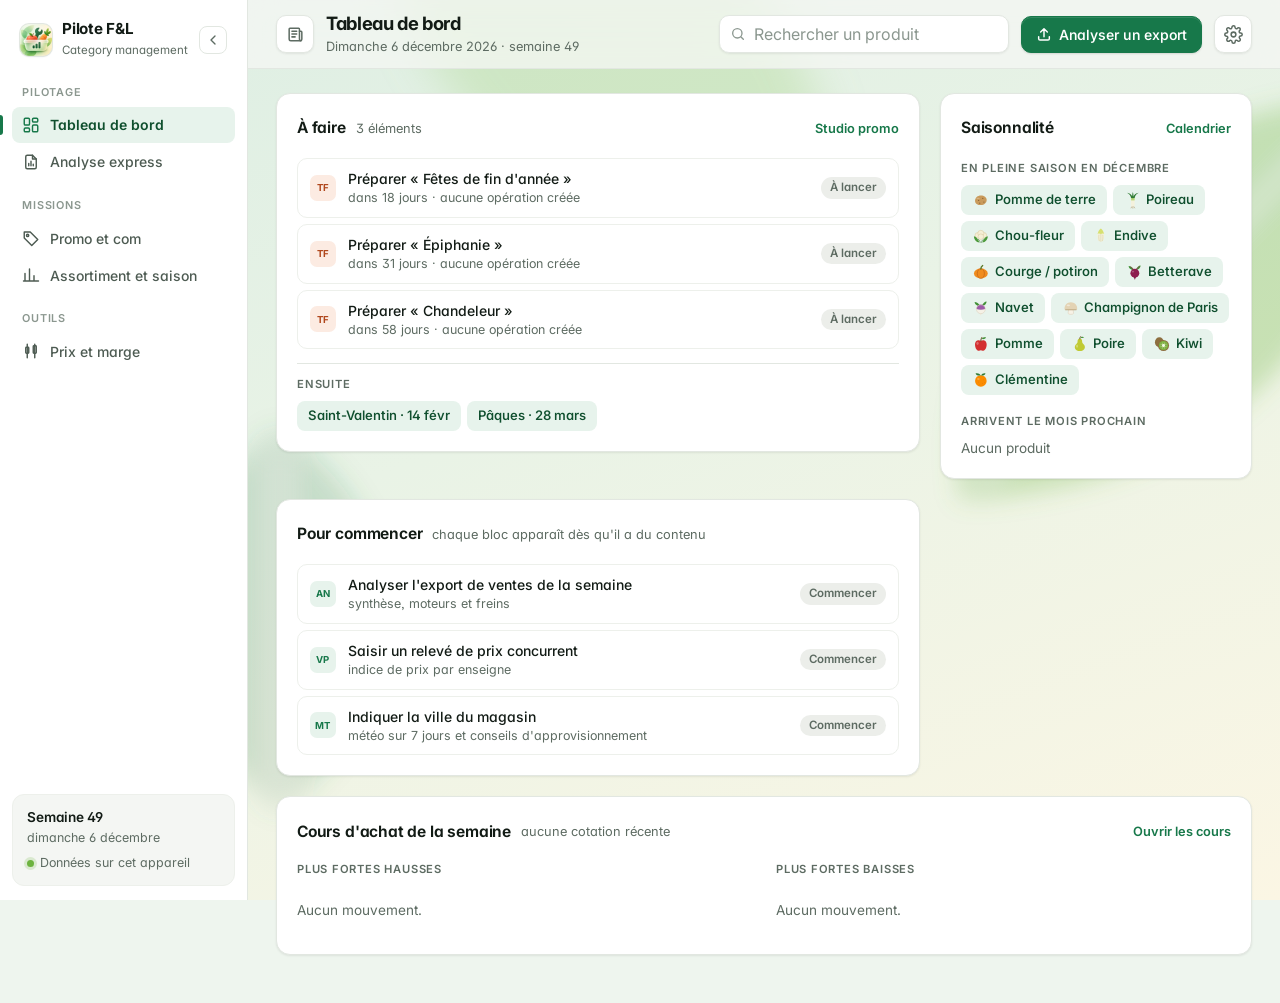
==== commit 8593b2f5: "Version 3.25 : retour du fond d'origine en thème clair Co-Authored-By: Claude Opus 5.5 <noreply@anth" ====
--- a/android/assets/index.html
+++ b/android/assets/index.html
@@ -154,6 +154,23 @@
   min-height: 100vh; background: var(--bg);
 }
 body::before { content: ""; position: fixed; inset: 0 0 auto; height: env(safe-area-inset-top, 0px); z-index: 10; background: var(--bg); }
+/* Fond d'origine (thème clair) : dégradé menthe → crème et grandes feuilles floues fixes */
+@media not all and (prefers-color-scheme: dark) {
+  html { background: #ddeee3; }
+  body {
+    background-color: #eef5ee;
+    background-image:
+      url("data:image/svg+xml,%3Csvg xmlns='http://www.w3.org/2000/svg' viewBox='0 0 600 600'%3E%3Cdefs%3E%3Cfilter id='b' x='-20%25' y='-20%25' width='140%25' height='140%25'%3E%3CfeGaussianBlur stdDeviation='14'/%3E%3C/filter%3E%3C/defs%3E%3Cg filter='url(%23b)'%3E%3Cpath d='M70 530C40 290 210 100 540 60C560 330 370 520 70 530Z' fill='%236DB33F' fill-opacity='0.30'/%3E%3Cpath d='M90 510L520 80' stroke='%23ffffff' stroke-opacity='0.55' stroke-width='7' fill='none'/%3E%3C/g%3E%3C/svg%3E"),
+      url("data:image/svg+xml,%3Csvg xmlns='http://www.w3.org/2000/svg' viewBox='0 0 600 600'%3E%3Cdefs%3E%3Cfilter id='b' x='-20%25' y='-20%25' width='140%25' height='140%25'%3E%3CfeGaussianBlur stdDeviation='18'/%3E%3C/filter%3E%3C/defs%3E%3Cg filter='url(%23b)'%3E%3Cpath d='M300 40C470 150 520 380 300 560C80 380 130 150 300 40Z' fill='%231F7A4D' fill-opacity='0.18'/%3E%3Cpath d='M300 70V540' stroke='%23ffffff' stroke-opacity='0.5' stroke-width='7' fill='none'/%3E%3C/g%3E%3C/svg%3E"),
+      url("data:image/svg+xml,%3Csvg xmlns='http://www.w3.org/2000/svg' viewBox='0 0 600 600'%3E%3Cdefs%3E%3Cfilter id='b' x='-20%25' y='-20%25' width='140%25' height='140%25'%3E%3CfeGaussianBlur stdDeviation='22'/%3E%3C/filter%3E%3C/defs%3E%3Cg filter='url(%23b)'%3E%3Cpath d='M60 80C330 60 540 240 540 540C260 540 70 360 60 80Z' fill='%23A8D58A' fill-opacity='0.35'/%3E%3C/g%3E%3C/svg%3E"),
+      linear-gradient(160deg, #ddeee3 0%, #e9f3e6 45%, #fbf6e4 100%);
+    background-repeat: no-repeat;
+    background-size: 520px 520px, 440px 440px, 600px 600px, 100% 100%;
+    background-position: right -140px top 40px, left 60px bottom 60px, left 45% top -260px, 0 0;
+    background-attachment: fixed;
+  }
+  body::before { background: #ddeee3; }
+}
 h1, h2, h3, h4 { font-family: var(--font-display); letter-spacing: -0.012em; }
 ::selection { background: rgba(23, 120, 74, 0.18); }
 
@@ -1566,7 +1583,7 @@
             <div class="panel span-12">
               <div class="ph"><h3>À propos</h3></div>
               <div class="actions" id="st-update-box" style="margin-bottom:10px" hidden><button type="button" id="st-update">Vérifier les mises à jour</button><span class="note" id="st-update-msg" role="status"></span></div>
-              <p class="note" style="margin:0">Pilote F&amp;L · version <span id="st-version">3.24</span> · boîte à outils du category manager fruits et légumes. Données réelles et publiques : cours d'achat de la Commission européenne (Agri-food Data Portal), prix moyens de vente au détail de l'INSEE et relevés en magasin d'Open Prices (Open Food Facts, licence ODbL). Aucun chiffre inventé : sans donnée publique, l'appli vous invite à saisir la vôtre. Site et mises à jour : <a href="https://tristanderoquefeuil-tech.github.io/pilote-fl/" target="_blank" rel="noopener">tristanderoquefeuil-tech.github.io/pilote-fl</a>.</p>
+              <p class="note" style="margin:0">Pilote F&amp;L · version <span id="st-version">3.25</span> · boîte à outils du category manager fruits et légumes. Données réelles et publiques : cours d'achat de la Commission européenne (Agri-food Data Portal), prix moyens de vente au détail de l'INSEE et relevés en magasin d'Open Prices (Open Food Facts, licence ODbL). Aucun chiffre inventé : sans donnée publique, l'appli vous invite à saisir la vôtre. Site et mises à jour : <a href="https://tristanderoquefeuil-tech.github.io/pilote-fl/" target="_blank" rel="noopener">tristanderoquefeuil-tech.github.io/pilote-fl</a>.</p>
             </div>
           </div>
         </div>
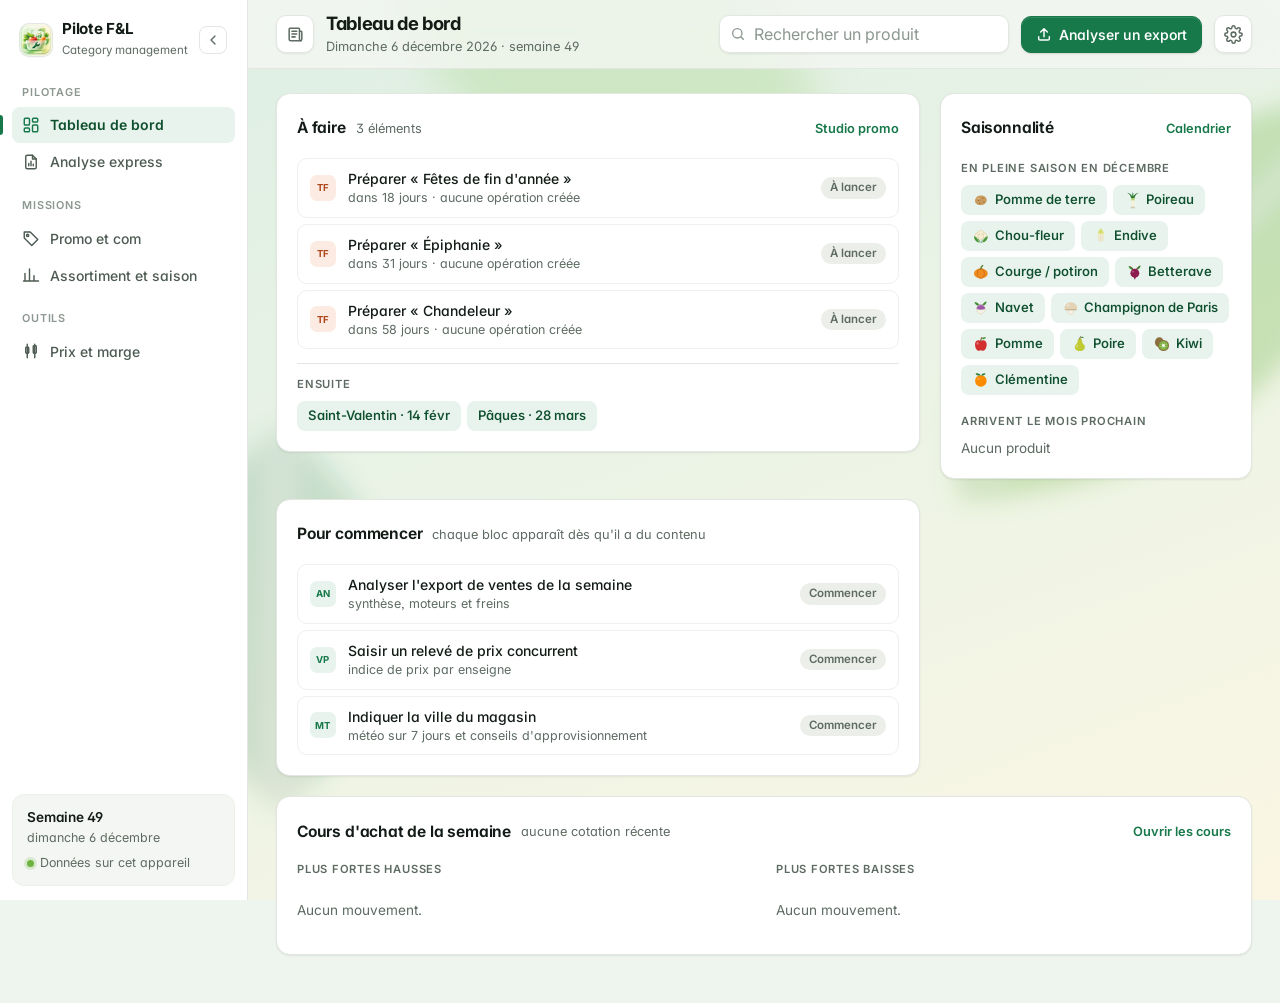
==== commit 10944a8d: "Version 3.27 : nouveau logo Co-Authored-By: Claude Opus 5.5 <noreply@anthropic.com>" ====
--- a/android/assets/index.html
+++ b/android/assets/index.html
@@ -6,7 +6,7 @@
 <style>body{margin:0}[hidden]{display:none!important}img{max-width:100%}</style>
 <title>Pilote Fruits & Légumes</title>
 <meta name="color-scheme" content="light dark">
-<link rel="icon" href="[data-uri]">
+<link rel="icon" href="[data-uri]">
 <link rel="preconnect" href="https://fonts.googleapis.com">
 <link rel="stylesheet" href="https://fonts.googleapis.com/css2?family=Inter:wght@400;500;600;700&display=swap">
 <style>
@@ -185,7 +185,7 @@
 .logo { display: flex; align-items: center; gap: 10px; padding: 2px 8px 20px; }
 .logo-mark {
   width: 32px; height: 32px; border-radius: 9px; flex: none;
-  background: #eef5ee url("[data-uri]") center / cover no-repeat;
+  background: #eef5ee url("[data-uri]") center / cover no-repeat;
   box-shadow: 0 0 0 1px var(--line), 0 1px 2px rgba(18, 27, 21, 0.08);
 }
 .logo-text b { display: block; color: var(--text); font-family: var(--font-display); font-weight: 700; font-size: 0.95rem; letter-spacing: -0.015em; line-height: 1.2; }
@@ -699,7 +699,7 @@
 .splash-in { display: grid; justify-items: center; gap: 14px; text-align: center; padding: 24px; }
 .splash-logo {
   width: 148px; height: 148px; border-radius: 36px; overflow: hidden;
-  background: #eef5ee url("[data-uri]") center / cover no-repeat;
+  background: #eef5ee url("[data-uri]") center / cover no-repeat;
   box-shadow: var(--shadow-lg), 0 0 0 1px var(--line);
   animation: splash-pop 0.7s cubic-bezier(0.2, 0.9, 0.3, 1.25) both;
 }
@@ -754,7 +754,7 @@
 }
 .upd-banner .grow { flex: 1; min-width: 0; display: grid; }
 .upd-banner small { color: var(--muted); font-size: 0.78rem; }
-.upd-logo { width: 38px; height: 38px; border-radius: 11px; flex: none; background: #eef5ee url("[data-uri]") center / cover no-repeat; }
+.upd-logo { width: 38px; height: 38px; border-radius: 11px; flex: none; background: #eef5ee url("[data-uri]") center / cover no-repeat; }
 @media (max-width: 480px) { .upd-banner { flex-wrap: wrap; } .upd-banner .grow { flex-basis: calc(100% - 50px); } }
 
 /* Téléphone : les 8 onglets tiennent dans la barre du bas, sans défilement */
@@ -1010,6 +1010,25 @@
   background-image: url("data:image/svg+xml,%3Csvg xmlns='http://www.w3.org/2000/svg' viewBox='0 0 16 16' fill='none' stroke='%238b978f' stroke-width='1.8' stroke-linecap='round' stroke-linejoin='round'%3E%3Cpath d='M4 6l4 4 4-4'/%3E%3C/svg%3E");
   background-repeat: no-repeat; background-position: right 10px center; background-size: 14px;
 }
+
+/* ---------- 3.26 : indicateur de l'onglet actif en « goutte » (un seul fond qui glisse d'un onglet à l'autre) ---------- */
+nav.tabs { position: relative; }
+nav.tabs a { z-index: 1; }
+.tab-pill {
+  position: absolute; left: 0; top: 0; width: 0; height: 0; z-index: 0; pointer-events: none;
+  border-radius: 8px; background: var(--side-active); opacity: 0; transition: opacity 0.15s ease;
+}
+.tab-pill.on { opacity: 1; }
+.tab-pill::before { content: ""; position: absolute; left: -12px; top: 8px; bottom: 8px; width: 3px; border-radius: 0 3px 3px 0; background: var(--leaf); }
+body.side-mini .tab-pill::before { left: -10px; }
+nav.tabs.has-pill a[aria-current="page"] { background: transparent; }
+nav.tabs.has-pill a[aria-current="page"]::before { display: none; }
+@media (max-width: 900px) {
+  .tab-pill { border-radius: 15px; }
+  .tab-pill::before { display: none; }
+}
+/* Glissement entre onglets : la page qui suit le doigt ne crée pas de défilement horizontal */
+main { overflow-x: clip; }
 
 
 /* ===== Cours d'achat : même thème que le reste de l'appli (jetons de pro.css), clair ou sombre selon le système ===== */
@@ -1583,7 +1602,7 @@
             <div class="panel span-12">
               <div class="ph"><h3>À propos</h3></div>
               <div class="actions" id="st-update-box" style="margin-bottom:10px" hidden><button type="button" id="st-update">Vérifier les mises à jour</button><span class="note" id="st-update-msg" role="status"></span></div>
-              <p class="note" style="margin:0">Pilote F&amp;L · version <span id="st-version">3.25</span> · boîte à outils du category manager fruits et légumes. Données réelles et publiques : cours d'achat de la Commission européenne (Agri-food Data Portal), prix moyens de vente au détail de l'INSEE et relevés en magasin d'Open Prices (Open Food Facts, licence ODbL). Aucun chiffre inventé : sans donnée publique, l'appli vous invite à saisir la vôtre. Site et mises à jour : <a href="https://tristanderoquefeuil-tech.github.io/pilote-fl/" target="_blank" rel="noopener">tristanderoquefeuil-tech.github.io/pilote-fl</a>.</p>
+              <p class="note" style="margin:0">Pilote F&amp;L · version <span id="st-version">3.27</span> · boîte à outils du category manager fruits et légumes. Données réelles et publiques : cours d'achat de la Commission européenne (Agri-food Data Portal), prix moyens de vente au détail de l'INSEE et relevés en magasin d'Open Prices (Open Food Facts, licence ODbL). Aucun chiffre inventé : sans donnée publique, l'appli vous invite à saisir la vôtre. Site et mises à jour : <a href="https://tristanderoquefeuil-tech.github.io/pilote-fl/" target="_blank" rel="noopener">tristanderoquefeuil-tech.github.io/pilote-fl</a>.</p>
             </div>
           </div>
         </div>
@@ -1880,6 +1899,8 @@
     saison: ["Saisonnalité", "Production française et import, mois par mois"],
   };
   let lastView = "accueil"; // dernier onglet ouvert avant les Paramètres ou les Actualités
+  let curView = "accueil"; // page affichée
+  let slideIn = 0; // après un glissement du doigt : la page suivante arrive par la droite (1) ou par la gauche (-1)
   // Outils regroupés dans le panneau « Plus » sur téléphone
   // Outils regroupés par thème : un onglet dans la barre, des sous-onglets en haut de la page
   const GROUPS = {
@@ -1902,13 +1923,19 @@
     const h = location.hash.replace("#", "");
     const v = VIEWS.includes(h) ? h : "accueil";
     if (v !== "reglages" && v !== "news") lastView = v;
+    curView = v;
     VIEWS.forEach((name) => { $("view-" + name).hidden = name !== v; });
     if (v === "saison") setTimeout(renderPeak, 0); // cours à jour sur les produits de saison
     // Téléphone : la barre du bas défile ; l'onglet ouvert est ramené au centre
     setTimeout(() => { const nav = document.querySelector("nav.tabs"), cur = nav && nav.querySelector(`a[data-view=\"${v}\"]`); if (nav && cur && nav.scrollWidth > nav.clientWidth) { const nr = nav.getBoundingClientRect(), cr = cur.getBoundingClientRect(); nav.scrollTo({ left: nav.scrollLeft + (cr.left - nr.left) - (nr.width - cr.width) / 2 }); } }, 0);
     if (v === "analyse") setTimeout(() => loadXLSX().catch(() => {}), 400); // préchargement discret
     const pg = $("view-" + v).querySelector(".page");
-    if (pg) { pg.classList.remove("enter"); void pg.offsetWidth; pg.classList.add("enter"); }
+    if (pg) {
+      pg.classList.remove("enter"); void pg.offsetWidth;
+      if (slideIn && pg.animate && !reduceMq.matches) pg.animate([{ transform: `translateX(${slideIn * 56}px)`, opacity: 0 }, { transform: "none", opacity: 1 }], { duration: 230, easing: "cubic-bezier(0.2, 0.8, 0.25, 1)" });
+      else pg.classList.add("enter");
+    }
+    slideIn = 0;
     if (v === "marche") setTimeout(() => drawChart(), 0);
     if (v === "com") setTimeout(() => comOnShow(), 0);
     if (v === "assort") setTimeout(() => renderAssort(), 0);
@@ -1933,6 +1960,8 @@
     document.querySelectorAll(".subtabs a").forEach((a) => {
       if (a.dataset.sub === v) a.setAttribute("aria-current", "page"); else a.removeAttribute("aria-current");
     });
+    movePill(tabsNav.querySelector('a[aria-current="page"]'), pillReady);
+    pillReady = true;
   }
   function go(view, focusId) {
     if (location.hash !== "#" + view) location.hash = view; else route();
@@ -1957,6 +1986,169 @@
   document.querySelectorAll(".tb-icon").forEach((a) => a.addEventListener("click", (e) => {
     if (location.hash === "#" + a.dataset.view) { e.preventDefault(); go(lastView || "accueil"); }
   }));
+
+  // ================= Indicateur de l'onglet actif : un seul fond qui glisse en « goutte » =================
+  const reduceMq = matchMedia("(prefers-reduced-motion: reduce)");
+  const tabsNav = document.querySelector("nav.tabs");
+  const pill = document.createElement("span");
+  pill.className = "tab-pill";
+  pill.setAttribute("aria-hidden", "true");
+  tabsNav.append(pill);
+  tabsNav.classList.add("has-pill");
+  let pillOn = null, pillAnim = null, pillEnd = 0, pillReady = false;
+  const pillBusy = () => !!pillAnim && performance.now() < pillEnd; // animation encore en cours (d'après l'horloge)
+  const pillRect = (a) => ({ x: a.offsetLeft, y: a.offsetTop, w: a.offsetWidth, h: a.offsetHeight });
+  const pillCss = (r) => ({ left: r.x + "px", top: r.y + "px", width: r.w + "px", height: r.h + "px" });
+  const setPill = (r) => Object.assign(pill.style, pillCss(r));
+  const readPill = () => { const cs = getComputedStyle(pill); return { x: parseFloat(cs.left) || 0, y: parseFloat(cs.top) || 0, w: parseFloat(cs.width) || 0, h: parseFloat(cs.height) || 0 }; };
+  // Forme intermédiaire entre A et B : le bord avant avance de « lead », le bord arrière de « trail » (0 → 1),
+  // la goutte s'amincit de « squash » dans l'autre sens ; « over » = dépassement du bord avant (px)
+  function gooAt(A, B, lead, trail, squash, over = 0) {
+    const hz = Math.abs(B.x - A.x) >= Math.abs(B.y - A.y);
+    const [p, s, c, cs] = hz ? ["x", "w", "y", "h"] : ["y", "h", "x", "w"];
+    const L = (u, v, t) => u + (v - u) * t;
+    const fwd = B[p] >= A[p];
+    let s0, s1;
+    if (fwd) { s0 = L(A[p], B[p], trail); s1 = L(A[p] + A[s], B[p] + B[s], lead) + over; }
+    else { s0 = L(A[p], B[p], lead) - over; s1 = L(A[p] + A[s], B[p] + B[s], trail); }
+    const m = (lead + trail) / 2, size = L(A[cs], B[cs], m) * squash;
+    const mid = L(A[c] + A[cs] / 2, B[c] + B[cs] / 2, m);
+    const r = {};
+    r[p] = s0; r[s] = Math.max(0, s1 - s0); r[c] = mid - size / 2; r[cs] = size;
+    return r;
+  }
+  function movePill(a, animate) {
+    if (!a || !a.offsetWidth) { pill.classList.remove("on"); pillOn = null; return; }
+    const was = pillOn, from = was ? readPill() : null; // lu avant d'arrêter l'animation en cours
+    if (pillAnim) { pillAnim.cancel(); pillAnim = null; }
+    const B = pillRect(a);
+    setPill(B);
+    pill.classList.add("on");
+    pillOn = a;
+    if (!animate || !from || !pill.animate) return;
+    const dist = Math.abs(from.x - B.x) + Math.abs(from.y - B.y) + Math.abs(from.w - B.w) + Math.abs(from.h - B.h);
+    if (dist < 1) return;
+    let frames, opts;
+    if (reduceMq.matches) { frames = [pillCss(from), pillCss(B)]; opts = { duration: 180, easing: "ease-out" }; }
+    else if (a === was) { frames = [pillCss(from), pillCss(B)]; opts = { duration: 260, easing: "cubic-bezier(0.3, 1.45, 0.5, 1)" }; } // retour en place
+    else {
+      const over = Math.min(7, dist * 0.05), e = "cubic-bezier(0.3, 0.6, 0.35, 1)";
+      frames = [
+        { ...pillCss(from), offset: 0, easing: e },
+        { ...pillCss(gooAt(from, B, 0.7, 0.12, 0.8)), offset: 0.36, easing: e },
+        { ...pillCss(gooAt(from, B, 1, 0.82, 0.94, over)), offset: 0.7, easing: e },
+        { ...pillCss(B), offset: 1 },
+      ];
+      opts = { duration: 380, easing: "linear" };
+    }
+    pillAnim = pill.animate(frames, opts);
+    pillEnd = performance.now() + opts.duration + 30;
+    const me = pillAnim;
+    me.onfinish = () => { if (pillAnim === me) { pillAnim = null; if (pillOn && pillOn.offsetWidth) setPill(pillRect(pillOn)); } };
+  }
+  // Pendant le glissement du doigt : la goutte s'étire vers l'onglet visé (t de 0 à 1)
+  function stretchPill(a, t) {
+    if (!pillOn || pillBusy()) return;
+    if (pillAnim) { pillAnim.cancel(); pillAnim = null; }
+    const A = pillRect(pillOn);
+    setPill(a && a !== pillOn && t > 0 ? gooAt(A, pillRect(a), 0.38 * t, 0.05 * t, 1 - 0.14 * t) : A);
+  }
+  // Taille de la barre changée (barre réduite, rotation, clavier) : la goutte se recale sans animation
+  if (window.ResizeObserver) {
+    const ro = new ResizeObserver(() => { if (!pillOn || !pillOn.offsetWidth) return; if (pillAnim) { pillAnim.cancel(); pillAnim = null; } setPill(pillRect(pillOn)); });
+    ro.observe(tabsNav);
+    tabsNav.querySelectorAll("a").forEach((a) => ro.observe(a));
+  }
+  if (document.fonts && document.fonts.ready) document.fonts.ready.then(() => { if (pillOn && !pillBusy()) setPill(pillRect(pillOn)); });
+
+  // ================= Téléphone : glisser le doigt pour passer à l'onglet voisin =================
+  // Ordre de la barre du bas, en passant par les sous-onglets de chaque thème
+  const SWIPE_SEQ = ["accueil", "analyse", "promo", "com", "assort", "saison", "marche", "marge"];
+  (() => {
+    const mainEl = document.querySelector("main");
+    if (!mainEl) return;
+    const EDGE = 24; // bords de l'écran laissés au geste Retour d'Android
+    const NO_SWIPE = "input, textarea, select, [contenteditable], nav.tabs, .overlay, #mk-svg, #mk-wl, [data-noswipe]";
+    // Élément qui défile lui-même de côté (tableau large, liste horizontale) : on le laisse défiler
+    const hScroll = (el) => {
+      for (; el && el !== mainEl; el = el.parentElement) {
+        if (el.scrollWidth > el.clientWidth + 2) { const o = getComputedStyle(el).overflowX; if (o === "auto" || o === "scroll") return true; }
+      }
+      return false;
+    };
+    let st = null;
+    const tabOf = (v) => tabsNav.querySelector(`a[data-view="${groupOf(v) || v}"]`);
+    const reset = (view) => { view.style.transform = ""; view.style.opacity = ""; };
+    mainEl.addEventListener("touchstart", (e) => {
+      st = null;
+      if (wideMq.matches || e.touches.length !== 1) return;
+      if (document.body.classList.contains("modal-open") || document.body.classList.contains("kb-open")) return;
+      const i = SWIPE_SEQ.indexOf(curView), t = e.touches[0];
+      if (i < 0 || t.clientX < EDGE || t.clientX > innerWidth - EDGE) return;
+      if (e.target.closest(NO_SWIPE) || hScroll(e.target)) return;
+      try { if (String(getSelection() || "").length) return; } catch { /* sans effet */ }
+      st = { x: t.clientX, y: t.clientY, i, dir: "", dx: 0, pts: [[t.clientX, e.timeStamp]], view: $("view-" + curView) };
+    }, { passive: true });
+    mainEl.addEventListener("touchmove", (e) => {
+      if (!st || st.dir === "v") return;
+      if (e.touches.length !== 1) { cancel(); return; }
+      const t = e.touches[0], dx = t.clientX - st.x, dy = t.clientY - st.y;
+      if (!st.dir) {
+        if (Math.abs(dx) < 10 && Math.abs(dy) < 10) return;
+        if (Math.abs(dy) * 1.2 > Math.abs(dx)) { st.dir = "v"; return; } // surtout vertical : c'est un défilement
+        st.dir = "h";
+      }
+      if (e.cancelable) e.preventDefault();
+      st.dx = dx;
+      st.pts.push([t.clientX, e.timeStamp]);
+      if (st.pts.length > 5) st.pts.shift();
+      const nb = SWIPE_SEQ[st.i + (dx < 0 ? 1 : -1)];
+      if (reduceMq.matches) return;
+      // La page suit légèrement le doigt (avec résistance s'il n'y a plus d'onglet de ce côté)
+      st.view.style.transform = `translateX(${(nb ? dx * 0.35 : dx * 0.1).toFixed(1)}px)`;
+      st.view.style.opacity = nb ? String(1 - Math.min(0.3, Math.abs(dx) / innerWidth * 0.45)) : "";
+      stretchPill(nb && tabOf(nb), Math.min(1, Math.abs(dx) / (innerWidth * 0.5)));
+    }, { passive: false });
+    const cancel = () => {
+      const s = st;
+      st = null;
+      if (!s || s.dir !== "h") return;
+      const tr = s.view.style.transform, op = s.view.style.opacity || "1";
+      reset(s.view);
+      if (tr && s.view.animate && !reduceMq.matches) s.view.animate([{ transform: tr, opacity: op }, { transform: "none", opacity: 1 }], { duration: 240, easing: "cubic-bezier(0.3, 1.3, 0.5, 1)" });
+      movePill(pillOn, true);
+    };
+    mainEl.addEventListener("touchend", () => {
+      const s = st;
+      if (!s || s.dir !== "h") { st = null; return; }
+      const a = s.pts[0], b = s.pts[s.pts.length - 1], dt = b[1] - a[1];
+      const v = dt > 0 ? (b[0] - a[0]) / dt : 0; // vitesse en px/ms sur les derniers mouvements
+      const sign = s.dx < 0 ? 1 : -1; // 1 : onglet suivant
+      const nb = SWIPE_SEQ[s.i + sign];
+      const far = Math.abs(s.dx) > Math.max(64, innerWidth * 0.22);
+      const fast = Math.abs(s.dx) > 28 && Math.abs(v) > 0.4 && Math.sign(v) === Math.sign(s.dx);
+      const flickBack = Math.abs(v) > 0.3 && Math.sign(v) !== Math.sign(s.dx); // le doigt est revenu en arrière
+      if (!nb || !(far || fast) || flickBack) { cancel(); return; }
+      st = null;
+      haptic();
+      const view = s.view, tr = view.style.transform, op = view.style.opacity || "1";
+      const done = () => { reset(view); slideIn = sign; go(nb); };
+      if (!tr || !view.animate || reduceMq.matches) { done(); return; }
+      // La page part du côté du geste, la suivante arrive de l'autre côté
+      const out = view.animate([{ transform: tr, opacity: op }, { transform: `translateX(${-sign * Math.min(innerWidth * 0.3, 120)}px)`, opacity: 0 }], { duration: 120, easing: "cubic-bezier(0.4, 0, 1, 1)", fill: "forwards" });
+      let left = false;
+      const leave = () => {
+        if (left) return;
+        left = true;
+        window.addEventListener("hashchange", () => out.cancel(), { once: true });
+        setTimeout(() => out.cancel(), 600);
+        done();
+      };
+      out.onfinish = leave;
+      setTimeout(leave, 140); // le changement d'onglet ne dépend pas de la fin de l'animation
+    });
+    mainEl.addEventListener("touchcancel", cancel);
+  })();
   route();
 
   // ================= Stockage (en ligne : base partagée ; appli : téléphone) =================
